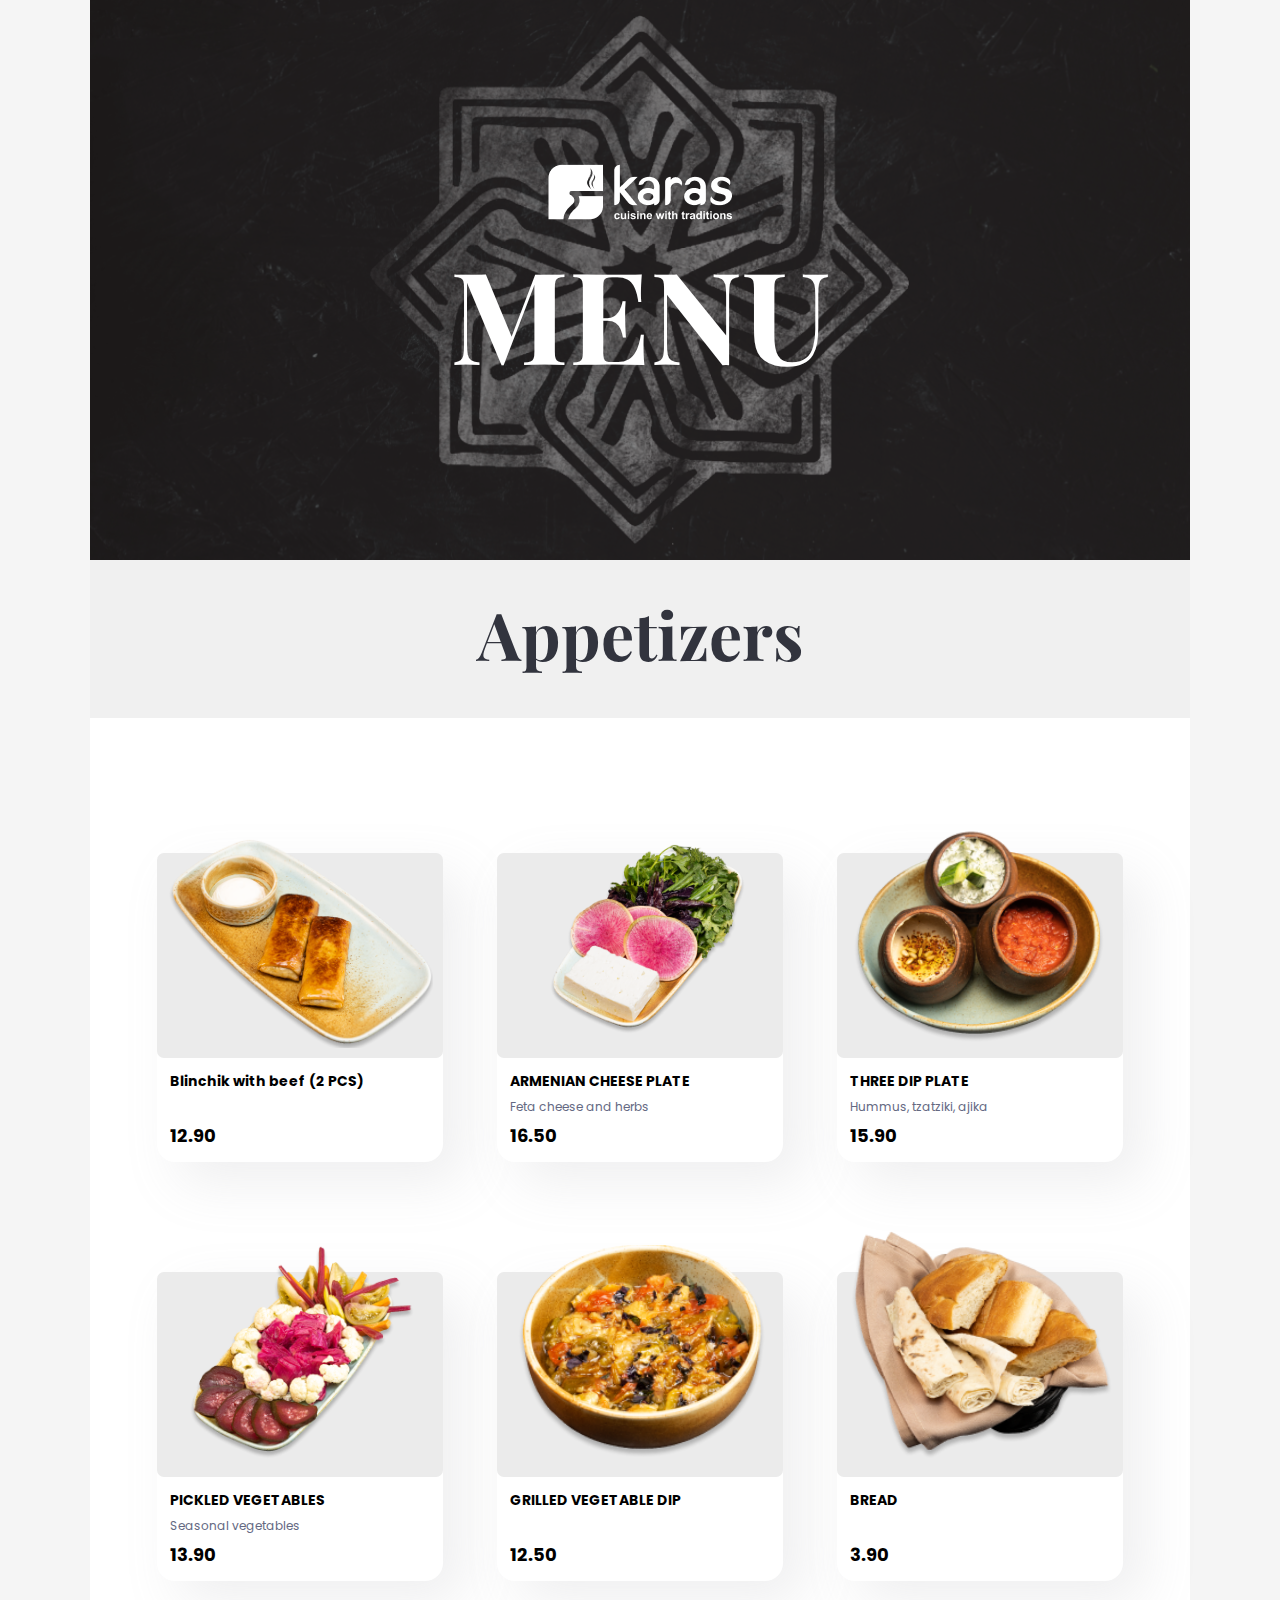
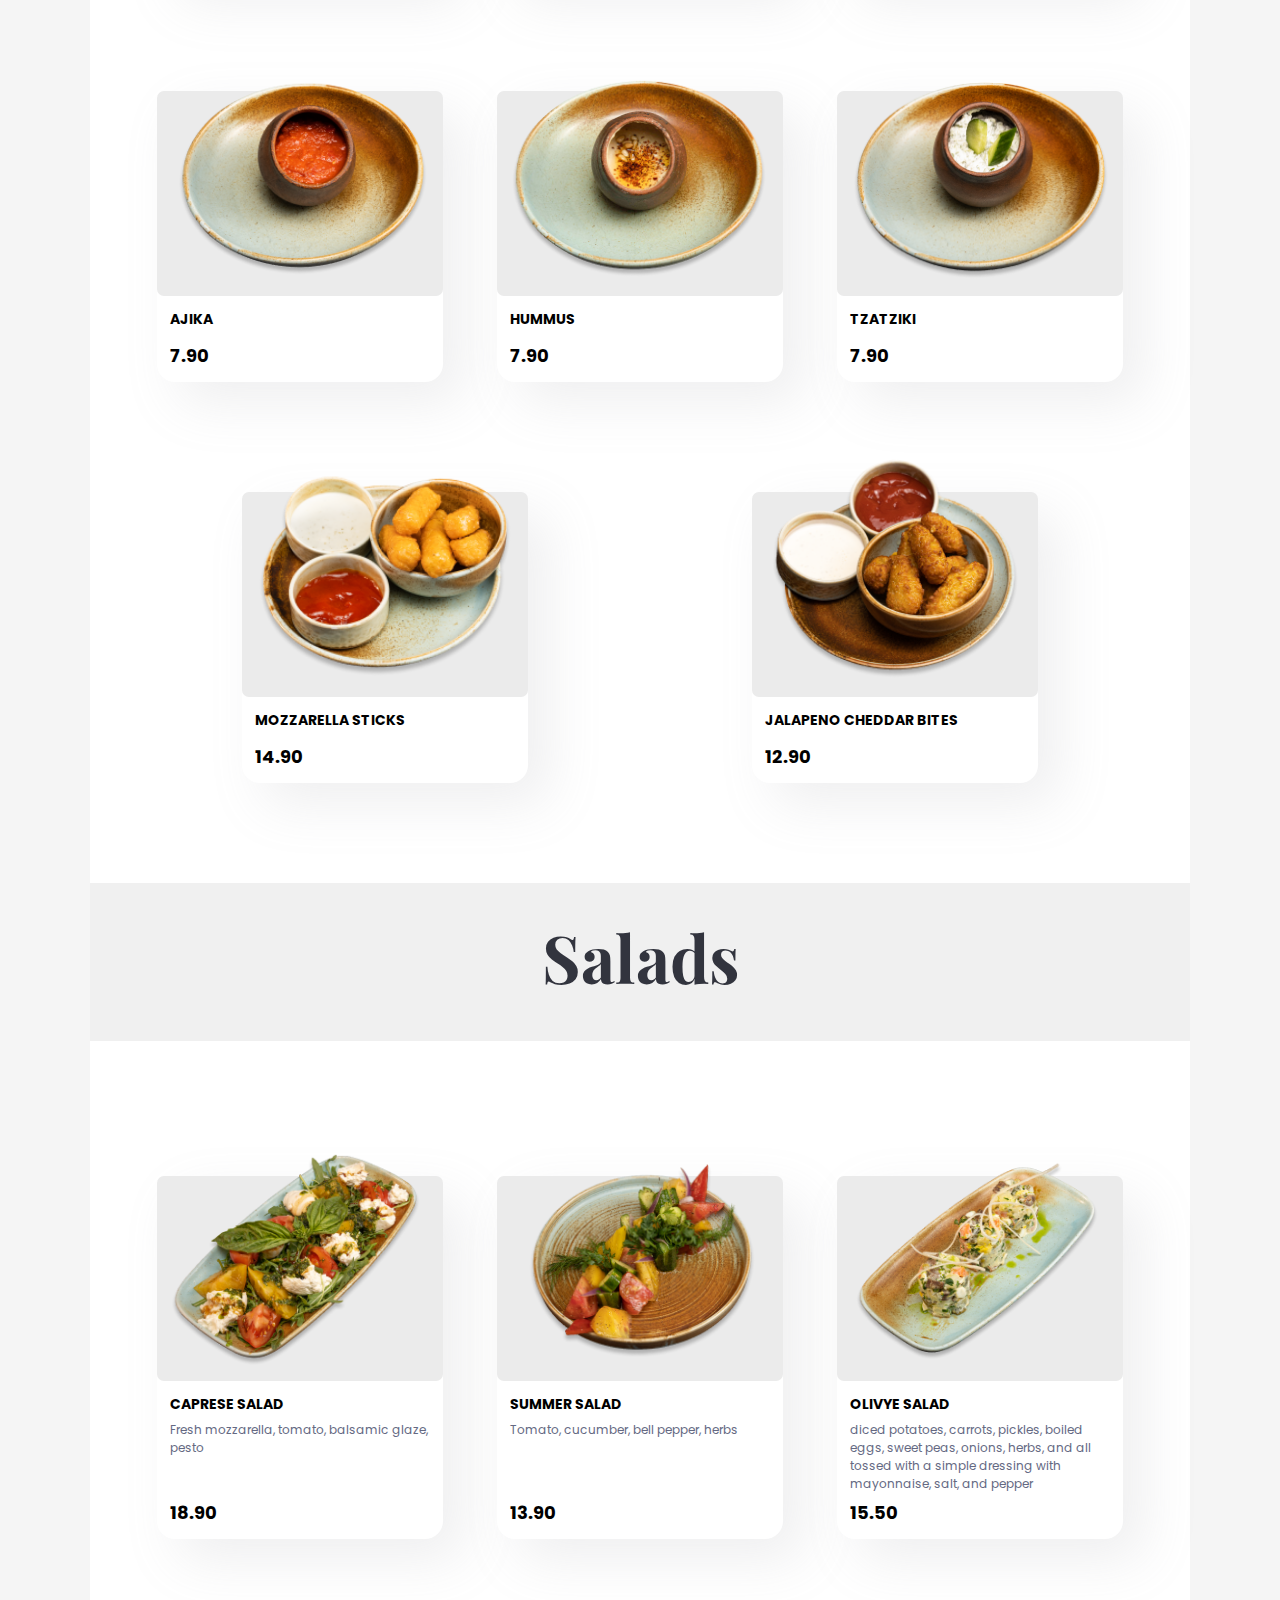
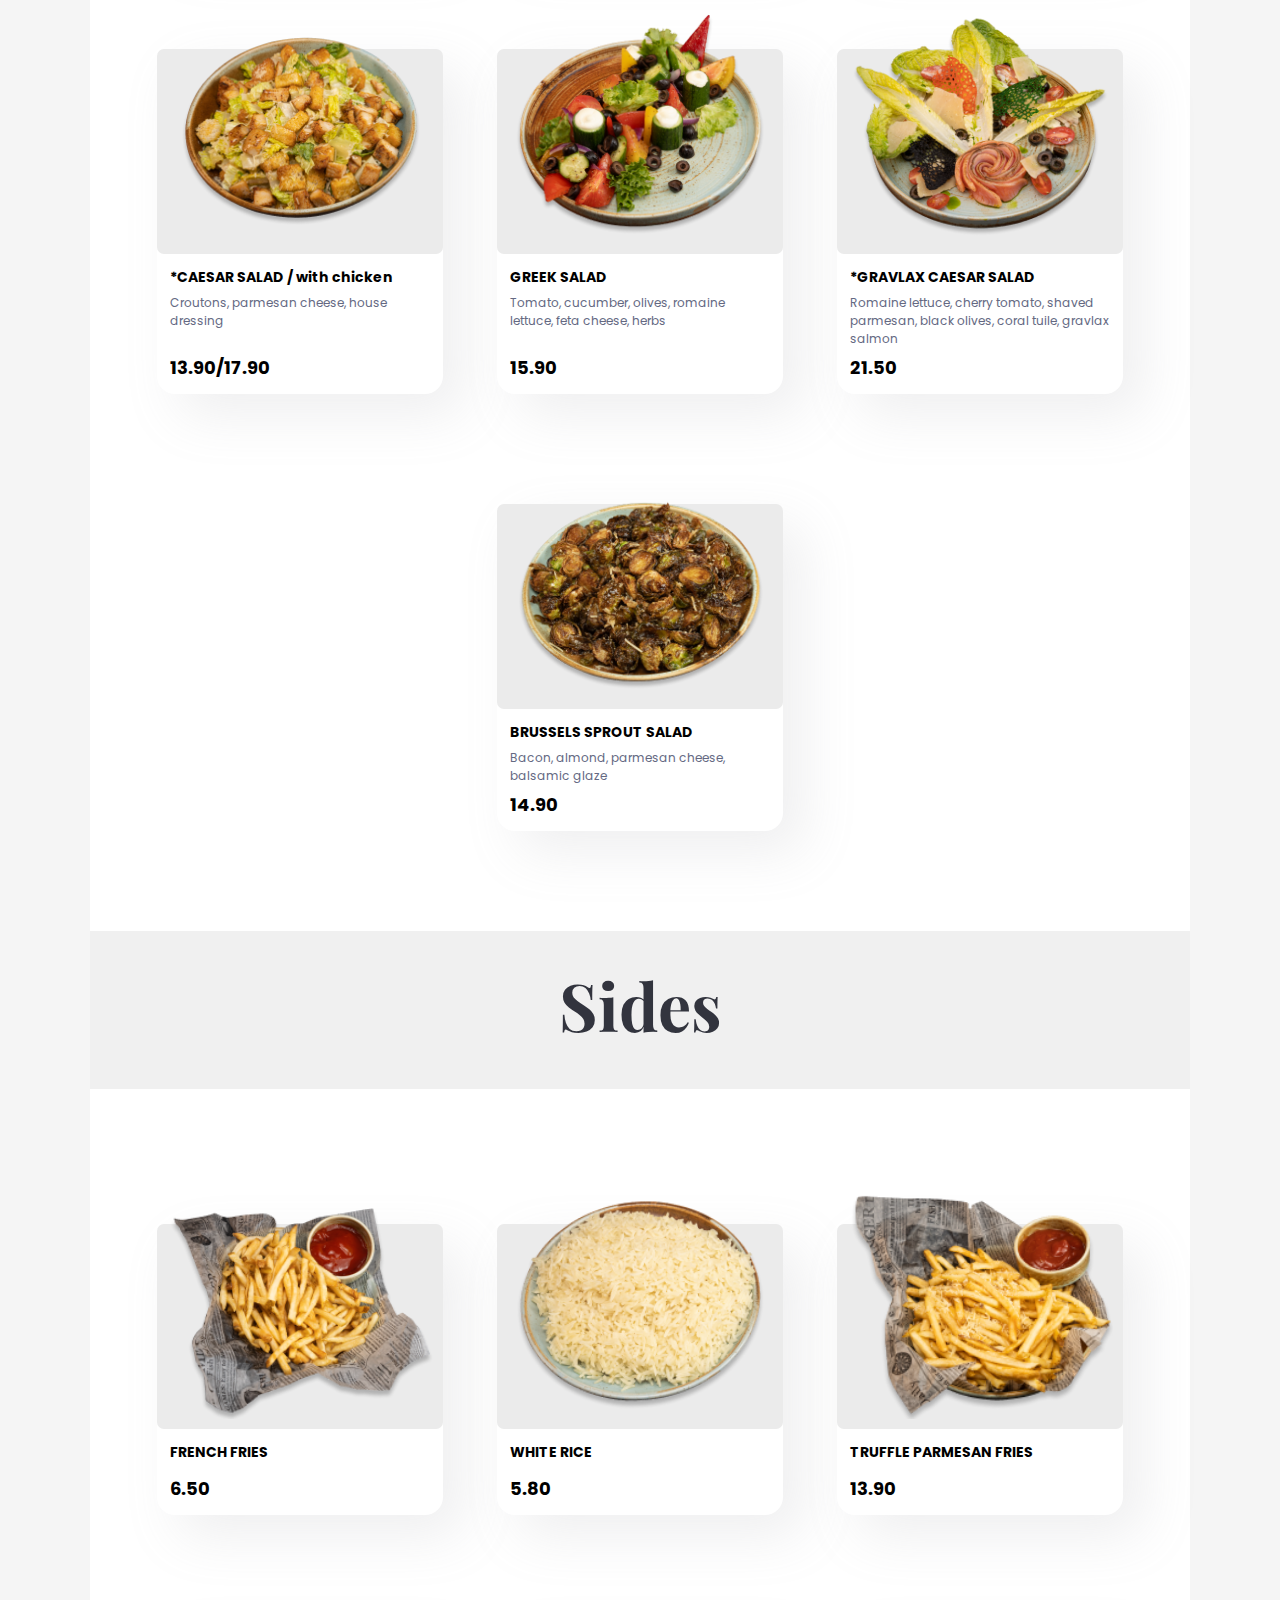
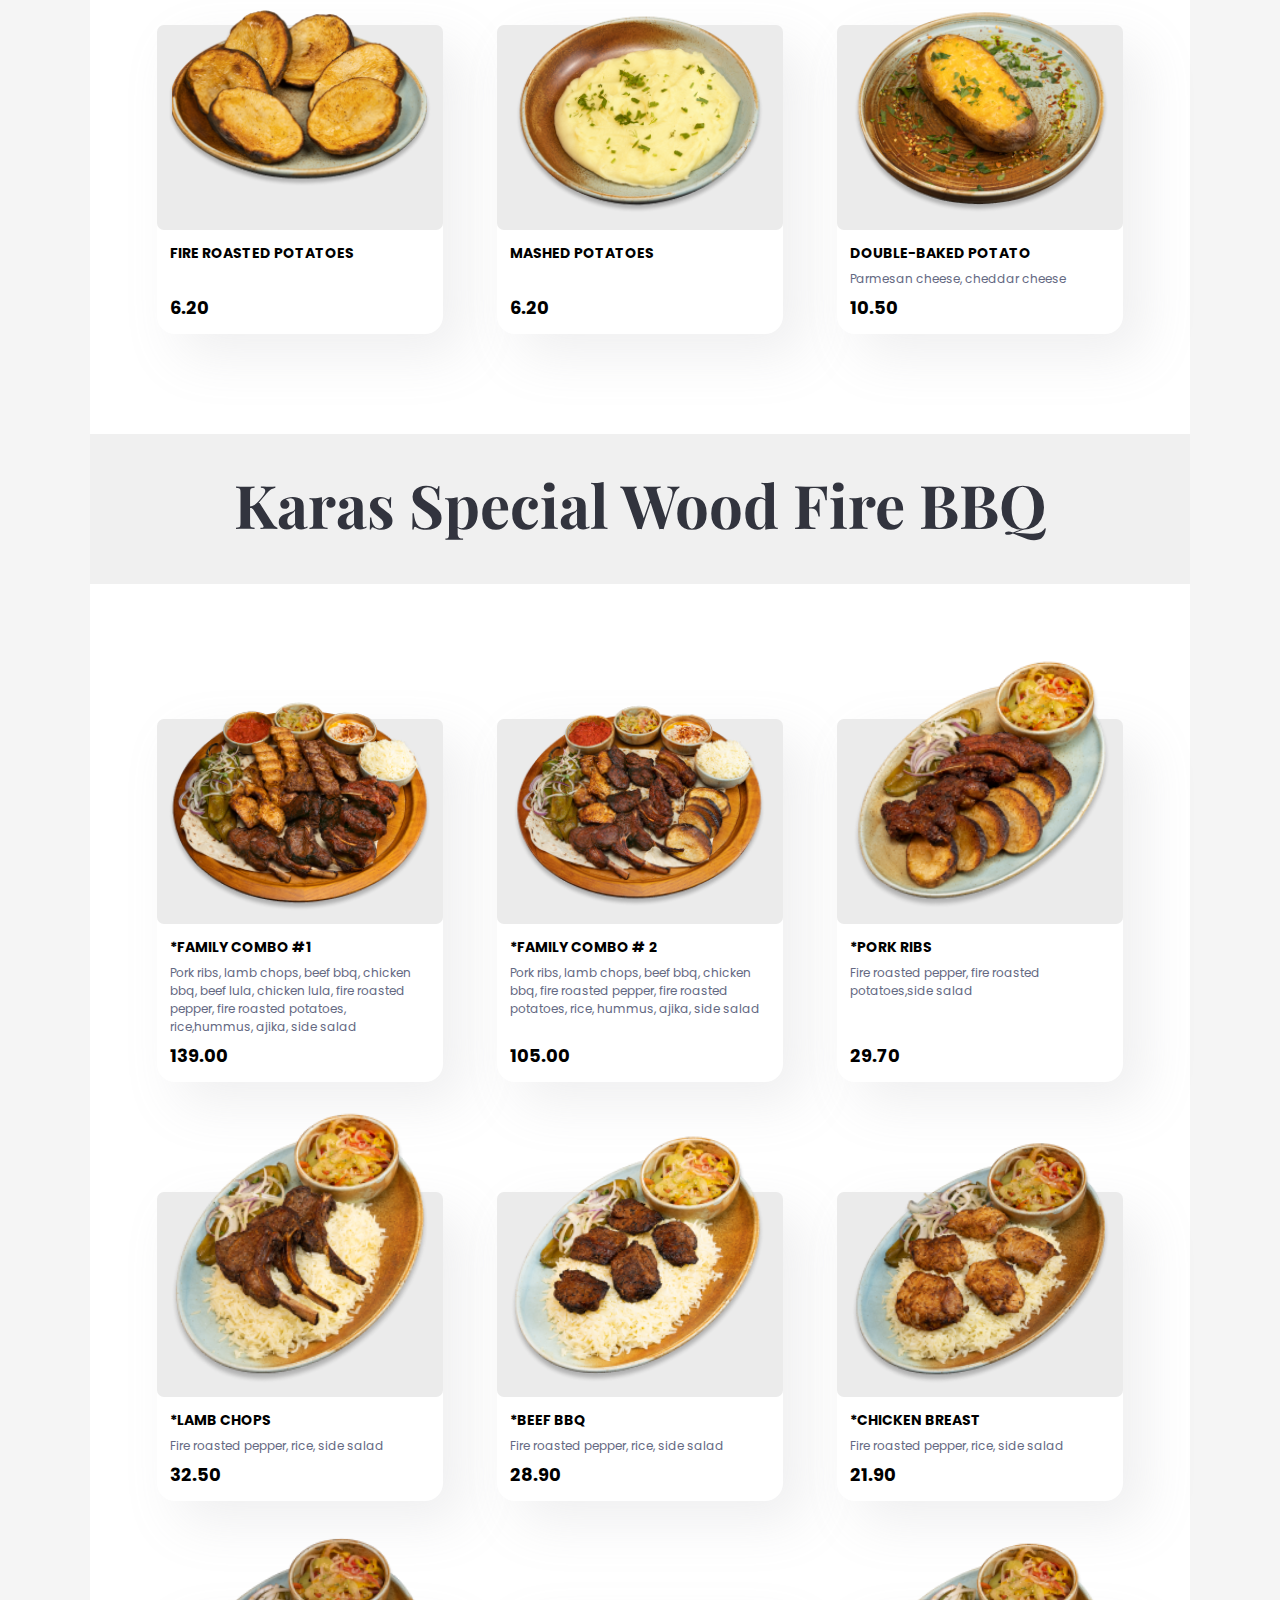
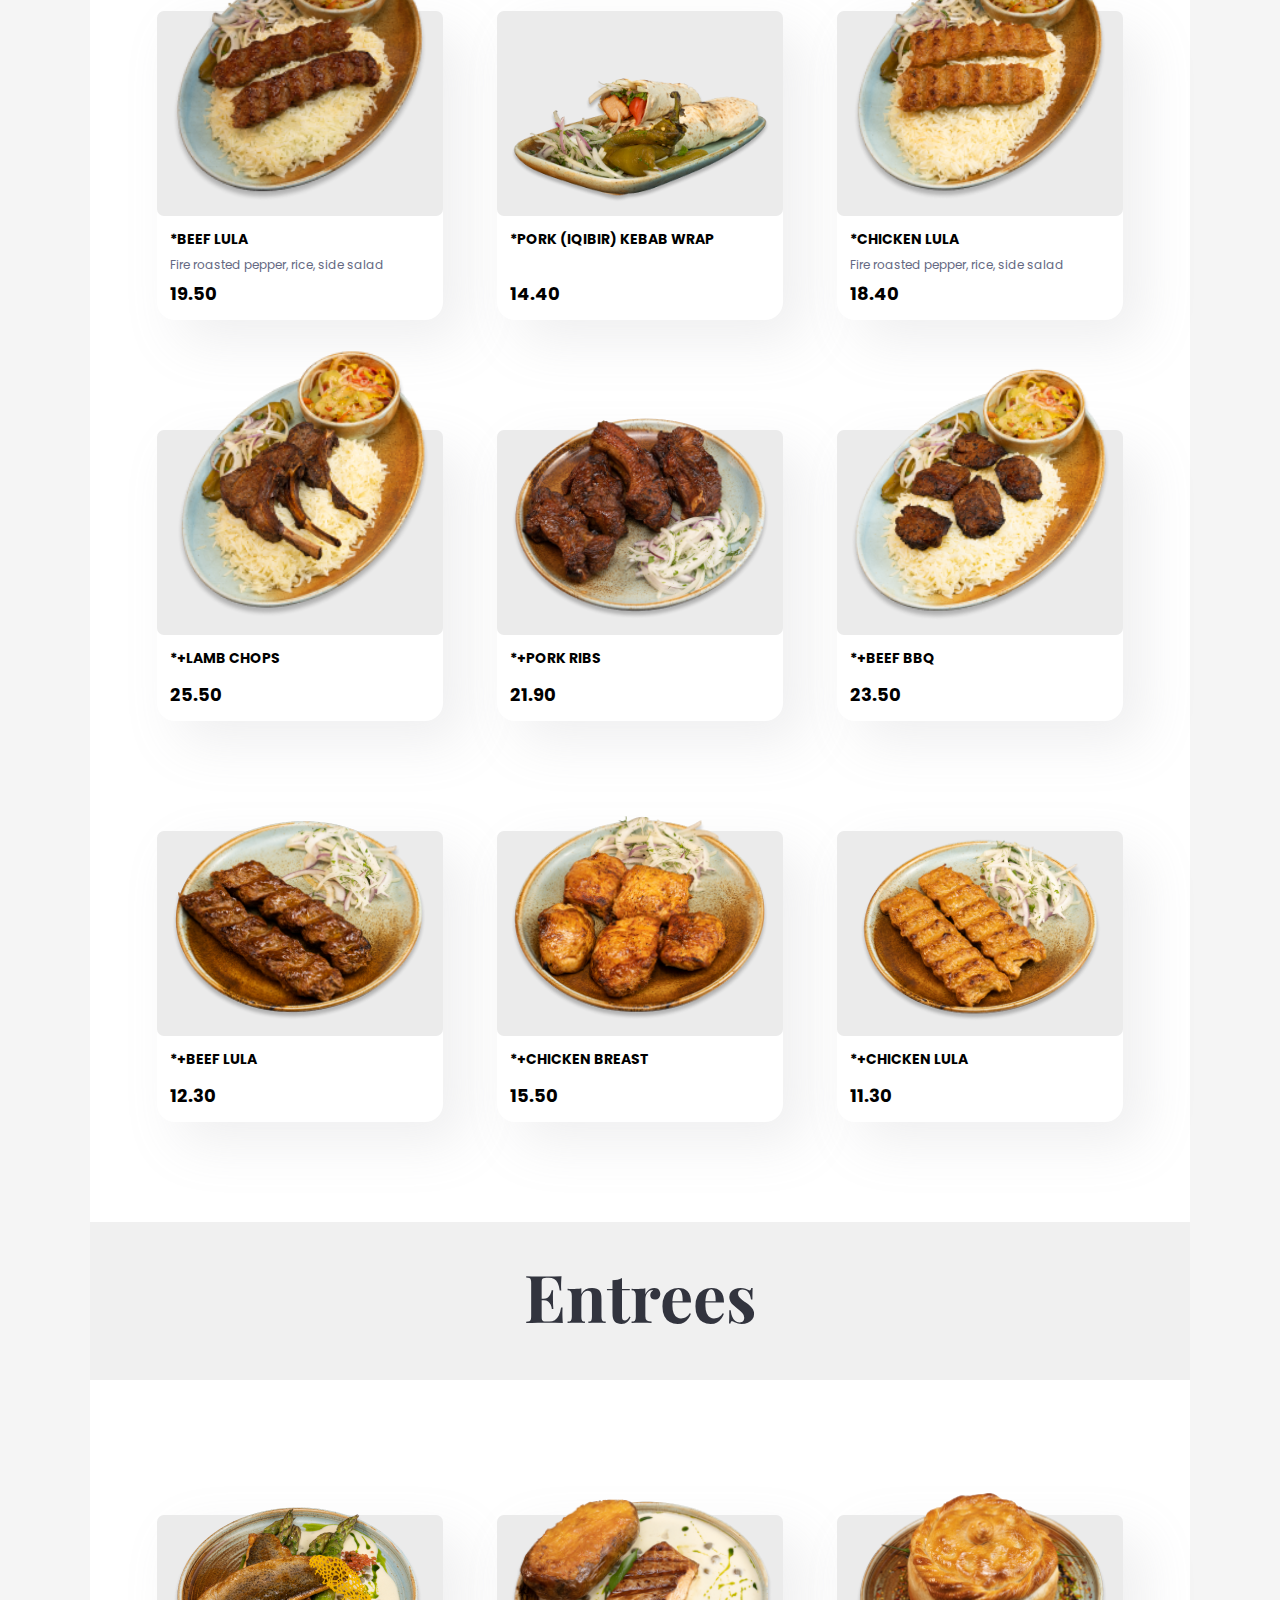
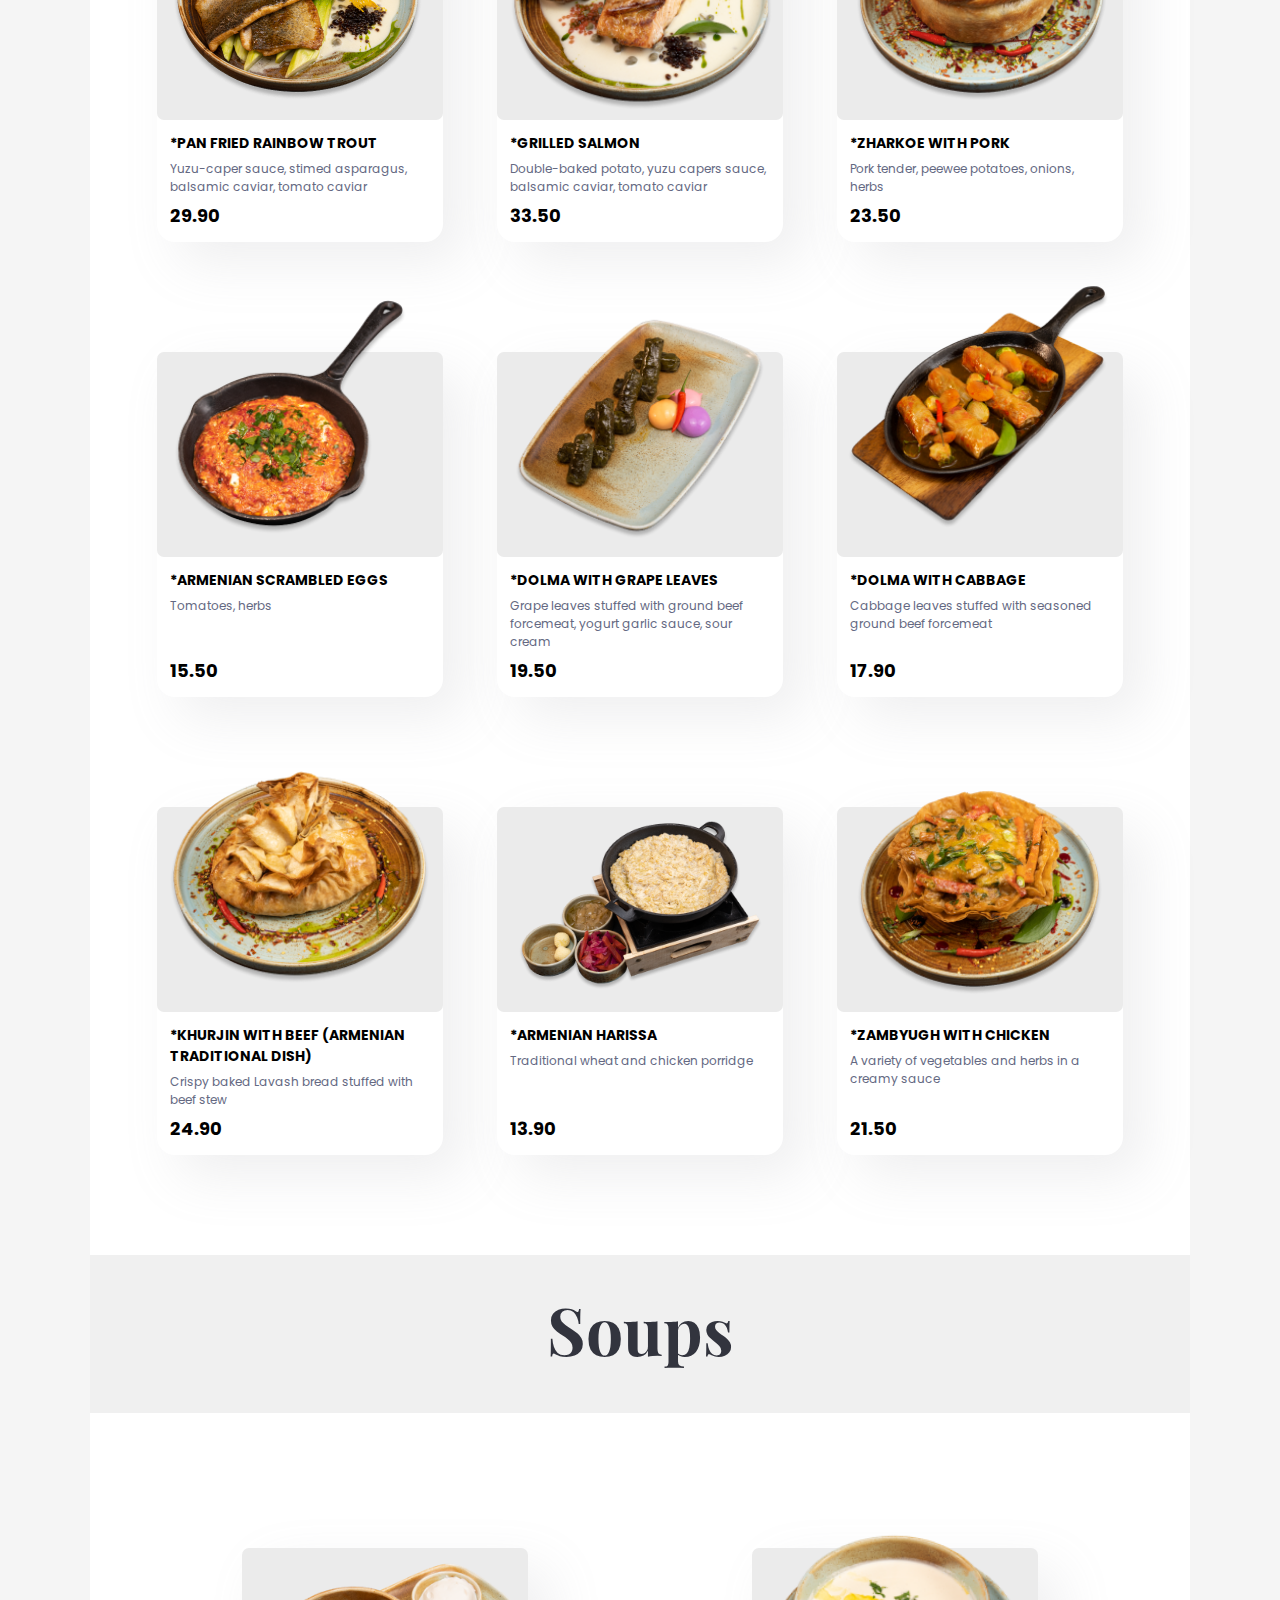
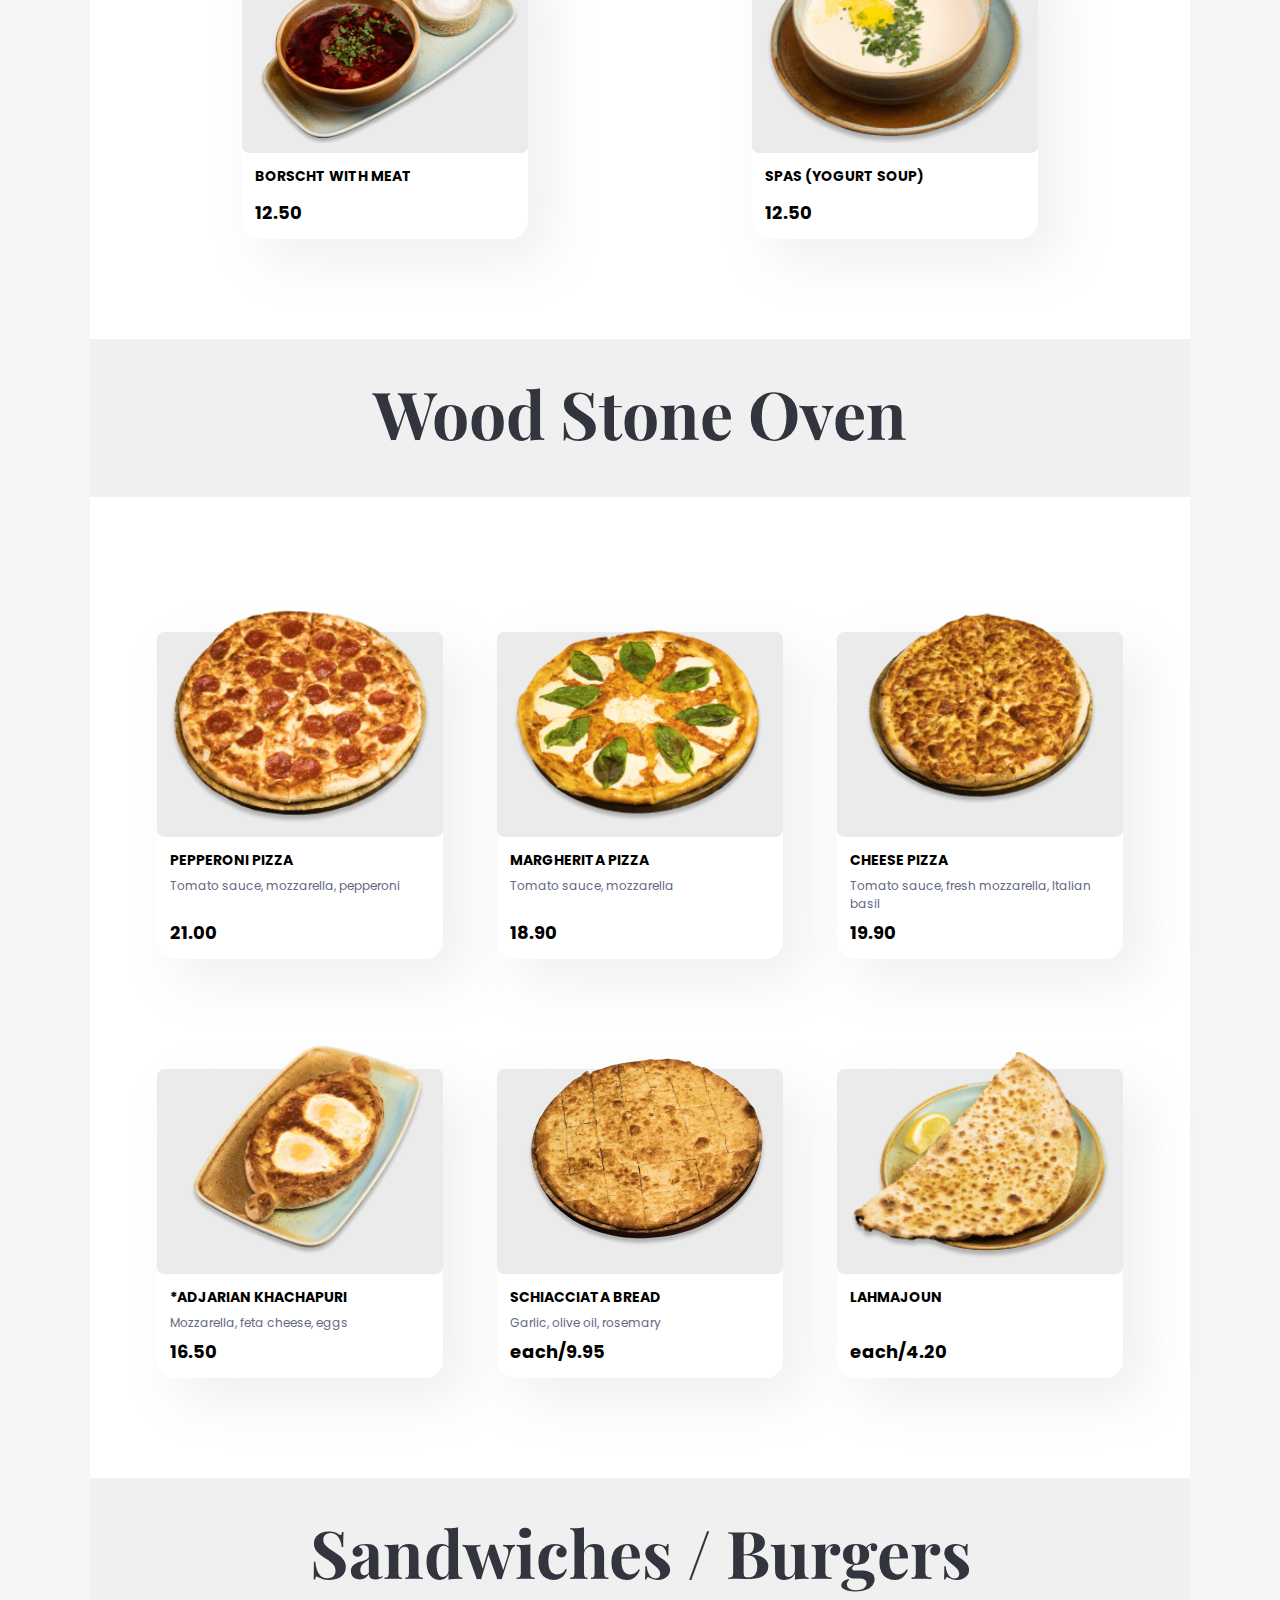
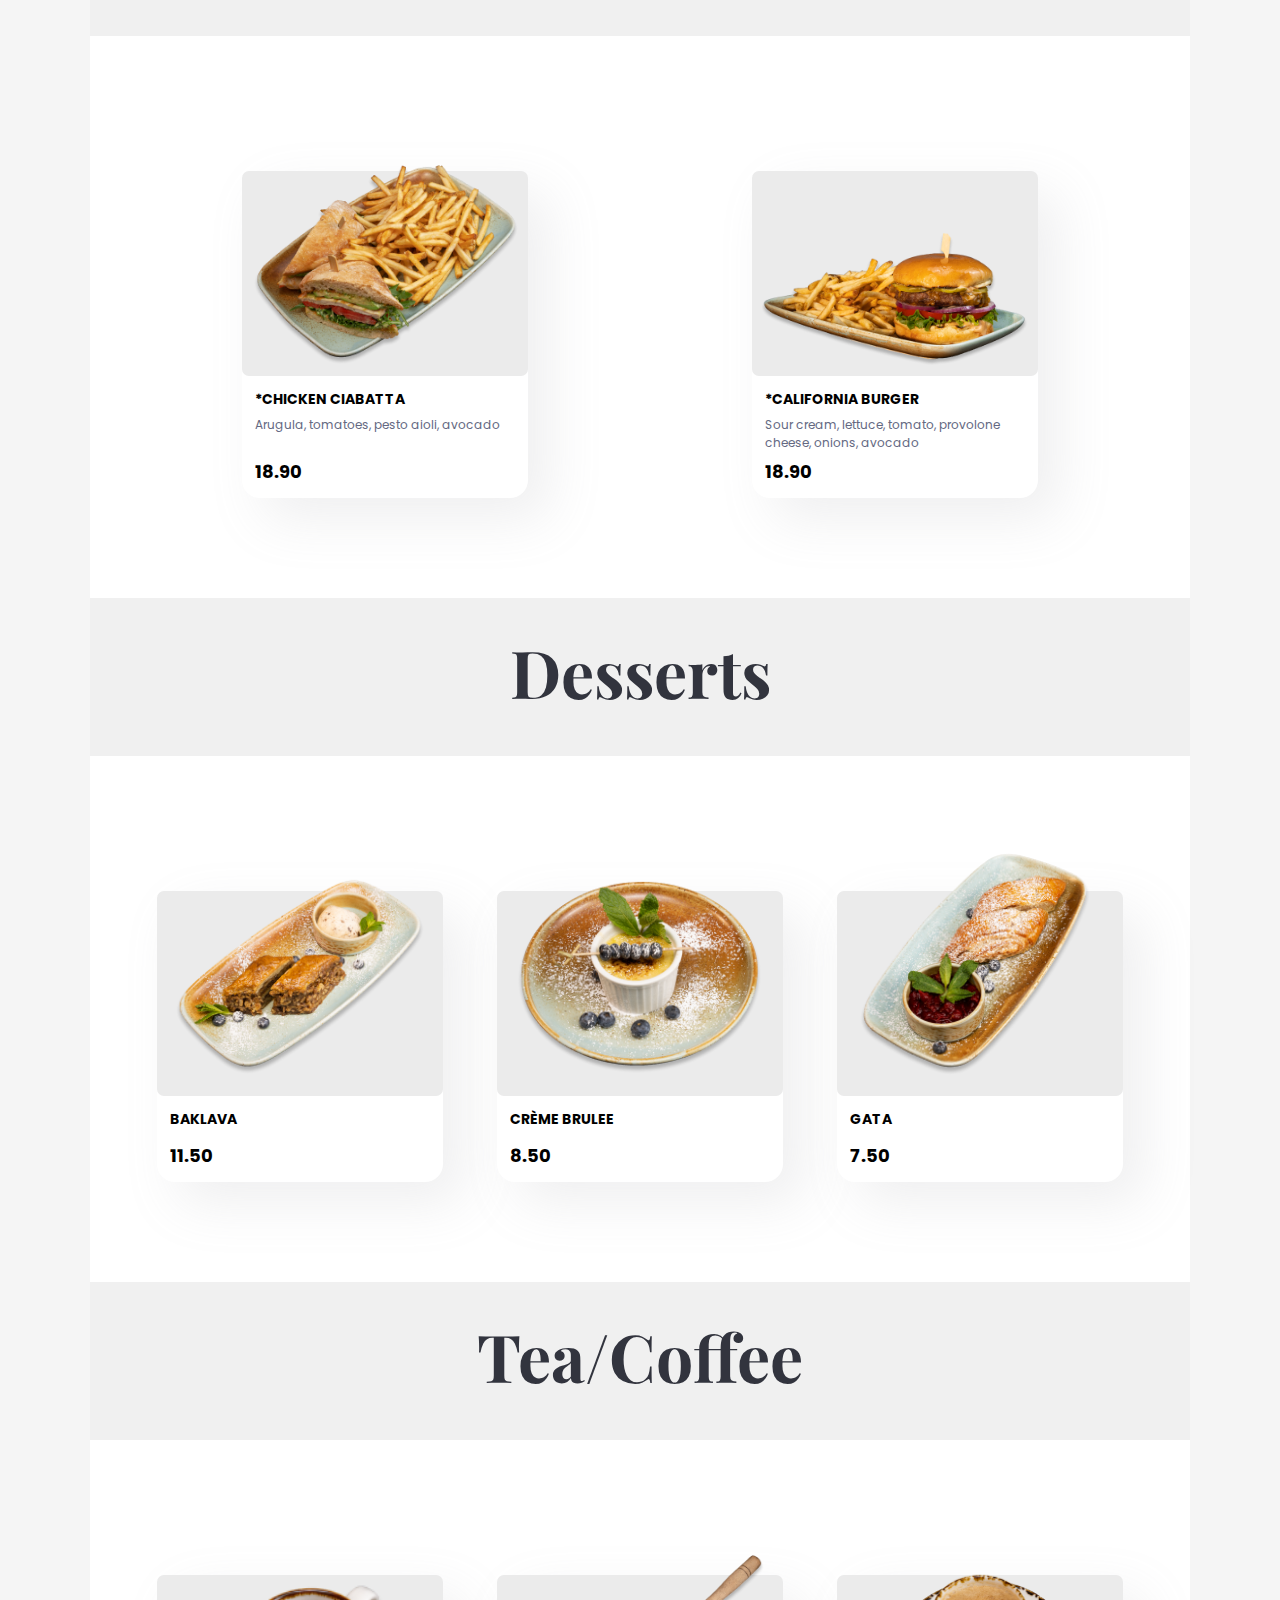
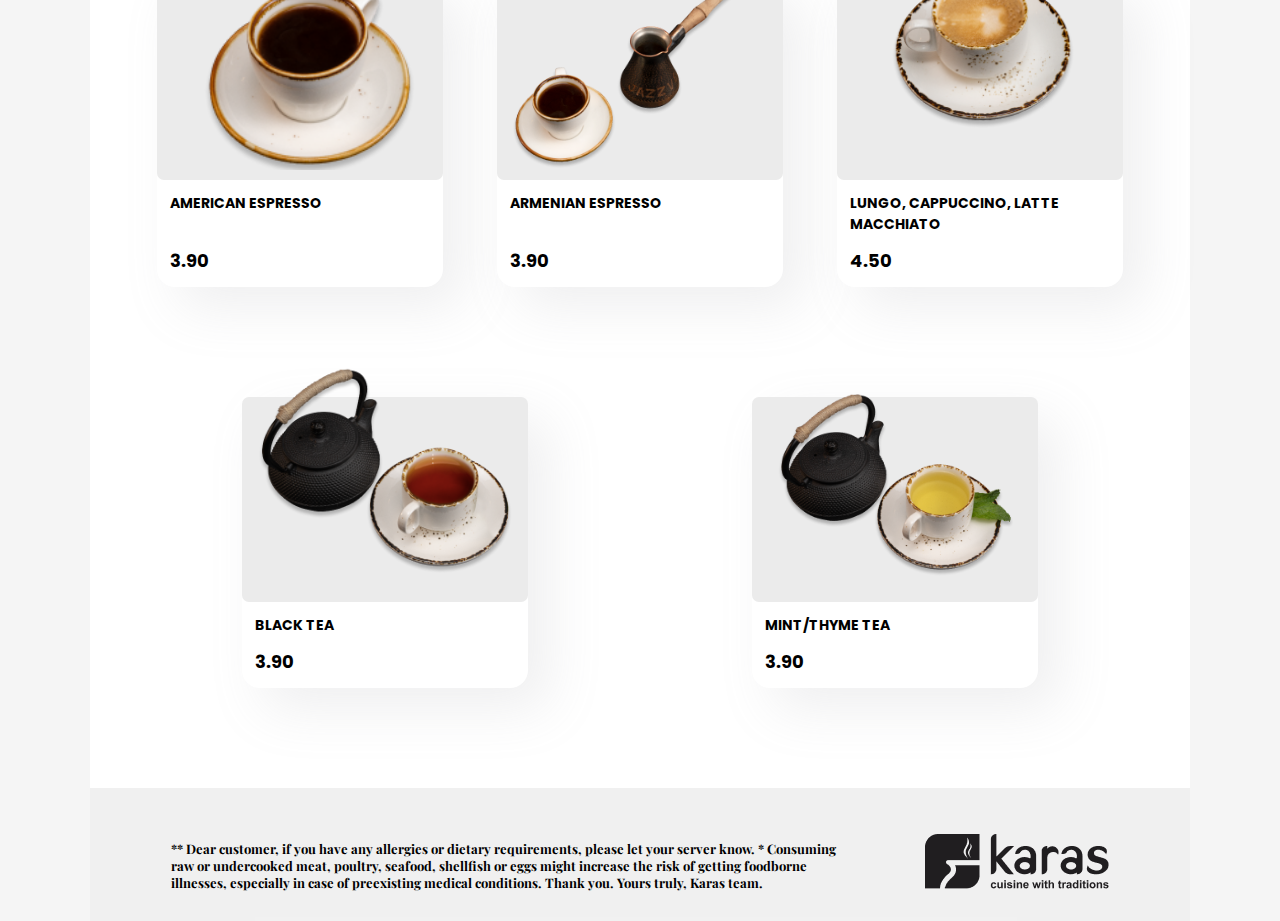
==== index.html @ 862955a5 "change index.html" ====
<!doctype html>
<html lang="en">
<head>
    <meta charset="UTF-8">
    <meta name="viewport"
          content="width=device-width, user-scalable=no, initial-scale=1.0, maximum-scale=1.0, minimum-scale=1.0">
    <meta http-equiv="X-UA-Compatible" content="ie=edge">
    <link rel="preconnect" href="https://fonts.googleapis.com">
    <link rel="preconnect" href="https://fonts.gstatic.com" crossorigin>
    <link href="https://fonts.googleapis.com/css2?family=Playfair+Display:wght@400;500;600;700;800;900&family=Poppins:wght@300;400;500;600;700;800;900&display=swap" rel="stylesheet">
    <link rel="stylesheet" href="css/style.css">
    <title>Karas</title>
</head>
<body>
<div class="app-wrapper">
    <header>
        <div class="menu-block">
            <div class="menu-background-logo">
                <div class="header-logo">
                    <div class="logo">
                        <img src="assets/images/logo/karas-logo.png" alt="Logo">
                    </div>
                    <div class="header-title title-lang">
                        <h1></h1>
                    </div>
                </div>
            </div>
        </div>
    </header>
    <div class="section-title title-lang">
        <h2></h2>
    </div>
    <section class="appetizers">
        <div class="category-block">
            <div class="dish">
                <div class="dish-image-background">
                    <img class="" src="assets/images/appetizers/1.png" alt="Blinchik">
                </div>
                <div class="dish-info appetizers-lang">
                    <div>
                        <div class="dish-title"></div>
                        <div class="dish-description"></div>
                    </div>
                    <div class="dish-price"></div>
                </div>
            </div>
            <div class="dish">
                <div class="dish-image-background">
                    <img class="" src="assets/images/appetizers/2.png" alt="Blinchik">
                </div>
                <div class="dish-info appetizers-lang">
                    <div>
                        <div class="dish-title"></div>
                        <div class="dish-description"></div>
                    </div>
                    <div class="dish-price"></div>
                </div>
            </div>
            <div class="dish">
                <div class="dish-image-background">
                    <img class=" " src="assets/images/appetizers/3.png" alt="Blinchik">
                </div>
                <div class="dish-info appetizers-lang">
                    <div>
                        <div class="dish-title"></div>
                        <div class="dish-description"></div>
                    </div>
                    <div class="dish-price"></div>
                </div>
            </div>
            <div class="dish">
                <div class="dish-image-background">
                    <img class="" src="assets/images/appetizers/4.png" alt="Blinchik">
                </div>
                <div class="dish-info appetizers-lang">
                    <div>
                        <div class="dish-title"></div>
                        <div class="dish-description"></div>
                    </div>
                    <div class="dish-price"></div>
                </div>
            </div>
            <div class="dish">
                <div class="dish-image-background">
                    <img class=" " src="assets/images/appetizers/5.png" alt="Blinchik">
                </div>
                <div class="dish-info appetizers-lang">
                    <div>
                        <div class="dish-title"></div>
                        <div class="dish-description"></div>
                    </div>
                    <div class="dish-price"></div>
                </div>
            </div>
            <div class="dish">
                <div class="dish-image-background">
                    <img class=" " src="assets/images/appetizers/6.png" alt="Blinchik">
                </div>
                <div class="dish-info appetizers-lang">
                    <div>
                        <div class="dish-title"></div>
                        <div class="dish-description"></div>
                    </div>
                    <div class="dish-price"></div>
                </div>
            </div>
            <div class="dish">
                <div class="dish-image-background">
                    <img class="" src="assets/images/appetizers/7.png" alt="Blinchik">
                </div>
                <div class="dish-info appetizers-lang">
                    <div>
                        <div class="dish-title"></div>
                        <div class="dish-description"></div>
                    </div>
                    <div class="dish-price"></div>
                </div>
            </div>
            <div class="dish">
                <div class="dish-image-background">
                    <img class="" src="assets/images/appetizers/8.png" alt="Blinchik">
                </div>
                <div class="dish-info appetizers-lang">
                    <div>
                        <div class="dish-title"></div>
                        <div class="dish-description"></div>
                    </div>
                    <div class="dish-price"></div>
                </div>
            </div>
            <div class="dish">
                <div class="dish-image-background">
                    <img class="" src="assets/images/appetizers/9.png" alt="Blinchik">
                </div>
                <div class="dish-info appetizers-lang">
                    <div>
                        <div class="dish-title"></div>
                        <div class="dish-description"></div>
                    </div>
                    <div class="dish-price"></div>
                </div>
            </div>
            <div class="dish">
                <div class="dish-image-background">
                    <img class=" " src="assets/images/appetizers/10.png" alt="Blinchik">
                </div>
                <div class="dish-info appetizers-lang">
                    <div>
                        <div class="dish-title"></div>
                        <div class="dish-description"></div>
                    </div>
                    <div class="dish-price"></div>
                </div>
            </div>
            <div class="dish">
                <div class="dish-image-background">
                    <img class="" src="assets/images/appetizers/11.png" alt="Blinchik">
                </div>
                <div class="dish-info appetizers-lang">
                    <div>
                        <div class="dish-title"></div>
                        <div class="dish-description"></div>
                    </div>
                    <div class="dish-price"></div>
                </div>
            </div>
        </div>
    </section>
    <div class="section-title title-lang">
        <h2></h2>
    </div>
    <section class="salads">
        <div class="category-block">
            <div class="dish">
                <div class="dish-image-background">
                    <img class="" src="assets/images/salads/1.png" alt="Blinchik">
                </div>
                <div class="dish-info salads-lang">
                    <div>
                        <div class="dish-title"></div>
                        <div class="dish-description"></div>
                    </div>
                    <div class="dish-price"></div>
                </div>
            </div>
            <div class="dish">
                <div class="dish-image-background">
                    <img class="" src="assets/images/salads/2.png" alt="Blinchik">
                </div>
                <div class="dish-info salads-lang">
                    <div>
                        <div class="dish-title"></div>
                        <div class="dish-description"></div>
                    </div>
                    <div class="dish-price"></div>
                </div>
            </div>
            <div class="dish">
                <div class="dish-image-background">
                    <img class="" src="assets/images/salads/3.png" alt="Blinchik">
                </div>
                <div class="dish-info salads-lang">
                    <div>
                        <div class="dish-title"></div>
                        <div class="dish-description"></div>
                    </div>
                    <div class="dish-price"></div>
                </div>
            </div>
            <div class="dish">
                <div class="dish-image-background">
                    <img class="" src="assets/images/salads/4.png" alt="Blinchik">
                </div>
                <div class="dish-info salads-lang">
                    <div>
                        <div class="dish-title"></div>
                        <div class="dish-description"></div>
                    </div>
                    <div class="dish-price"></div>
                </div>
            </div>
            <div class="dish">
                <div class="dish-image-background">
                    <img class="" src="assets/images/salads/5.png" alt="Blinchik">
                </div>
                <div class="dish-info salads-lang">
                    <div>
                        <div class="dish-title"></div>
                        <div class="dish-description"></div>
                    </div>
                    <div class="dish-price"></div>
                </div>
            </div>
            <div class="dish">
                <div class="dish-image-background">
                    <img class="" src="assets/images/salads/6.png" alt="Blinchik">
                </div>
                <div class="dish-info salads-lang">
                    <div>
                        <div class="dish-title"></div>
                        <div class="dish-description"></div>
                    </div>
                    <div class="dish-price"></div>
                </div>
            </div>
            <div class="dish">
                <div class="dish-image-background">
                    <img class="" src="assets/images/salads/7.png" alt="Blinchik">
                </div>
                <div class="dish-info salads-lang">
                    <div>
                        <div class="dish-title"></div>
                        <div class="dish-description"></div>
                    </div>
                    <div class="dish-price"></div>
                </div>
            </div>
        </div>
    </section>
    <div class="section-title title-lang">
        <h2></h2>
    </div>
    <section class="sides">
        <div class="category-block">
            <div class="dish">
                <div class="dish-image-background">
                    <img class=" " src="assets/images/sides/1.png" alt="Blinchik">
                </div>
                <div class="dish-info sides-lang">
                    <div>
                        <div class="dish-title"></div>
                        <div class="dish-description"></div>
                    </div>
                    <div class="dish-price"></div>
                </div>
            </div>
            <div class="dish">
                <div class="dish-image-background">
                    <img class=" " src="assets/images/sides/2.png" alt="Blinchik">
                </div>
                <div class="dish-info sides-lang">
                    <div>
                        <div class="dish-title"></div>
                        <div class="dish-description"></div>
                    </div>
                    <div class="dish-price"></div>
                </div>
            </div>
            <div class="dish">
                <div class="dish-image-background">
                    <img class=" " src="assets/images/sides/3.png" alt="Blinchik">
                </div>
                <div class="dish-info sides-lang">
                    <div>
                        <div class="dish-title"></div>
                        <div class="dish-description"></div>
                    </div>
                    <div class="dish-price"></div>
                </div>
            </div>
            <div class="dish">
                <div class="dish-image-background">
                    <img class=" " src="assets/images/sides/4.png" alt="Blinchik">
                </div>
                <div class="dish-info sides-lang">
                    <div>
                        <div class="dish-title"></div>
                        <div class="dish-description"></div>
                    </div>
                    <div class="dish-price"></div>
                </div>
            </div>
            <div class="dish">
                <div class="dish-image-background">
                    <img class=" " src="assets/images/sides/5.png" alt="Blinchik">
                </div>
                <div class="dish-info sides-lang">
                    <div>
                        <div class="dish-title"></div>
                        <div class="dish-description"></div>
                    </div>
                    <div class="dish-price"></div>
                </div>
            </div>
            <div class="dish">
                <div class="dish-image-background">
                    <img class=" " src="assets/images/sides/6.png" alt="Blinchik">
                </div>
                <div class="dish-info sides-lang">
                    <div>
                        <div class="dish-title"></div>
                        <div class="dish-description"></div>
                    </div>
                    <div class="dish-price"></div>
                </div>
            </div>
        </div>
    </section>
    <div class="section-title title-lang small-title">
        <h2></h2>
    </div>
    <section class="bbq">
        <div class="category-block">
            <div class="dish">
                <div class="dish-image-background">
                    <img class=" " src="assets/images/bbq/1.png" alt="Blinchik">
                </div>
                <div class="dish-info bbq-lang">
                    <div>
                        <div class="dish-title"></div>
                        <div class="dish-description"></div>
                    </div>
                    <div class="dish-price"></div>
                </div>
            </div>
            <div class="dish">
                <div class="dish-image-background">
                    <img class=" " src="assets/images/bbq/2.png" alt="Blinchik">
                </div>
                <div class="dish-info bbq-lang">
                    <div>
                        <div class="dish-title"></div>
                        <div class="dish-description"></div>
                    </div>
                    <div class="dish-price"></div>
                </div>
            </div>
            <div class="dish">
                <div class="dish-image-background">
                    <img class=" " src="assets/images/bbq/3.png" alt="Blinchik">
                </div>
                <div class="dish-info bbq-lang">
                    <div>
                        <div class="dish-title"></div>
                        <div class="dish-description"></div>
                    </div>
                    <div class="dish-price"></div>
                </div>
            </div>
            <div class="dish">
                <div class="dish-image-background">
                    <img class=" " src="assets/images/bbq/4.png" alt="Blinchik">
                </div>
                <div class="dish-info bbq-lang">
                    <div>
                        <div class="dish-title"></div>
                        <div class="dish-description"></div>
                    </div>
                    <div class="dish-price"></div>
                </div>
            </div>
            <div class="dish">
                <div class="dish-image-background">
                    <img class=" " src="assets/images/bbq/5.png" alt="Blinchik">
                </div>
                <div class="dish-info bbq-lang">
                    <div>
                        <div class="dish-title"></div>
                        <div class="dish-description"></div>
                    </div>
                    <div class="dish-price"></div>
                </div>
            </div>
            <div class="dish">
                <div class="dish-image-background">
                    <img class=" " src="assets/images/bbq/6.png" alt="Blinchik">
                </div>
                <div class="dish-info bbq-lang">
                    <div>
                        <div class="dish-title"></div>
                        <div class="dish-description"></div>
                    </div>
                    <div class="dish-price"></div>
                </div>
            </div>
            <div class="dish">
                <div class="dish-image-background">
                    <img class=" " src="assets/images/bbq/7.png" alt="Blinchik">
                </div>
                <div class="dish-info bbq-lang">
                    <div>
                        <div class="dish-title"></div>
                        <div class="dish-description"></div>
                    </div>
                    <div class="dish-price"></div>
                </div>
            </div>
            <div class="dish">
                <div class="dish-image-background">
                    <img class="" src="assets/images/bbq/8.png" alt="Blinchik">
                </div>
                <div class="dish-info bbq-lang">
                    <div>
                        <div class="dish-title"></div>
                        <div class="dish-description"></div>
                    </div>
                    <div class="dish-price"></div>
                </div>
            </div>
            <div class="dish">
                <div class="dish-image-background">
                    <img class=" " src="assets/images/bbq/9.png" alt="Blinchik">
                </div>
                <div class="dish-info bbq-lang">
                    <div>
                        <div class="dish-title"></div>
                        <div class="dish-description"></div>
                    </div>
                    <div class="dish-price"></div>
                </div>
            </div>
            <div class="dish">
                <div class="dish-image-background">
                    <img class=" " src="assets/images/bbq/10.png" alt="Blinchik">
                </div>
            <div class="dish-info bbq-lang">
                <div>
                    <div class="dish-title"></div>
                    <div class="dish-description"></div>
                </div>
                <div class="dish-price"></div>
            </div>
            </div>
            <div class="dish">
                <div class="dish-image-background">
                    <img class=" " src="assets/images/bbq/11.png" alt="Blinchik">
                </div>
                <div class="dish-info bbq-lang">
                    <div>
                        <div class="dish-title"></div>
                        <div class="dish-description"></div>
                    </div>
                    <div class="dish-price"></div>
                </div>
            </div>
            <div class="dish">
                <div class="dish-image-background">
                    <img class=" " src="assets/images/bbq/12.png" alt="Blinchik">
                </div>
                <div class="dish-info bbq-lang">
                    <div>
                        <div class="dish-title"></div>
                        <div class="dish-description"></div>
                    </div>
                    <div class="dish-price"></div>
                </div>
            </div>
            <div class="dish">
                <div class="dish-image-background">
                    <img class=" " src="assets/images/bbq/13.png" alt="Blinchik">
                </div>
                <div class="dish-info bbq-lang">
                    <div>
                        <div class="dish-title"></div>
                        <div class="dish-description"></div>
                    </div>
                    <div class="dish-price"></div>
                </div>
            </div>
            <div class="dish">
                <div class="dish-image-background">
                    <img class=" " src="assets/images/bbq/14.png" alt="Blinchik">
                </div>
                <div class="dish-info bbq-lang">
                    <div>
                        <div class="dish-title"></div>
                        <div class="dish-description"></div>
                    </div>
                    <div class="dish-price"></div>
                </div>
            </div>
            <div class="dish">
                <div class="dish-image-background">
                    <img class=" " src="assets/images/bbq/15.png" alt="Blinchik">
                </div>
                <div class="dish-info bbq-lang">
                    <div>
                        <div class="dish-title"></div>
                        <div class="dish-description"></div>
                    </div>
                    <div class="dish-price"></div>
                </div>
            </div>
        </div>
    </section>
    <div class="section-title title-lang">
        <h2></h2>
    </div>
    <section class="entrees">
        <div class="category-block">
            <div class="dish">
                <div class="dish-image-background">
                    <img class=" " src="assets/images/entrees/1.png" alt="Blinchik">
                </div>
                <div class="dish-info entrees-lang">
                    <div>
                        <div class="dish-title"></div>
                        <div class="dish-description"></div>
                    </div>
                    <div class="dish-price"></div>
                </div>
            </div>
            <div class="dish">
                <div class="dish-image-background">
                    <img class=" " src="assets/images/entrees/2.png" alt="Blinchik">
                </div>
                <div class="dish-info entrees-lang">
                    <div>
                        <div class="dish-title"></div>
                        <div class="dish-description"></div>
                    </div>
                    <div class="dish-price"></div>
                </div>
            </div>
            <div class="dish">
                <div class="dish-image-background">
                    <img class=" " src="assets/images/entrees/3.png" alt="Blinchik">
                </div>
                <div class="dish-info entrees-lang">
                    <div>
                        <div class="dish-title"></div>
                        <div class="dish-description"></div>
                    </div>
                    <div class="dish-price"></div>
                </div>
            </div>
            <div class="dish">
                <div class="dish-image-background">
                    <img class=" " src="assets/images/entrees/4.png" alt="Blinchik">
                </div>
                <div class="dish-info entrees-lang">
                    <div>
                        <div class="dish-title"></div>
                        <div class="dish-description"></div>
                    </div>
                    <div class="dish-price"></div>
                </div>
            </div>
            <div class="dish">
                <div class="dish-image-background">
                    <img class="" src="assets/images/entrees/5.png" alt="Blinchik">
                </div>
                <div class="dish-info entrees-lang">
                    <div>
                        <div class="dish-title"></div>
                        <div class="dish-description"></div>
                    </div>
                    <div class="dish-price"></div>
                </div>
            </div>
            <div class="dish">
                <div class="dish-image-background">
                    <img class=" " src="assets/images/entrees/6.png" alt="Blinchik">
                </div>
                <div class="dish-info entrees-lang">
                    <div>
                        <div class="dish-title"></div>
                        <div class="dish-description"></div>
                    </div>
                    <div class="dish-price"></div>
                </div>
            </div>
            <div class="dish">
                <div class="dish-image-background">
                    <img class=" " src="assets/images/entrees/7.png" alt="Blinchik">
                </div>
                <div class="dish-info entrees-lang">
                    <div>
                        <div class="dish-title"></div>
                        <div class="dish-description"></div>
                    </div>
                    <div class="dish-price"></div>
                </div>
            </div>
            <div class="dish">
                <div class="dish-image-background">
                    <img class=" " src="assets/images/entrees/8.png" alt="Blinchik">
                </div>
                <div class="dish-info entrees-lang">
                    <div>
                        <div class="dish-title"></div>
                        <div class="dish-description"></div>
                    </div>
                    <div class="dish-price"></div>
                </div>
            </div>
            <div class="dish">
                <div class="dish-image-background">
                    <img class=" " src="assets/images/entrees/9.png" alt="Blinchik">
                </div>
                <div class="dish-info entrees-lang">
                    <div>
                        <div class="dish-title"></div>
                        <div class="dish-description"></div>
                    </div>
                    <div class="dish-price"></div>
                </div>
            </div>
        </div>
    </section>
    <div class="section-title title-lang">
        <h2></h2>
    </div>
    <section class="soups">
        <div class="category-block">
            <div class="dish">
                <div class="dish-image-background">
                    <img class="" src="assets/images/soups/1.png" alt="Blinchik">
                </div>
                <div class="dish-info soups-lang">
                    <div>
                        <div class="dish-title"></div>
                        <div class="dish-description"></div>
                    </div>
                    <div class="dish-price"></div>
                </div>
            </div>
            <div class="dish">
                <div class="dish-image-background">
                    <img class=" " src="assets/images/soups/2.png" alt="Blinchik">
                </div>
                <div class="dish-info soups-lang">
                    <div>
                        <div class="dish-title"></div>
                        <div class="dish-description"></div>
                    </div>
                    <div class="dish-price"></div>
                </div>
            </div>
        </div>
    </section>
    <div class="section-title title-lang">
        <h2></h2>
    </div>
    <section class="oven">
        <div class="category-block">
            <div class="dish">
                <div class="dish-image-background">
                    <img class=" " src="assets/images/oven/1.png" alt="Blinchik">
                </div>
                <div class="dish-info oven-lang">
                    <div>
                        <div class="dish-title"></div>
                        <div class="dish-description"></div>
                    </div>
                    <div class="dish-price"></div>
                </div>
            </div>
            <div class="dish">
                <div class="dish-image-background">
                    <img class=" " src="assets/images/oven/2.png" alt="Blinchik">
                </div>
                <div class="dish-info oven-lang">
                    <div>
                        <div class="dish-title"></div>
                        <div class="dish-description"></div>
                    </div>
                    <div class="dish-price"></div>
                </div>
            </div>
            <div class="dish">
                <div class="dish-image-background">
                    <img class="" src="assets/images/oven/3.png" alt="Blinchik">
                </div>
                <div class="dish-info oven-lang">
                    <div>
                        <div class="dish-title"></div>
                        <div class="dish-description"></div>
                    </div>
                    <div class="dish-price"></div>
                </div>
            </div>
            <div class="dish">
                <div class="dish-image-background">
                    <img class="" src="assets/images/oven/4.png" alt="Blinchik">
                </div>
                <div class="dish-info oven-lang">
                    <div>
                        <div class="dish-title"></div>
                        <div class="dish-description"></div>
                    </div>
                    <div class="dish-price"></div>
                </div>
            </div>
            <div class="dish">
                <div class="dish-image-background">
                    <img class="" src="assets/images/oven/5.png" alt="Blinchik">
                </div>
                <div class="dish-info oven-lang">
                    <div>
                        <div class="dish-title"></div>
                        <div class="dish-description"></div>
                    </div>
                    <div class="dish-price"></div>
                </div>
            </div>
            <div class="dish">
                <div class="dish-image-background">
                    <img class=" " src="assets/images/oven/6.png" alt="Blinchik">
                </div>
                <div class="dish-info oven-lang">
                    <div>
                        <div class="dish-title"></div>
                        <div class="dish-description"></div>
                    </div>
                    <div class="dish-price"></div>
                </div>
            </div>
        </div>
    </section>
    <div class="section-title title-lang">
        <h2></h2>
    </div>
    <section class="sandwiches">
        <div class="category-block">
            <div class="dish">
                <div class="dish-image-background">
                    <img class="" src="assets/images/sandwiches/1.png" alt="Blinchik">
                </div>
                <div class="dish-info sandwiches-lang">
                    <div>
                        <div class="dish-title"></div>
                        <div class="dish-description"></div>
                    </div>
                    <div class="dish-price"></div>
                </div>
            </div>
            <div class="dish">
                <div class="dish-image-background">
                    <img class="" src="assets/images/sandwiches/2.png" alt="Blinchik">
                </div>
                <div class="dish-info sandwiches-lang">
                    <div>
                        <div class="dish-title"></div>
                        <div class="dish-description"></div>
                    </div>
                    <div class="dish-price"></div>
                </div>
            </div>
        </div>
    </section>
    <div class="section-title title-lang">
        <h2></h2>
    </div>
    <section class="desserts">
        <div class="category-block">
            <div class="dish">
                <div class="dish-image-background">
                    <img class="" src="assets/images/desserts/1.png" alt="Blinchik">
                </div>
                <div class="dish-info deserts-lang">
                    <div>
                        <div class="dish-title"></div>
                        <div class="dish-description"></div>
                    </div>
                    <div class="dish-price"></div>
                </div>
            </div>
            <div class="dish">
                <div class="dish-image-background">
                    <img class="" src="assets/images/desserts/2.png" alt="Blinchik">
                </div>
                <div class="dish-info deserts-lang">
                    <div>
                        <div class="dish-title"></div>
                        <div class="dish-description"></div>
                    </div>
                    <div class="dish-price"></div>
                </div>
            </div>
            <div class="dish">
                <div class="dish-image-background">
                    <img class="" src="assets/images/desserts/3.png" alt="Blinchik">
                </div>
                <div class="dish-info deserts-lang">
                    <div>
                        <div class="dish-title"></div>
                        <div class="dish-description"></div>
                    </div>
                    <div class="dish-price"></div>
                </div>
            </div>
        </div>
    </section>
    <div class="section-title title-lang">
        <h2></h2>
    </div>
    <section class="coffee">
        <div class="category-block">
            <div class="dish">
                <div class="dish-image-background image-center">
                    <img  src="assets/images/coffee/1.png" alt="Blinchik">
                </div>
                <div class="dish-info tea-lang">
                    <div>
                        <div class="dish-title"></div>
                        <div class="dish-description"></div>
                    </div>
                    <div class="dish-price"></div>
                </div>
            </div>
            <div class="dish">
                <div class="dish-image-background">
                    <img class=" " src="assets/images/coffee/2.png" alt="Blinchik">
                </div>
                <div class="dish-info tea-lang">
                    <div>
                        <div class="dish-title"></div>
                        <div class="dish-description"></div>
                    </div>
                    <div class="dish-price"></div>
                </div>
            </div>
            <div class="dish">
                <div class="dish-image-background">
                    <img class="" src="assets/images/coffee/3.png" alt="Blinchik">
                </div>
                <div class="dish-info tea-lang">
                    <div>
                        <div class="dish-title"></div>
                        <div class="dish-description"></div>
                    </div>
                    <div class="dish-price"></div>
                </div>
            </div>
            <div class="dish">
                <div class="dish-image-background">
                    <img class="" src="assets/images/coffee/4.png" alt="Blinchik">
                </div>
                <div class="dish-info tea-lang">
                    <div>
                        <div class="dish-title"></div>
                        <div class="dish-description"></div>
                    </div>
                    <div class="dish-price"></div>
                </div>
            </div>
            <div class="dish">
                <div class="dish-image-background">
                    <img class=" " src="assets/images/coffee/5.png" alt="Blinchik">
                </div>
                <div class="dish-info tea-lang">
                    <div>
                        <div class="dish-title"></div>
                        <div class="dish-description"></div>
                    </div>
                    <div class="dish-price"></div>
                </div>
            </div>
        </div>
    </section>
    <footer>
        <div>
            <p></p>
        </div>
        <div>
            <img src="assets/images/logo/footer-logo.png" alt="Karas">
        </div>
    </footer>
</div>


<script type="module" src="js/script.js"></script>
</body>
</html>
---- css/style.css ----
*{
    margin: 0;
    padding: 0;
    box-sizing: border-box;
}

body{
    background-color: #f5f5f5;
    font-family: 'Poppins', sans-serif;
 }

.image-center{
    display: flex;
    justify-content: center;
    align-items: center;
}

.app-wrapper{
    max-width: 1100px;
    margin: 0 auto;
    background-color:rgba(217,217,217,0.15);
}

/* Header*/

.menu-block{
    width: 100%;
    height: 260px;
    background-image: url("../assets/images/logoBackground/background.png");
    background-repeat: no-repeat;
    background-size: cover;
}

.menu-background-logo {
    width: 100%;
    height: 100%;
    background-size: 240px;
    background-image: url("../assets/images/logo/logo.png");
    background-repeat: no-repeat;
    background-position: center center;
    background-color: rgba(35,31,32,0.7);
    display: flex;
    justify-content: center;
    align-items: center;
}

.logo{
    text-align: center;
}

.header-title h1 {
    font-size: 56px;
    color:#fff;
    font-family: 'Playfair Display', serif;
}

.section-title {
    padding: 8px 0 12px 0;
    text-align: center;
    font-size: 16px;
    font-weight: 700;
    color: #32343E;
    font-family: 'Playfair Display', serif;
}

.small-title {
    font-size: 14px;
}

section{
    background-color: #fff;
    padding: 2px 10px 25px 10px;
}

.category-block{
    display: flex;
    justify-content: space-around;
    flex-wrap: wrap;
}

.dish{
    margin: 25px 5px 0 5px;
    background: #fff;
    box-shadow: 21px 21px 53px rgba(150, 150, 154, 0.15);
    border-radius: 7px;
    width: calc(33.33% - 12px);
}

.dish-image-background {
    position: relative;
    text-align: center;
    width: 100%;
    height: 20vw;
    background-color:#EBEBEB ;
    border-radius: 7px;
}

.dish-image-background img {
    position: absolute;
    left: 3px;
    bottom: 3px;
    width: calc(100% - 6px);
}

.dish-info {
    height: calc(100% - 20vw);
    padding: 10px;
    display: flex;
    flex-direction: column;
    justify-content: space-between;
}

.dish-title{
    font-weight: 700;
    font-size: 6px;
    padding-top: 1px;
}

.dish-description{
    color: rgba(100, 105, 130, 1);
    font-weight: 400;
    font-size: 5px;
    padding-top: 1px;
}

.dish-price{
    font-size: 6px;
    font-weight: 700;
    padding-top: 1px;
}

footer{
    padding: 25px 40px 25px 40px;
    display: flex;
    flex-direction: column;
    gap: 20px;
    justify-content: space-between;
    align-items: center;
}
footer p{
    margin: 0 auto;
    font-weight: 700;
    font-size: 10px;
    color:#000;
    font-family: 'Playfair Display', serif;
}

.logo img{
    width: 100px;
}

footer div img{
    width: 140px;
    height: 35px;
}

@media screen and (min-width: 360px){
    .section-title{
        font-size: 18px;
    }
    .small-title{
        font-size: 16px;
    }
    .dish-title{
        font-size: 10px;
    }
    .dish-description{
        font-size: 8px;
    }
    .dish-price{
        font-size: 12px;
    }

    .dish-image-background img {
        left: 8px;
        width: calc(100% - 16px);
    }

    .dish{
        margin-top: 40px;
    }
}
@media screen and (min-width: 475px){
    .section-title{
        font-size: 24px;
    }
    .small-title{
        font-size: 20px;
    }
    .dish-title{
        font-size: 12px;
    }
    .dish-description{
        font-size: 10px;
    }
    .dish-price{
        font-size: 16px;
    }
    .dish{
        margin-top: 45px;
    }
}
@media screen and (min-width: 575px){
    .section-title{
        padding: 12px 0 14px 0;
        font-size: 28px;
    }
    .small-title{
        font-size: 24px;
    }
    .dish{
        margin-top: 75px;
    }
}
@media screen and (min-width: 768px) {
    .dish{
        margin-top: 100px;
    }
}
@media screen and (min-width: 1024px ){
    section{
        padding: 25px 40px 100px 40px;
    }
    footer{
        padding: 46px 81px 25px 81px;
        flex-direction: row;
        gap: 80px;
    }
    footer p{
        font-size: 13px;
    }
    footer div img{
        width: unset;
        height: unset;
    }

    .menu-block {
        height: 560px;
    }
    .menu-background-logo {
        background-size: 540px;
    }
    .header-title h1 {
        font-size: 128px;
    }
    .logo img {
        width: unset;
        height: unset;
    }

    .dish{
        margin: 110px 10px 0 10px;
        width: calc(30% - 20px);
        border-radius: 18px;
    }
    .section-title{
        padding: 30px 0 40px 0;
        font-size: 44px;
    }
    .small-title{
        font-size: 40px;
    }
    .dish-title{
        font-size: 14px;
        padding: 3px;
    }
    .dish-description{
        font-size: 12px;
        padding: 3px;
    }
    .dish-price{
        font-size: 18px;
        padding: 3px;
    }
    .dish-image-background {
        height: 205px;
        border-radius: 7px;
    }

    .dish-image-background img {
        left: 10px;
        bottom: 10px;
        width: calc(100% - 20px);
    }

    .dish-info {
        height: calc(100% - 205px);
        padding: 10px;
    }
}
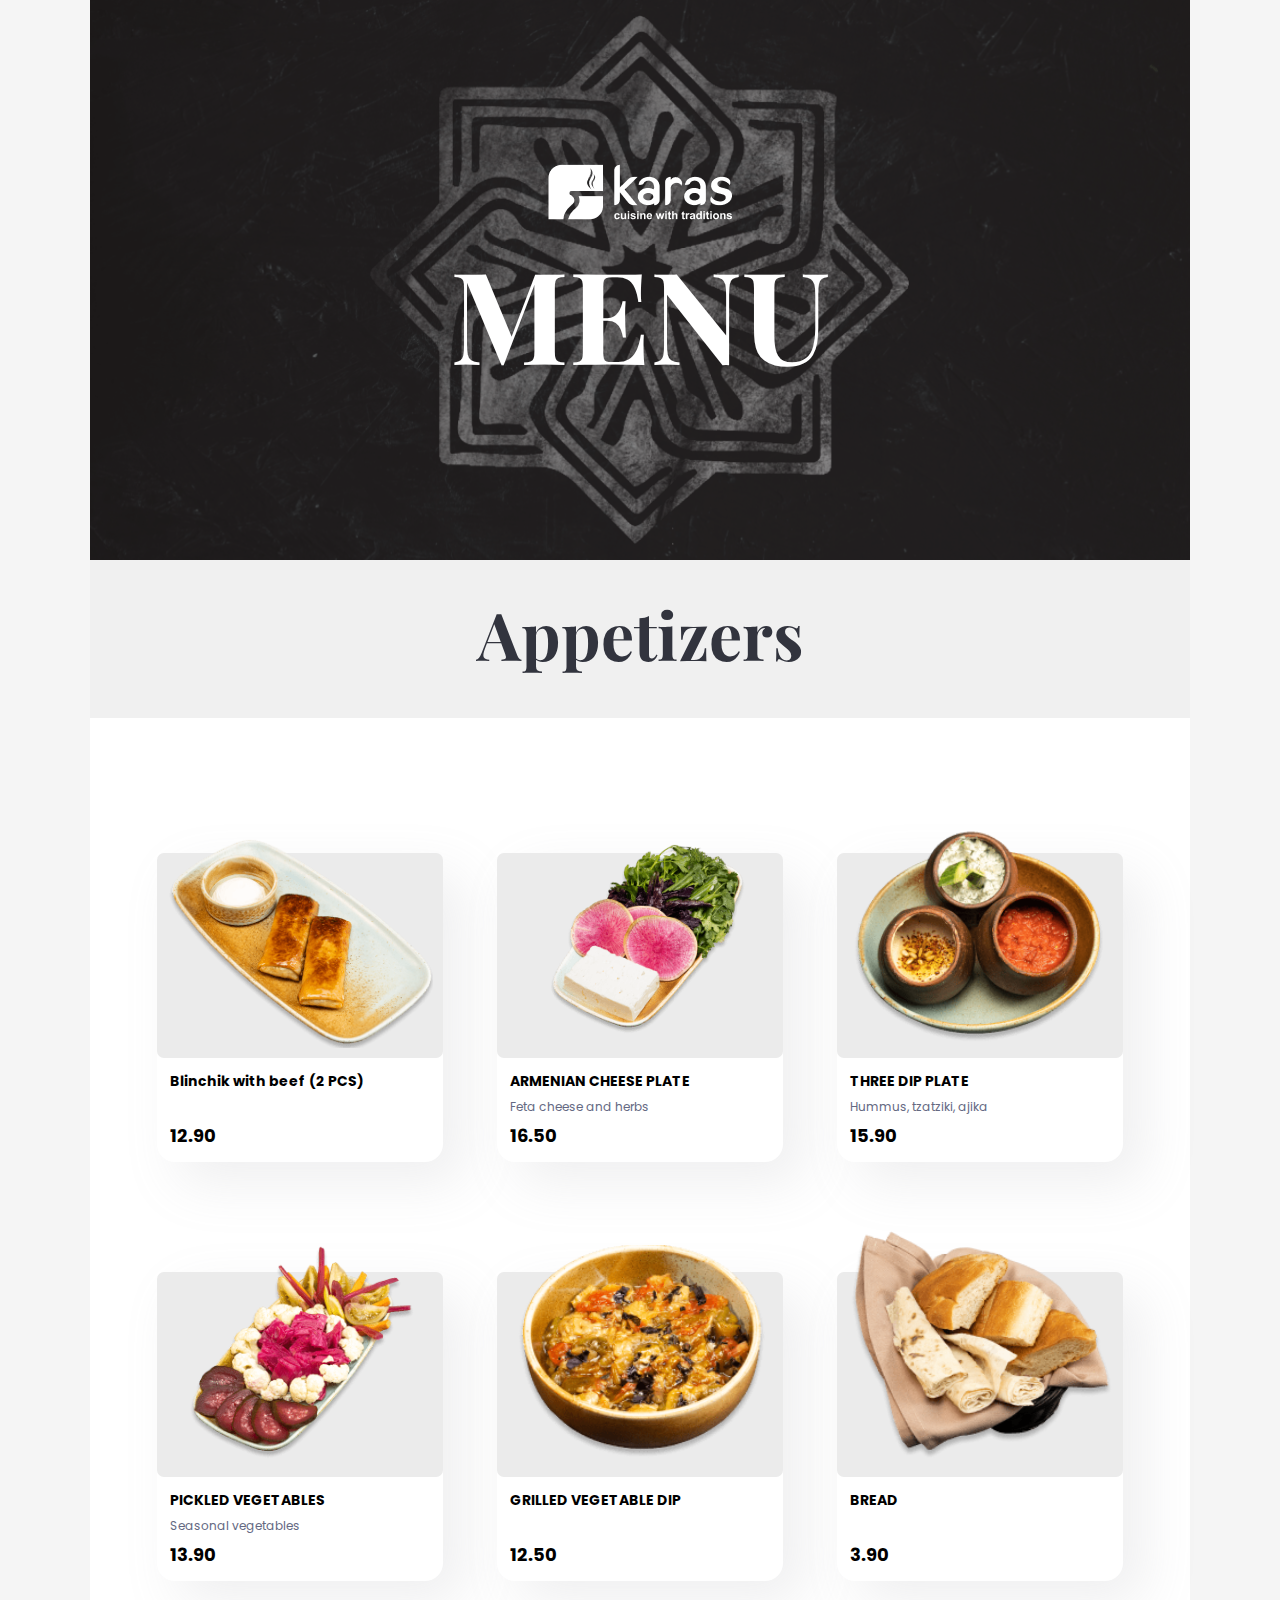
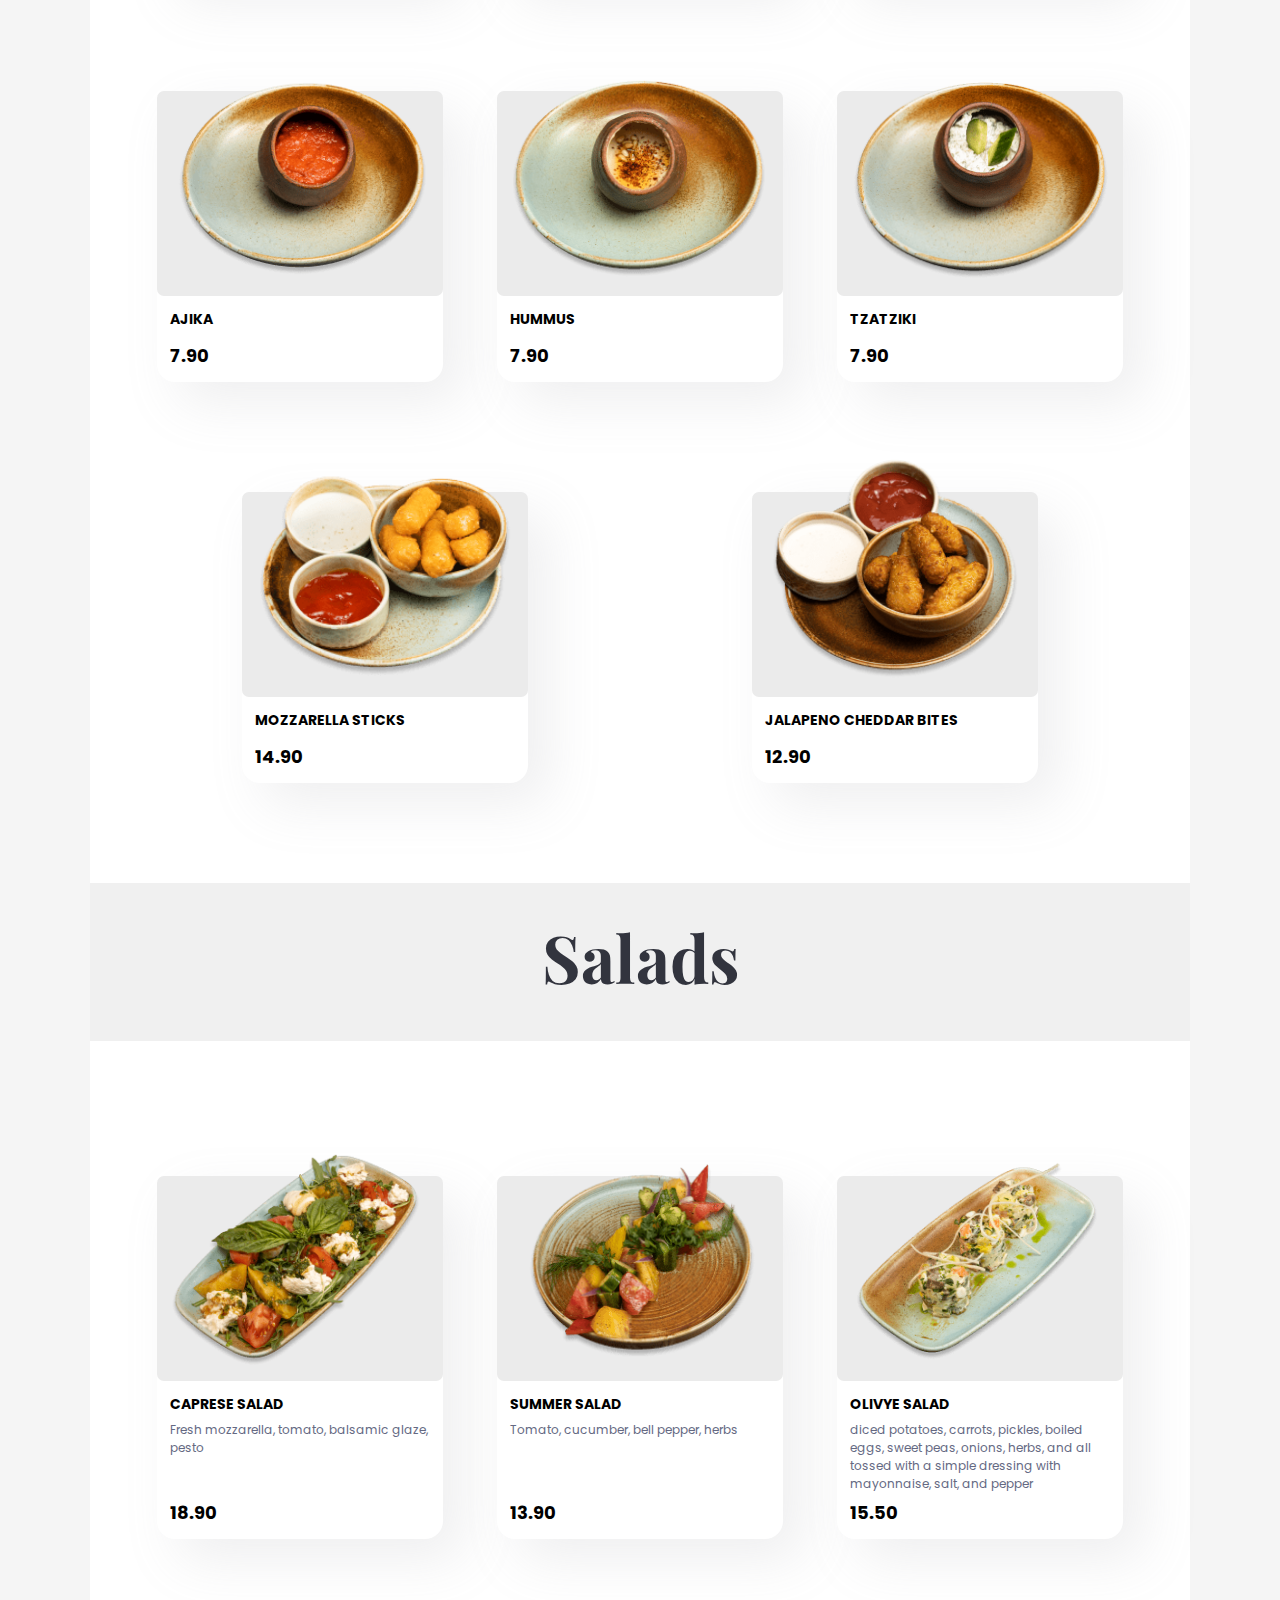
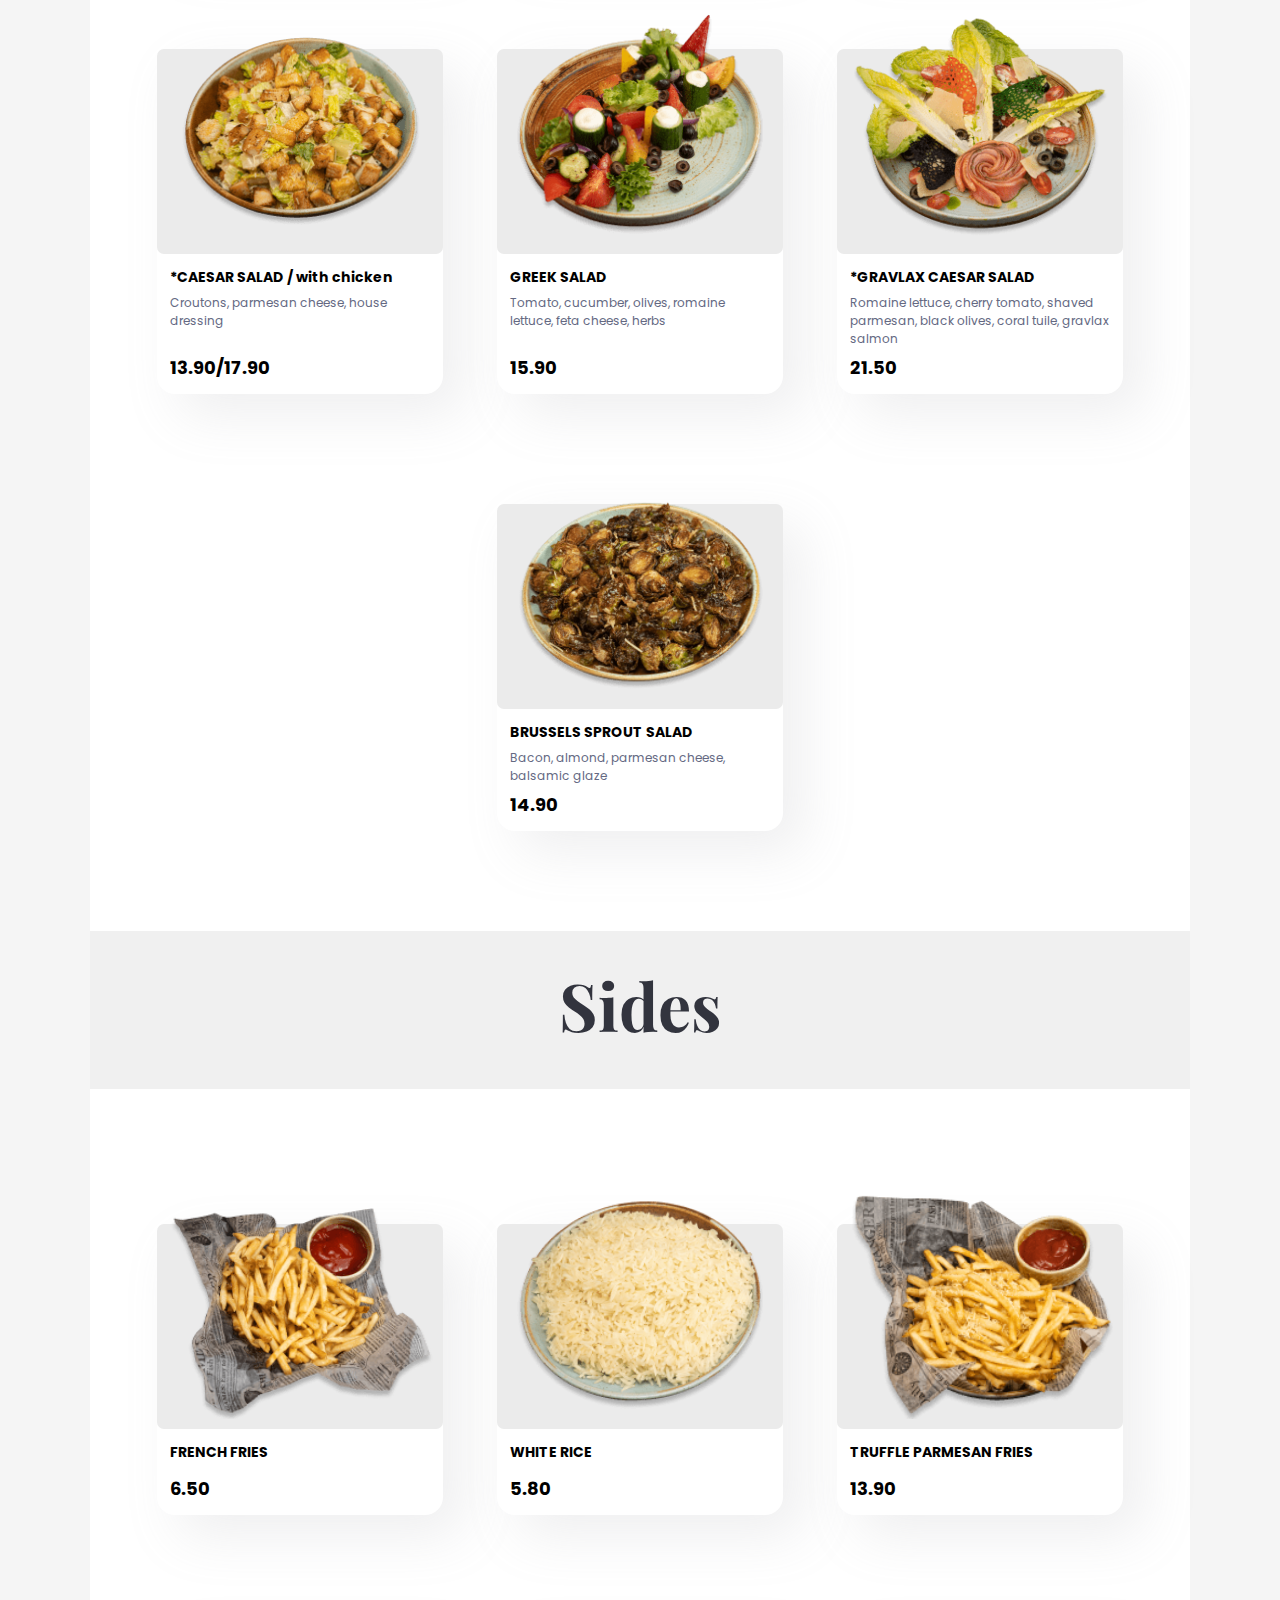
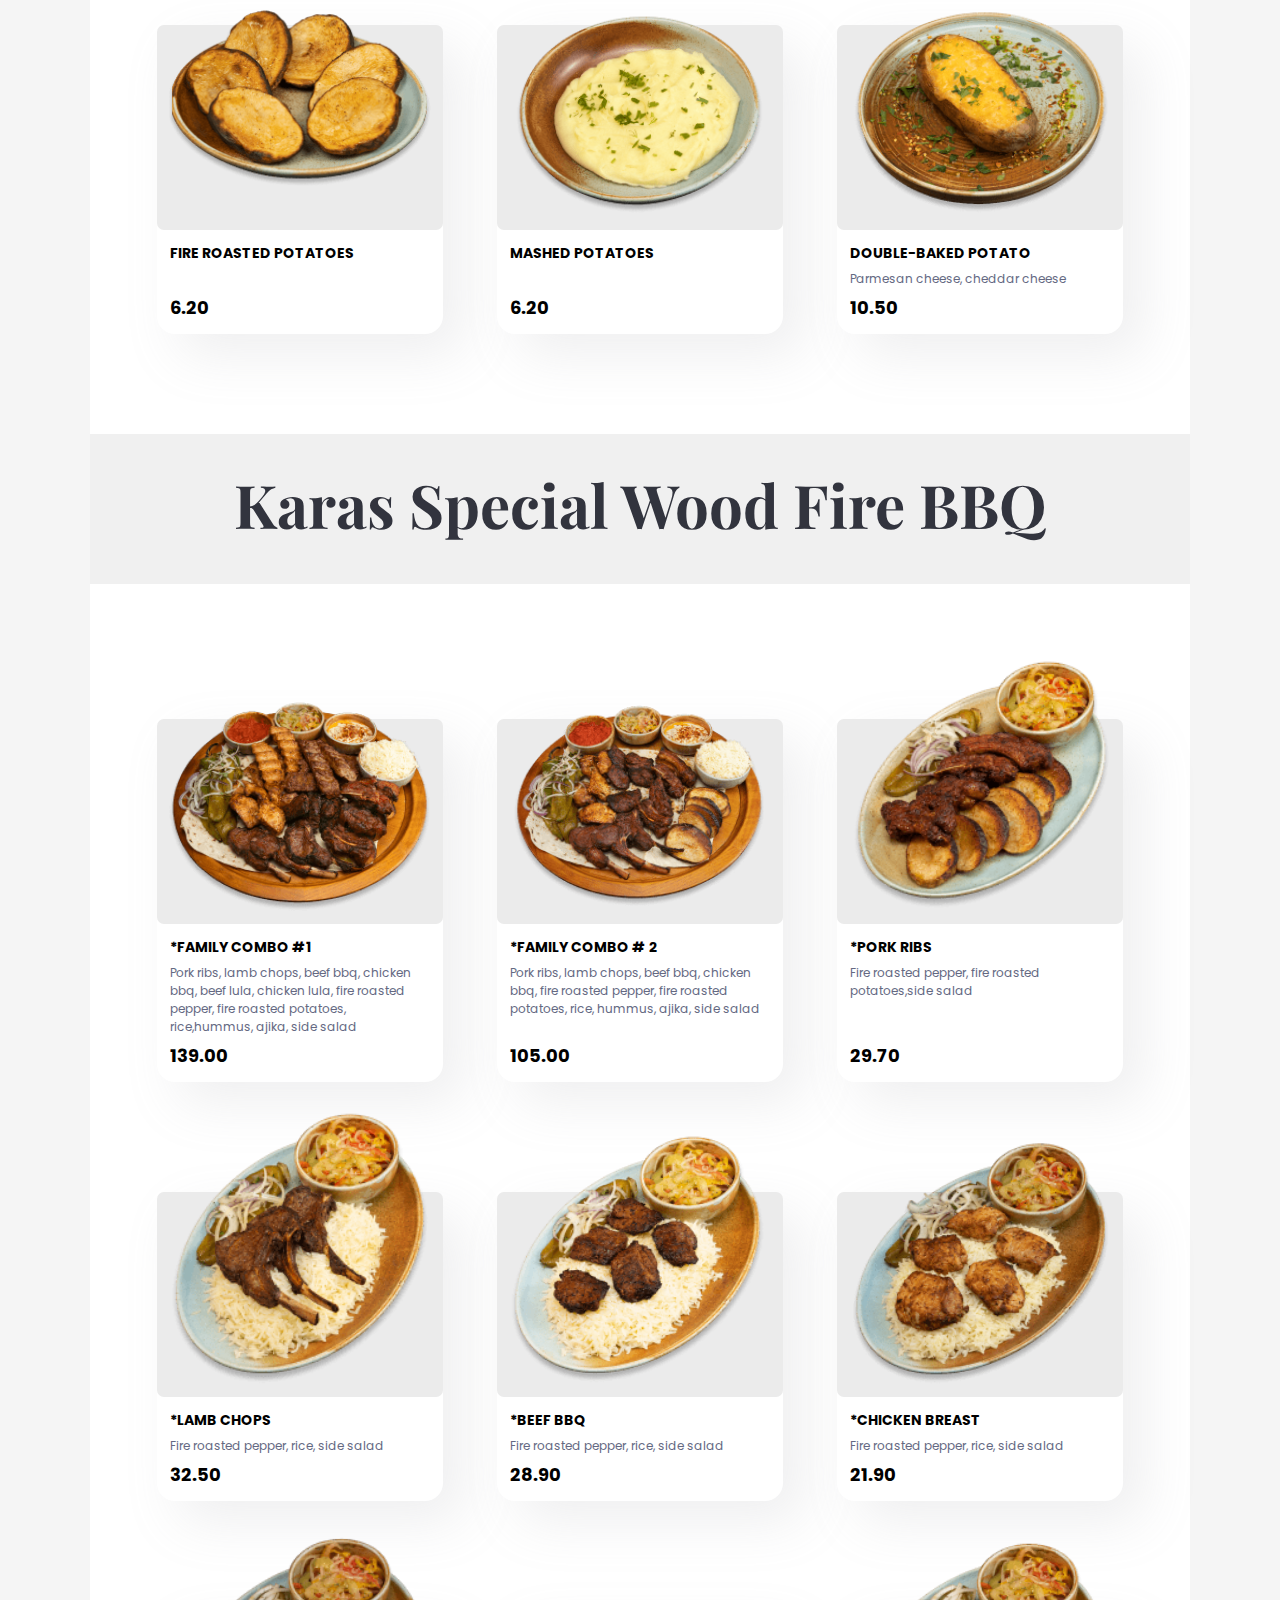
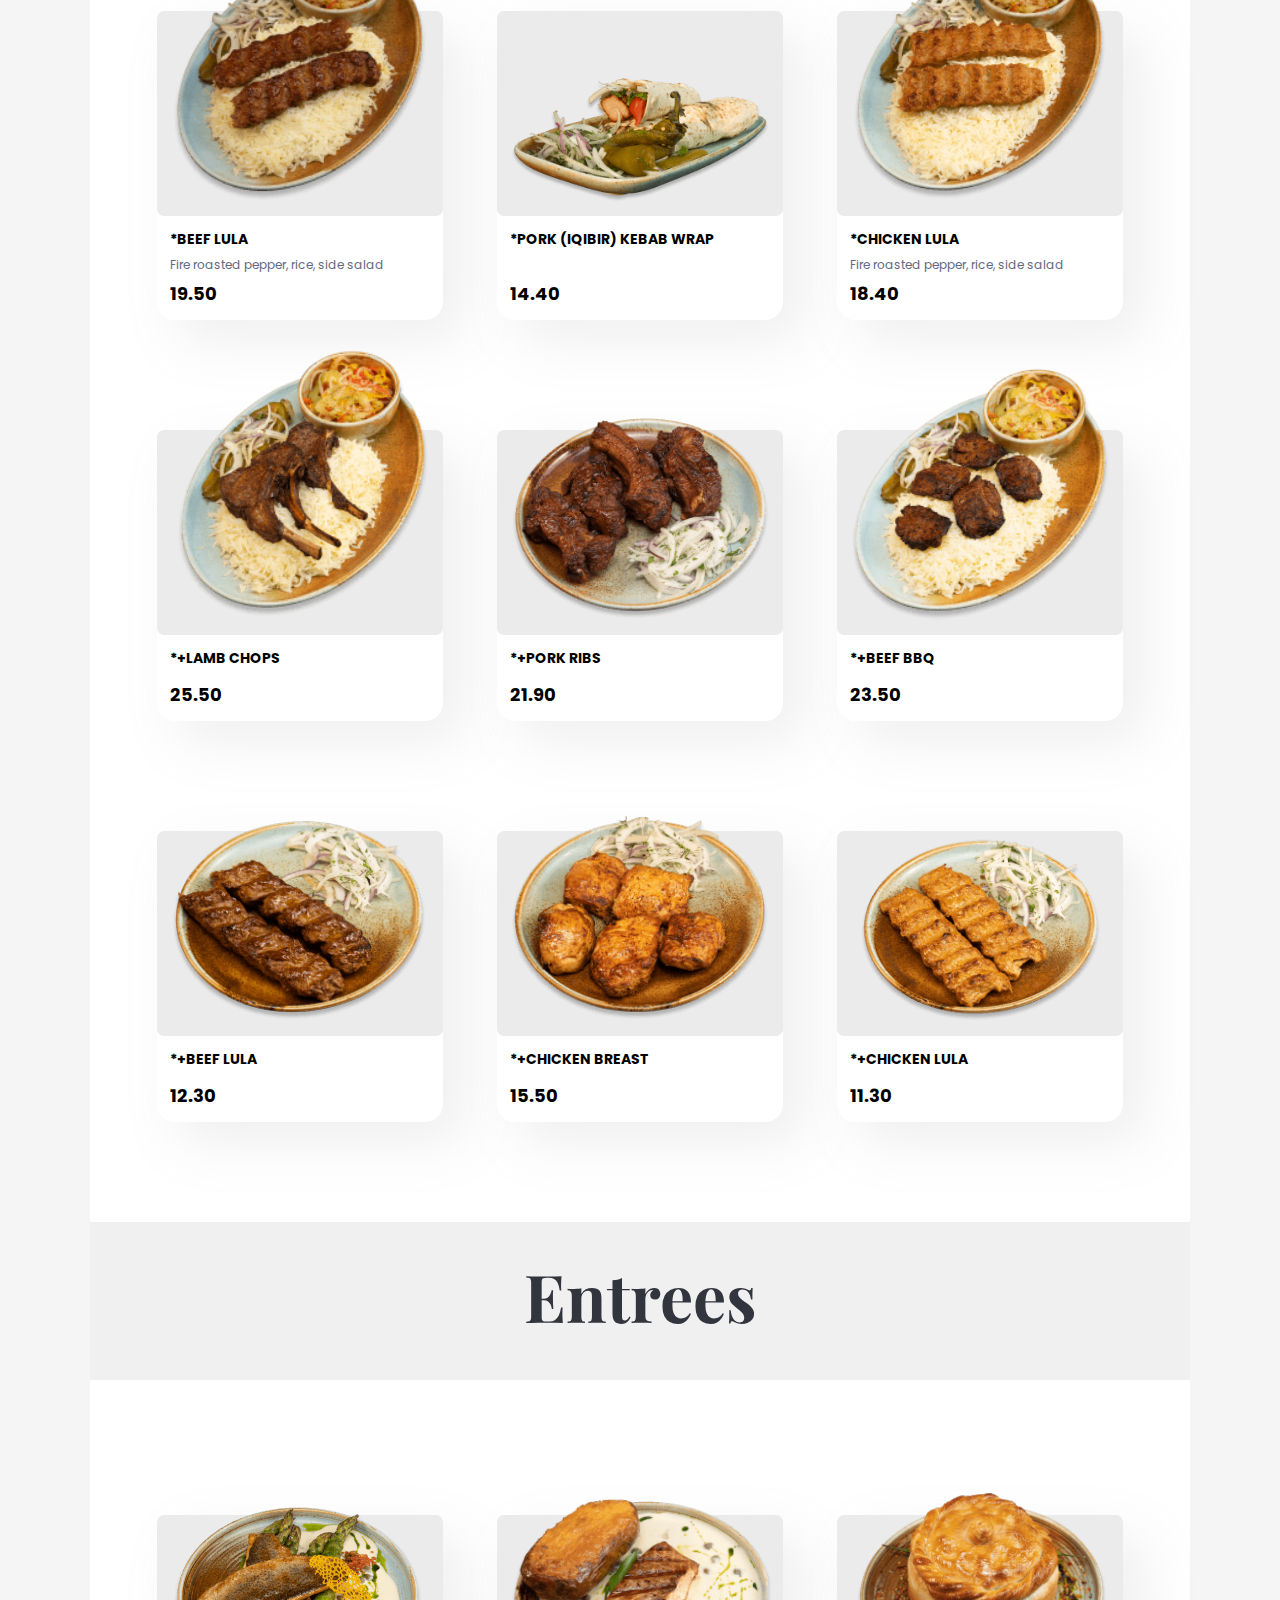
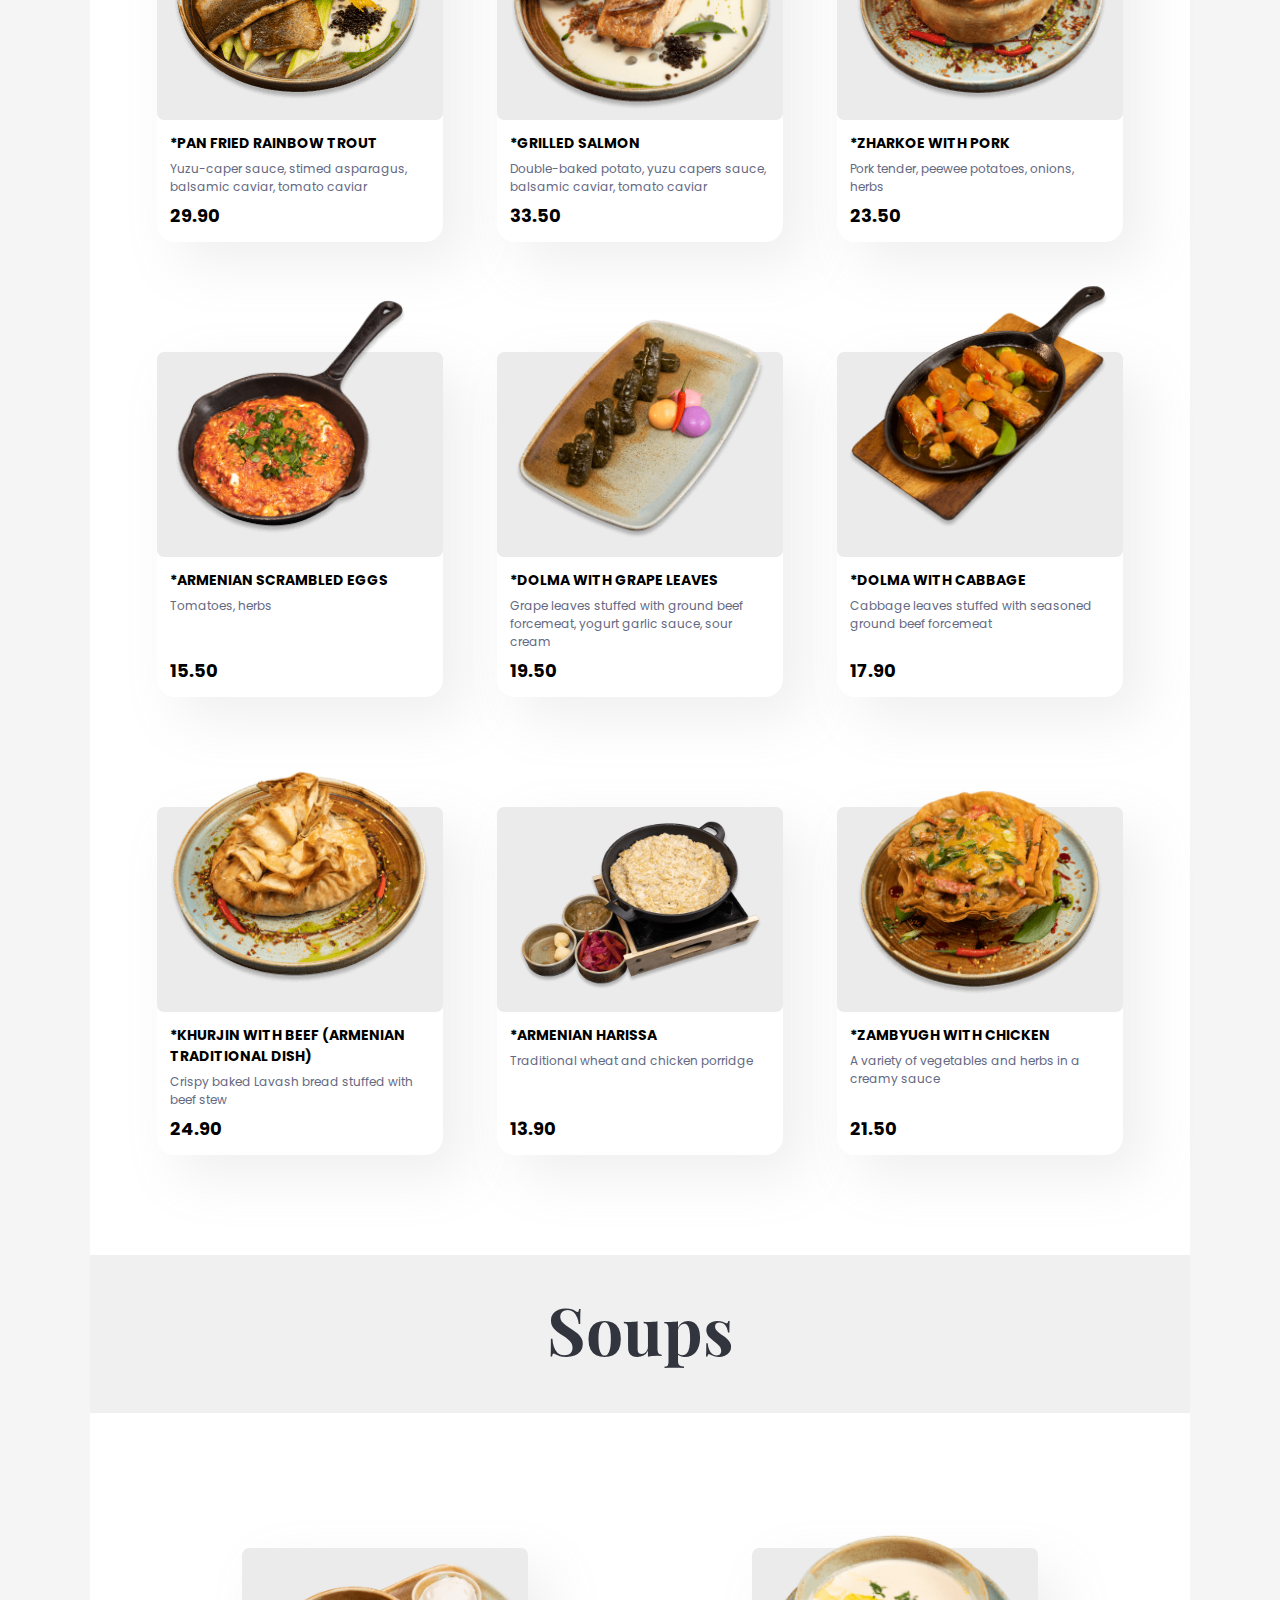
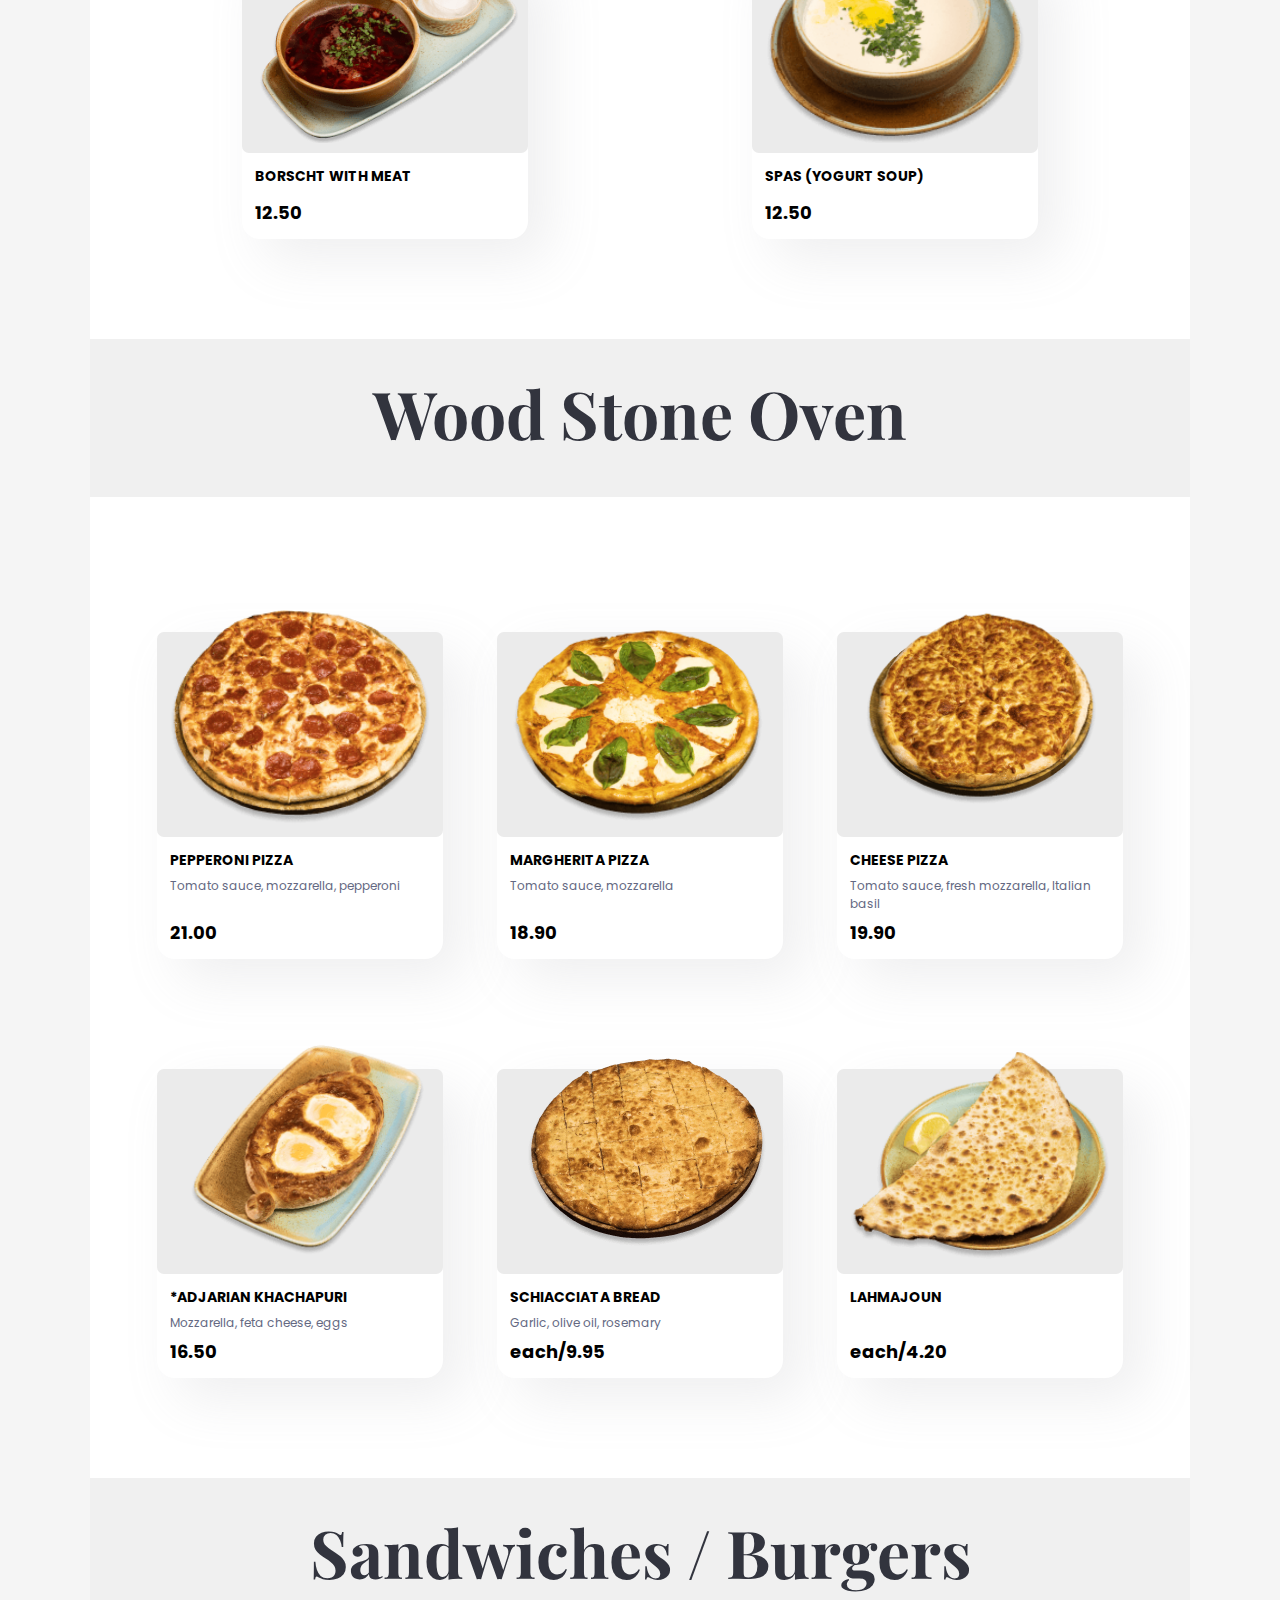
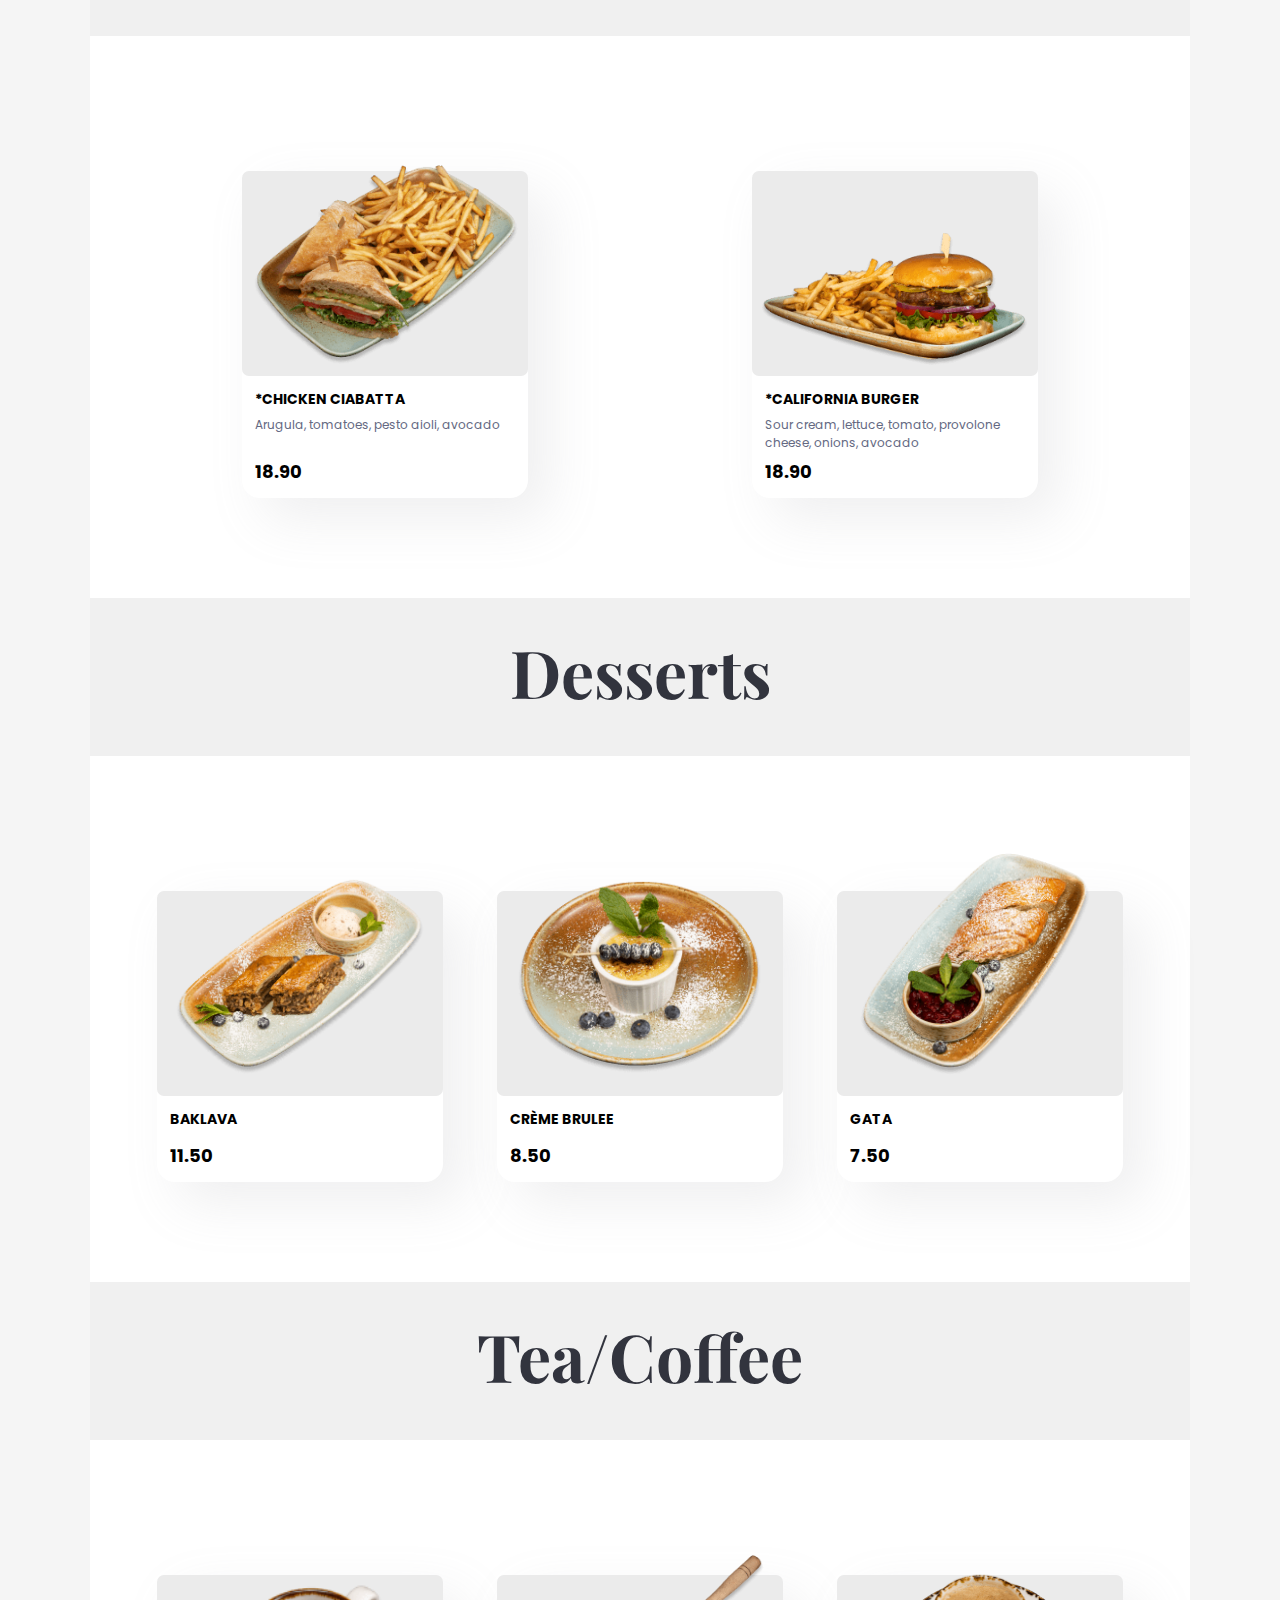
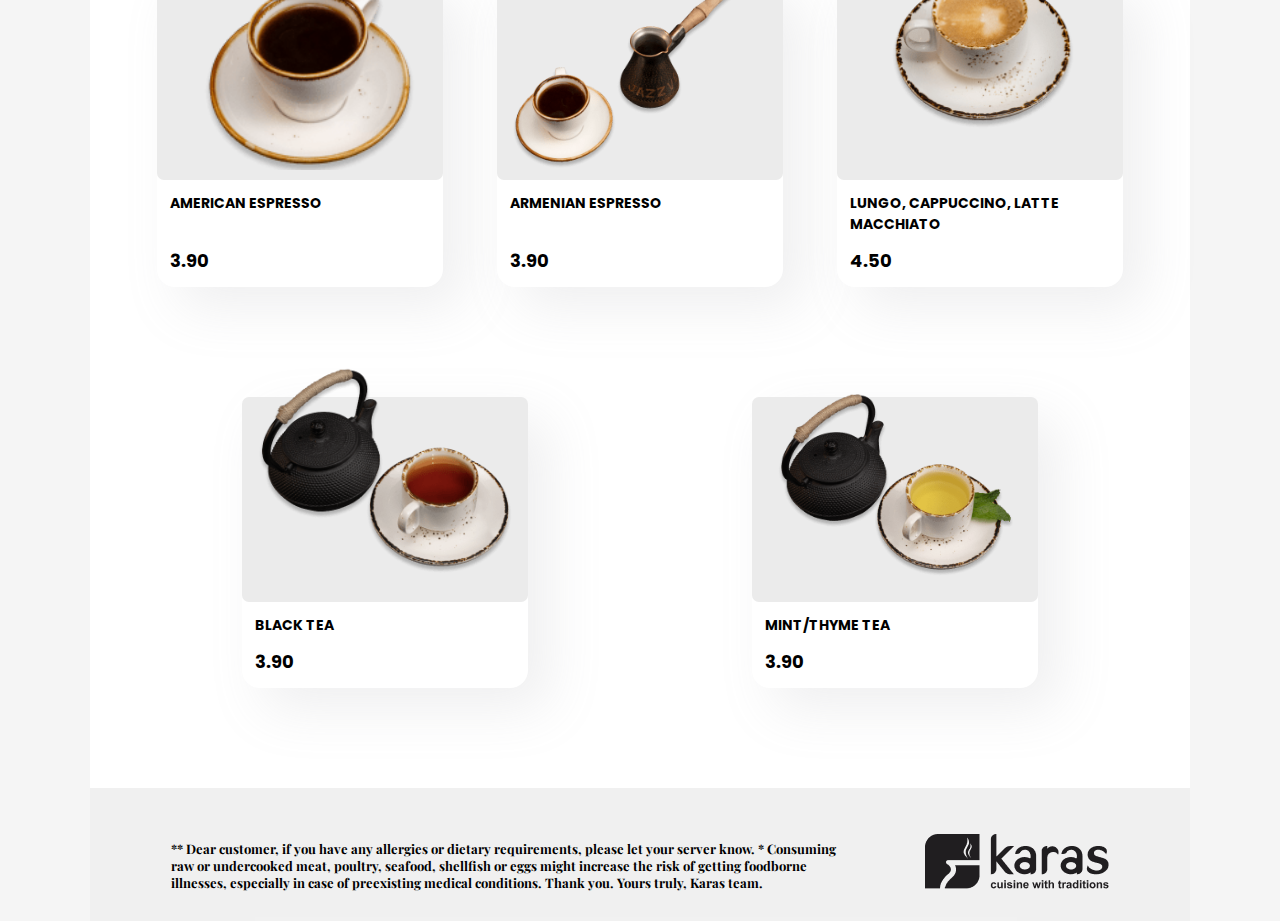
==== commit ef0a9d50: "delete min file compress" ====
--- a/index.html
+++ b/index.html
@@ -18,7 +18,7 @@
             <div class="menu-background-logo">
                 <div class="header-logo">
                     <div class="logo">
-                        <img src="assets/images/logo/karas-logo.png" alt="Logo">
+                        <img src="assets/images/logo/karas-logo-min.png" alt="Logo">
                     </div>
                     <div class="header-title title-lang">
                         <h1></h1>
@@ -34,127 +34,127 @@
         <div class="category-block">
             <div class="dish">
                 <div class="dish-image-background">
-                    <img class="" src="assets/images/appetizers/1.png" alt="Blinchik">
-                </div>
-                <div class="dish-info appetizers-lang">
-                    <div>
-                        <div class="dish-title"></div>
-                        <div class="dish-description"></div>
-                    </div>
-                    <div class="dish-price"></div>
-                </div>
-            </div>
-            <div class="dish">
-                <div class="dish-image-background">
-                    <img class="" src="assets/images/appetizers/2.png" alt="Blinchik">
-                </div>
-                <div class="dish-info appetizers-lang">
-                    <div>
-                        <div class="dish-title"></div>
-                        <div class="dish-description"></div>
-                    </div>
-                    <div class="dish-price"></div>
-                </div>
-            </div>
-            <div class="dish">
-                <div class="dish-image-background">
-                    <img class=" " src="assets/images/appetizers/3.png" alt="Blinchik">
-                </div>
-                <div class="dish-info appetizers-lang">
-                    <div>
-                        <div class="dish-title"></div>
-                        <div class="dish-description"></div>
-                    </div>
-                    <div class="dish-price"></div>
-                </div>
-            </div>
-            <div class="dish">
-                <div class="dish-image-background">
-                    <img class="" src="assets/images/appetizers/4.png" alt="Blinchik">
-                </div>
-                <div class="dish-info appetizers-lang">
-                    <div>
-                        <div class="dish-title"></div>
-                        <div class="dish-description"></div>
-                    </div>
-                    <div class="dish-price"></div>
-                </div>
-            </div>
-            <div class="dish">
-                <div class="dish-image-background">
-                    <img class=" " src="assets/images/appetizers/5.png" alt="Blinchik">
-                </div>
-                <div class="dish-info appetizers-lang">
-                    <div>
-                        <div class="dish-title"></div>
-                        <div class="dish-description"></div>
-                    </div>
-                    <div class="dish-price"></div>
-                </div>
-            </div>
-            <div class="dish">
-                <div class="dish-image-background">
-                    <img class=" " src="assets/images/appetizers/6.png" alt="Blinchik">
-                </div>
-                <div class="dish-info appetizers-lang">
-                    <div>
-                        <div class="dish-title"></div>
-                        <div class="dish-description"></div>
-                    </div>
-                    <div class="dish-price"></div>
-                </div>
-            </div>
-            <div class="dish">
-                <div class="dish-image-background">
-                    <img class="" src="assets/images/appetizers/7.png" alt="Blinchik">
-                </div>
-                <div class="dish-info appetizers-lang">
-                    <div>
-                        <div class="dish-title"></div>
-                        <div class="dish-description"></div>
-                    </div>
-                    <div class="dish-price"></div>
-                </div>
-            </div>
-            <div class="dish">
-                <div class="dish-image-background">
-                    <img class="" src="assets/images/appetizers/8.png" alt="Blinchik">
-                </div>
-                <div class="dish-info appetizers-lang">
-                    <div>
-                        <div class="dish-title"></div>
-                        <div class="dish-description"></div>
-                    </div>
-                    <div class="dish-price"></div>
-                </div>
-            </div>
-            <div class="dish">
-                <div class="dish-image-background">
-                    <img class="" src="assets/images/appetizers/9.png" alt="Blinchik">
-                </div>
-                <div class="dish-info appetizers-lang">
-                    <div>
-                        <div class="dish-title"></div>
-                        <div class="dish-description"></div>
-                    </div>
-                    <div class="dish-price"></div>
-                </div>
-            </div>
-            <div class="dish">
-                <div class="dish-image-background">
-                    <img class=" " src="assets/images/appetizers/10.png" alt="Blinchik">
-                </div>
-                <div class="dish-info appetizers-lang">
-                    <div>
-                        <div class="dish-title"></div>
-                        <div class="dish-description"></div>
-                    </div>
-                    <div class="dish-price"></div>
-                </div>
-            </div>
-            <div class="dish">
-                <div class="dish-image-background">
-                    <img class="" src="assets/images/appetizers/11.png" alt="Blinchik">
+                    <img class="" src="assets/images/appetizers/1-min.png" alt="Blinchik">
+                </div>
+                <div class="dish-info appetizers-lang">
+                    <div>
+                        <div class="dish-title"></div>
+                        <div class="dish-description"></div>
+                    </div>
+                    <div class="dish-price"></div>
+                </div>
+            </div>
+            <div class="dish">
+                <div class="dish-image-background">
+                    <img class="" src="assets/images/appetizers/2-min.png" alt="Blinchik">
+                </div>
+                <div class="dish-info appetizers-lang">
+                    <div>
+                        <div class="dish-title"></div>
+                        <div class="dish-description"></div>
+                    </div>
+                    <div class="dish-price"></div>
+                </div>
+            </div>
+            <div class="dish">
+                <div class="dish-image-background">
+                    <img class=" " src="assets/images/appetizers/3-min.png" alt="Blinchik">
+                </div>
+                <div class="dish-info appetizers-lang">
+                    <div>
+                        <div class="dish-title"></div>
+                        <div class="dish-description"></div>
+                    </div>
+                    <div class="dish-price"></div>
+                </div>
+            </div>
+            <div class="dish">
+                <div class="dish-image-background">
+                    <img class="" src="assets/images/appetizers/4-min.png" alt="Blinchik">
+                </div>
+                <div class="dish-info appetizers-lang">
+                    <div>
+                        <div class="dish-title"></div>
+                        <div class="dish-description"></div>
+                    </div>
+                    <div class="dish-price"></div>
+                </div>
+            </div>
+            <div class="dish">
+                <div class="dish-image-background">
+                    <img class=" " src="assets/images/appetizers/5-min.png" alt="Blinchik">
+                </div>
+                <div class="dish-info appetizers-lang">
+                    <div>
+                        <div class="dish-title"></div>
+                        <div class="dish-description"></div>
+                    </div>
+                    <div class="dish-price"></div>
+                </div>
+            </div>
+            <div class="dish">
+                <div class="dish-image-background">
+                    <img class=" " src="assets/images/appetizers/6-min.png" alt="Blinchik">
+                </div>
+                <div class="dish-info appetizers-lang">
+                    <div>
+                        <div class="dish-title"></div>
+                        <div class="dish-description"></div>
+                    </div>
+                    <div class="dish-price"></div>
+                </div>
+            </div>
+            <div class="dish">
+                <div class="dish-image-background">
+                    <img class="" src="assets/images/appetizers/7-min.png" alt="Blinchik">
+                </div>
+                <div class="dish-info appetizers-lang">
+                    <div>
+                        <div class="dish-title"></div>
+                        <div class="dish-description"></div>
+                    </div>
+                    <div class="dish-price"></div>
+                </div>
+            </div>
+            <div class="dish">
+                <div class="dish-image-background">
+                    <img class="" src="assets/images/appetizers/8-min.png" alt="Blinchik">
+                </div>
+                <div class="dish-info appetizers-lang">
+                    <div>
+                        <div class="dish-title"></div>
+                        <div class="dish-description"></div>
+                    </div>
+                    <div class="dish-price"></div>
+                </div>
+            </div>
+            <div class="dish">
+                <div class="dish-image-background">
+                    <img class="" src="assets/images/appetizers/9-min.png" alt="Blinchik">
+                </div>
+                <div class="dish-info appetizers-lang">
+                    <div>
+                        <div class="dish-title"></div>
+                        <div class="dish-description"></div>
+                    </div>
+                    <div class="dish-price"></div>
+                </div>
+            </div>
+            <div class="dish">
+                <div class="dish-image-background">
+                    <img class=" " src="assets/images/appetizers/10-min.png" alt="Blinchik">
+                </div>
+                <div class="dish-info appetizers-lang">
+                    <div>
+                        <div class="dish-title"></div>
+                        <div class="dish-description"></div>
+                    </div>
+                    <div class="dish-price"></div>
+                </div>
+            </div>
+            <div class="dish">
+                <div class="dish-image-background">
+                    <img class="" src="assets/images/appetizers/11-min.png" alt="Blinchik">
                 </div>
                 <div class="dish-info appetizers-lang">
                     <div>
@@ -173,7 +173,7 @@
         <div class="category-block">
             <div class="dish">
                 <div class="dish-image-background">
-                    <img class="" src="assets/images/salads/1.png" alt="Blinchik">
+                    <img class="" src="assets/images/salads/1-min.png" alt="Blinchik">
                 </div>
                 <div class="dish-info salads-lang">
                     <div>
@@ -185,7 +185,7 @@
             </div>
             <div class="dish">
                 <div class="dish-image-background">
-                    <img class="" src="assets/images/salads/2.png" alt="Blinchik">
+                    <img class="" src="assets/images/salads/2-min.png" alt="Blinchik">
                 </div>
                 <div class="dish-info salads-lang">
                     <div>
@@ -197,7 +197,7 @@
             </div>
             <div class="dish">
                 <div class="dish-image-background">
-                    <img class="" src="assets/images/salads/3.png" alt="Blinchik">
+                    <img class="" src="assets/images/salads/3-min.png" alt="Blinchik">
                 </div>
                 <div class="dish-info salads-lang">
                     <div>
@@ -209,7 +209,7 @@
             </div>
             <div class="dish">
                 <div class="dish-image-background">
-                    <img class="" src="assets/images/salads/4.png" alt="Blinchik">
+                    <img class="" src="assets/images/salads/4-min.png" alt="Blinchik">
                 </div>
                 <div class="dish-info salads-lang">
                     <div>
@@ -221,7 +221,7 @@
             </div>
             <div class="dish">
                 <div class="dish-image-background">
-                    <img class="" src="assets/images/salads/5.png" alt="Blinchik">
+                    <img class="" src="assets/images/salads/5-min.png" alt="Blinchik">
                 </div>
                 <div class="dish-info salads-lang">
                     <div>
@@ -233,7 +233,7 @@
             </div>
             <div class="dish">
                 <div class="dish-image-background">
-                    <img class="" src="assets/images/salads/6.png" alt="Blinchik">
+                    <img class="" src="assets/images/salads/6-min.png" alt="Blinchik">
                 </div>
                 <div class="dish-info salads-lang">
                     <div>
@@ -245,7 +245,7 @@
             </div>
             <div class="dish">
                 <div class="dish-image-background">
-                    <img class="" src="assets/images/salads/7.png" alt="Blinchik">
+                    <img class="" src="assets/images/salads/7-min.png" alt="Blinchik">
                 </div>
                 <div class="dish-info salads-lang">
                     <div>
@@ -264,7 +264,7 @@
         <div class="category-block">
             <div class="dish">
                 <div class="dish-image-background">
-                    <img class=" " src="assets/images/sides/1.png" alt="Blinchik">
+                    <img class=" " src="assets/images/sides/1-min.png" alt="Blinchik">
                 </div>
                 <div class="dish-info sides-lang">
                     <div>
@@ -276,7 +276,7 @@
             </div>
             <div class="dish">
                 <div class="dish-image-background">
-                    <img class=" " src="assets/images/sides/2.png" alt="Blinchik">
+                    <img class=" " src="assets/images/sides/2-min.png" alt="Blinchik">
                 </div>
                 <div class="dish-info sides-lang">
                     <div>
@@ -288,7 +288,7 @@
             </div>
             <div class="dish">
                 <div class="dish-image-background">
-                    <img class=" " src="assets/images/sides/3.png" alt="Blinchik">
+                    <img class=" " src="assets/images/sides/3-min.png" alt="Blinchik">
                 </div>
                 <div class="dish-info sides-lang">
                     <div>
@@ -300,7 +300,7 @@
             </div>
             <div class="dish">
                 <div class="dish-image-background">
-                    <img class=" " src="assets/images/sides/4.png" alt="Blinchik">
+                    <img class=" " src="assets/images/sides/4-min.png" alt="Blinchik">
                 </div>
                 <div class="dish-info sides-lang">
                     <div>
@@ -312,7 +312,7 @@
             </div>
             <div class="dish">
                 <div class="dish-image-background">
-                    <img class=" " src="assets/images/sides/5.png" alt="Blinchik">
+                    <img class=" " src="assets/images/sides/5-min.png" alt="Blinchik">
                 </div>
                 <div class="dish-info sides-lang">
                     <div>
@@ -324,7 +324,7 @@
             </div>
             <div class="dish">
                 <div class="dish-image-background">
-                    <img class=" " src="assets/images/sides/6.png" alt="Blinchik">
+                    <img class=" " src="assets/images/sides/6-min.png" alt="Blinchik">
                 </div>
                 <div class="dish-info sides-lang">
                     <div>
@@ -343,115 +343,115 @@
         <div class="category-block">
             <div class="dish">
                 <div class="dish-image-background">
-                    <img class=" " src="assets/images/bbq/1.png" alt="Blinchik">
-                </div>
-                <div class="dish-info bbq-lang">
-                    <div>
-                        <div class="dish-title"></div>
-                        <div class="dish-description"></div>
-                    </div>
-                    <div class="dish-price"></div>
-                </div>
-            </div>
-            <div class="dish">
-                <div class="dish-image-background">
-                    <img class=" " src="assets/images/bbq/2.png" alt="Blinchik">
-                </div>
-                <div class="dish-info bbq-lang">
-                    <div>
-                        <div class="dish-title"></div>
-                        <div class="dish-description"></div>
-                    </div>
-                    <div class="dish-price"></div>
-                </div>
-            </div>
-            <div class="dish">
-                <div class="dish-image-background">
-                    <img class=" " src="assets/images/bbq/3.png" alt="Blinchik">
-                </div>
-                <div class="dish-info bbq-lang">
-                    <div>
-                        <div class="dish-title"></div>
-                        <div class="dish-description"></div>
-                    </div>
-                    <div class="dish-price"></div>
-                </div>
-            </div>
-            <div class="dish">
-                <div class="dish-image-background">
-                    <img class=" " src="assets/images/bbq/4.png" alt="Blinchik">
-                </div>
-                <div class="dish-info bbq-lang">
-                    <div>
-                        <div class="dish-title"></div>
-                        <div class="dish-description"></div>
-                    </div>
-                    <div class="dish-price"></div>
-                </div>
-            </div>
-            <div class="dish">
-                <div class="dish-image-background">
-                    <img class=" " src="assets/images/bbq/5.png" alt="Blinchik">
-                </div>
-                <div class="dish-info bbq-lang">
-                    <div>
-                        <div class="dish-title"></div>
-                        <div class="dish-description"></div>
-                    </div>
-                    <div class="dish-price"></div>
-                </div>
-            </div>
-            <div class="dish">
-                <div class="dish-image-background">
-                    <img class=" " src="assets/images/bbq/6.png" alt="Blinchik">
-                </div>
-                <div class="dish-info bbq-lang">
-                    <div>
-                        <div class="dish-title"></div>
-                        <div class="dish-description"></div>
-                    </div>
-                    <div class="dish-price"></div>
-                </div>
-            </div>
-            <div class="dish">
-                <div class="dish-image-background">
-                    <img class=" " src="assets/images/bbq/7.png" alt="Blinchik">
-                </div>
-                <div class="dish-info bbq-lang">
-                    <div>
-                        <div class="dish-title"></div>
-                        <div class="dish-description"></div>
-                    </div>
-                    <div class="dish-price"></div>
-                </div>
-            </div>
-            <div class="dish">
-                <div class="dish-image-background">
-                    <img class="" src="assets/images/bbq/8.png" alt="Blinchik">
-                </div>
-                <div class="dish-info bbq-lang">
-                    <div>
-                        <div class="dish-title"></div>
-                        <div class="dish-description"></div>
-                    </div>
-                    <div class="dish-price"></div>
-                </div>
-            </div>
-            <div class="dish">
-                <div class="dish-image-background">
-                    <img class=" " src="assets/images/bbq/9.png" alt="Blinchik">
-                </div>
-                <div class="dish-info bbq-lang">
-                    <div>
-                        <div class="dish-title"></div>
-                        <div class="dish-description"></div>
-                    </div>
-                    <div class="dish-price"></div>
-                </div>
-            </div>
-            <div class="dish">
-                <div class="dish-image-background">
-                    <img class=" " src="assets/images/bbq/10.png" alt="Blinchik">
+                    <img class=" " src="assets/images/bbq/1-min.png" alt="Blinchik">
+                </div>
+                <div class="dish-info bbq-lang">
+                    <div>
+                        <div class="dish-title"></div>
+                        <div class="dish-description"></div>
+                    </div>
+                    <div class="dish-price"></div>
+                </div>
+            </div>
+            <div class="dish">
+                <div class="dish-image-background">
+                    <img class=" " src="assets/images/bbq/2-min.png" alt="Blinchik">
+                </div>
+                <div class="dish-info bbq-lang">
+                    <div>
+                        <div class="dish-title"></div>
+                        <div class="dish-description"></div>
+                    </div>
+                    <div class="dish-price"></div>
+                </div>
+            </div>
+            <div class="dish">
+                <div class="dish-image-background">
+                    <img class=" " src="assets/images/bbq/3-min.png" alt="Blinchik">
+                </div>
+                <div class="dish-info bbq-lang">
+                    <div>
+                        <div class="dish-title"></div>
+                        <div class="dish-description"></div>
+                    </div>
+                    <div class="dish-price"></div>
+                </div>
+            </div>
+            <div class="dish">
+                <div class="dish-image-background">
+                    <img class=" " src="assets/images/bbq/4-min.png" alt="Blinchik">
+                </div>
+                <div class="dish-info bbq-lang">
+                    <div>
+                        <div class="dish-title"></div>
+                        <div class="dish-description"></div>
+                    </div>
+                    <div class="dish-price"></div>
+                </div>
+            </div>
+            <div class="dish">
+                <div class="dish-image-background">
+                    <img class=" " src="assets/images/bbq/5-min.png" alt="Blinchik">
+                </div>
+                <div class="dish-info bbq-lang">
+                    <div>
+                        <div class="dish-title"></div>
+                        <div class="dish-description"></div>
+                    </div>
+                    <div class="dish-price"></div>
+                </div>
+            </div>
+            <div class="dish">
+                <div class="dish-image-background">
+                    <img class=" " src="assets/images/bbq/6-min.png" alt="Blinchik">
+                </div>
+                <div class="dish-info bbq-lang">
+                    <div>
+                        <div class="dish-title"></div>
+                        <div class="dish-description"></div>
+                    </div>
+                    <div class="dish-price"></div>
+                </div>
+            </div>
+            <div class="dish">
+                <div class="dish-image-background">
+                    <img class=" " src="assets/images/bbq/7-min.png" alt="Blinchik">
+                </div>
+                <div class="dish-info bbq-lang">
+                    <div>
+                        <div class="dish-title"></div>
+                        <div class="dish-description"></div>
+                    </div>
+                    <div class="dish-price"></div>
+                </div>
+            </div>
+            <div class="dish">
+                <div class="dish-image-background">
+                    <img class="" src="assets/images/bbq/8-min.png" alt="Blinchik">
+                </div>
+                <div class="dish-info bbq-lang">
+                    <div>
+                        <div class="dish-title"></div>
+                        <div class="dish-description"></div>
+                    </div>
+                    <div class="dish-price"></div>
+                </div>
+            </div>
+            <div class="dish">
+                <div class="dish-image-background">
+                    <img class=" " src="assets/images/bbq/9-min.png" alt="Blinchik">
+                </div>
+                <div class="dish-info bbq-lang">
+                    <div>
+                        <div class="dish-title"></div>
+                        <div class="dish-description"></div>
+                    </div>
+                    <div class="dish-price"></div>
+                </div>
+            </div>
+            <div class="dish">
+                <div class="dish-image-background">
+                    <img class=" " src="assets/images/bbq/10-min.png" alt="Blinchik">
                 </div>
             <div class="dish-info bbq-lang">
                 <div>
@@ -463,55 +463,55 @@
             </div>
             <div class="dish">
                 <div class="dish-image-background">
-                    <img class=" " src="assets/images/bbq/11.png" alt="Blinchik">
-                </div>
-                <div class="dish-info bbq-lang">
-                    <div>
-                        <div class="dish-title"></div>
-                        <div class="dish-description"></div>
-                    </div>
-                    <div class="dish-price"></div>
-                </div>
-            </div>
-            <div class="dish">
-                <div class="dish-image-background">
-                    <img class=" " src="assets/images/bbq/12.png" alt="Blinchik">
-                </div>
-                <div class="dish-info bbq-lang">
-                    <div>
-                        <div class="dish-title"></div>
-                        <div class="dish-description"></div>
-                    </div>
-                    <div class="dish-price"></div>
-                </div>
-            </div>
-            <div class="dish">
-                <div class="dish-image-background">
-                    <img class=" " src="assets/images/bbq/13.png" alt="Blinchik">
-                </div>
-                <div class="dish-info bbq-lang">
-                    <div>
-                        <div class="dish-title"></div>
-                        <div class="dish-description"></div>
-                    </div>
-                    <div class="dish-price"></div>
-                </div>
-            </div>
-            <div class="dish">
-                <div class="dish-image-background">
-                    <img class=" " src="assets/images/bbq/14.png" alt="Blinchik">
-                </div>
-                <div class="dish-info bbq-lang">
-                    <div>
-                        <div class="dish-title"></div>
-                        <div class="dish-description"></div>
-                    </div>
-                    <div class="dish-price"></div>
-                </div>
-            </div>
-            <div class="dish">
-                <div class="dish-image-background">
-                    <img class=" " src="assets/images/bbq/15.png" alt="Blinchik">
+                    <img class=" " src="assets/images/bbq/11-min.png" alt="Blinchik">
+                </div>
+                <div class="dish-info bbq-lang">
+                    <div>
+                        <div class="dish-title"></div>
+                        <div class="dish-description"></div>
+                    </div>
+                    <div class="dish-price"></div>
+                </div>
+            </div>
+            <div class="dish">
+                <div class="dish-image-background">
+                    <img class=" " src="assets/images/bbq/12-min.png" alt="Blinchik">
+                </div>
+                <div class="dish-info bbq-lang">
+                    <div>
+                        <div class="dish-title"></div>
+                        <div class="dish-description"></div>
+                    </div>
+                    <div class="dish-price"></div>
+                </div>
+            </div>
+            <div class="dish">
+                <div class="dish-image-background">
+                    <img class=" " src="assets/images/bbq/13-min.png" alt="Blinchik">
+                </div>
+                <div class="dish-info bbq-lang">
+                    <div>
+                        <div class="dish-title"></div>
+                        <div class="dish-description"></div>
+                    </div>
+                    <div class="dish-price"></div>
+                </div>
+            </div>
+            <div class="dish">
+                <div class="dish-image-background">
+                    <img class=" " src="assets/images/bbq/14-min.png" alt="Blinchik">
+                </div>
+                <div class="dish-info bbq-lang">
+                    <div>
+                        <div class="dish-title"></div>
+                        <div class="dish-description"></div>
+                    </div>
+                    <div class="dish-price"></div>
+                </div>
+            </div>
+            <div class="dish">
+                <div class="dish-image-background">
+                    <img class=" " src="assets/images/bbq/15-min.png" alt="Blinchik">
                 </div>
                 <div class="dish-info bbq-lang">
                     <div>
@@ -530,7 +530,7 @@
         <div class="category-block">
             <div class="dish">
                 <div class="dish-image-background">
-                    <img class=" " src="assets/images/entrees/1.png" alt="Blinchik">
+                    <img class=" " src="assets/images/entrees/1-min.png" alt="Blinchik">
                 </div>
                 <div class="dish-info entrees-lang">
                     <div>
@@ -542,7 +542,7 @@
             </div>
             <div class="dish">
                 <div class="dish-image-background">
-                    <img class=" " src="assets/images/entrees/2.png" alt="Blinchik">
+                    <img class=" " src="assets/images/entrees/2-min.png" alt="Blinchik">
                 </div>
                 <div class="dish-info entrees-lang">
                     <div>
@@ -554,7 +554,7 @@
             </div>
             <div class="dish">
                 <div class="dish-image-background">
-                    <img class=" " src="assets/images/entrees/3.png" alt="Blinchik">
+                    <img class=" " src="assets/images/entrees/3-min.png" alt="Blinchik">
                 </div>
                 <div class="dish-info entrees-lang">
                     <div>
@@ -566,7 +566,7 @@
             </div>
             <div class="dish">
                 <div class="dish-image-background">
-                    <img class=" " src="assets/images/entrees/4.png" alt="Blinchik">
+                    <img class=" " src="assets/images/entrees/4-min.png" alt="Blinchik">
                 </div>
                 <div class="dish-info entrees-lang">
                     <div>
@@ -578,7 +578,7 @@
             </div>
             <div class="dish">
                 <div class="dish-image-background">
-                    <img class="" src="assets/images/entrees/5.png" alt="Blinchik">
+                    <img class="" src="assets/images/entrees/5-min.png" alt="Blinchik">
                 </div>
                 <div class="dish-info entrees-lang">
                     <div>
@@ -590,7 +590,7 @@
             </div>
             <div class="dish">
                 <div class="dish-image-background">
-                    <img class=" " src="assets/images/entrees/6.png" alt="Blinchik">
+                    <img class=" " src="assets/images/entrees/6-min.png" alt="Blinchik">
                 </div>
                 <div class="dish-info entrees-lang">
                     <div>
@@ -602,7 +602,7 @@
             </div>
             <div class="dish">
                 <div class="dish-image-background">
-                    <img class=" " src="assets/images/entrees/7.png" alt="Blinchik">
+                    <img class=" " src="assets/images/entrees/7-min.png" alt="Blinchik">
                 </div>
                 <div class="dish-info entrees-lang">
                     <div>
@@ -614,7 +614,7 @@
             </div>
             <div class="dish">
                 <div class="dish-image-background">
-                    <img class=" " src="assets/images/entrees/8.png" alt="Blinchik">
+                    <img class=" " src="assets/images/entrees/8-min.png" alt="Blinchik">
                 </div>
                 <div class="dish-info entrees-lang">
                     <div>
@@ -626,7 +626,7 @@
             </div>
             <div class="dish">
                 <div class="dish-image-background">
-                    <img class=" " src="assets/images/entrees/9.png" alt="Blinchik">
+                    <img class=" " src="assets/images/entrees/9-min.png" alt="Blinchik">
                 </div>
                 <div class="dish-info entrees-lang">
                     <div>
@@ -645,7 +645,7 @@
         <div class="category-block">
             <div class="dish">
                 <div class="dish-image-background">
-                    <img class="" src="assets/images/soups/1.png" alt="Blinchik">
+                    <img class="" src="assets/images/soups/1-min.png" alt="Blinchik">
                 </div>
                 <div class="dish-info soups-lang">
                     <div>
@@ -657,7 +657,7 @@
             </div>
             <div class="dish">
                 <div class="dish-image-background">
-                    <img class=" " src="assets/images/soups/2.png" alt="Blinchik">
+                    <img class=" " src="assets/images/soups/2-min.png" alt="Blinchik">
                 </div>
                 <div class="dish-info soups-lang">
                     <div>
@@ -676,7 +676,7 @@
         <div class="category-block">
             <div class="dish">
                 <div class="dish-image-background">
-                    <img class=" " src="assets/images/oven/1.png" alt="Blinchik">
+                    <img class=" " src="assets/images/oven/1-min.png" alt="Blinchik">
                 </div>
                 <div class="dish-info oven-lang">
                     <div>
@@ -688,7 +688,7 @@
             </div>
             <div class="dish">
                 <div class="dish-image-background">
-                    <img class=" " src="assets/images/oven/2.png" alt="Blinchik">
+                    <img class=" " src="assets/images/oven/2-min.png" alt="Blinchik">
                 </div>
                 <div class="dish-info oven-lang">
                     <div>
@@ -700,7 +700,7 @@
             </div>
             <div class="dish">
                 <div class="dish-image-background">
-                    <img class="" src="assets/images/oven/3.png" alt="Blinchik">
+                    <img class="" src="assets/images/oven/3-min.png" alt="Blinchik">
                 </div>
                 <div class="dish-info oven-lang">
                     <div>
@@ -712,7 +712,7 @@
             </div>
             <div class="dish">
                 <div class="dish-image-background">
-                    <img class="" src="assets/images/oven/4.png" alt="Blinchik">
+                    <img class="" src="assets/images/oven/4-min.png" alt="Blinchik">
                 </div>
                 <div class="dish-info oven-lang">
                     <div>
@@ -724,7 +724,7 @@
             </div>
             <div class="dish">
                 <div class="dish-image-background">
-                    <img class="" src="assets/images/oven/5.png" alt="Blinchik">
+                    <img class="" src="assets/images/oven/5-min.png" alt="Blinchik">
                 </div>
                 <div class="dish-info oven-lang">
                     <div>
@@ -736,7 +736,7 @@
             </div>
             <div class="dish">
                 <div class="dish-image-background">
-                    <img class=" " src="assets/images/oven/6.png" alt="Blinchik">
+                    <img class=" " src="assets/images/oven/6-min.png" alt="Blinchik">
                 </div>
                 <div class="dish-info oven-lang">
                     <div>
@@ -755,7 +755,7 @@
         <div class="category-block">
             <div class="dish">
                 <div class="dish-image-background">
-                    <img class="" src="assets/images/sandwiches/1.png" alt="Blinchik">
+                    <img class="" src="assets/images/sandwiches/1-min.png" alt="Blinchik">
                 </div>
                 <div class="dish-info sandwiches-lang">
                     <div>
@@ -767,7 +767,7 @@
             </div>
             <div class="dish">
                 <div class="dish-image-background">
-                    <img class="" src="assets/images/sandwiches/2.png" alt="Blinchik">
+                    <img class="" src="assets/images/sandwiches/2-min.png" alt="Blinchik">
                 </div>
                 <div class="dish-info sandwiches-lang">
                     <div>
@@ -786,7 +786,7 @@
         <div class="category-block">
             <div class="dish">
                 <div class="dish-image-background">
-                    <img class="" src="assets/images/desserts/1.png" alt="Blinchik">
+                    <img class="" src="assets/images/desserts/1-min.png" alt="Blinchik">
                 </div>
                 <div class="dish-info deserts-lang">
                     <div>
@@ -798,7 +798,7 @@
             </div>
             <div class="dish">
                 <div class="dish-image-background">
-                    <img class="" src="assets/images/desserts/2.png" alt="Blinchik">
+                    <img class="" src="assets/images/desserts/2-min.png" alt="Blinchik">
                 </div>
                 <div class="dish-info deserts-lang">
                     <div>
@@ -810,7 +810,7 @@
             </div>
             <div class="dish">
                 <div class="dish-image-background">
-                    <img class="" src="assets/images/desserts/3.png" alt="Blinchik">
+                    <img class="" src="assets/images/desserts/3-min.png" alt="Blinchik">
                 </div>
                 <div class="dish-info deserts-lang">
                     <div>
@@ -829,7 +829,7 @@
         <div class="category-block">
             <div class="dish">
                 <div class="dish-image-background image-center">
-                    <img  src="assets/images/coffee/1.png" alt="Blinchik">
+                    <img  src="assets/images/coffee/1-min.png" alt="Blinchik">
                 </div>
                 <div class="dish-info tea-lang">
                     <div>
@@ -841,7 +841,7 @@
             </div>
             <div class="dish">
                 <div class="dish-image-background">
-                    <img class=" " src="assets/images/coffee/2.png" alt="Blinchik">
+                    <img class=" " src="assets/images/coffee/2-min.png" alt="Blinchik">
                 </div>
                 <div class="dish-info tea-lang">
                     <div>
@@ -853,7 +853,7 @@
             </div>
             <div class="dish">
                 <div class="dish-image-background">
-                    <img class="" src="assets/images/coffee/3.png" alt="Blinchik">
+                    <img class="" src="assets/images/coffee/3-min.png" alt="Blinchik">
                 </div>
                 <div class="dish-info tea-lang">
                     <div>
@@ -865,7 +865,7 @@
             </div>
             <div class="dish">
                 <div class="dish-image-background">
-                    <img class="" src="assets/images/coffee/4.png" alt="Blinchik">
+                    <img class="" src="assets/images/coffee/4-min.png" alt="Blinchik">
                 </div>
                 <div class="dish-info tea-lang">
                     <div>
@@ -877,7 +877,7 @@
             </div>
             <div class="dish">
                 <div class="dish-image-background">
-                    <img class=" " src="assets/images/coffee/5.png" alt="Blinchik">
+                    <img class=" " src="assets/images/coffee/5-min.png" alt="Blinchik">
                 </div>
                 <div class="dish-info tea-lang">
                     <div>
@@ -894,7 +894,7 @@
             <p></p>
         </div>
         <div>
-            <img src="assets/images/logo/footer-logo.png" alt="Karas">
+            <img src="assets/images/logo/footer-logo-min.png" alt="Karas">
         </div>
     </footer>
 </div>
--- a/css/style.css
+++ b/css/style.css
@@ -26,7 +26,7 @@
 .menu-block{
     width: 100%;
     height: 260px;
-    background-image: url("../assets/images/logoBackground/background.png");
+    background-image: url("../assets/images/logoBackground/background-min.png");
     background-repeat: no-repeat;
     background-size: cover;
 }
@@ -35,7 +35,7 @@
     width: 100%;
     height: 100%;
     background-size: 240px;
-    background-image: url("../assets/images/logo/logo.png");
+    background-image: url("../assets/images/logo/logo-min.png");
     background-repeat: no-repeat;
     background-position: center center;
     background-color: rgba(35,31,32,0.7);
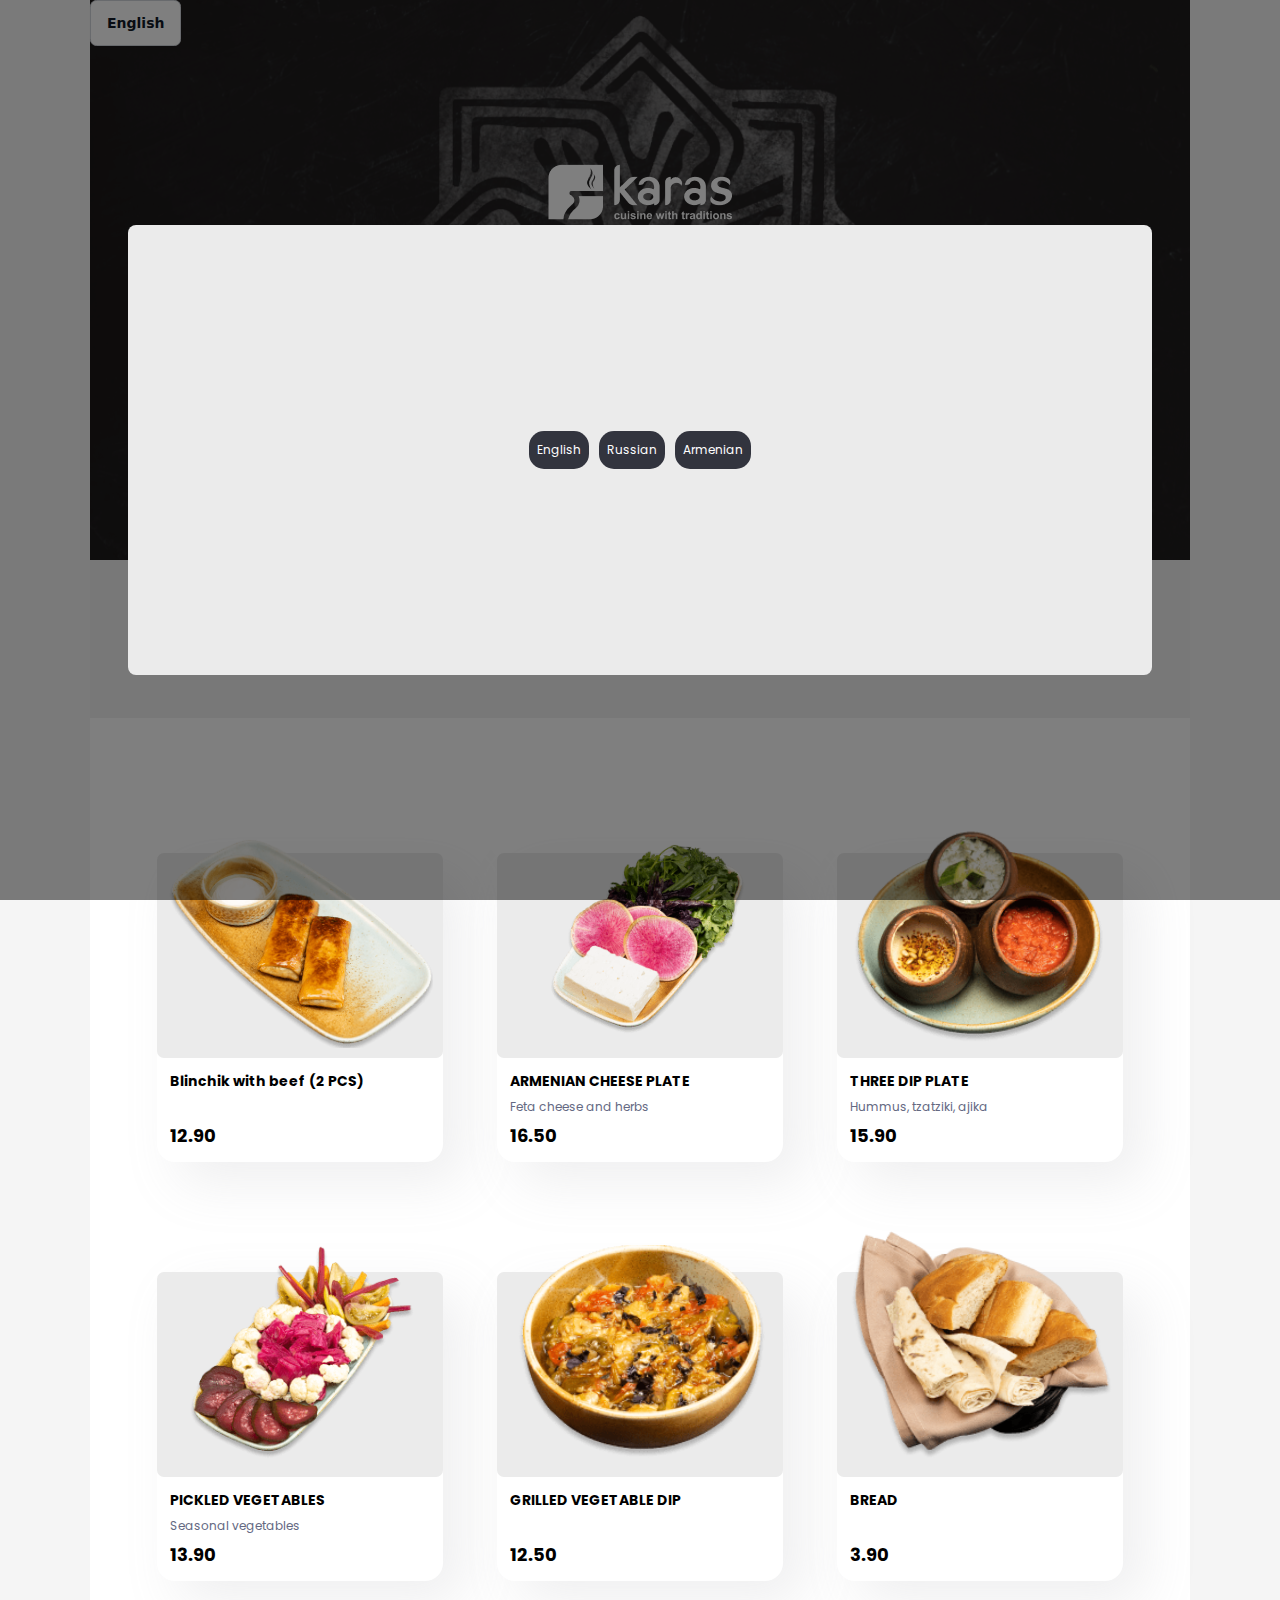
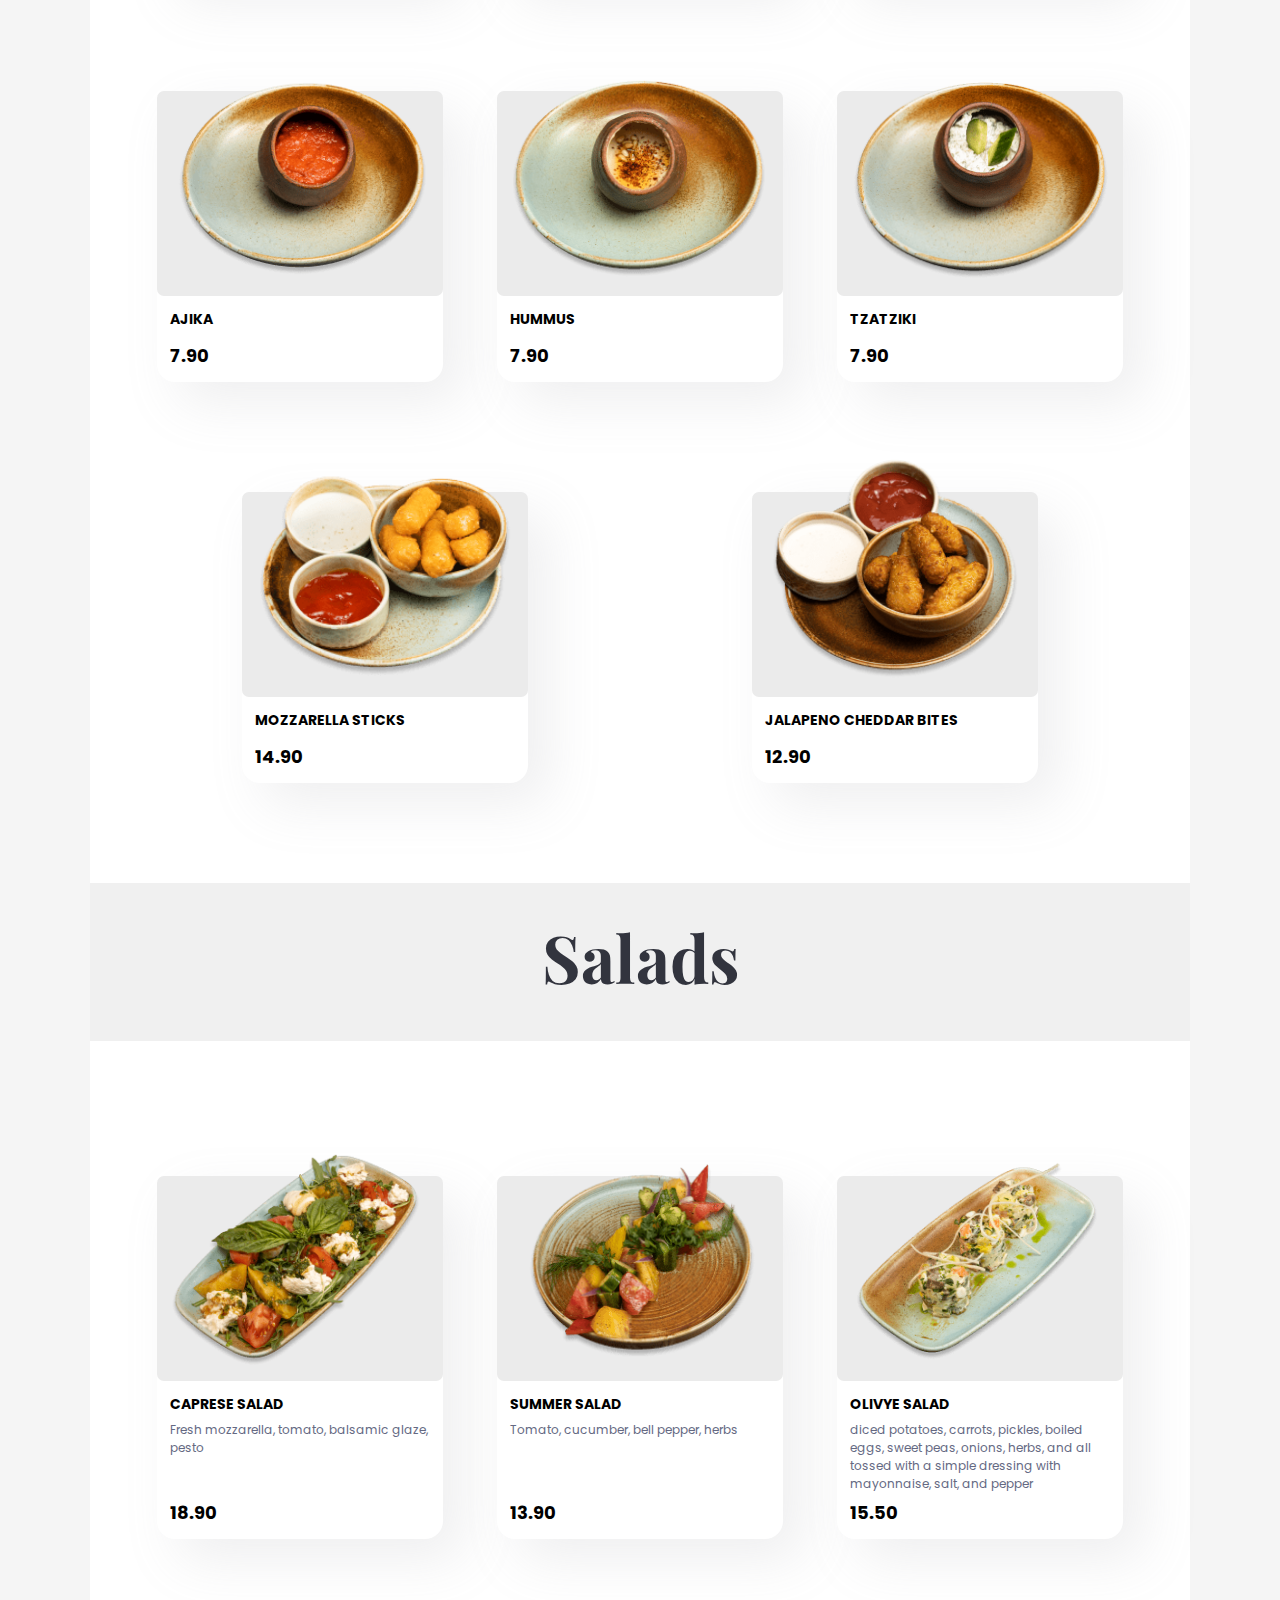
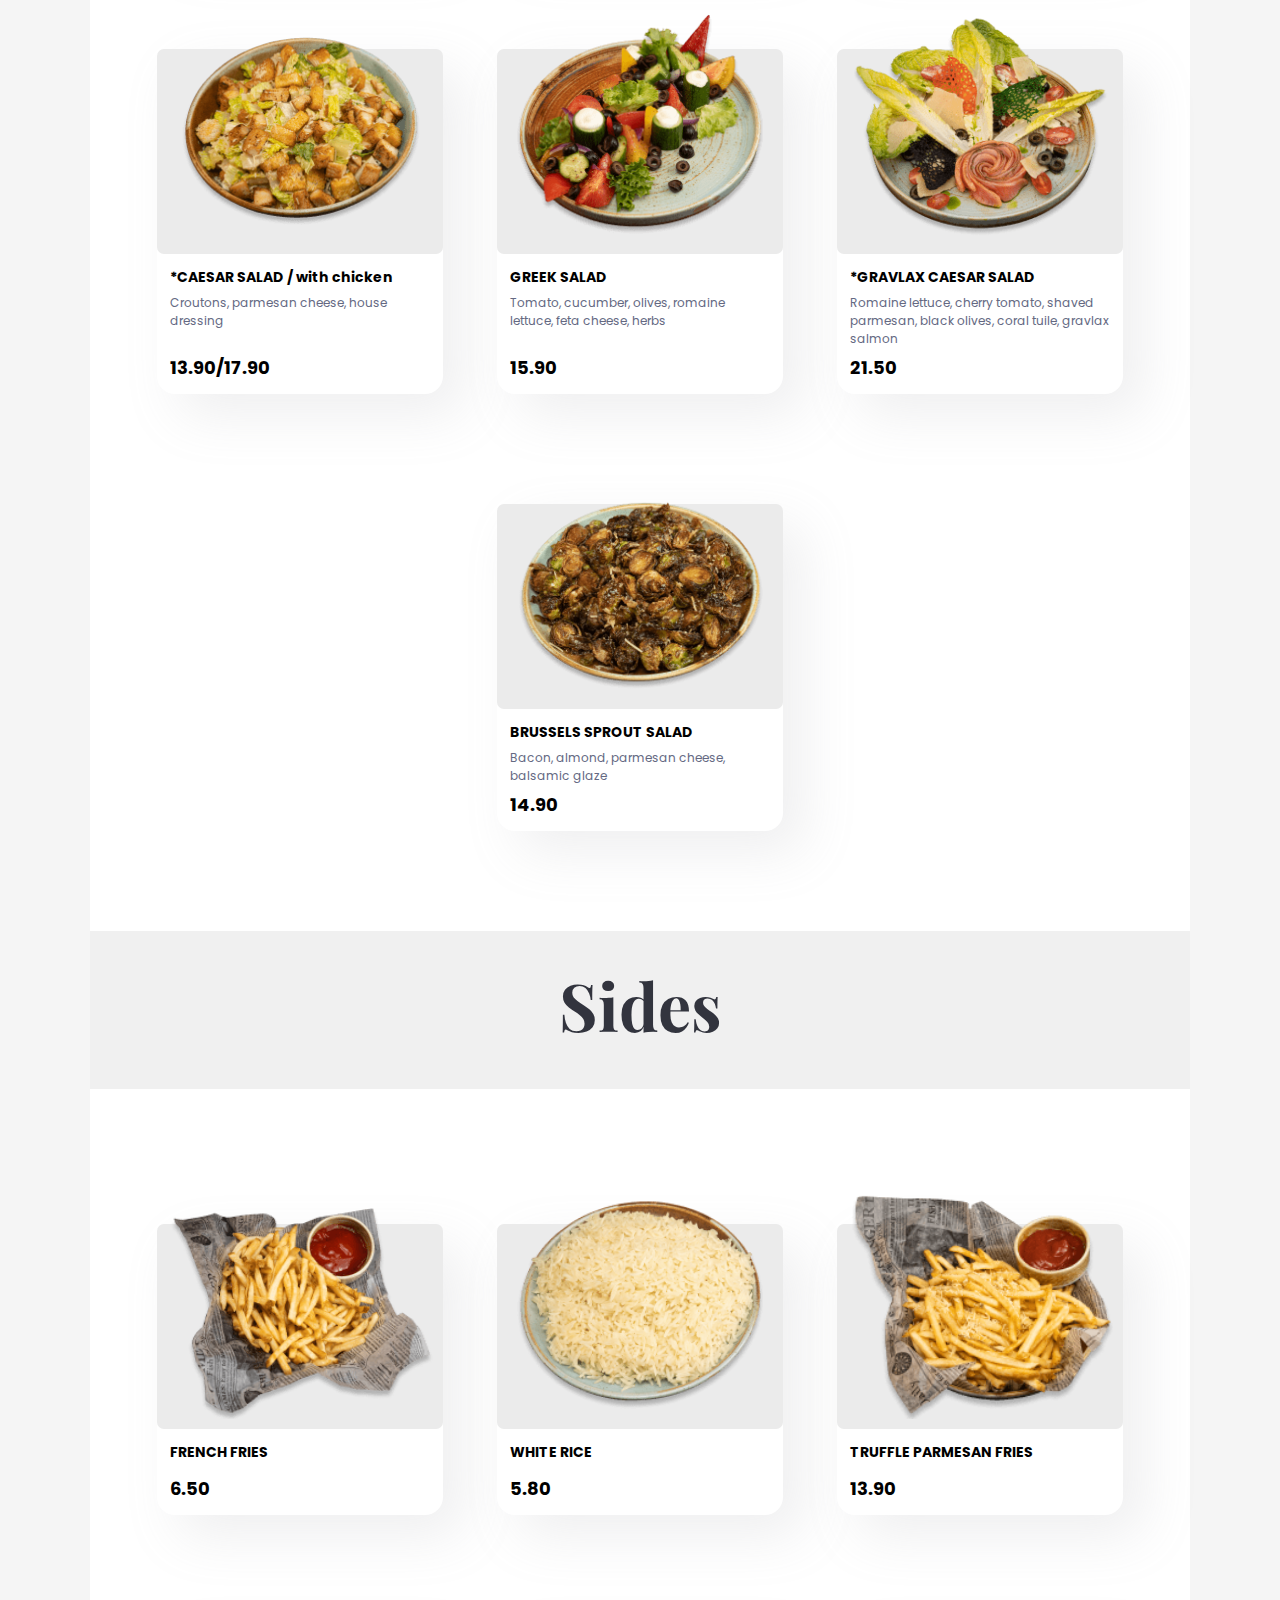
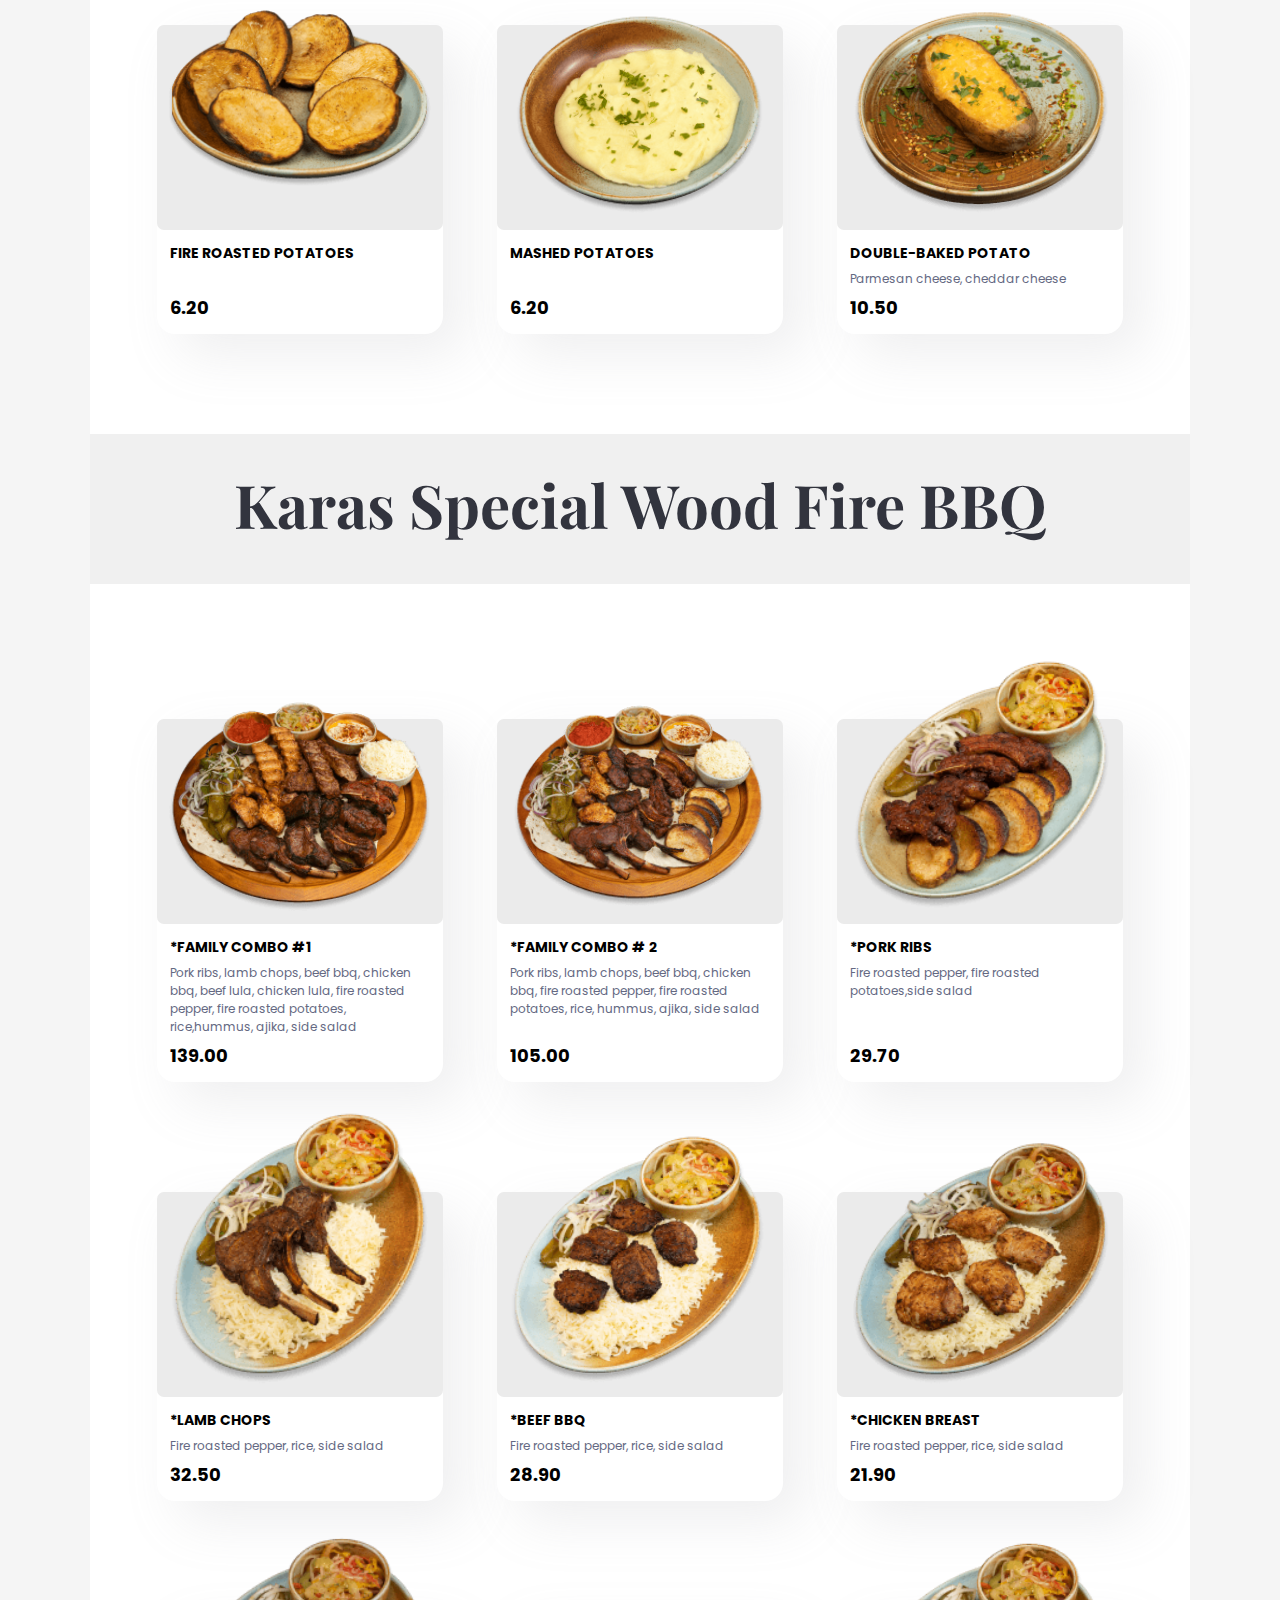
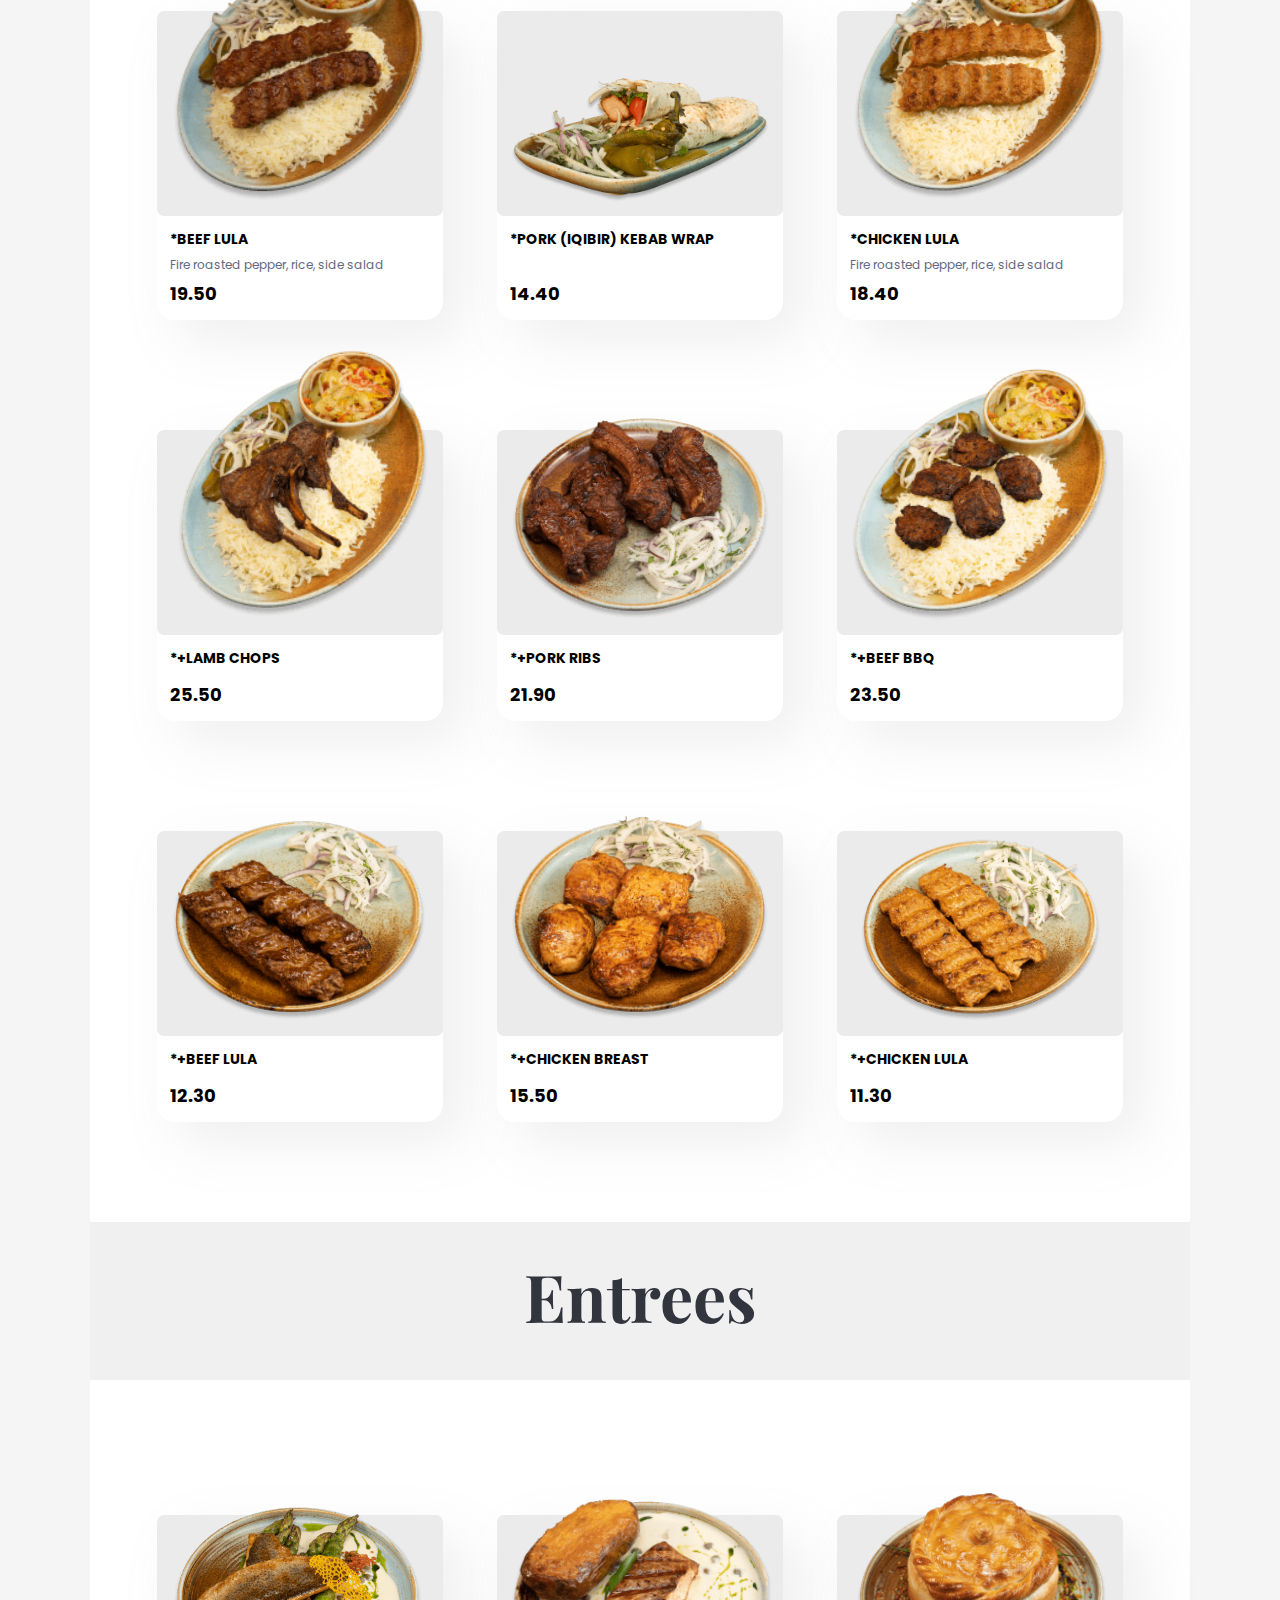
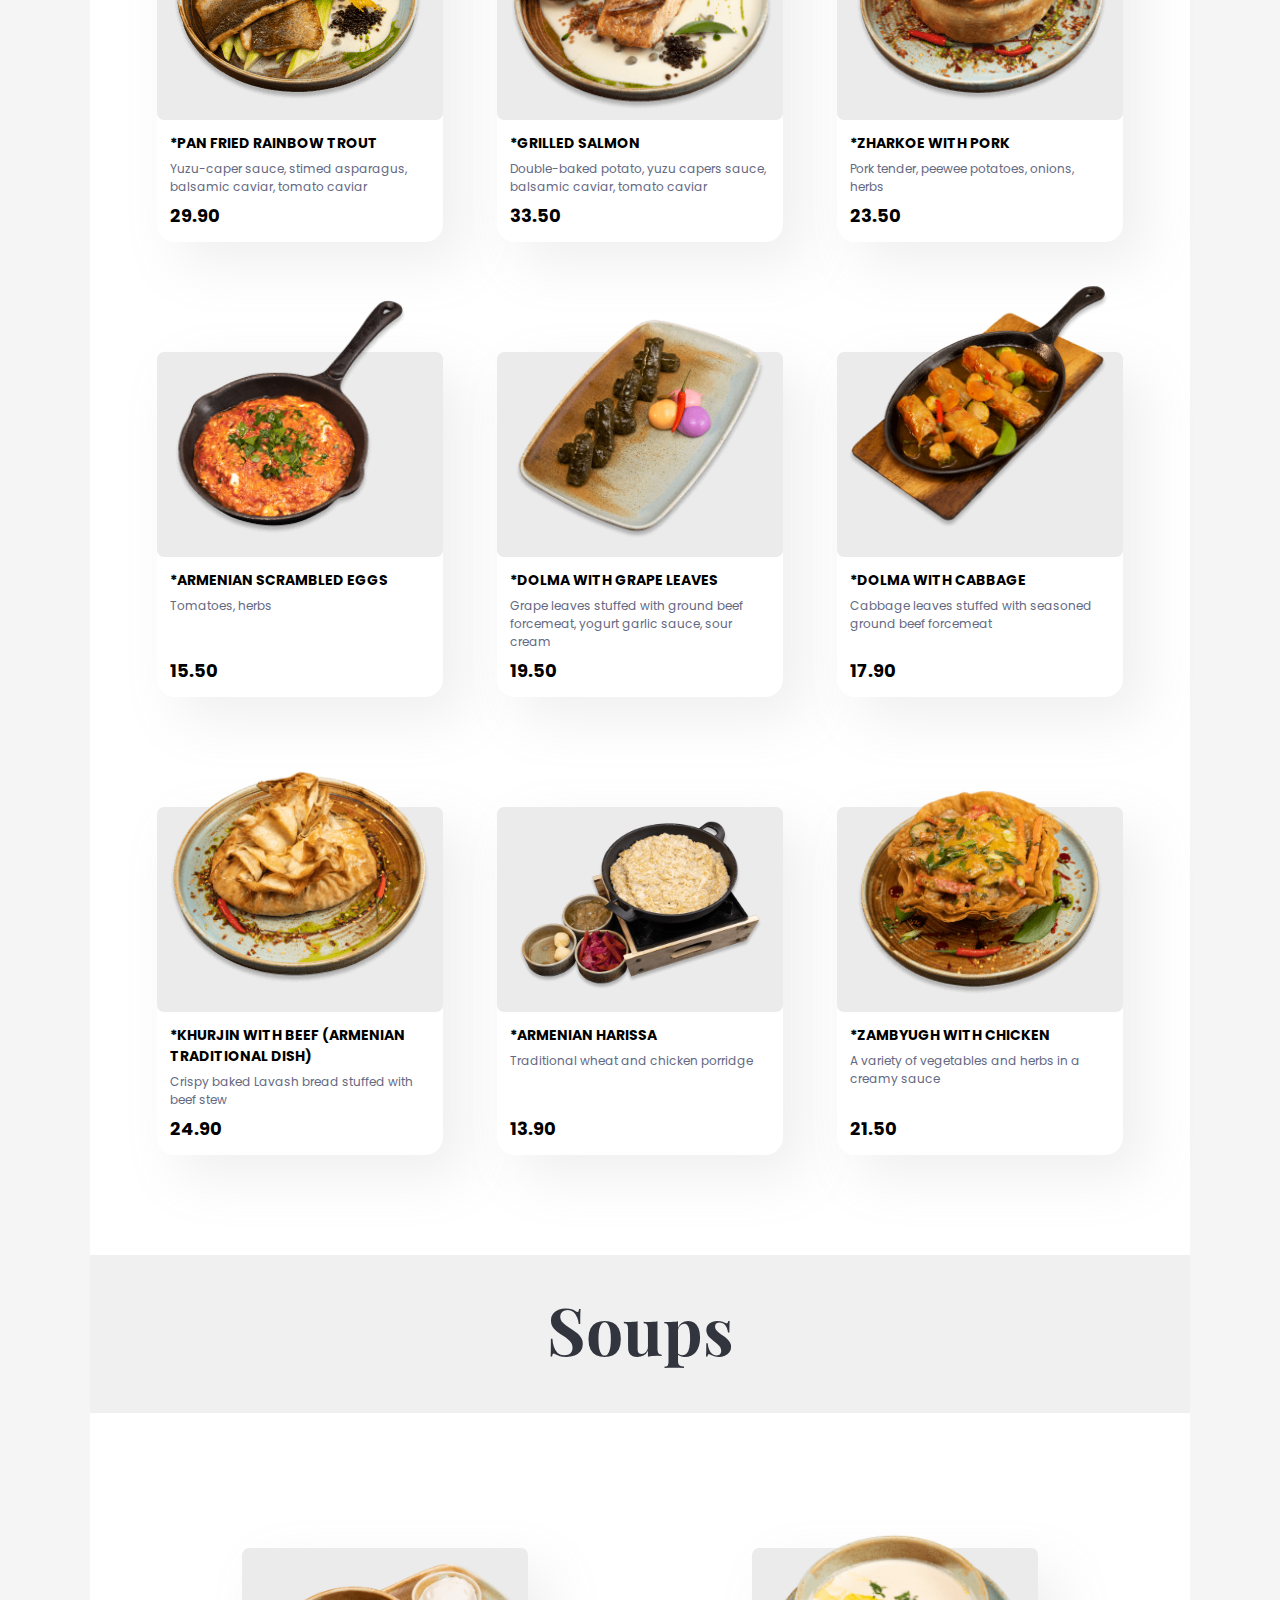
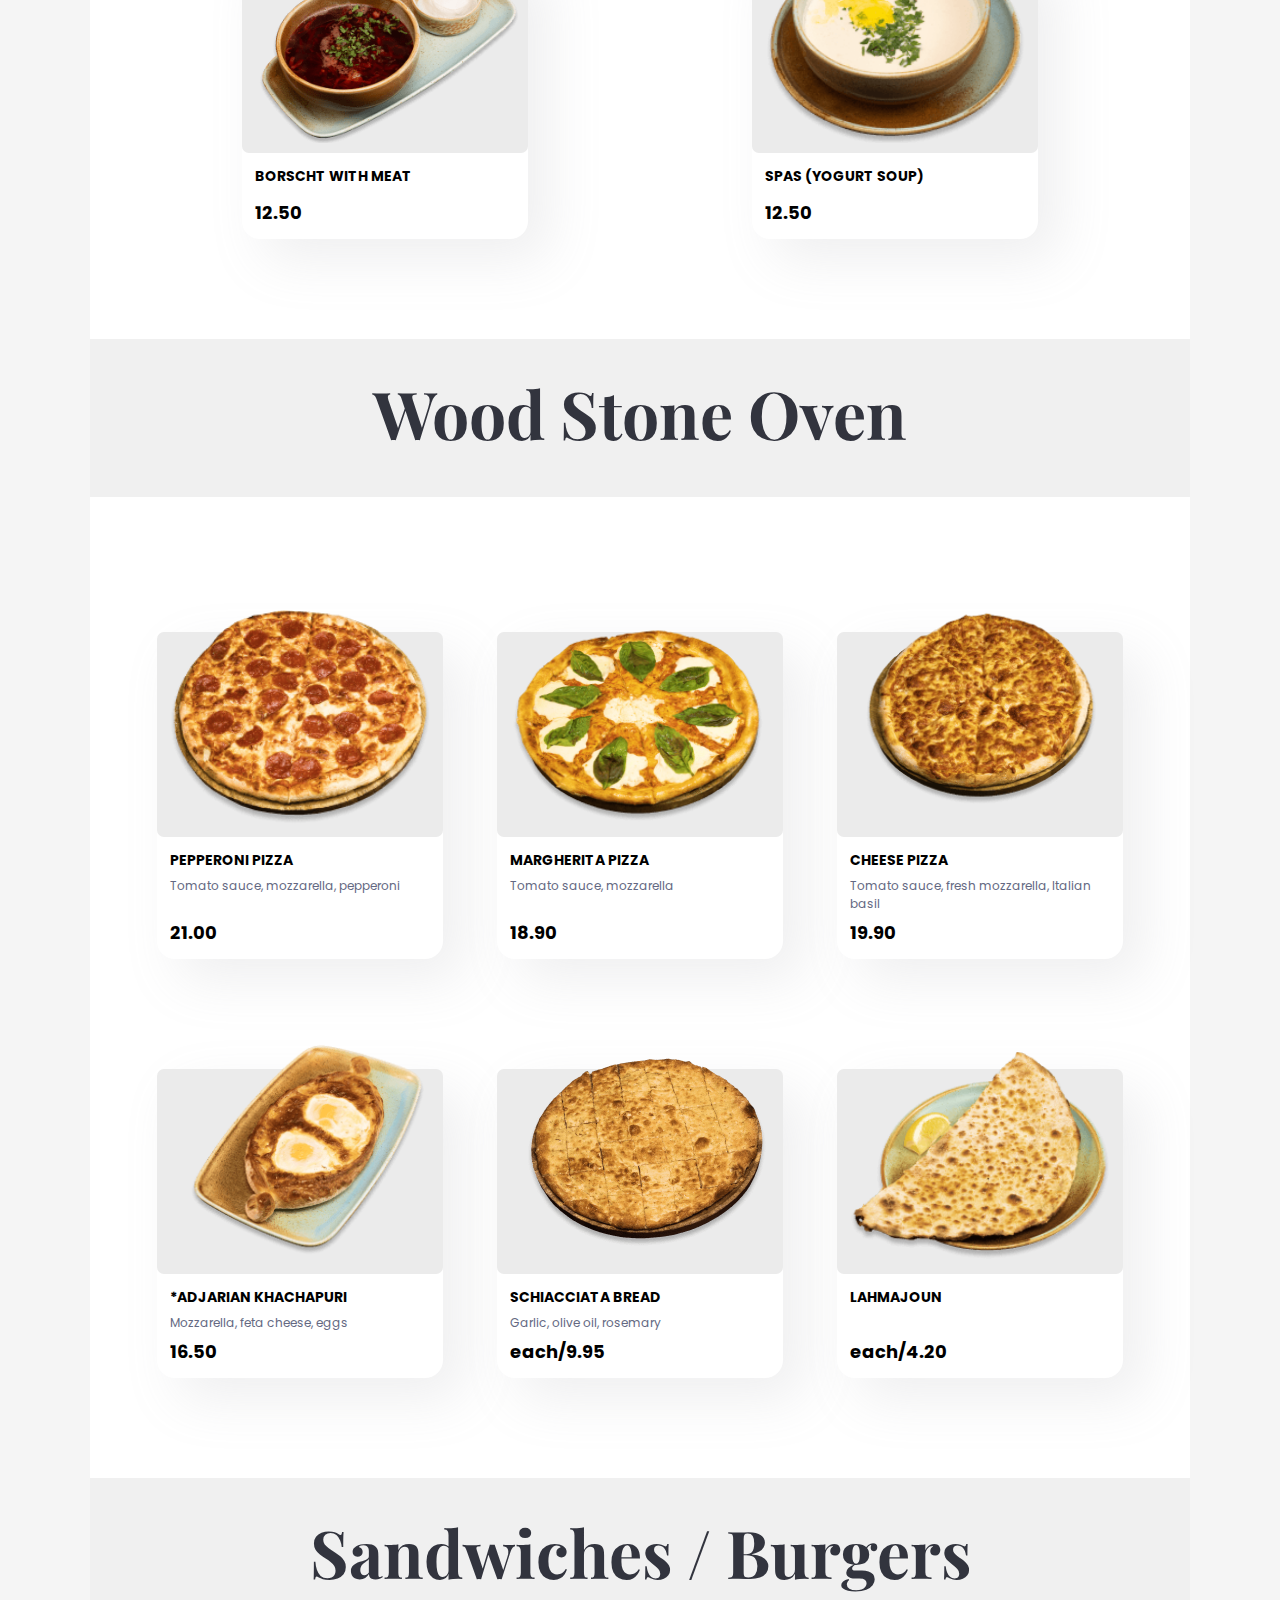
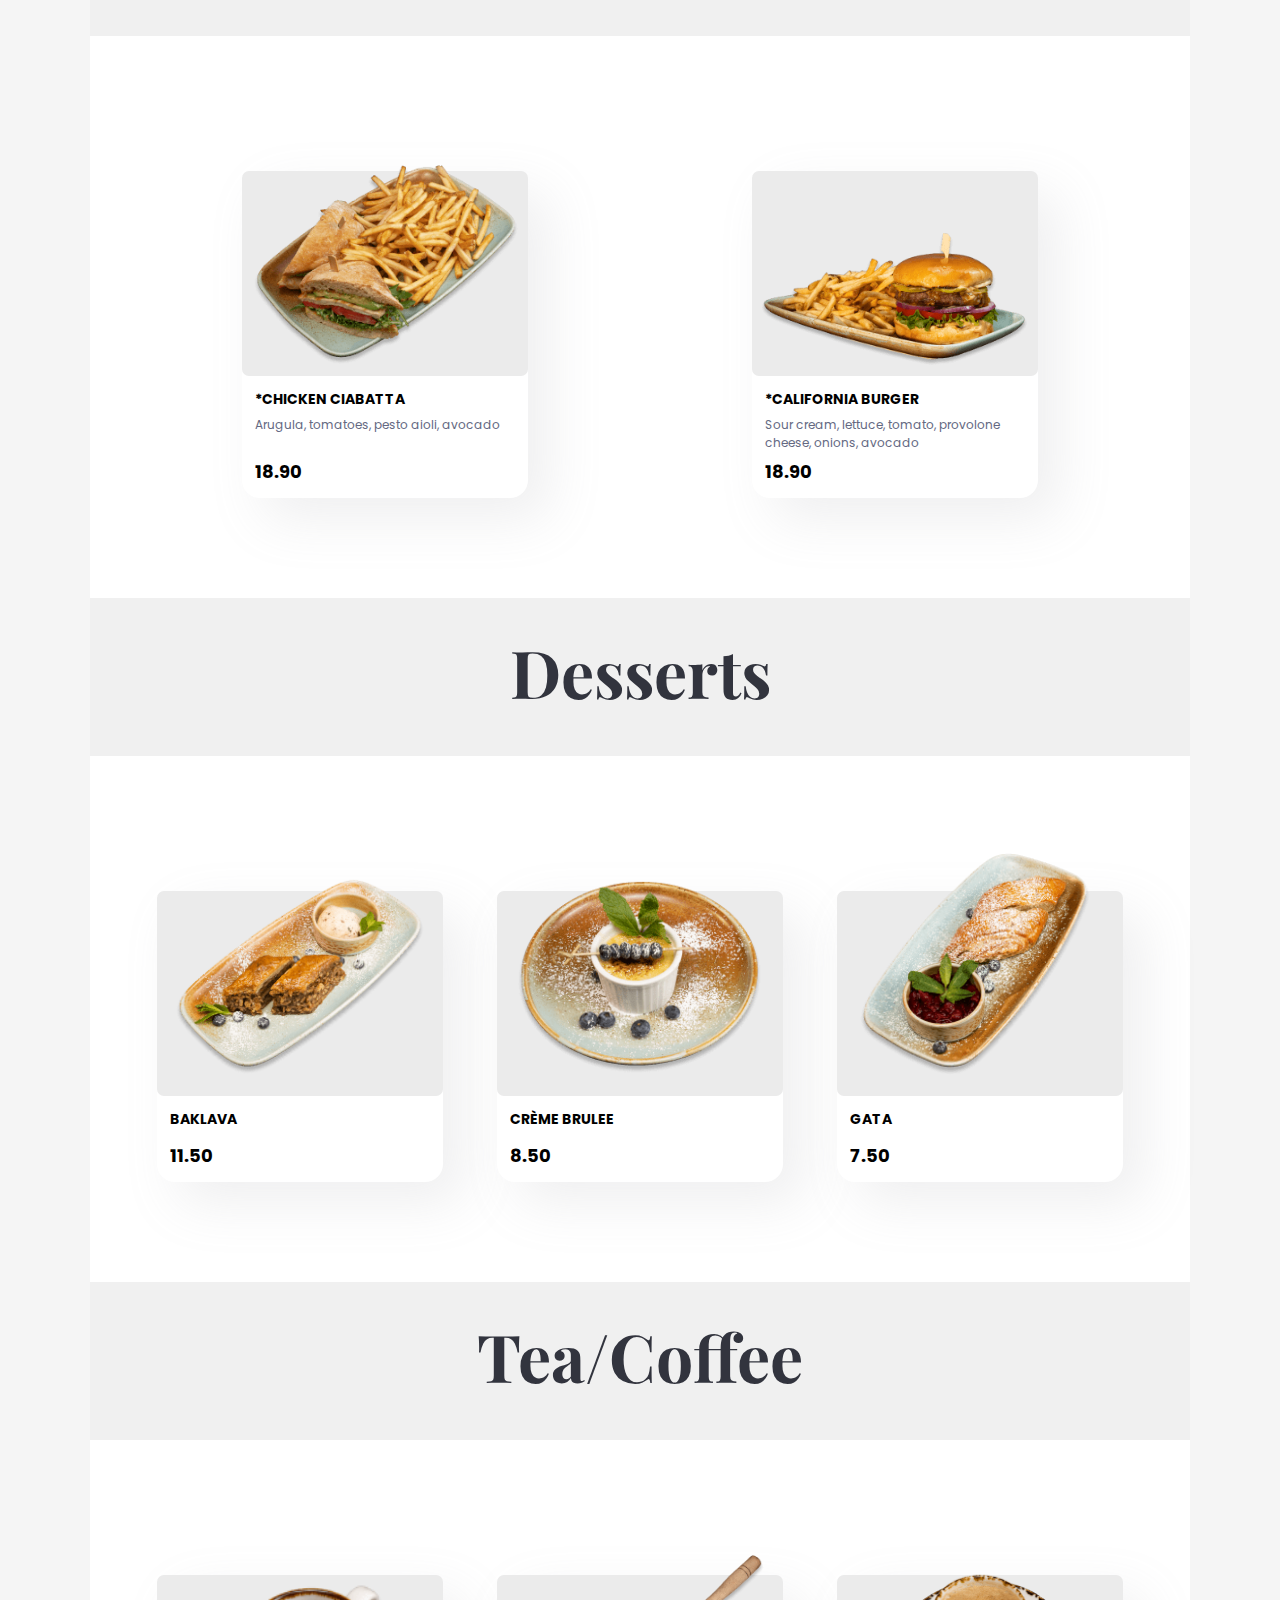
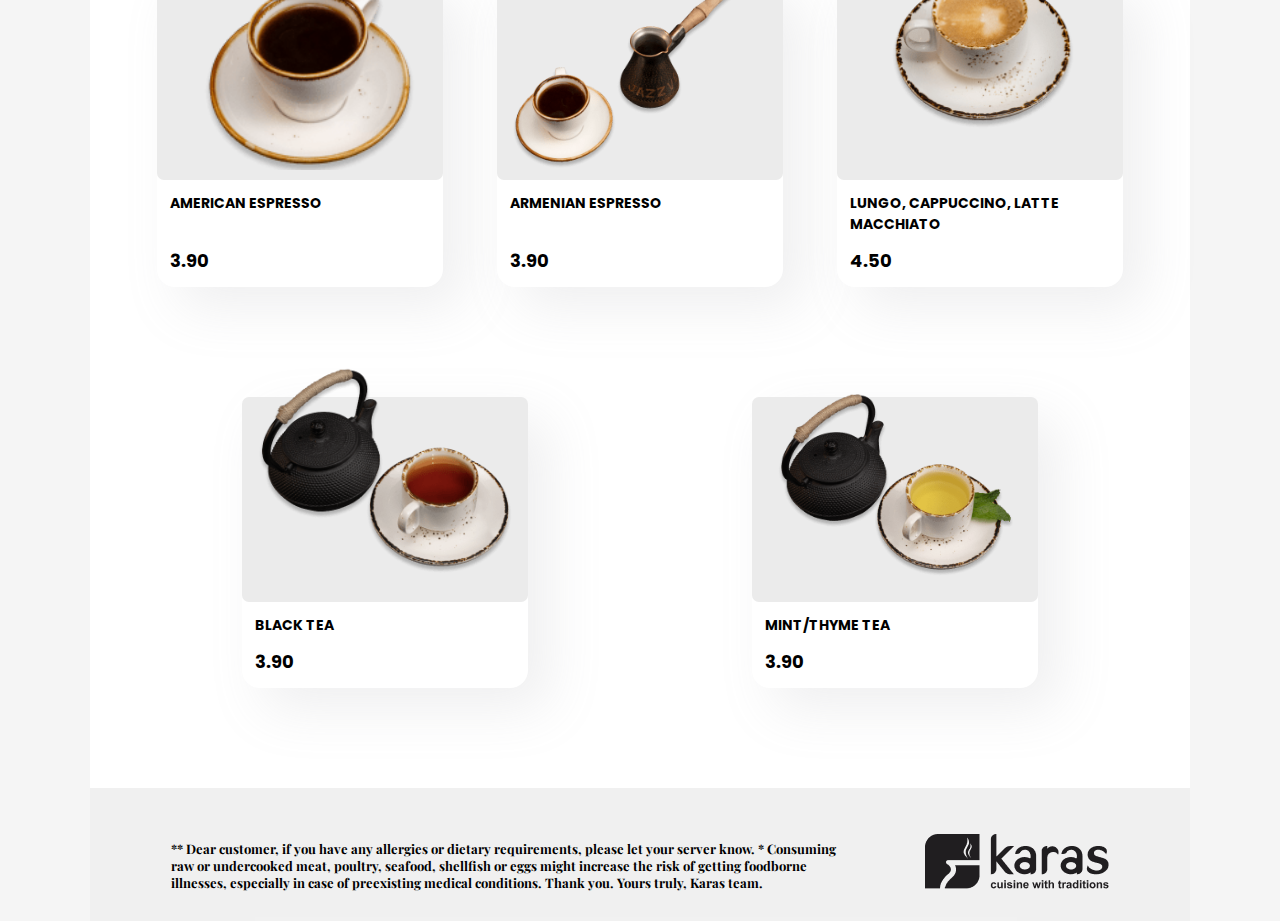
==== commit 2f928748: "add language change" ====
--- a/index.html
+++ b/index.html
@@ -8,13 +8,25 @@
     <link rel="preconnect" href="https://fonts.googleapis.com">
     <link rel="preconnect" href="https://fonts.gstatic.com" crossorigin>
     <link href="https://fonts.googleapis.com/css2?family=Playfair+Display:wght@400;500;600;700;800;900&family=Poppins:wght@300;400;500;600;700;800;900&display=swap" rel="stylesheet">
-    <link rel="stylesheet" href="css/style.css">
+    <link rel="stylesheet" type="text/css" href="css/style.css">
     <title>Karas</title>
 </head>
 <body>
+<div class="popup">
+    <div class="popup-background">
+        <div class="popup-block">
+            <div class="popup-lang" data-lang="en">English</div>
+            <div class="popup-lang" data-lang="ru">Russian</div>
+            <div class="popup-lang" data-lang="am">Armenian</div>
+        </div>
+    </div>
+</div>
 <div class="app-wrapper">
     <header>
         <div class="menu-block">
+            <div class="change-lang">
+                <button class="showPopupButton"></button>
+            </div>
             <div class="menu-background-logo">
                 <div class="header-logo">
                     <div class="logo">
--- a/css/style.css
+++ b/css/style.css
@@ -21,14 +21,96 @@
     background-color:rgba(217,217,217,0.15);
 }
 
-/* Header*/
+/*Popup Start*/
+.popup{
+    position: absolute;
+    width: 100%;
+    height: 100vh;
+    z-index: 9999;
+}
+
+.popup-background{
+    display: flex;
+    justify-content: center;
+    align-items: center;
+    width: 100%;
+    height: 100%;
+    background-color: rgba(0,0,0,0.5);
+}
+
+.popup-block{
+    display: flex;
+    justify-content: center;
+    align-items: center;
+    background-color: #EBEBEB;
+    width: 80%;
+    height: 50%;
+    border-radius: 8px;
+    gap:10px;
+}
+
+.popup-lang{
+    padding: 10px 8px;
+    font-size: 12px;
+    cursor: pointer;
+    border-radius: 15px;
+    background-color: #32343E;
+    text-align: center;
+    color:#fff;
+}
+
+.popup-lang img{
+    width: 35px;
+    height: 35px;
+}
+
+.disablePopup{
+    display: none;
+}
+.showPopupButton{
+    background-color: #FFFFFF;
+    border: 1px solid rgb(209,213,219);
+    border-radius: .4rem;
+    box-sizing: border-box;
+    color: #111827;
+    font-family: "Inter var",ui-sans-serif,system-ui,-apple-system,system-ui,"Segoe UI",Roboto,"Helvetica Neue",Arial,"Noto Sans",sans-serif,"Apple Color Emoji","Segoe UI Emoji","Segoe UI Symbol","Noto Color Emoji";
+    font-size: .875rem;
+    font-weight: 600;
+    line-height: 1.25rem;
+    padding: .75rem 1rem;
+    text-align: center;
+    text-decoration: none #D1D5DB solid;
+    text-decoration-thickness: auto;
+    box-shadow: 0 1px 2px 0 rgba(0, 0, 0, 0.05);
+    cursor: pointer;
+    user-select: none;
+    -webkit-user-select: none;
+    touch-action: manipulation;
+}
+.showPopupButton:hover {
+    background-color: rgb(249,250,251);
+}
+
+.showPopupButton:focus {
+    outline: 2px solid transparent;
+    outline-offset: 2px;
+}
+
+.showPopupButton:focus-visible {
+    box-shadow: none;
+}
+/*End Popup*/
 
 .menu-block{
+    position: relative;
     width: 100%;
     height: 260px;
     background-image: url("../assets/images/logoBackground/background-min.png");
     background-repeat: no-repeat;
     background-size: cover;
+}
+.change-lang{
+    position: absolute;
 }
 
 .menu-background-logo {
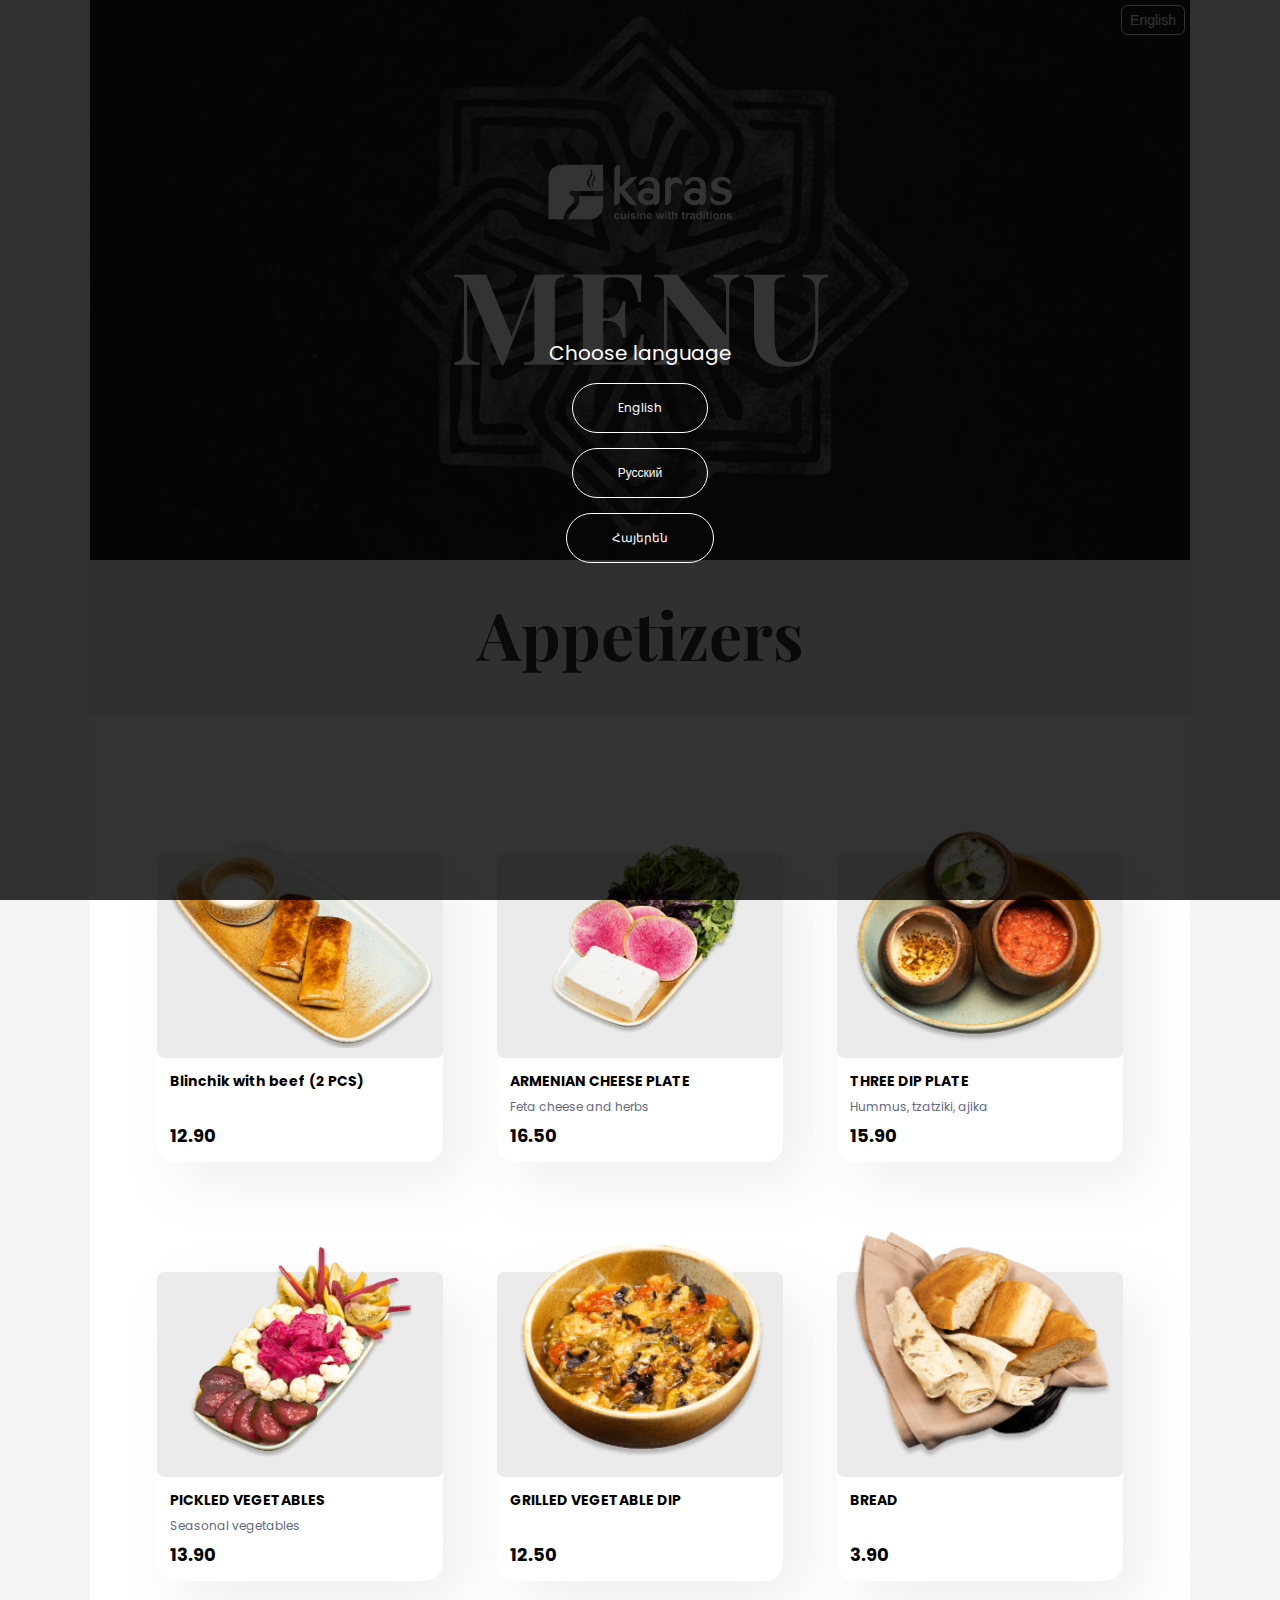
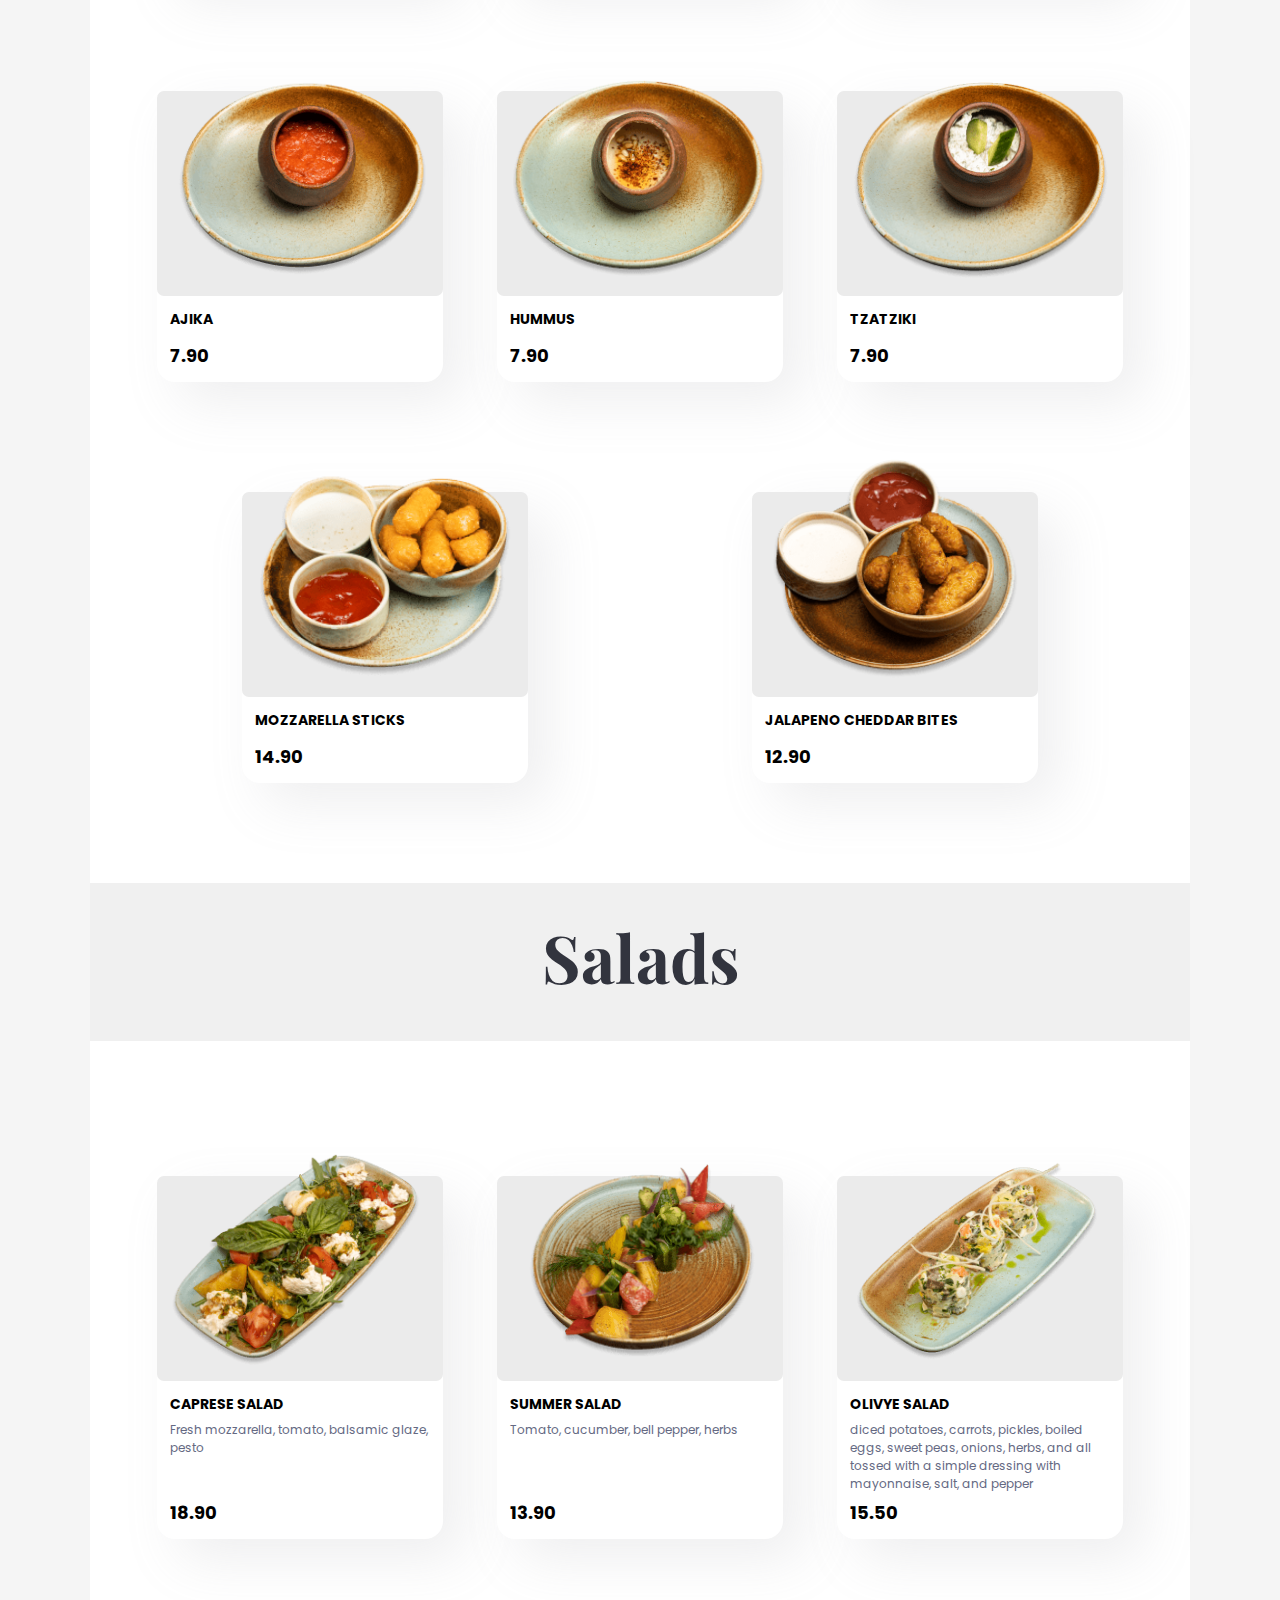
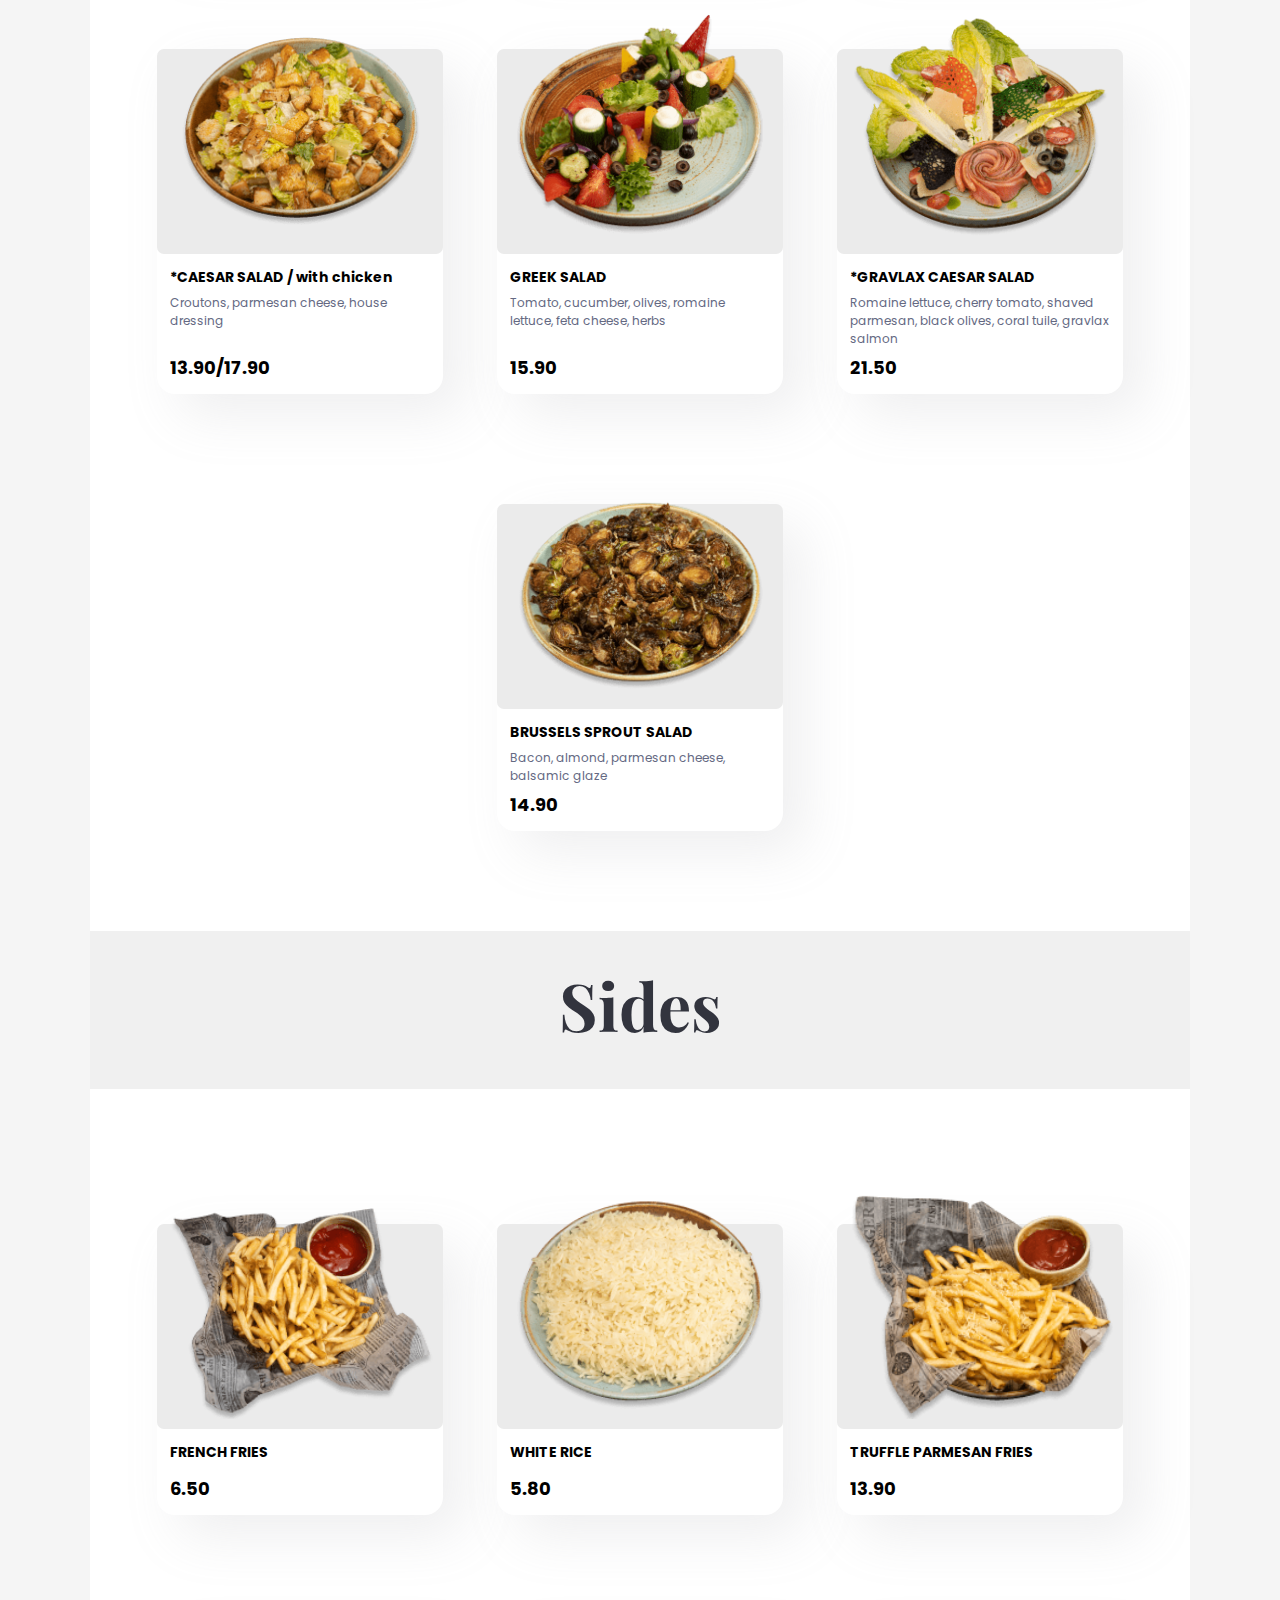
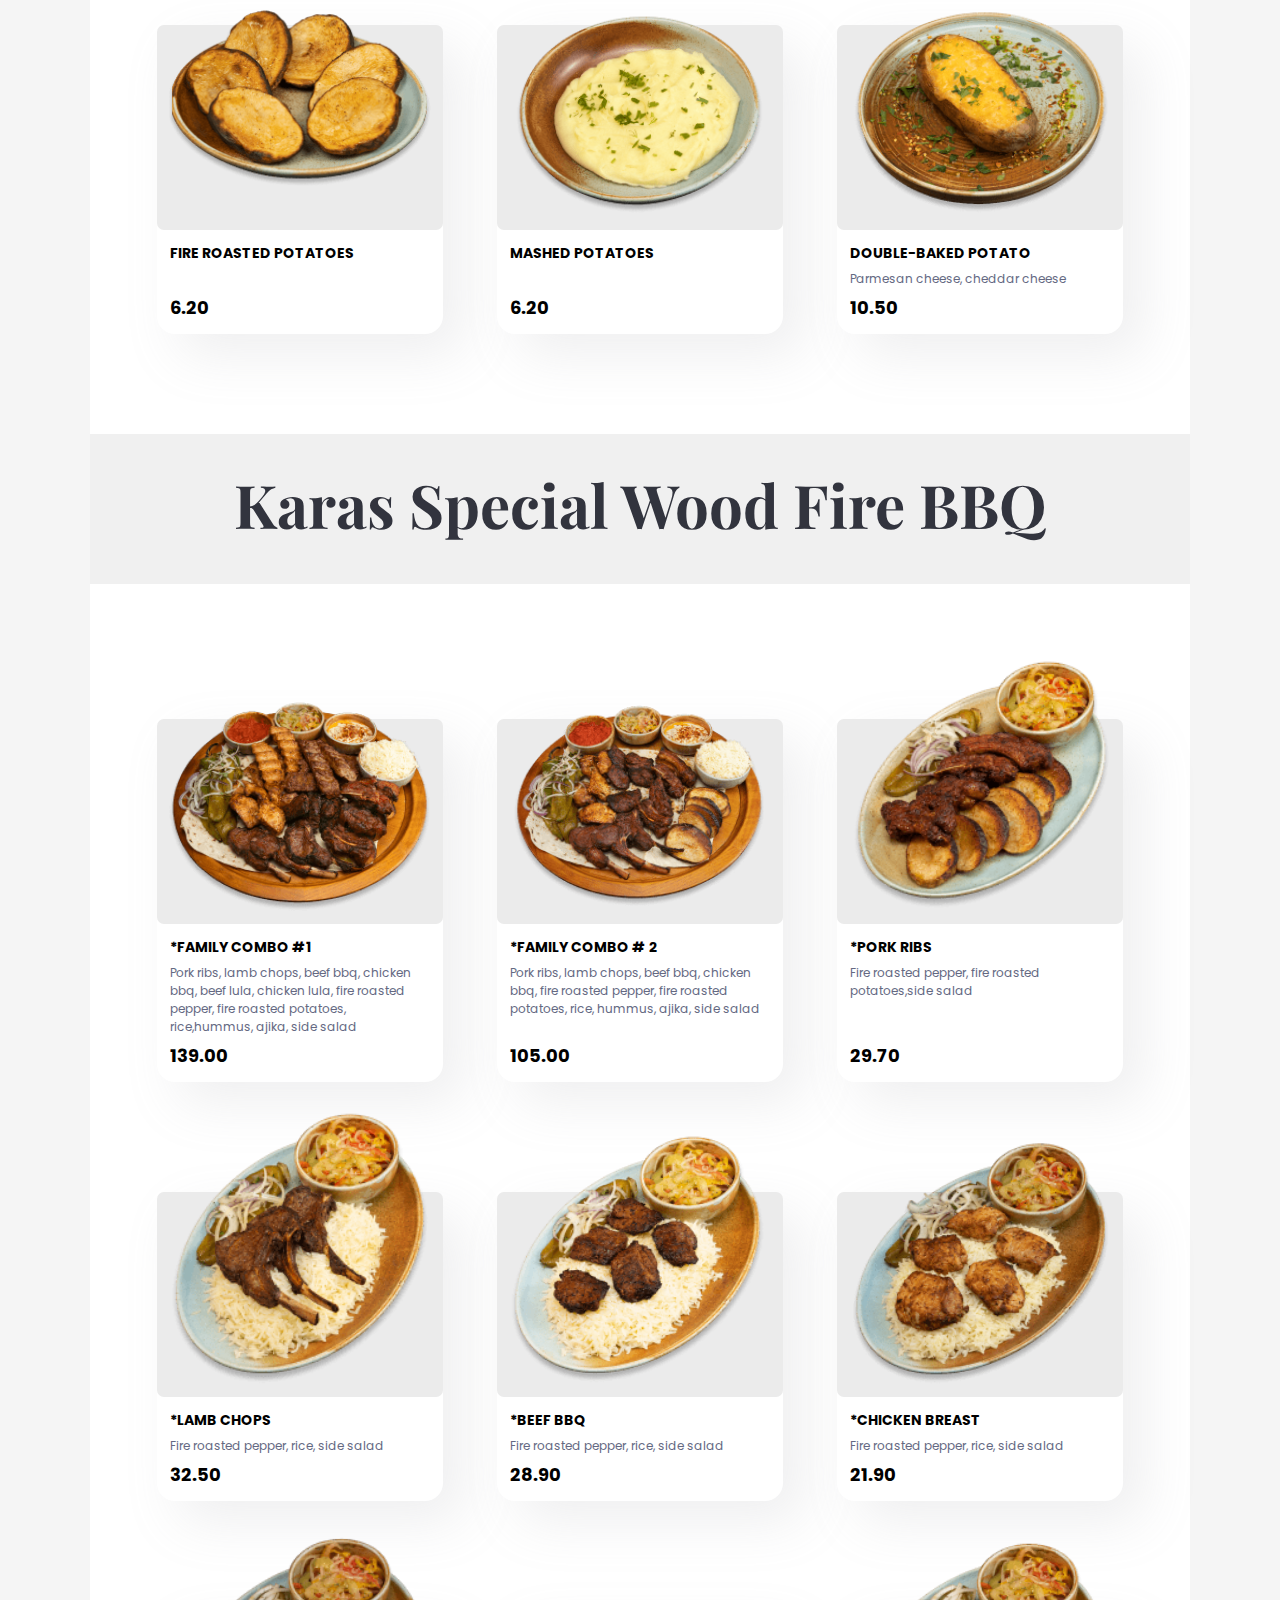
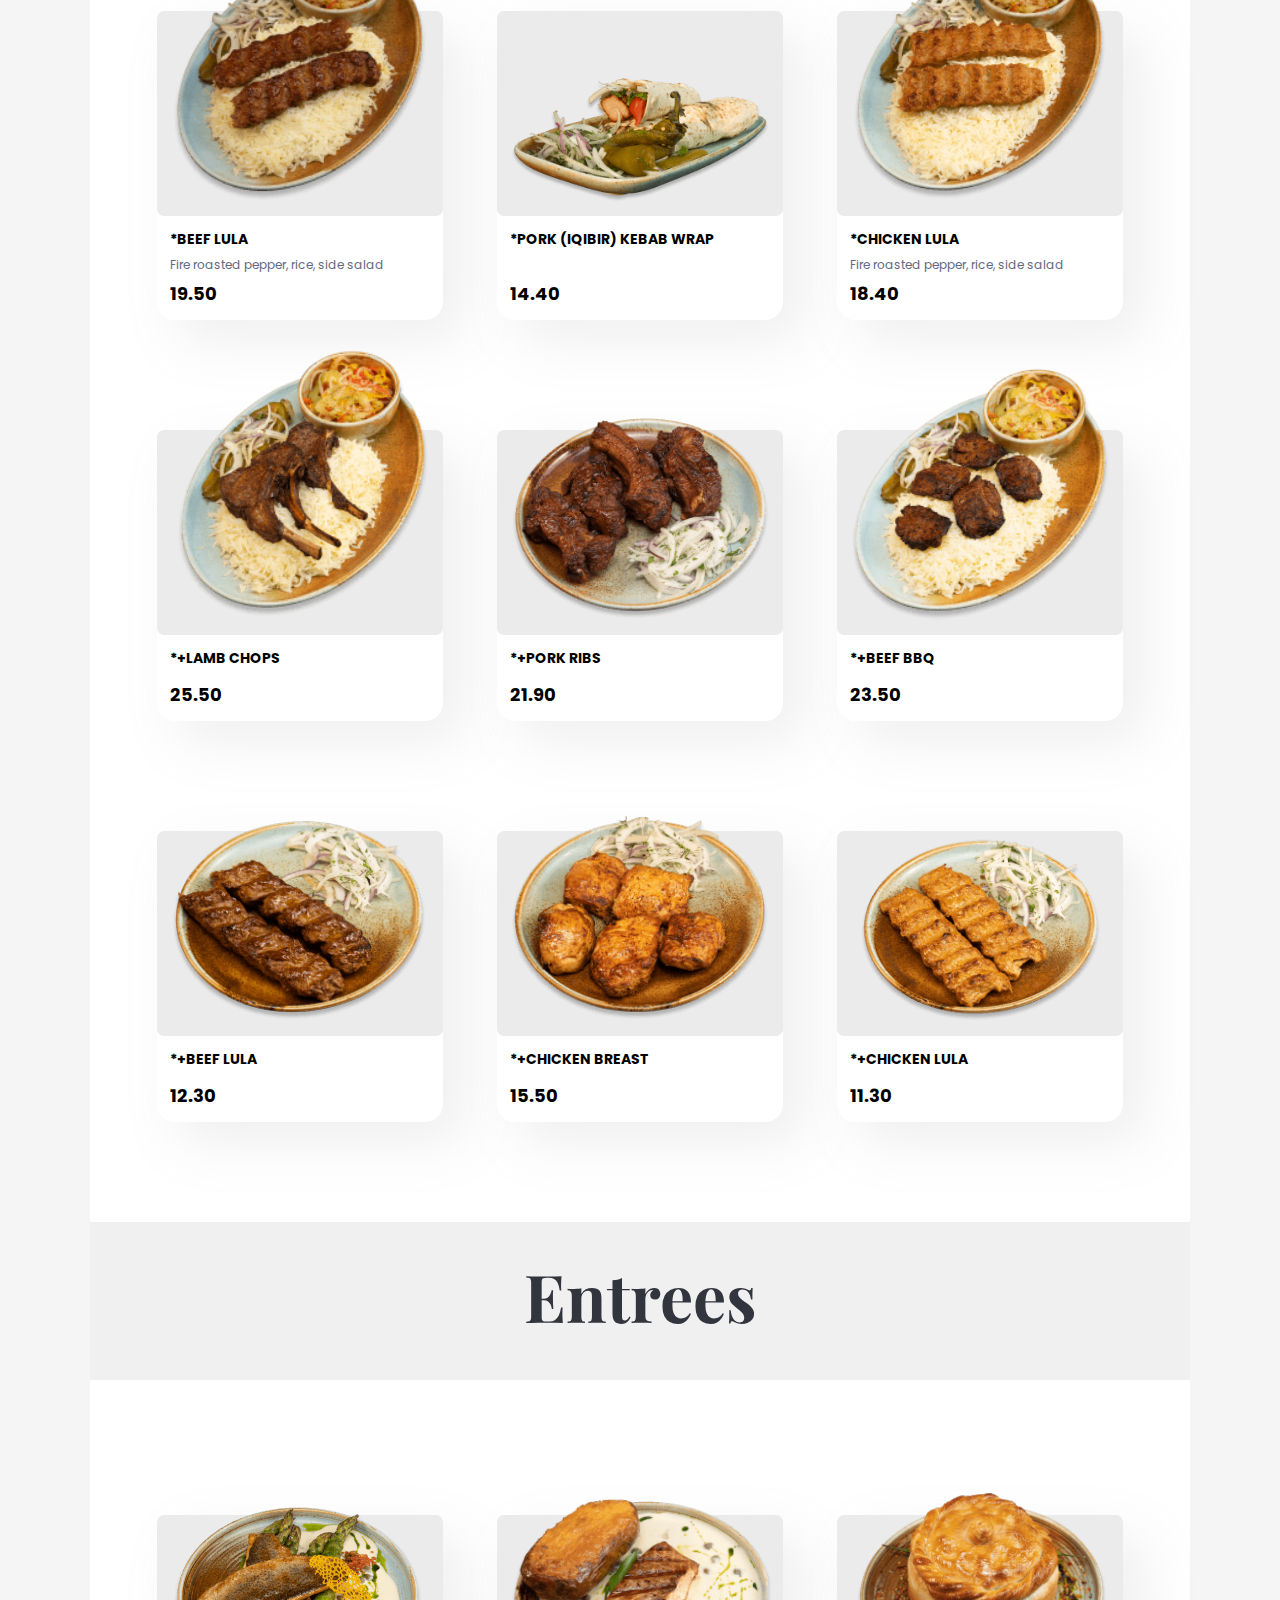
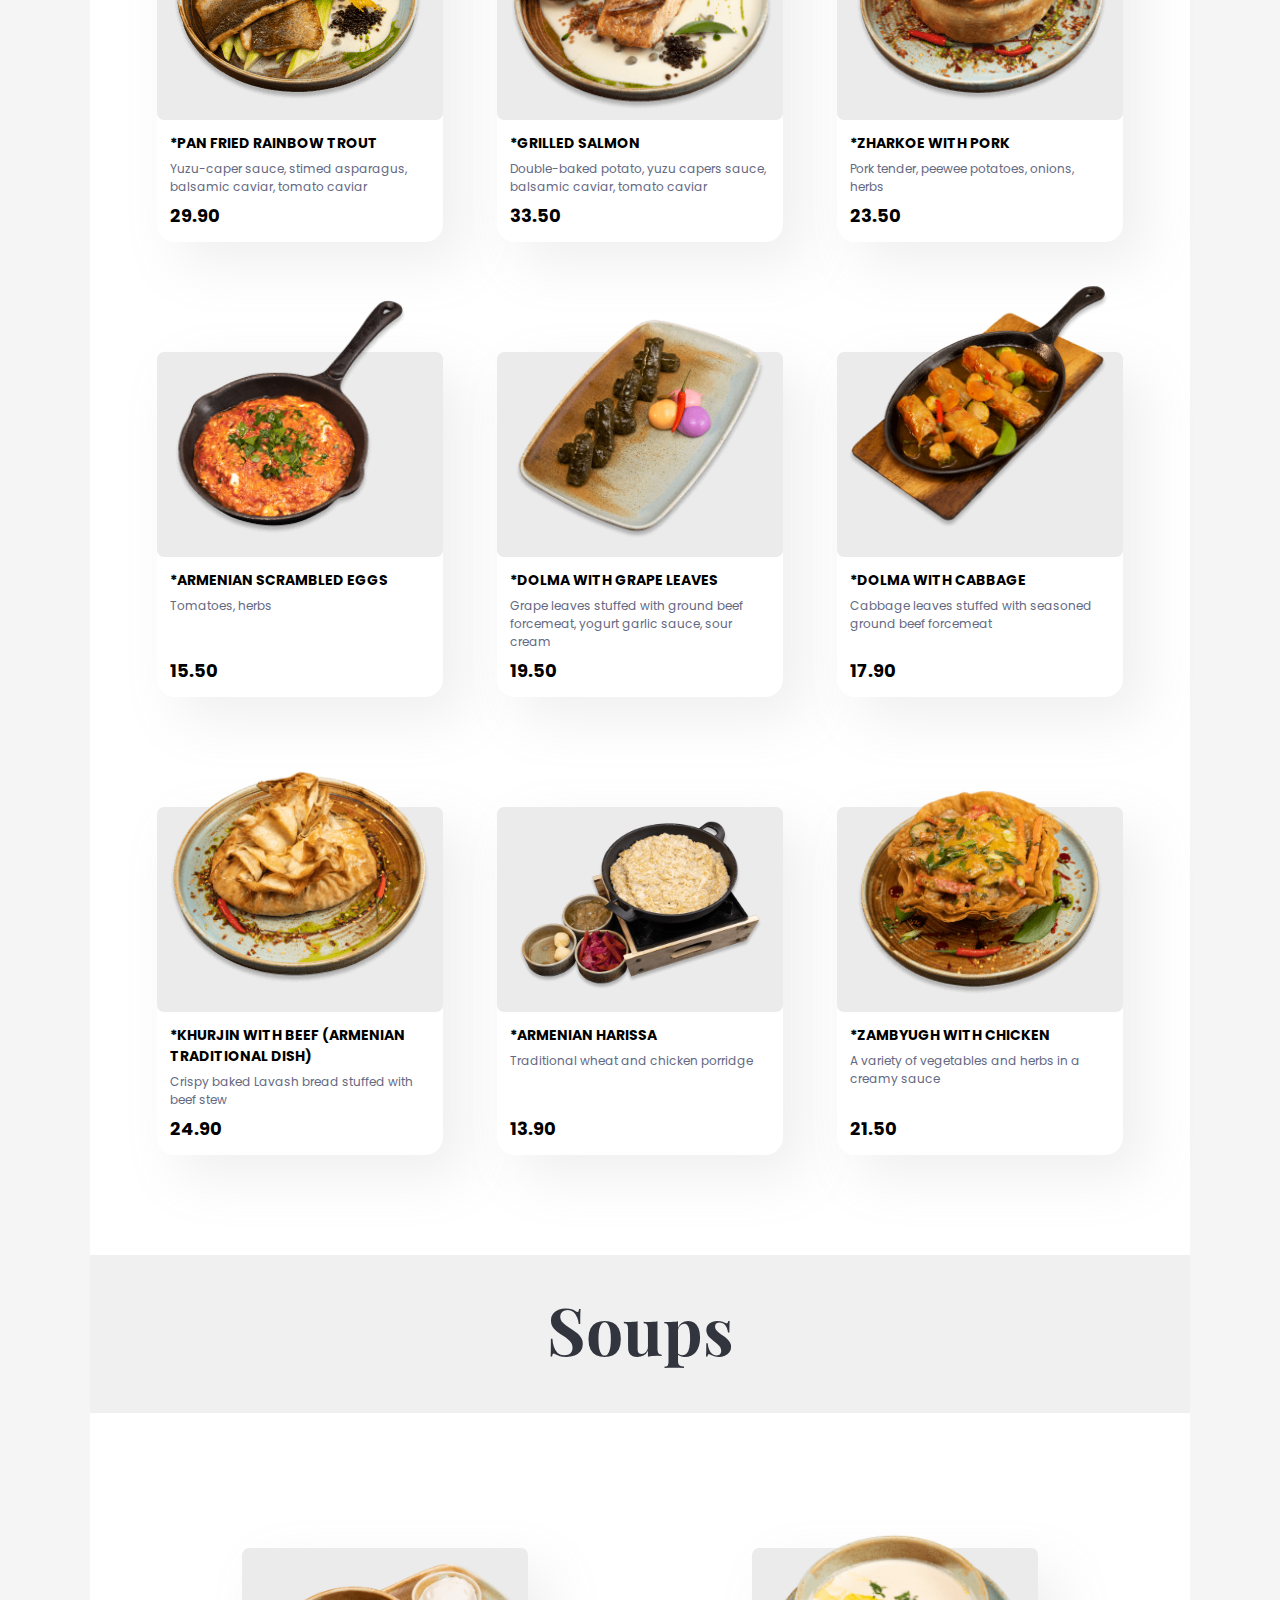
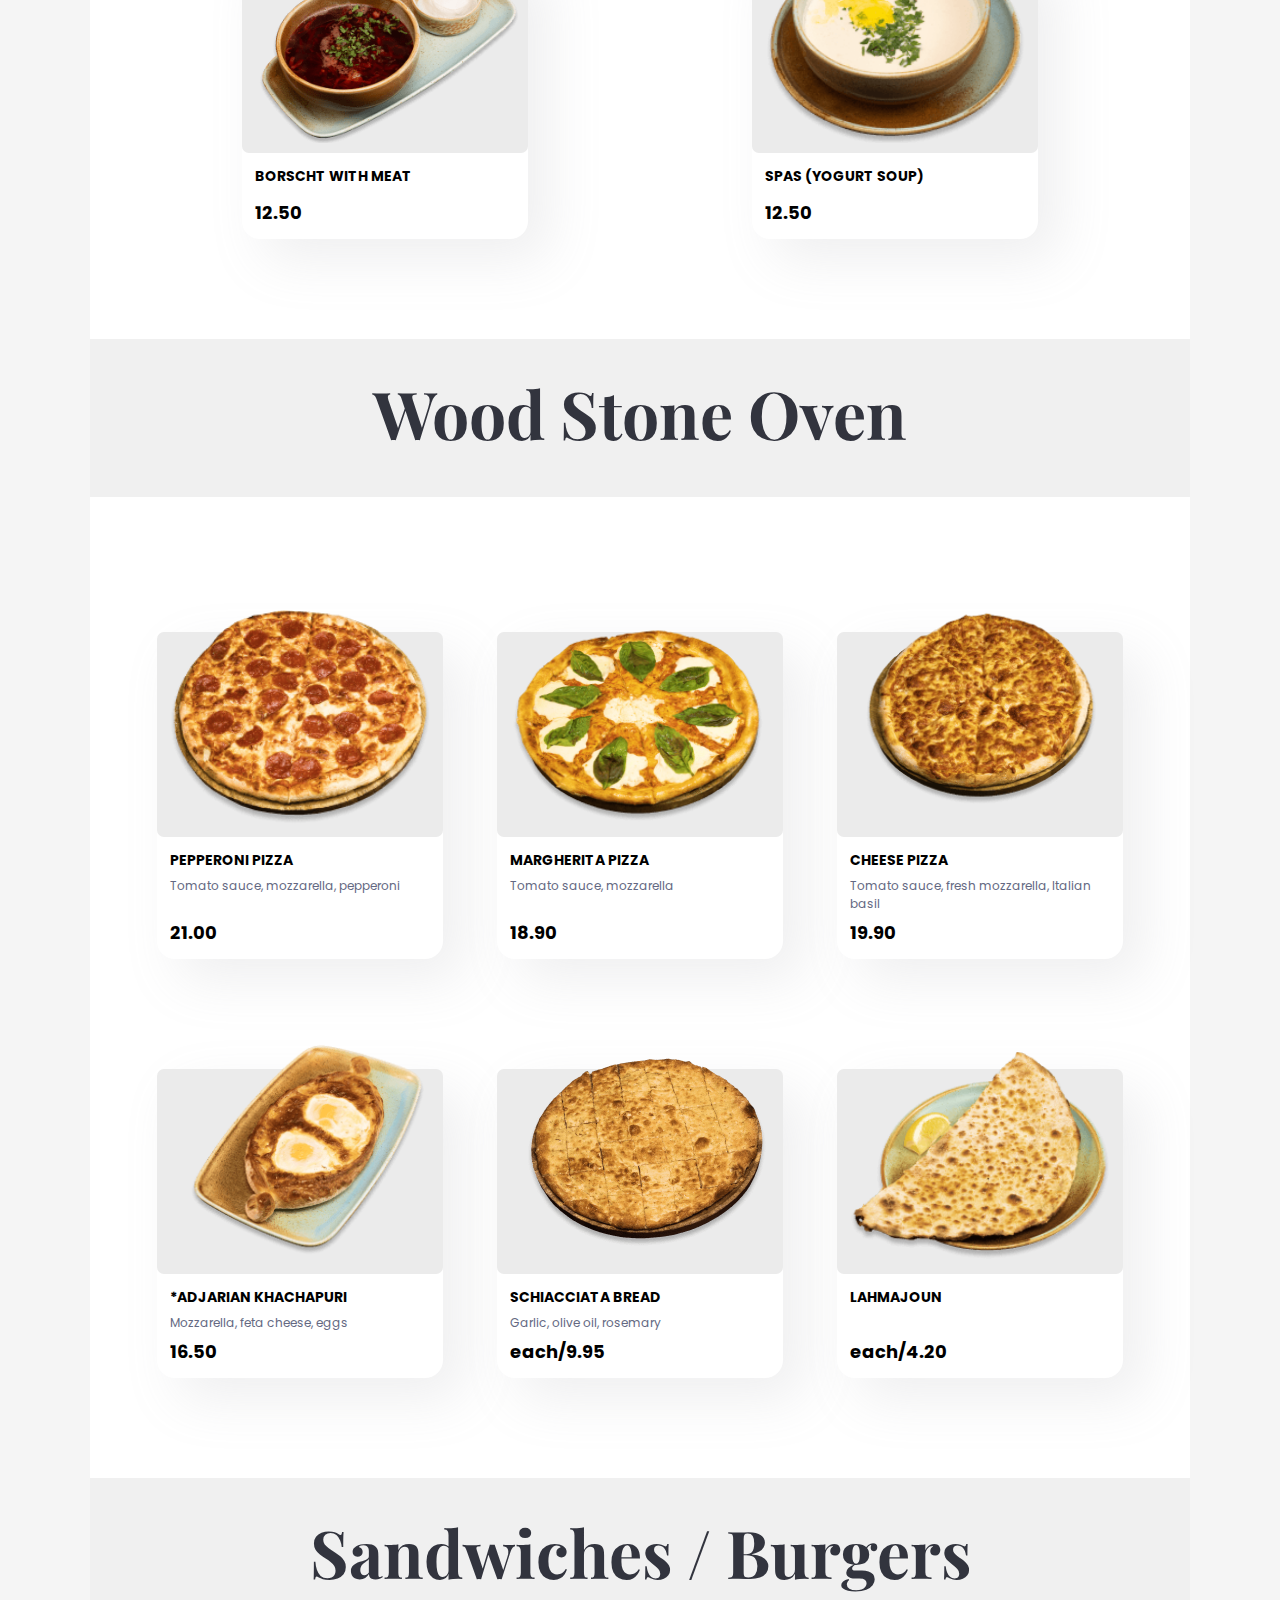
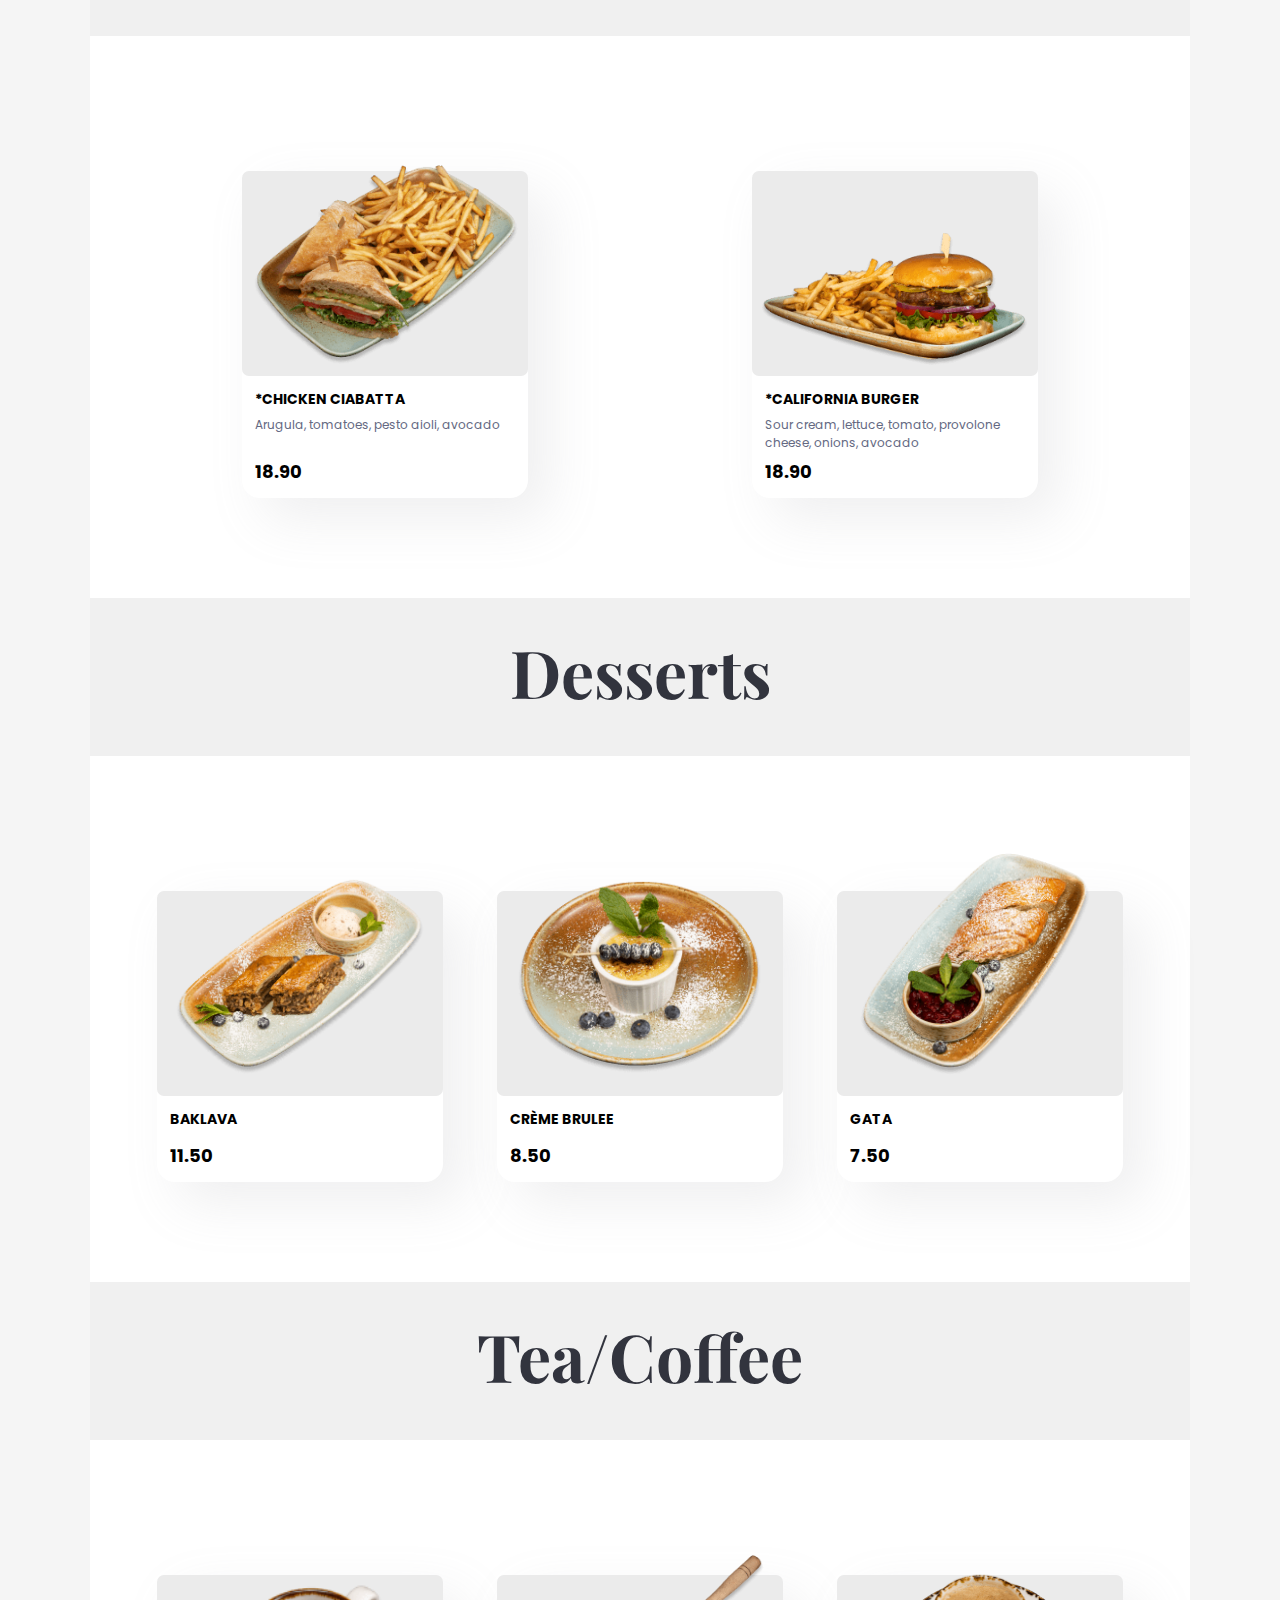
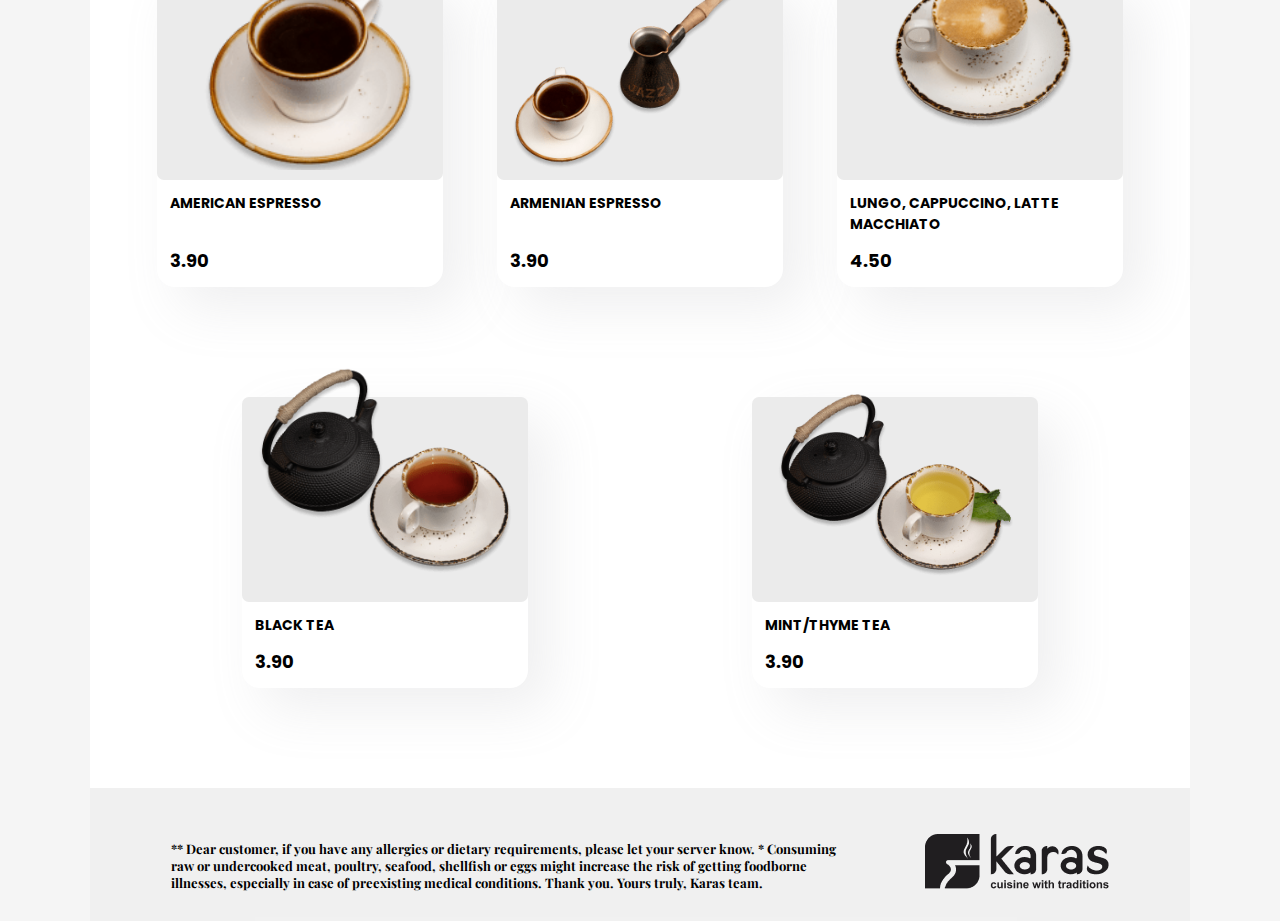
==== commit fc1c2480: "styleing popup and close popup by default lang is exist" ====
--- a/index.html
+++ b/index.html
@@ -15,9 +15,10 @@
 <div class="popup">
     <div class="popup-background">
         <div class="popup-block">
+            <div class="popup-text"></div>
             <div class="popup-lang" data-lang="en">English</div>
-            <div class="popup-lang" data-lang="ru">Russian</div>
-            <div class="popup-lang" data-lang="am">Armenian</div>
+            <div class="popup-lang" data-lang="ru">Русский</div>
+            <div class="popup-lang" data-lang="am">Հայերեն</div>
         </div>
     </div>
 </div>
@@ -25,7 +26,7 @@
     <header>
         <div class="menu-block">
             <div class="change-lang">
-                <button class="showPopupButton"></button>
+                <button class="showPopupButton"><span></span></button>
             </div>
             <div class="menu-background-logo">
                 <div class="header-logo">
--- a/css/style.css
+++ b/css/style.css
@@ -1,3 +1,7 @@
+.stop-scrolling{
+    overflow: hidden;
+    height: 100vh;
+}
 *{
     margin: 0;
     padding: 0;
@@ -35,27 +39,34 @@
     align-items: center;
     width: 100%;
     height: 100%;
-    background-color: rgba(0,0,0,0.5);
+    background-color: rgba(0,0,0,0.8);
 }
 
 .popup-block{
     display: flex;
+    flex-direction: column;
     justify-content: center;
     align-items: center;
-    background-color: #EBEBEB;
+    background-color: transparent;
     width: 80%;
     height: 50%;
     border-radius: 8px;
-    gap:10px;
+    gap:15px;
+}
+
+.popup-text{
+    color:#fff;
+    font-size: 20px;
 }
 
 .popup-lang{
-    padding: 10px 8px;
+    padding: 15px 45px;
     font-size: 12px;
     cursor: pointer;
-    border-radius: 15px;
-    background-color: #32343E;
-    text-align: center;
+    border-radius: 25px;
+    background-color: transparent;
+    text-align: center;
+    border: 1px solid #fff;
     color:#fff;
 }
 
@@ -68,19 +79,16 @@
     display: none;
 }
 .showPopupButton{
-    background-color: #FFFFFF;
-    border: 1px solid rgb(209,213,219);
+    background-color: transparent;
+    color: #fff;
+    border: 1px solid #fff;
     border-radius: .4rem;
     box-sizing: border-box;
-    color: #111827;
-    font-family: "Inter var",ui-sans-serif,system-ui,-apple-system,system-ui,"Segoe UI",Roboto,"Helvetica Neue",Arial,"Noto Sans",sans-serif,"Apple Color Emoji","Segoe UI Emoji","Segoe UI Symbol","Noto Color Emoji";
     font-size: .875rem;
-    font-weight: 600;
     line-height: 1.25rem;
-    padding: .75rem 1rem;
+    padding: .25rem .50rem;
     text-align: center;
     text-decoration: none #D1D5DB solid;
-    text-decoration-thickness: auto;
     box-shadow: 0 1px 2px 0 rgba(0, 0, 0, 0.05);
     cursor: pointer;
     user-select: none;
@@ -111,6 +119,8 @@
 }
 .change-lang{
     position: absolute;
+    top: 5px;
+    right: 5px;
 }
 
 .menu-background-logo {
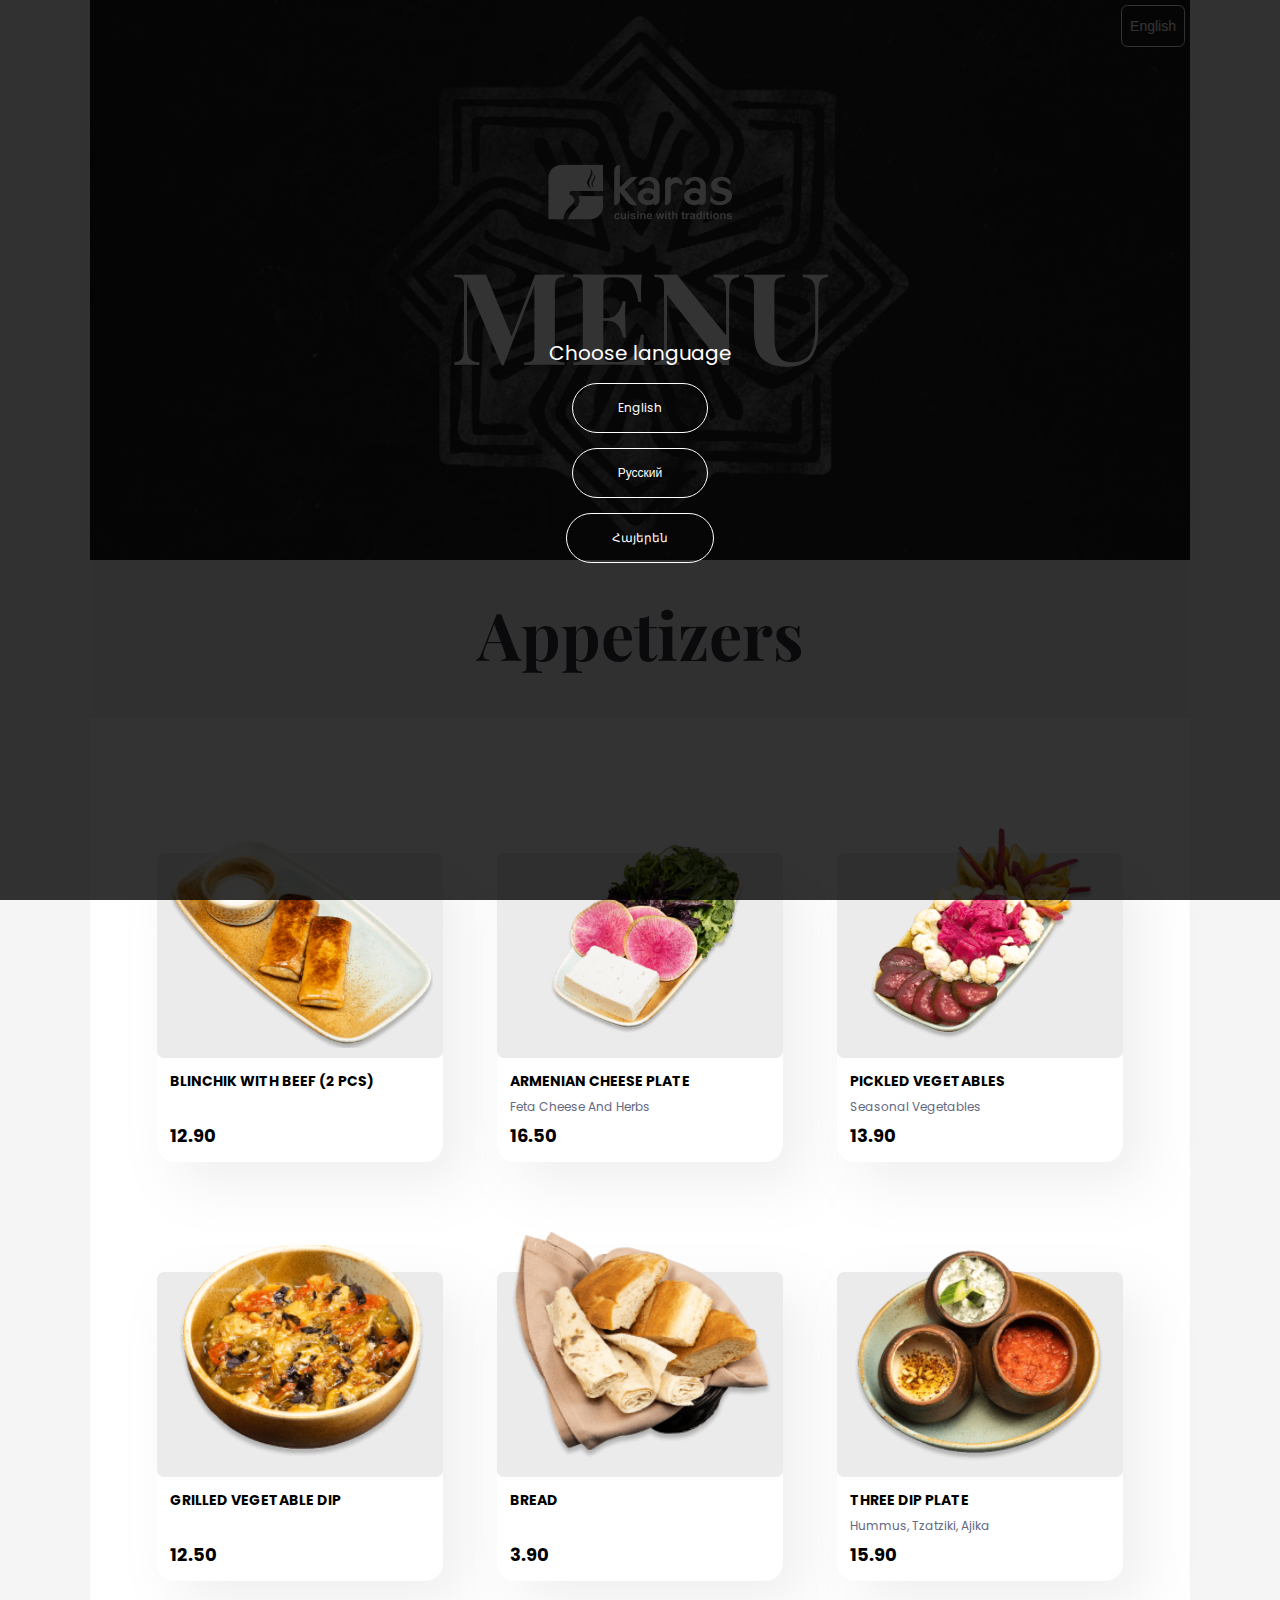
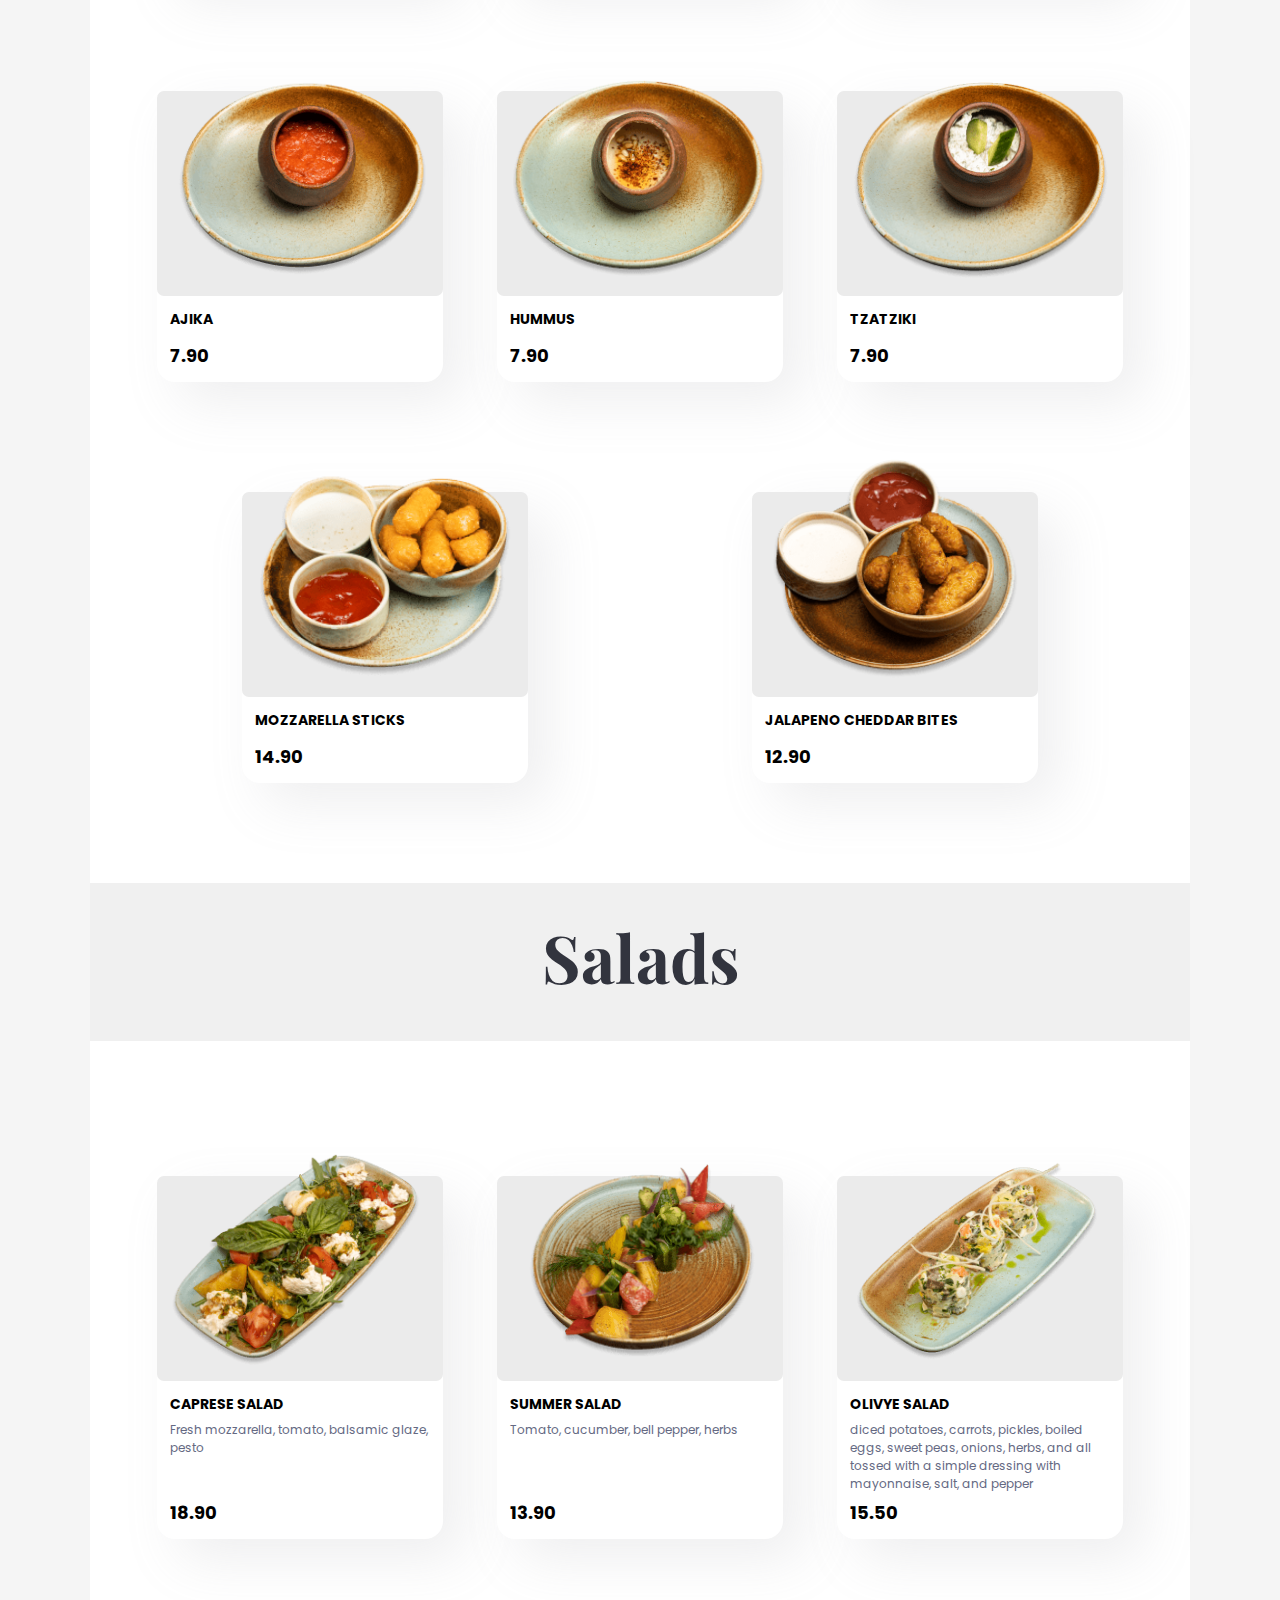
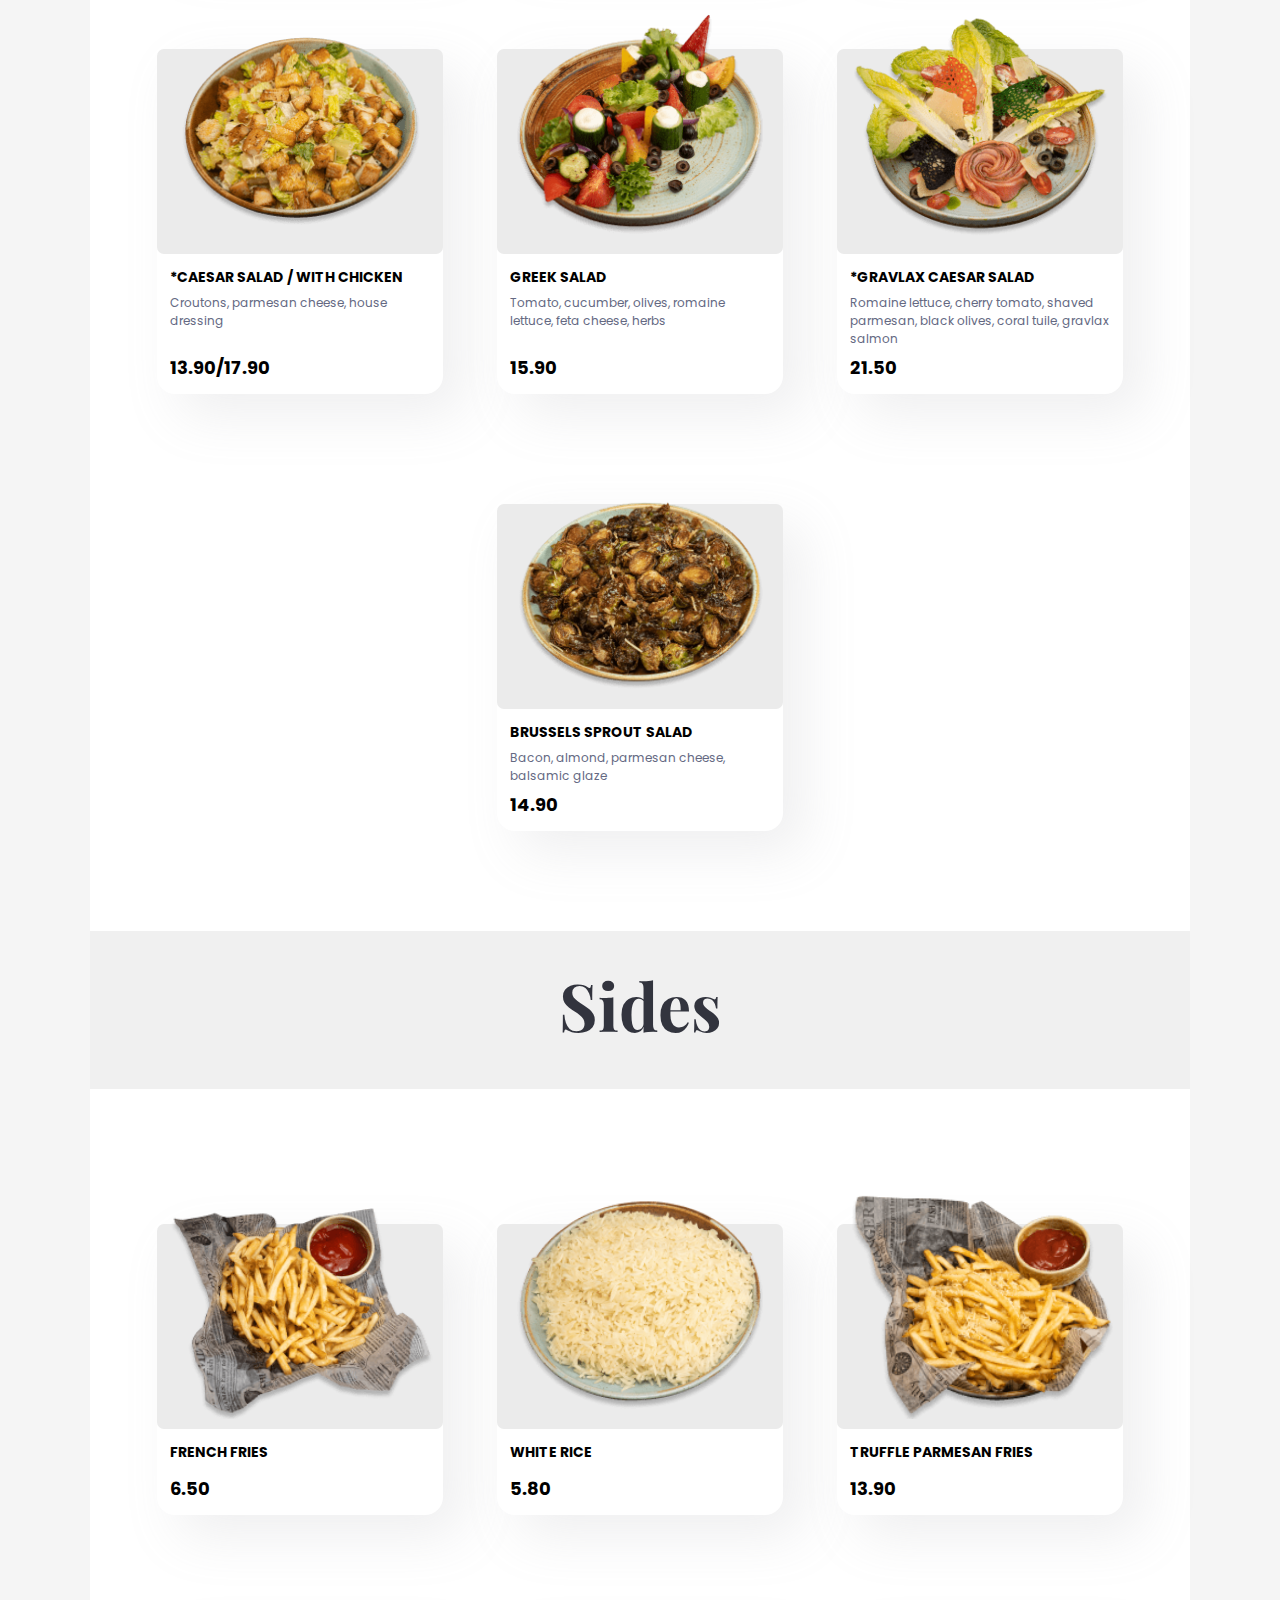
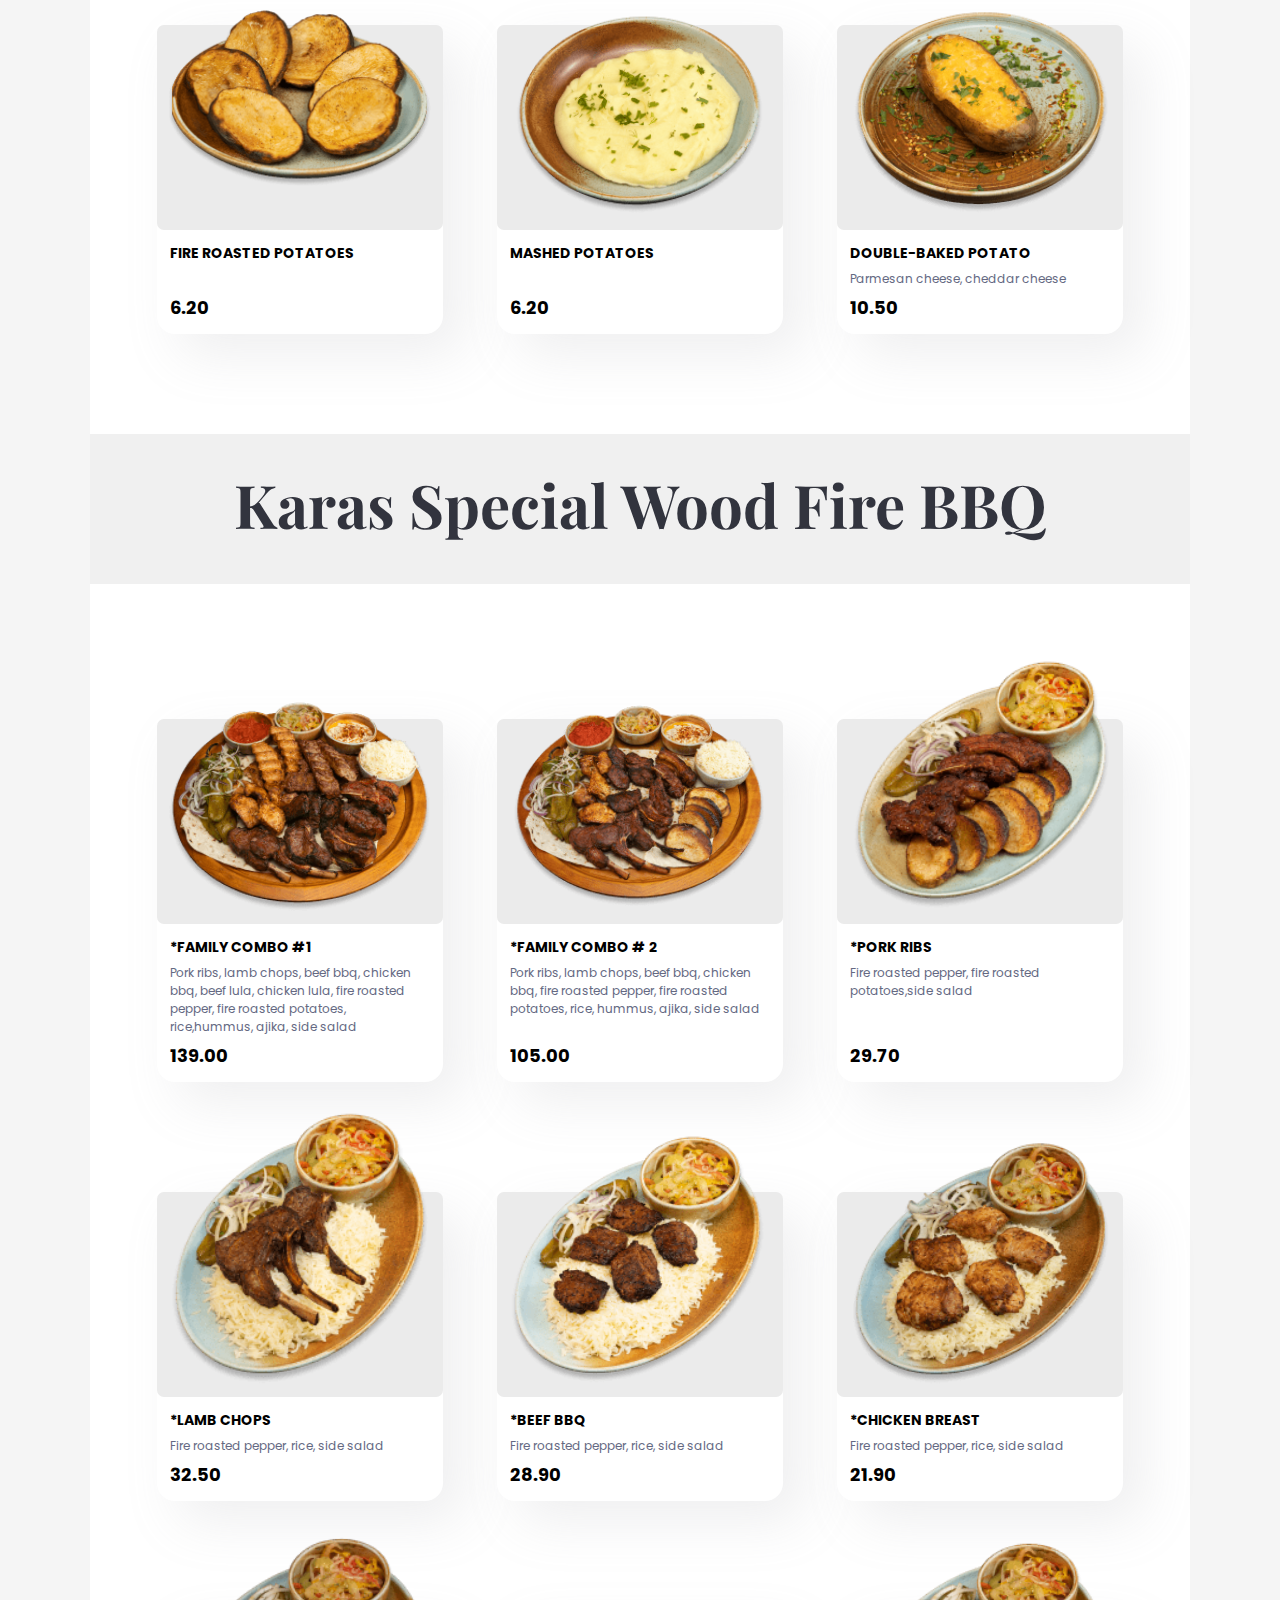
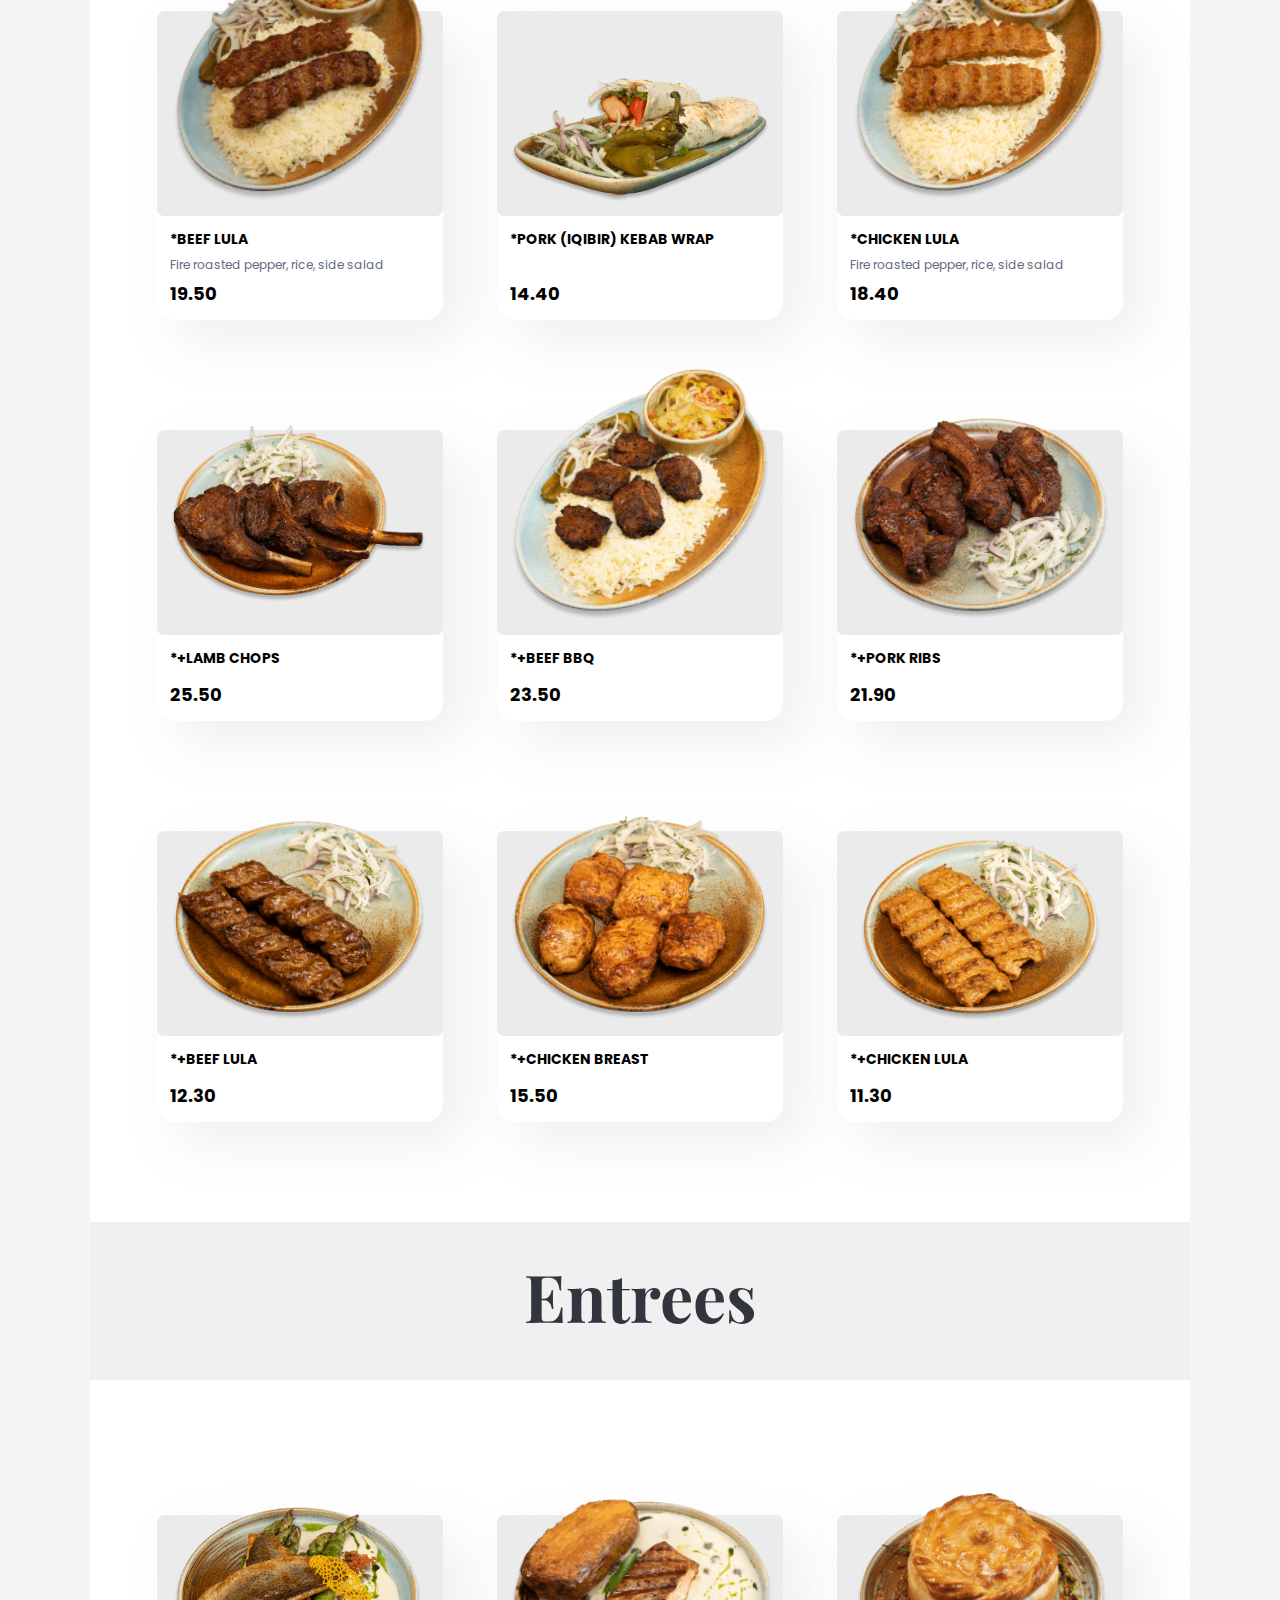
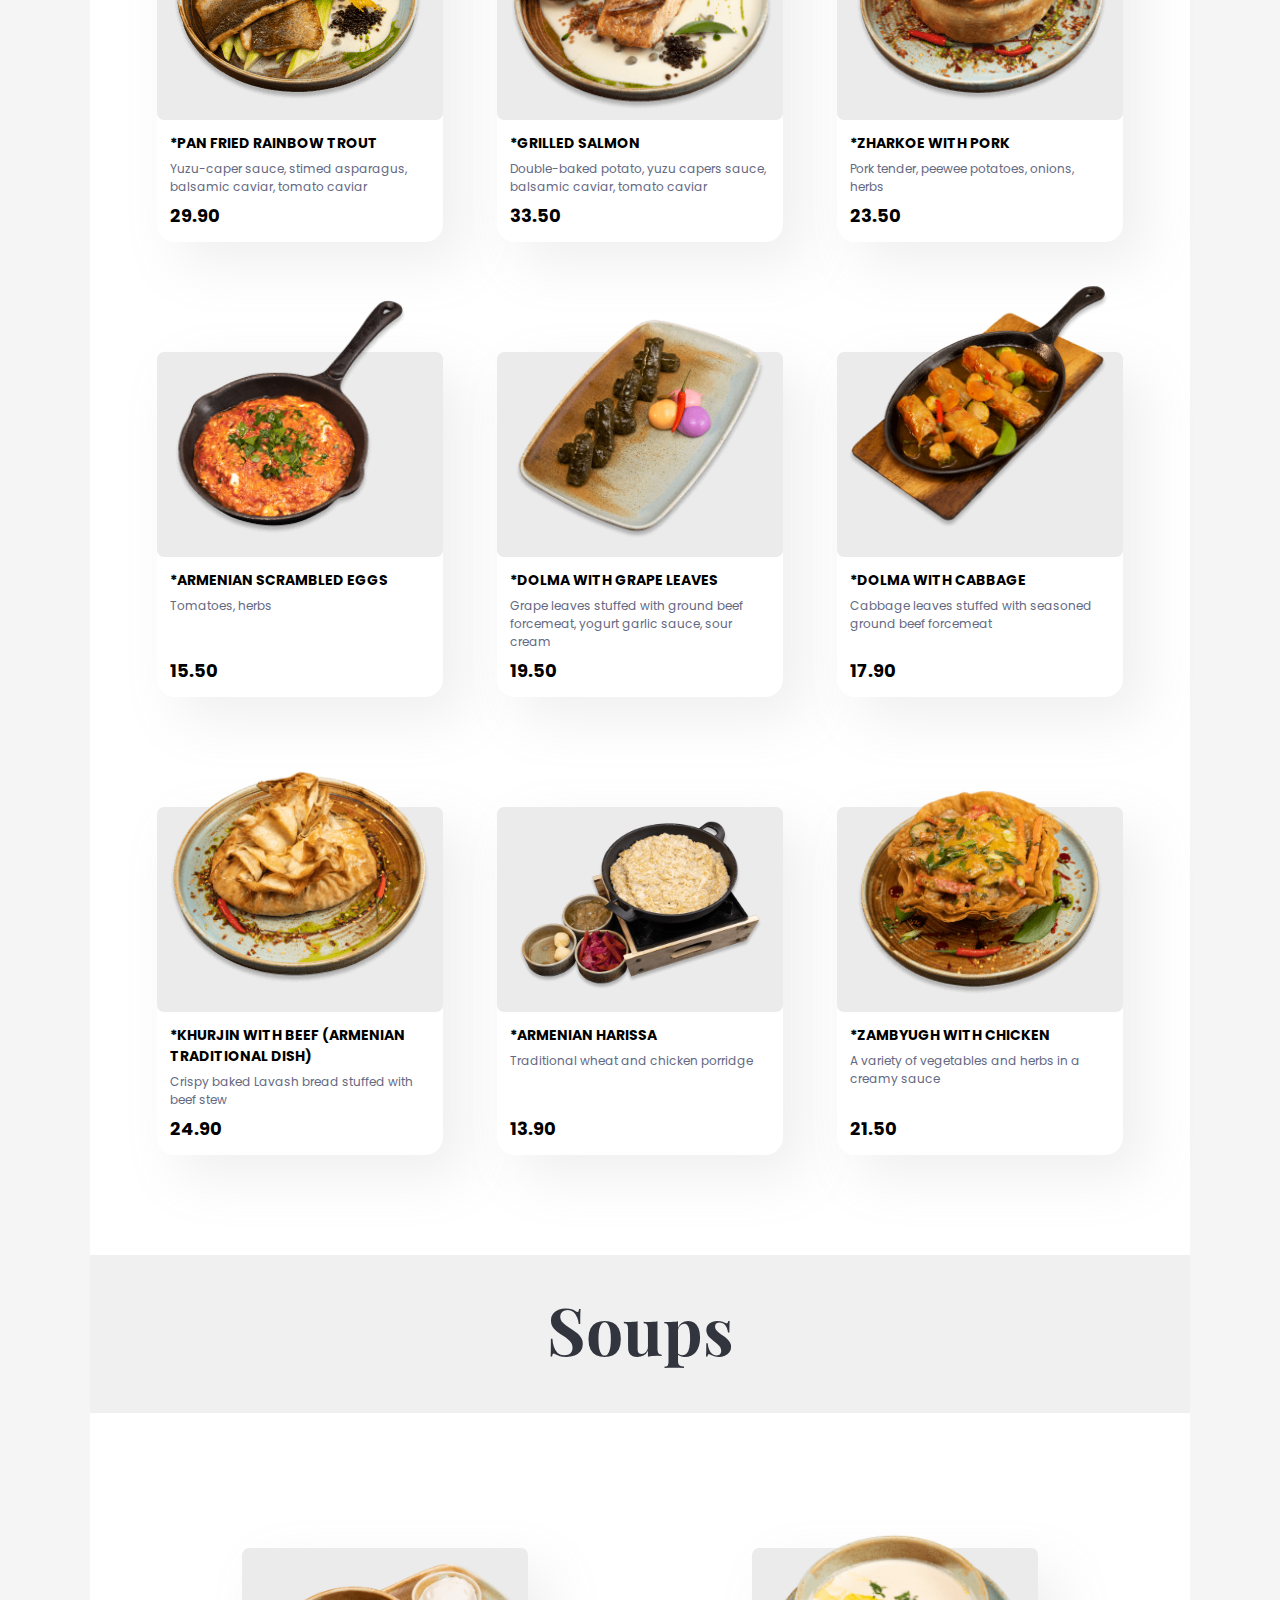
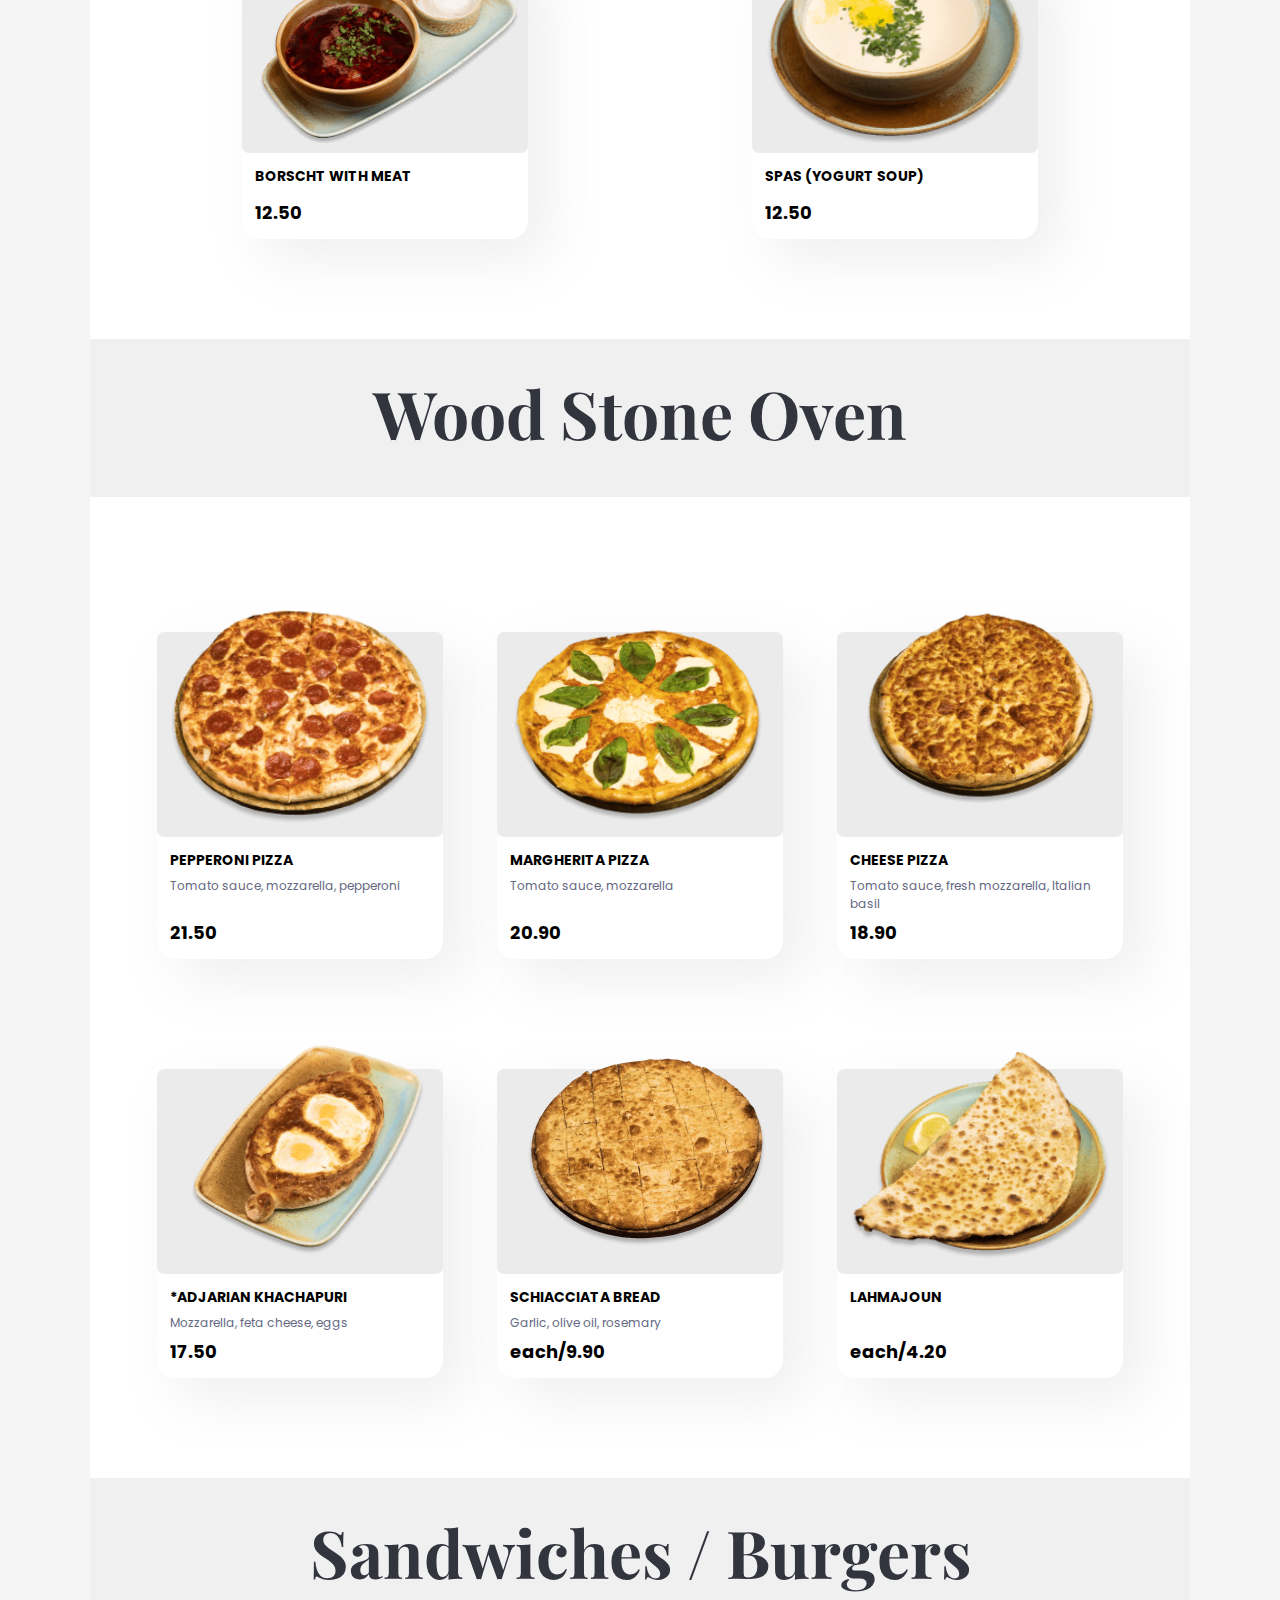
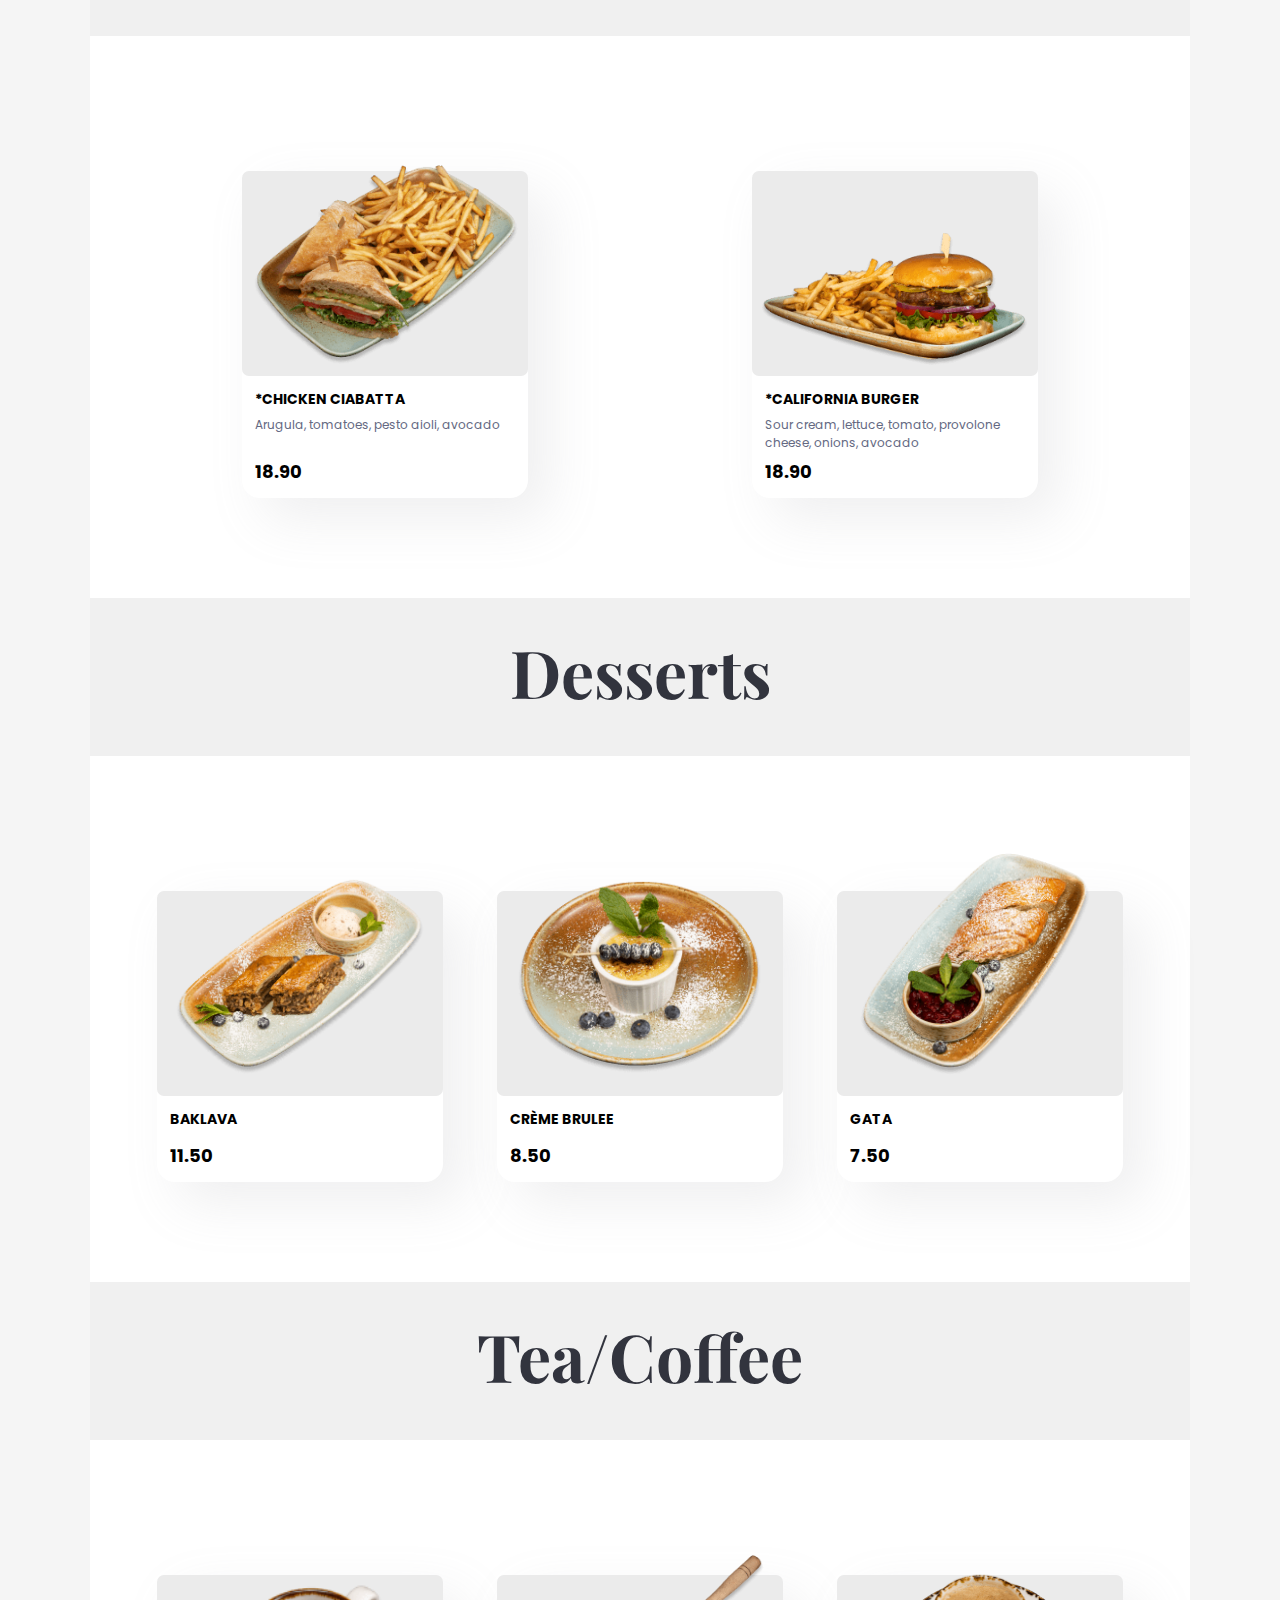
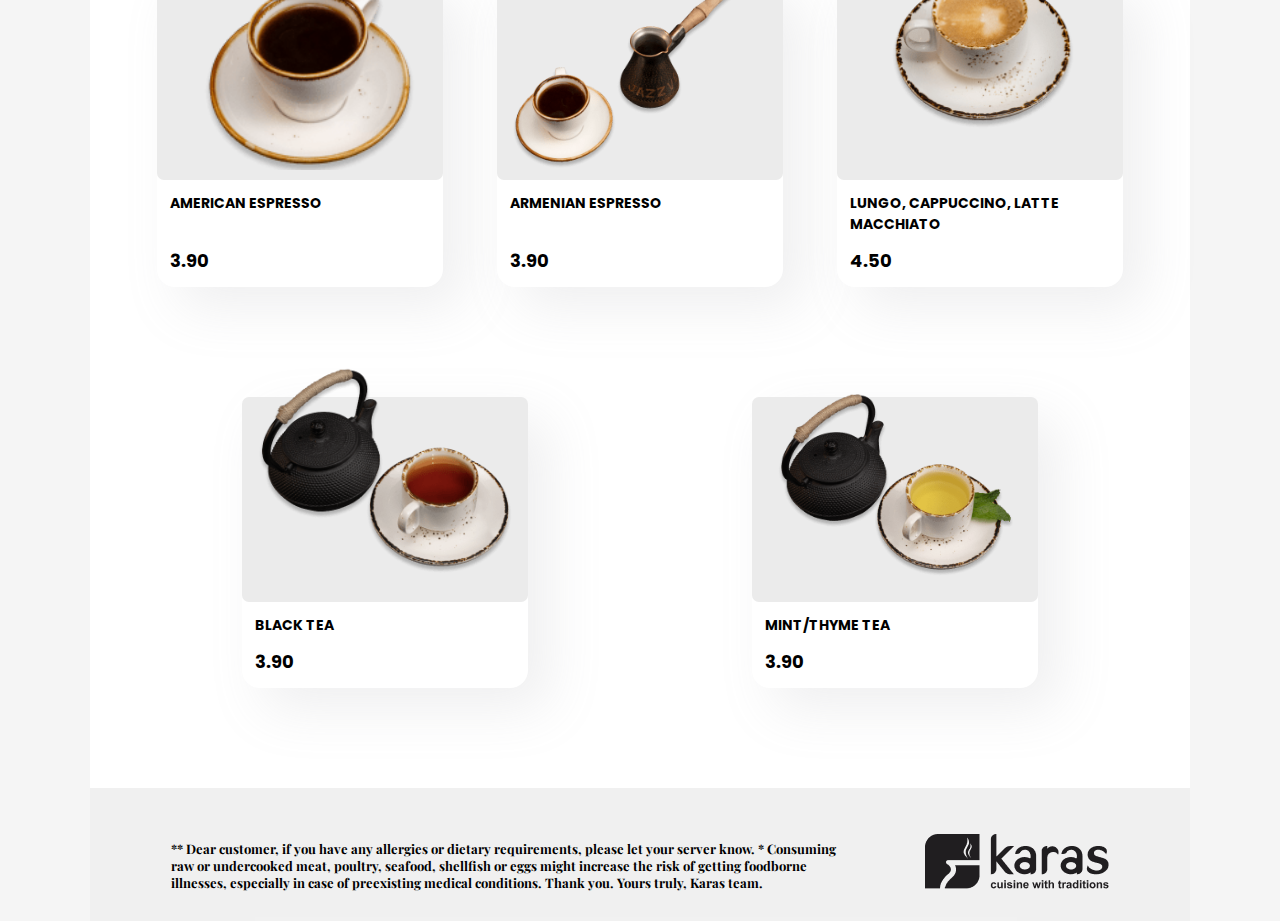
==== commit d1f9492f: "ready for testing" ====
--- a/index.html
+++ b/index.html
@@ -26,7 +26,7 @@
     <header>
         <div class="menu-block">
             <div class="change-lang">
-                <button class="showPopupButton"><span></span></button>
+                <button class="showPopupButton"><span></span><i class="fa-solid fa-earth-americas" style="color: #ffffff;"></i></button>
             </div>
             <div class="menu-background-logo">
                 <div class="header-logo">
--- a/css/style.css
+++ b/css/style.css
@@ -1,6 +1,8 @@
 .stop-scrolling{
     overflow: hidden;
     height: 100vh;
+    touch-action: none;
+    -ms-touch-action: none;
 }
 *{
     margin: 0;
@@ -68,24 +70,24 @@
     text-align: center;
     border: 1px solid #fff;
     color:#fff;
-}
-
-.popup-lang img{
-    width: 35px;
-    height: 35px;
+    transition: all 0.2s linear;
+}
+.popup-lang:hover{
+    background-color: whitesmoke;
+    color: #333;
 }
 
 .disablePopup{
     display: none;
 }
+
 .showPopupButton{
     background-color: transparent;
     color: #fff;
     border: 1px solid #fff;
     border-radius: .4rem;
-    box-sizing: border-box;
     font-size: .875rem;
-    line-height: 1.25rem;
+    line-height: 2rem;
     padding: .25rem .50rem;
     text-align: center;
     text-decoration: none #D1D5DB solid;
@@ -95,18 +97,6 @@
     -webkit-user-select: none;
     touch-action: manipulation;
 }
-.showPopupButton:hover {
-    background-color: rgb(249,250,251);
-}
-
-.showPopupButton:focus {
-    outline: 2px solid transparent;
-    outline-offset: 2px;
-}
-
-.showPopupButton:focus-visible {
-    box-shadow: none;
-}
 /*End Popup*/
 
 .menu-block{
@@ -206,6 +196,7 @@
     font-weight: 700;
     font-size: 6px;
     padding-top: 1px;
+    text-transform: uppercase;
 }
 
 .dish-description{
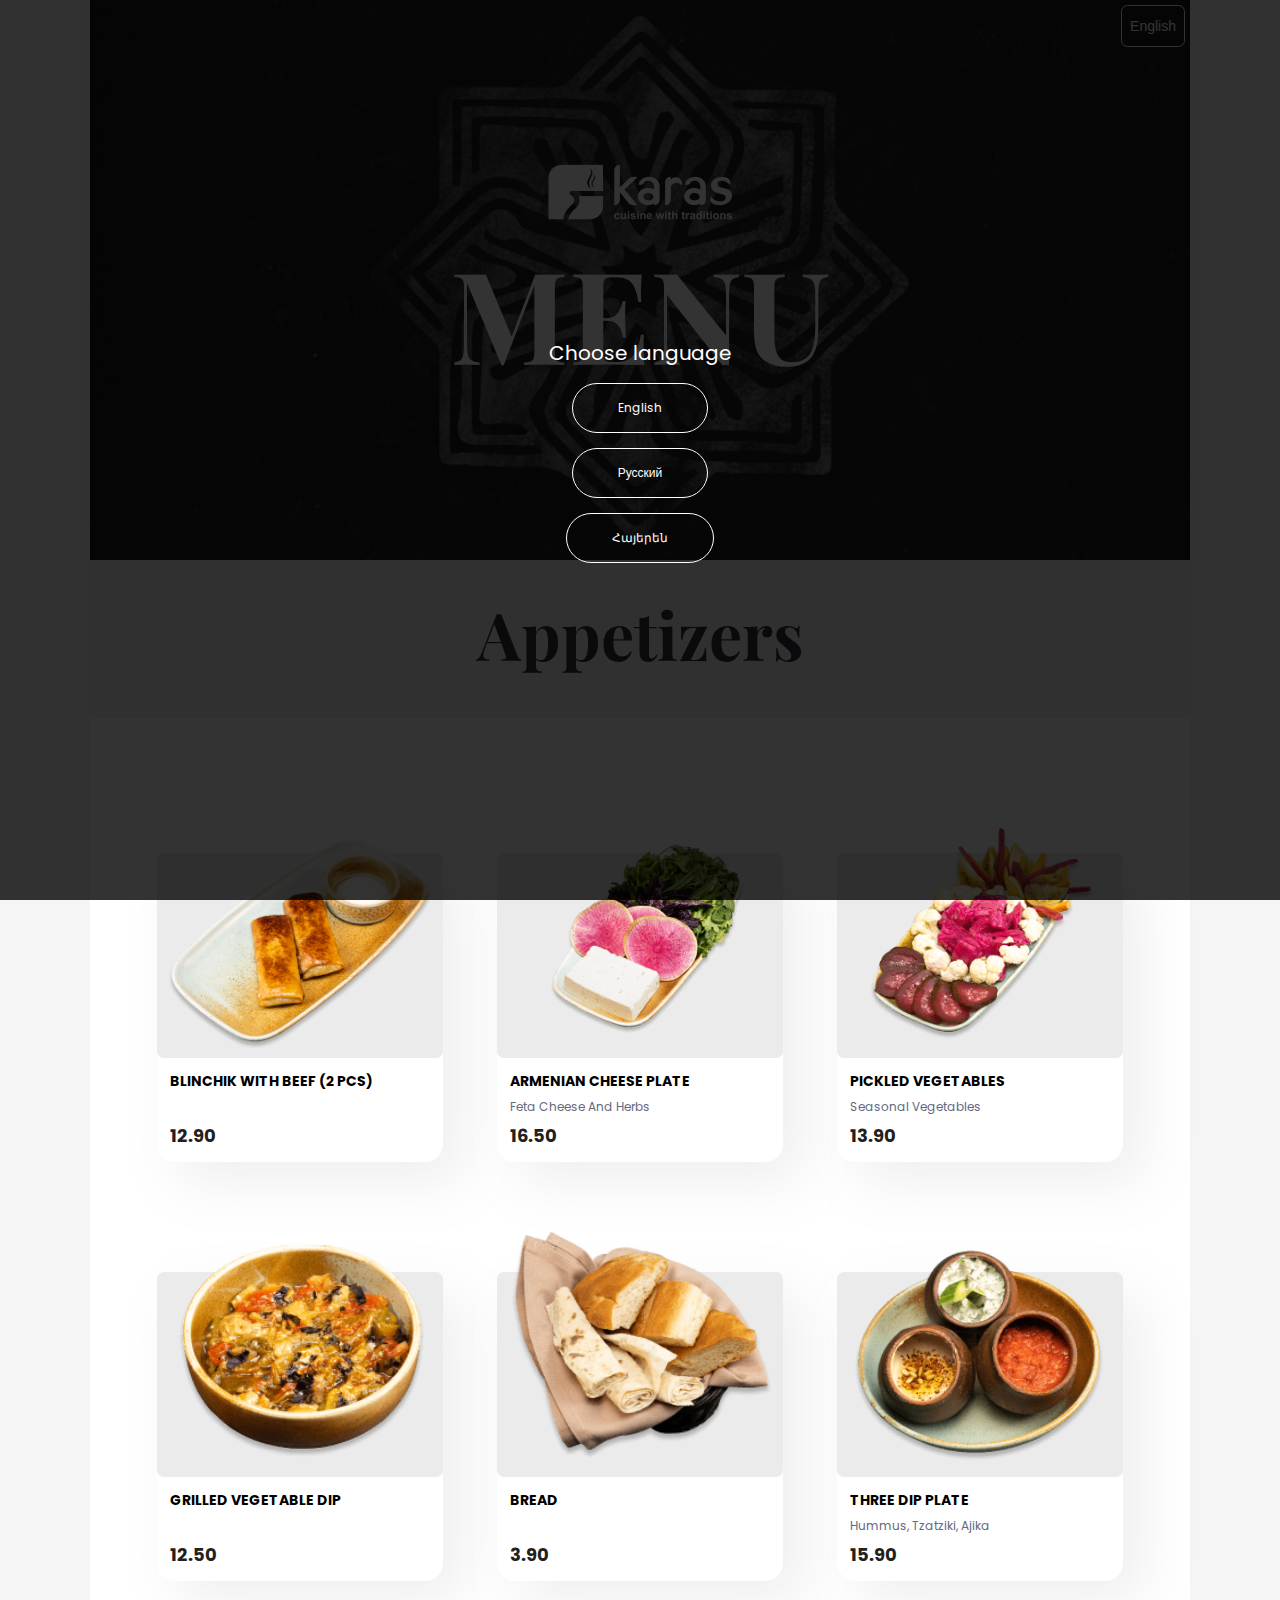
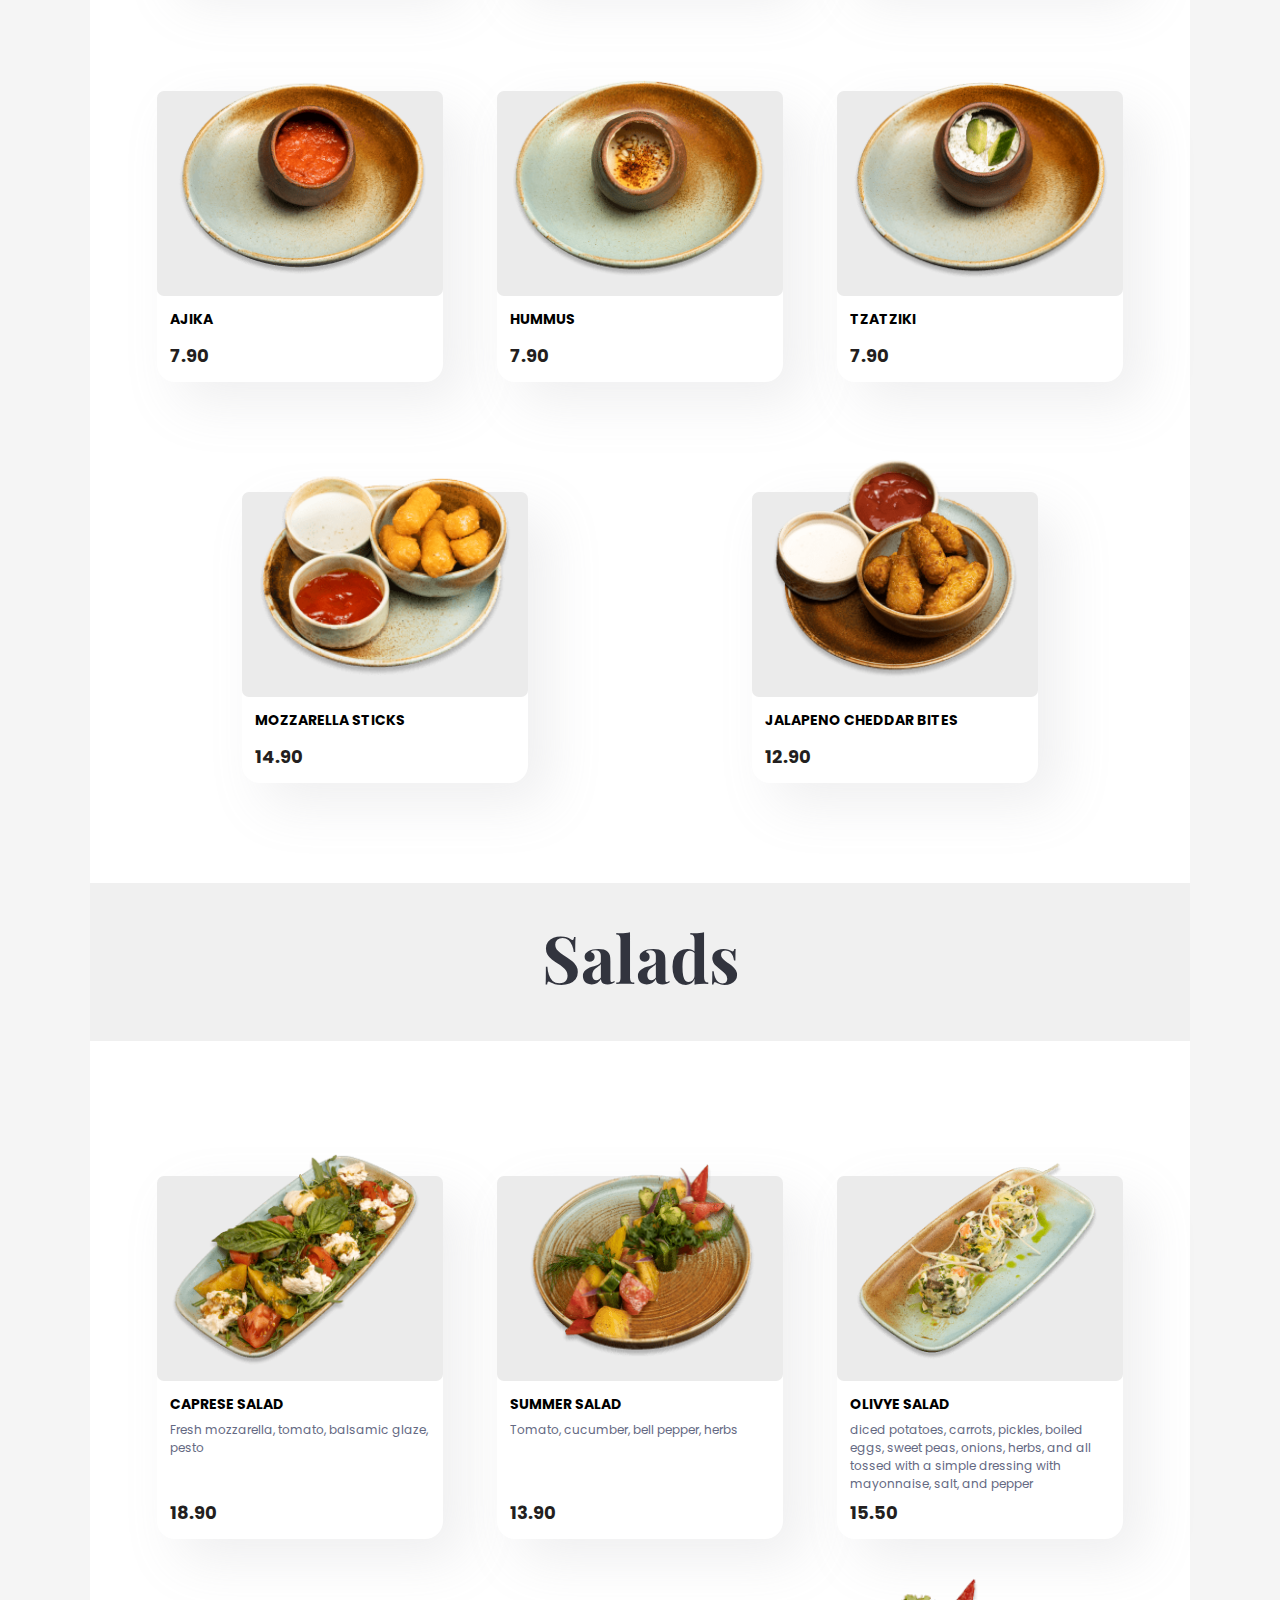
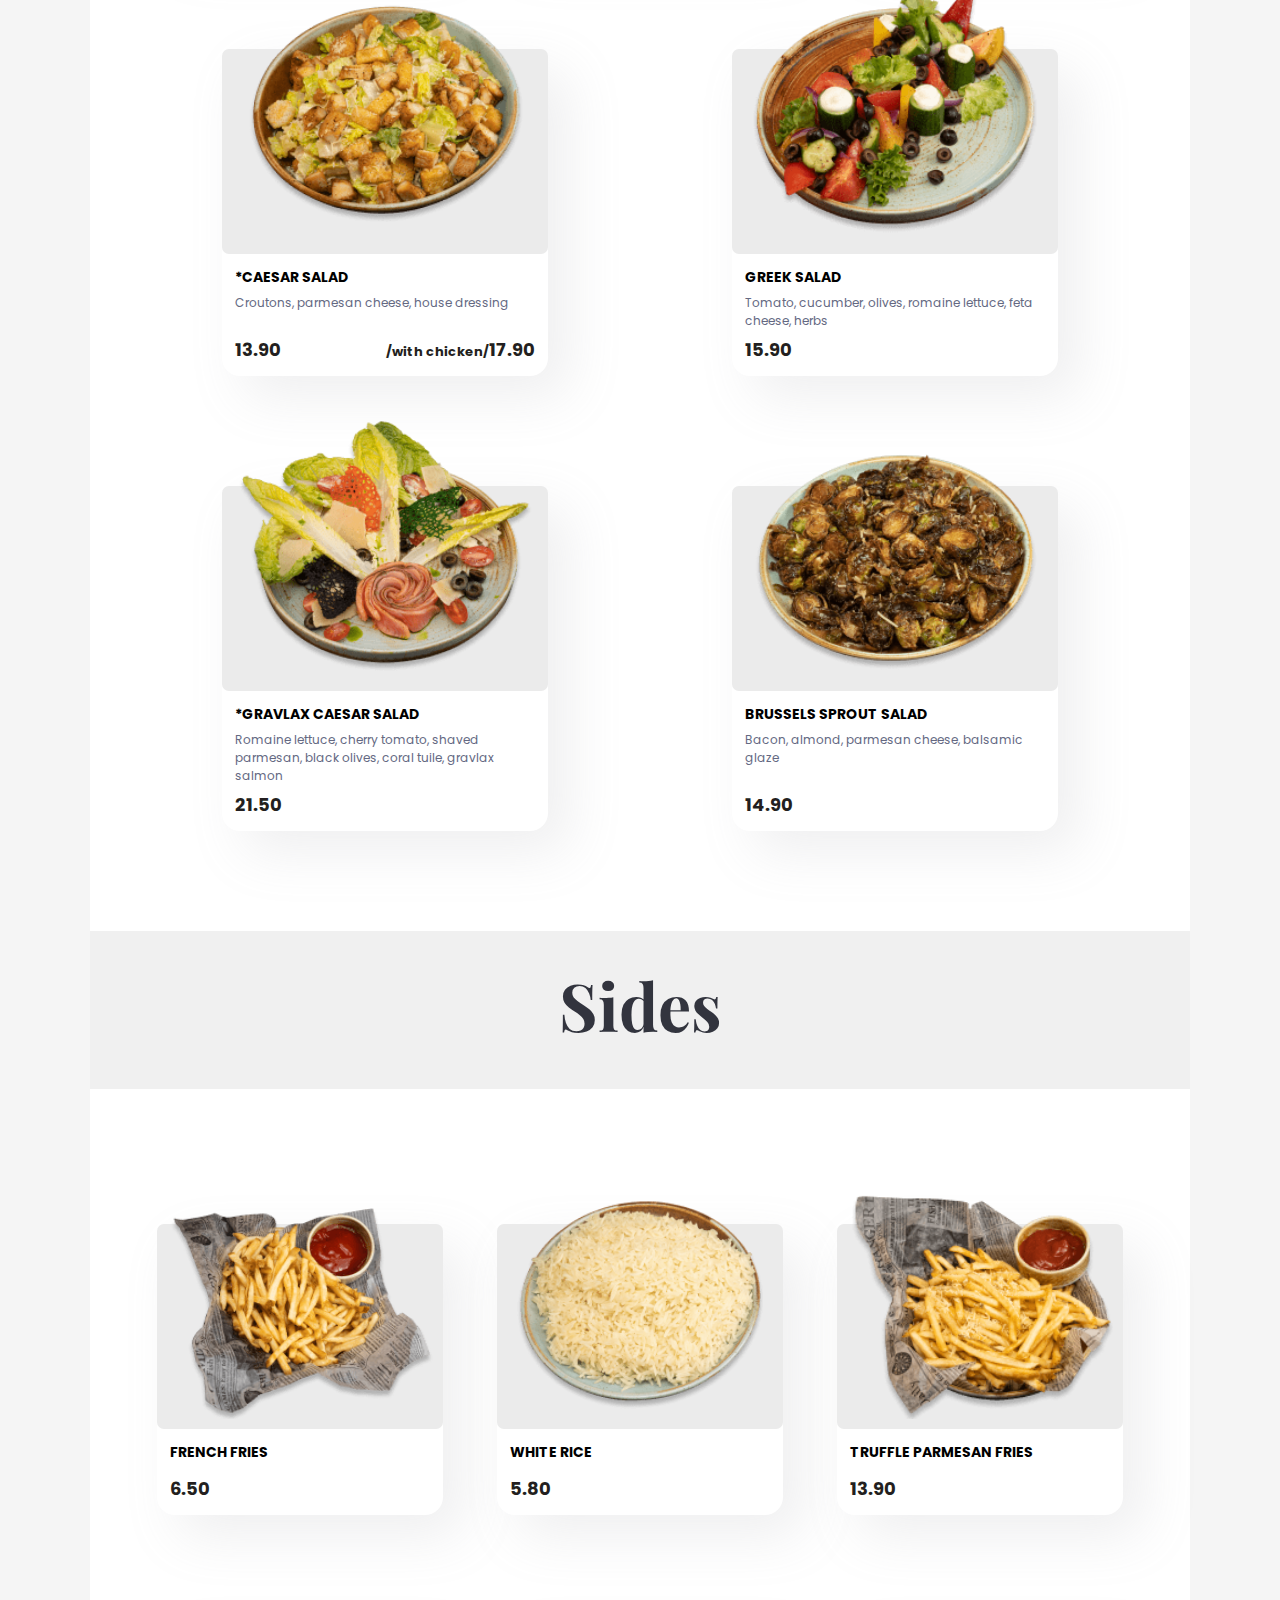
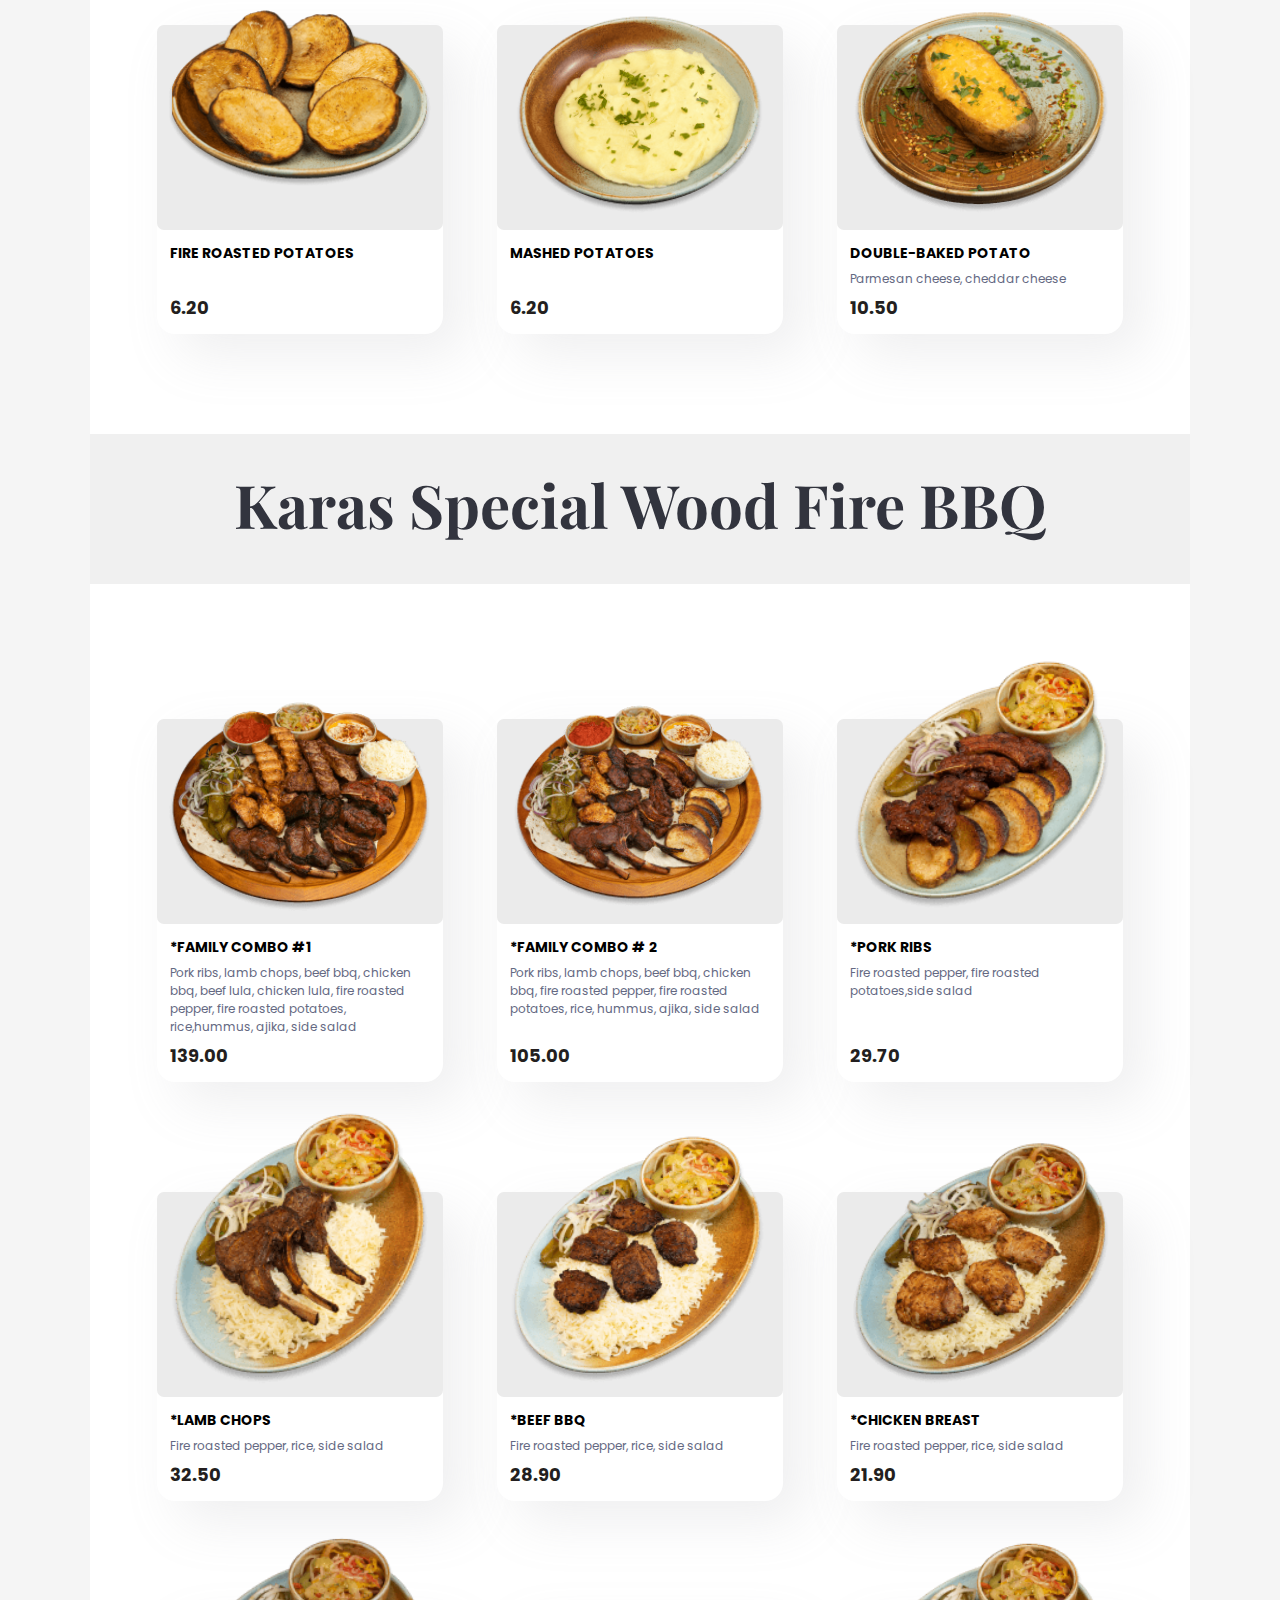
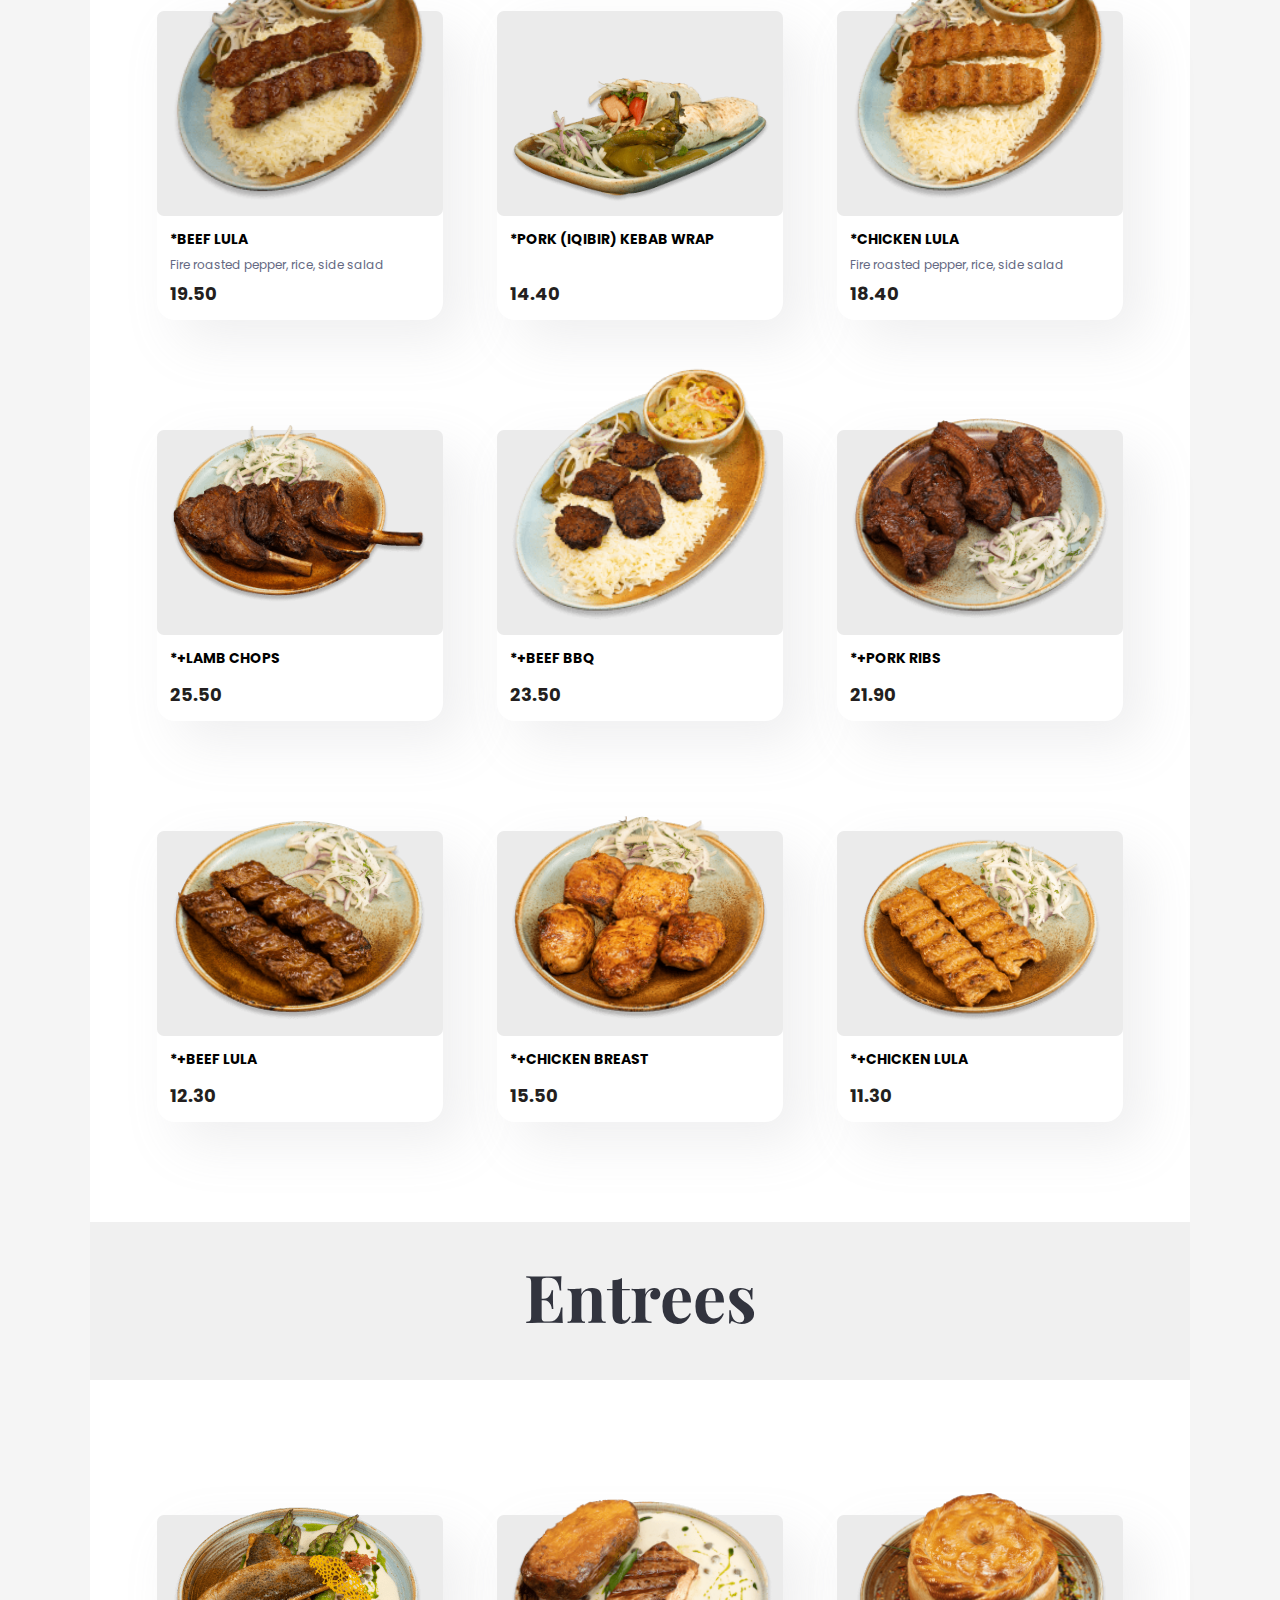
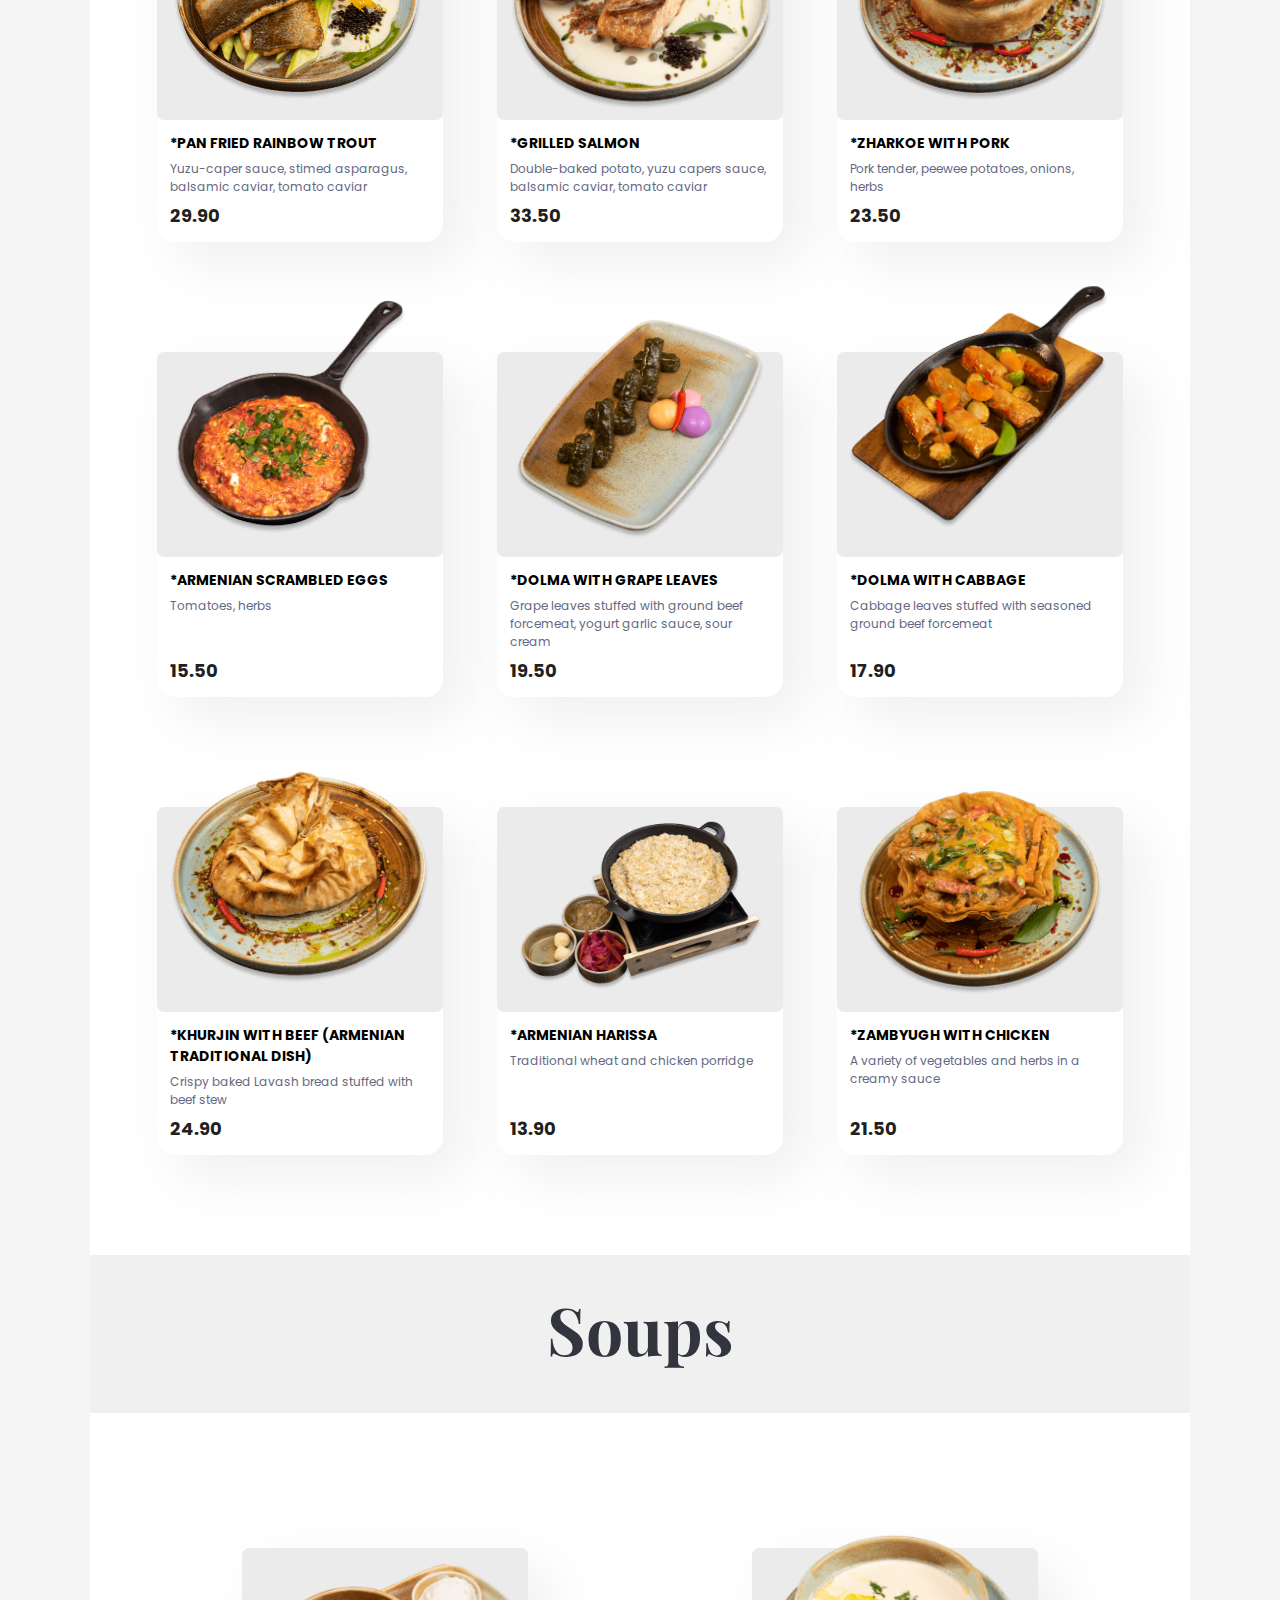
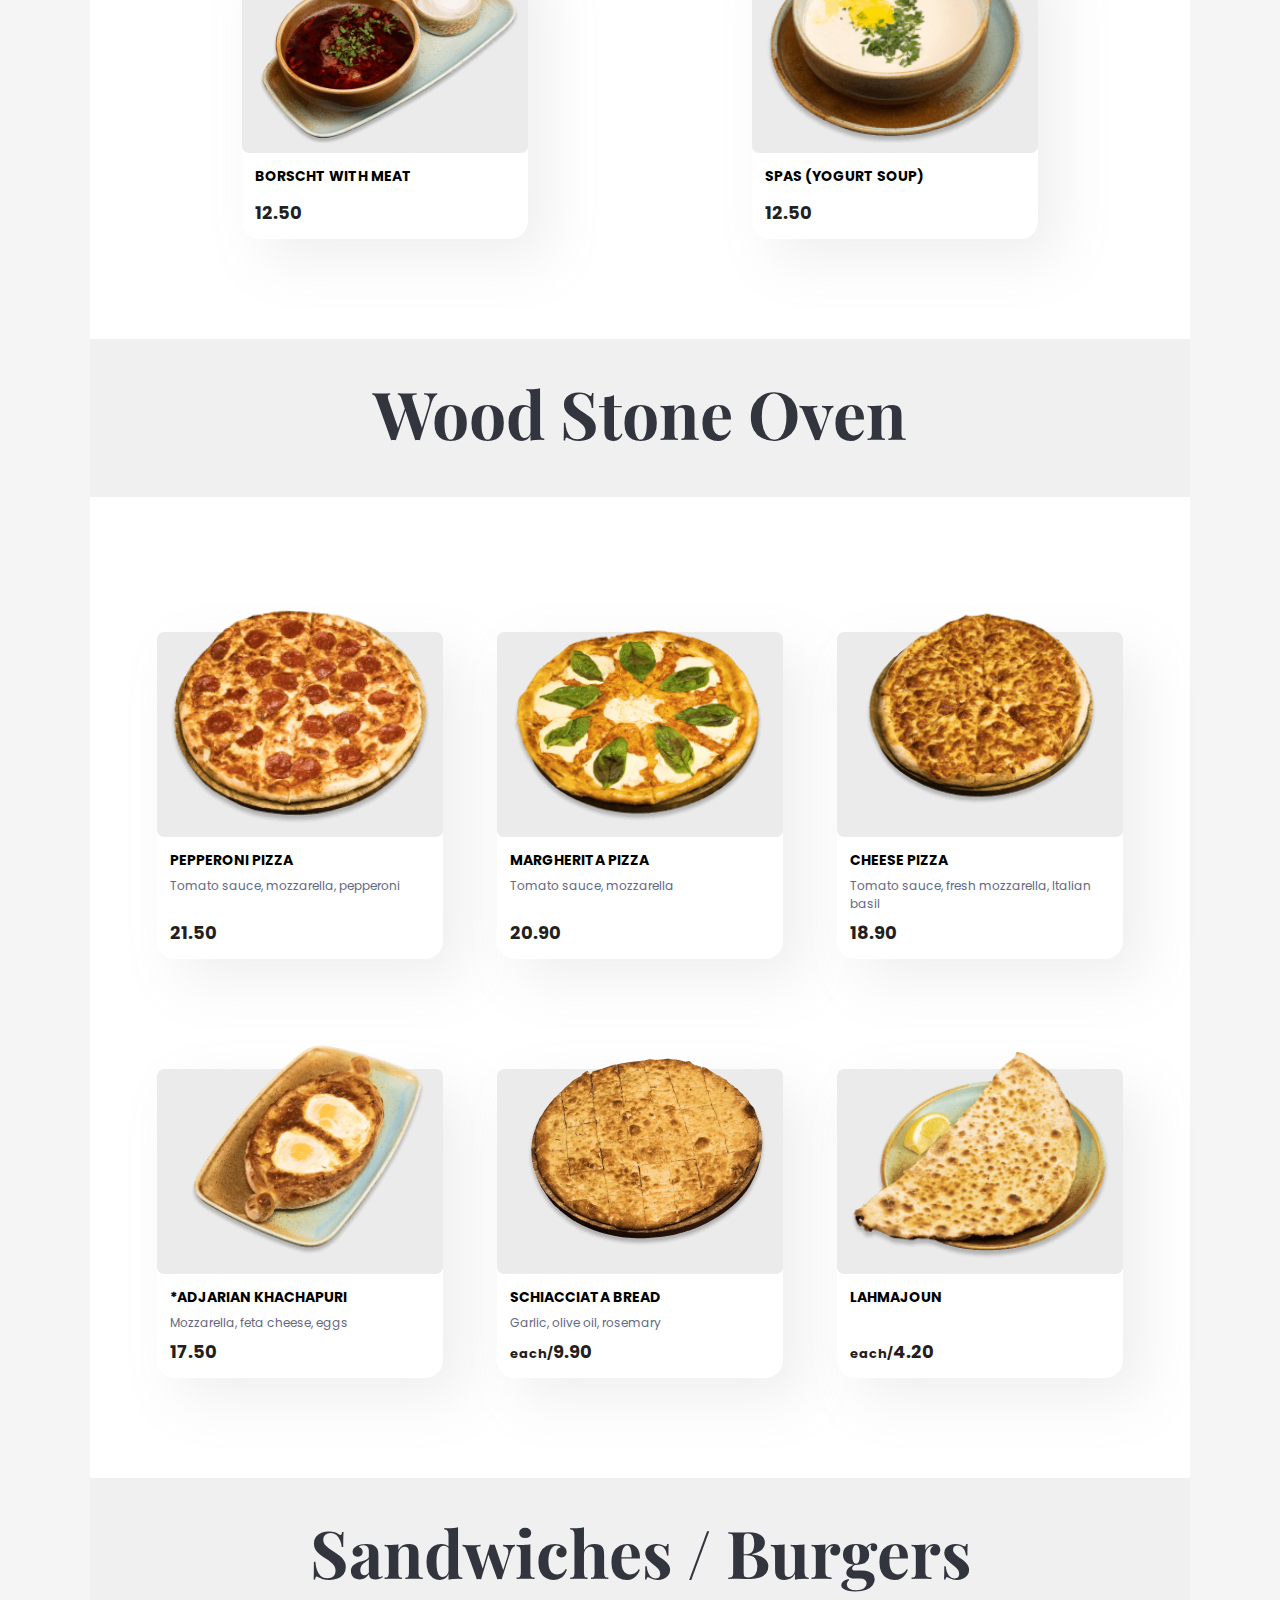
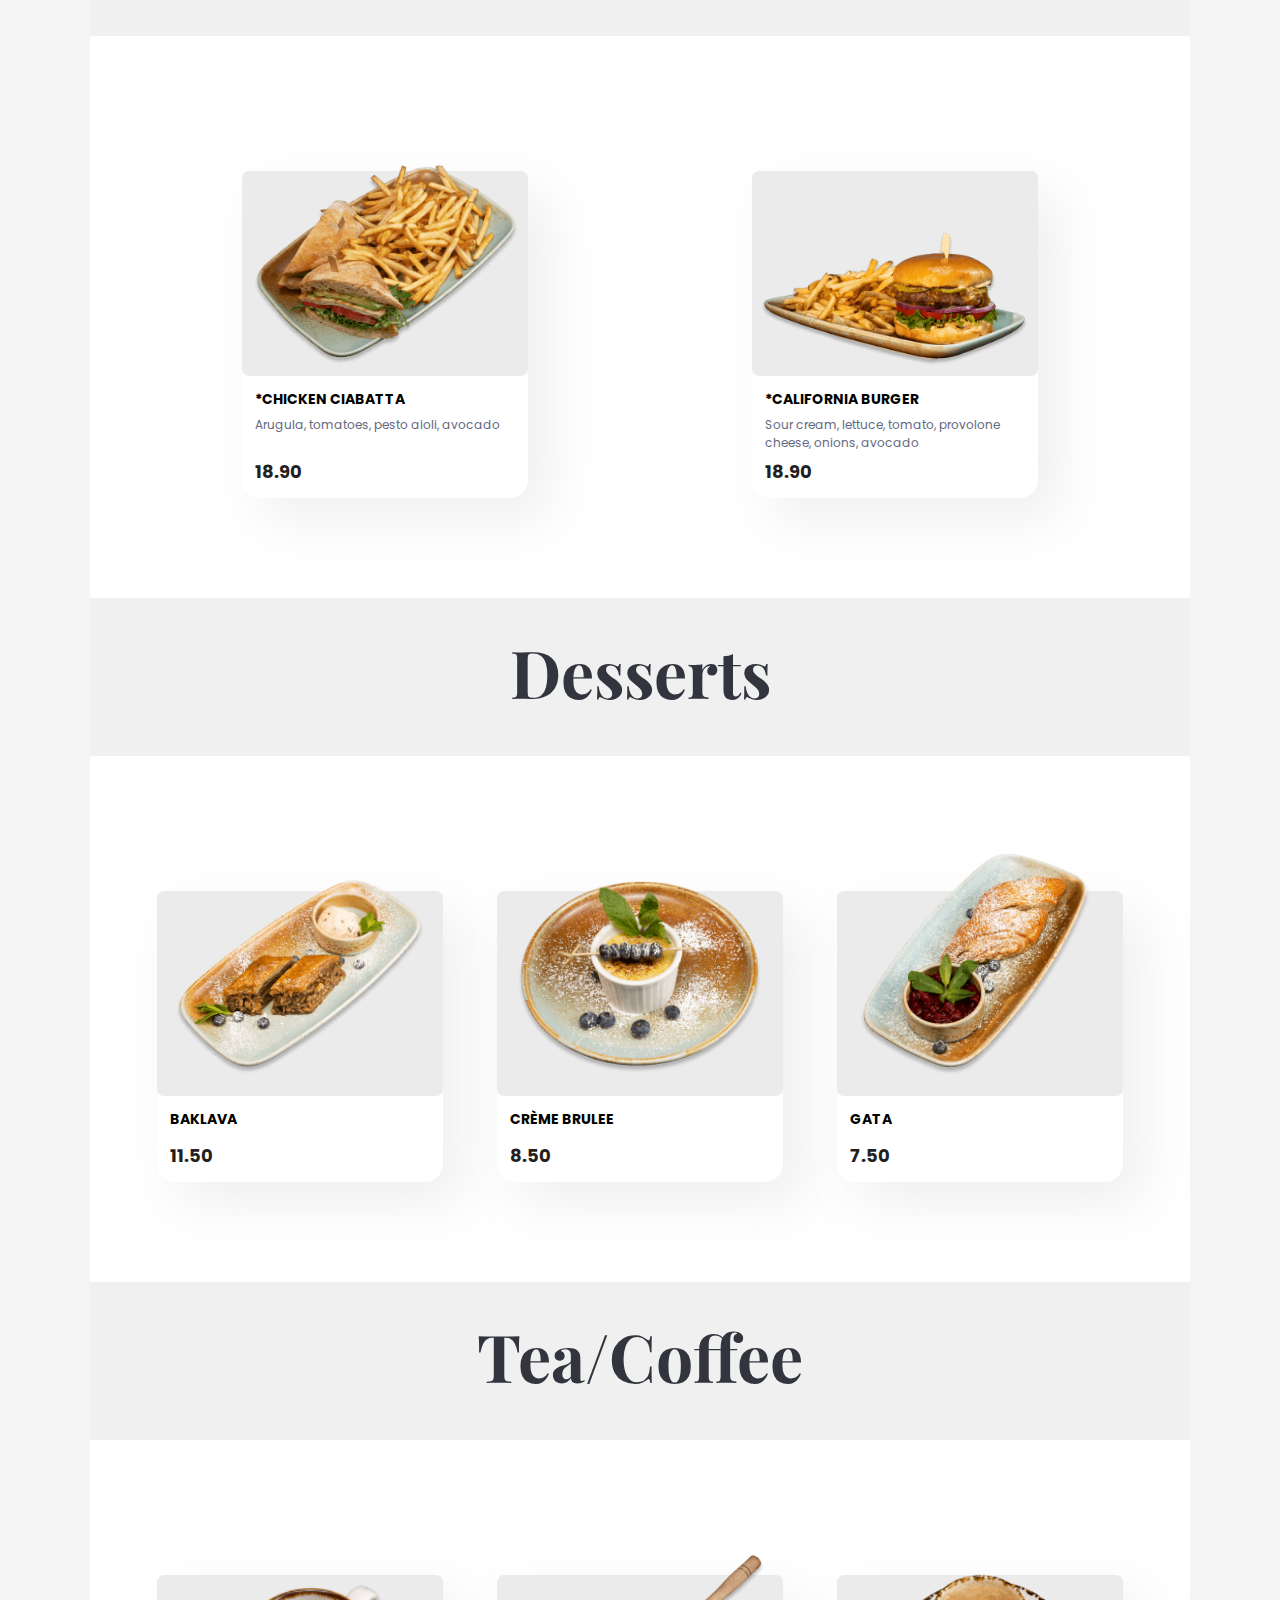
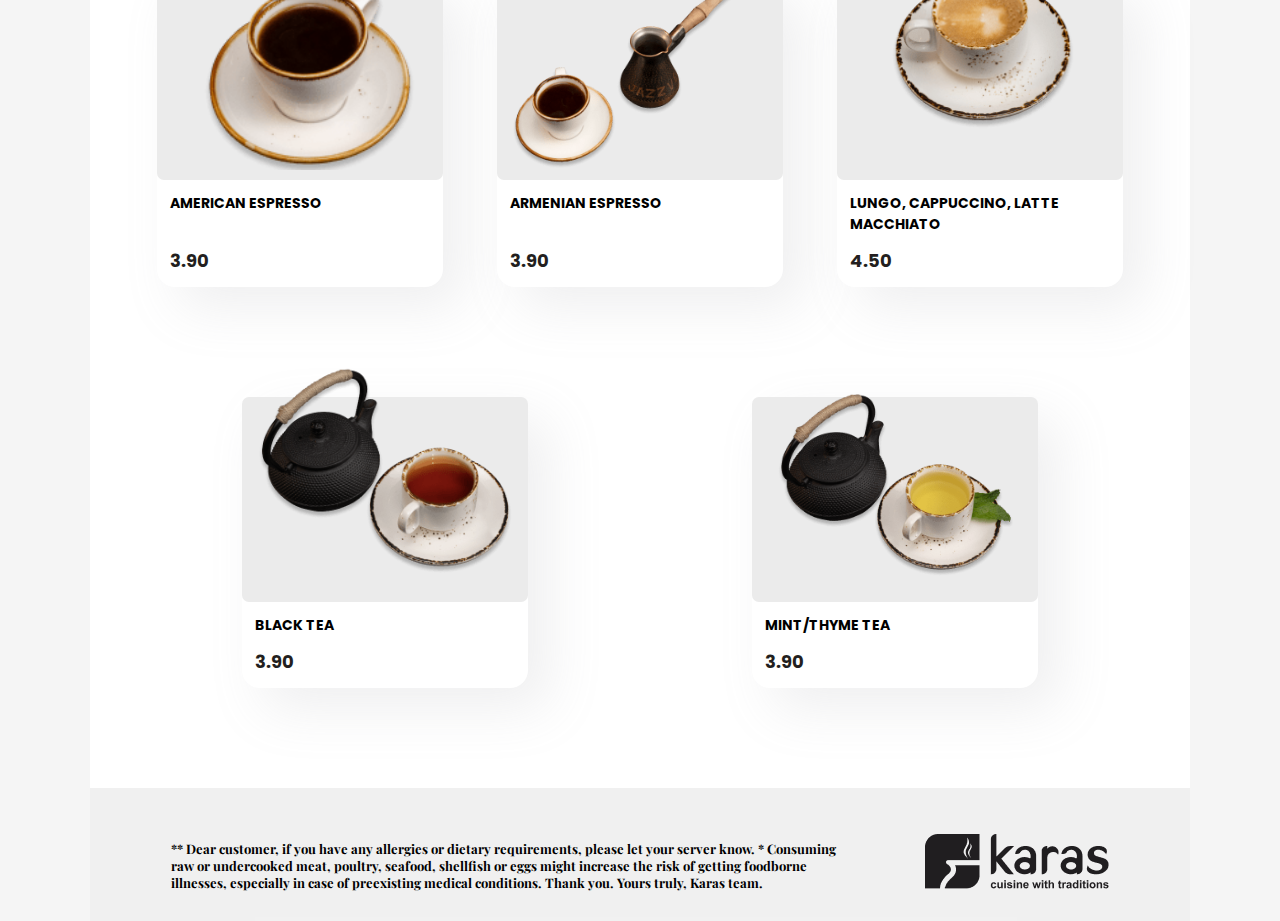
==== commit 52e8ceb4: "bugs fixed" ====
--- a/index.html
+++ b/index.html
@@ -182,7 +182,7 @@
     <div class="section-title title-lang">
         <h2></h2>
     </div>
-    <section class="salads">
+    <section class="salads other-salads">
         <div class="category-block">
             <div class="dish">
                 <div class="dish-image-background">
@@ -232,7 +232,7 @@
                     <div class="dish-price"></div>
                 </div>
             </div>
-            <div class="dish">
+            <div class="dish with-chicken">
                 <div class="dish-image-background">
                     <img class="" src="assets/images/salads/5-min.png" alt="Blinchik">
                 </div>
@@ -772,7 +772,7 @@
                 </div>
                 <div class="dish-info sandwiches-lang">
                     <div>
-                        <div class="dish-title"></div>
+                        <div class="dish-title small-dish-title"></div>
                         <div class="dish-description"></div>
                     </div>
                     <div class="dish-price"></div>
@@ -784,7 +784,7 @@
                 </div>
                 <div class="dish-info sandwiches-lang">
                     <div>
-                        <div class="dish-title"></div>
+                        <div class="dish-title small-dish-title"></div>
                         <div class="dish-description"></div>
                     </div>
                     <div class="dish-price"></div>
--- a/css/style.css
+++ b/css/style.css
@@ -4,6 +4,9 @@
     touch-action: none;
     -ms-touch-action: none;
 }
+.mr-2{
+    margin-right: 2px;
+}
 *{
     margin: 0;
     padding: 0;
@@ -29,6 +32,7 @@
 
 /*Popup Start*/
 .popup{
+    display: none;
     position: absolute;
     width: 100%;
     height: 100vh;
@@ -159,7 +163,12 @@
     justify-content: space-around;
     flex-wrap: wrap;
 }
-
+.other-salads .category-block .dish:nth-child(4),
+.other-salads .category-block .dish:nth-child(5),
+.other-salads .category-block .dish:nth-child(6),
+.other-salads .category-block .dish:nth-child(7){
+    flex-basis: 32%;
+}
 .dish{
     margin: 25px 5px 0 5px;
     background: #fff;
@@ -197,6 +206,10 @@
     font-size: 6px;
     padding-top: 1px;
     text-transform: uppercase;
+    white-space: break-spaces;
+}
+.small-dish-title{
+    font-size: 5px;
 }
 
 .dish-description{
@@ -207,9 +220,16 @@
 }
 
 .dish-price{
+    display: flex;
+    justify-content: space-between;
     font-size: 6px;
     font-weight: 700;
     padding-top: 1px;
+    color:#231F20;
+}
+.withTitle{
+    font-size: 4px;
+    color:#231F20;
 }
 
 footer{
@@ -247,11 +267,18 @@
     .dish-title{
         font-size: 10px;
     }
+    .small-dish-title{
+        font-size: 8px;
+    }
     .dish-description{
         font-size: 8px;
     }
     .dish-price{
-        font-size: 12px;
+        font-size: 8px;
+    }
+    .withTitle{
+        font-size: 6px;
+        color:#231F20;
     }
 
     .dish-image-background img {
@@ -277,7 +304,11 @@
         font-size: 10px;
     }
     .dish-price{
-        font-size: 16px;
+        font-size: 14px;
+    }
+    .withTitle{
+        font-size: 8px;
+        color:#231F20;
     }
     .dish{
         margin-top: 45px;
@@ -299,6 +330,12 @@
     .dish{
         margin-top: 100px;
     }
+    .other-salads .category-block .dish:nth-child(4),
+    .other-salads .category-block .dish:nth-child(5),
+    .other-salads .category-block .dish:nth-child(6),
+    .other-salads .category-block .dish:nth-child(7){
+        flex-basis: 33%;
+    }
 }
 @media screen and (min-width: 1024px ){
     section{
@@ -331,6 +368,13 @@
         height: unset;
     }
 
+    .other-salads .category-block .dish:nth-child(4),
+    .other-salads .category-block .dish:nth-child(5),
+    .other-salads .category-block .dish:nth-child(6),
+    .other-salads .category-block .dish:nth-child(7){
+        flex-basis: 32%;
+    }
+
     .dish{
         margin: 110px 10px 0 10px;
         width: calc(30% - 20px);
@@ -355,6 +399,10 @@
         font-size: 18px;
         padding: 3px;
     }
+    .withTitle{
+        font-size: 13px;
+        color:#231F20;
+    }
     .dish-image-background {
         height: 205px;
         border-radius: 7px;
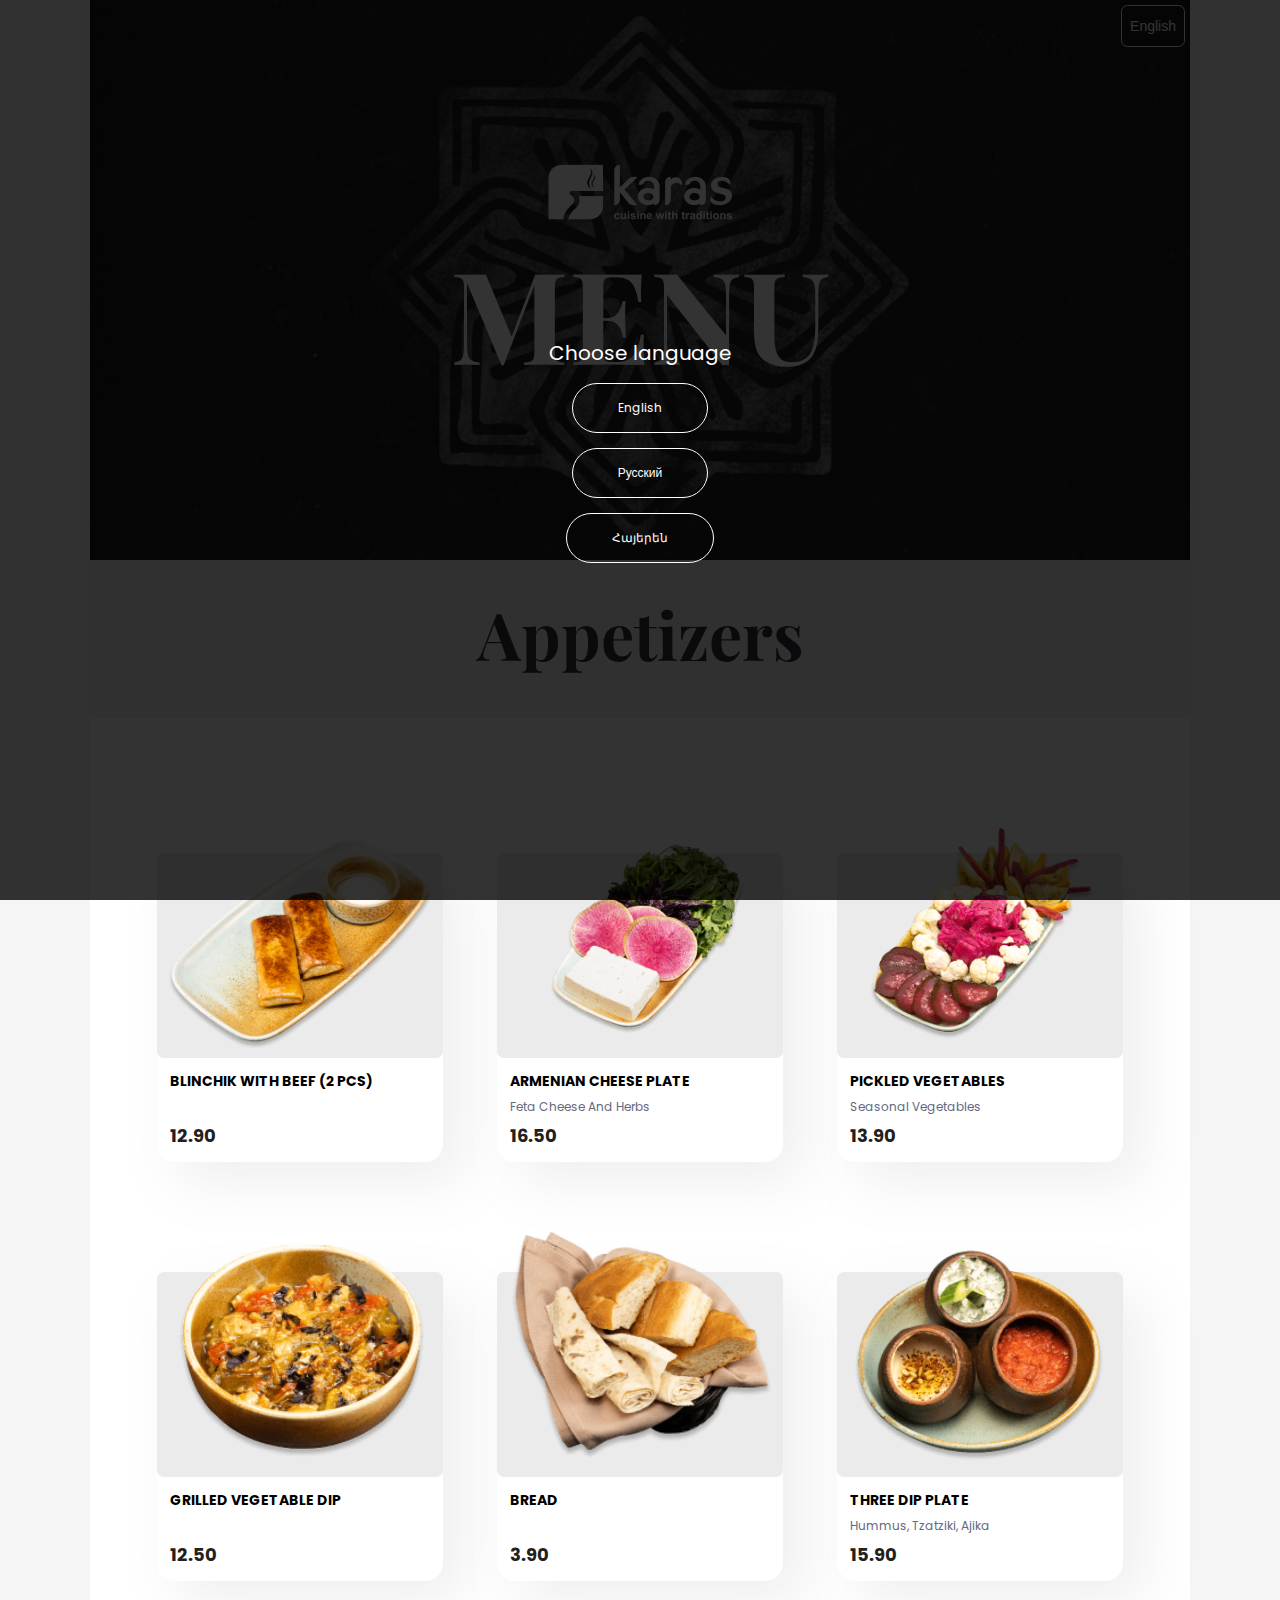
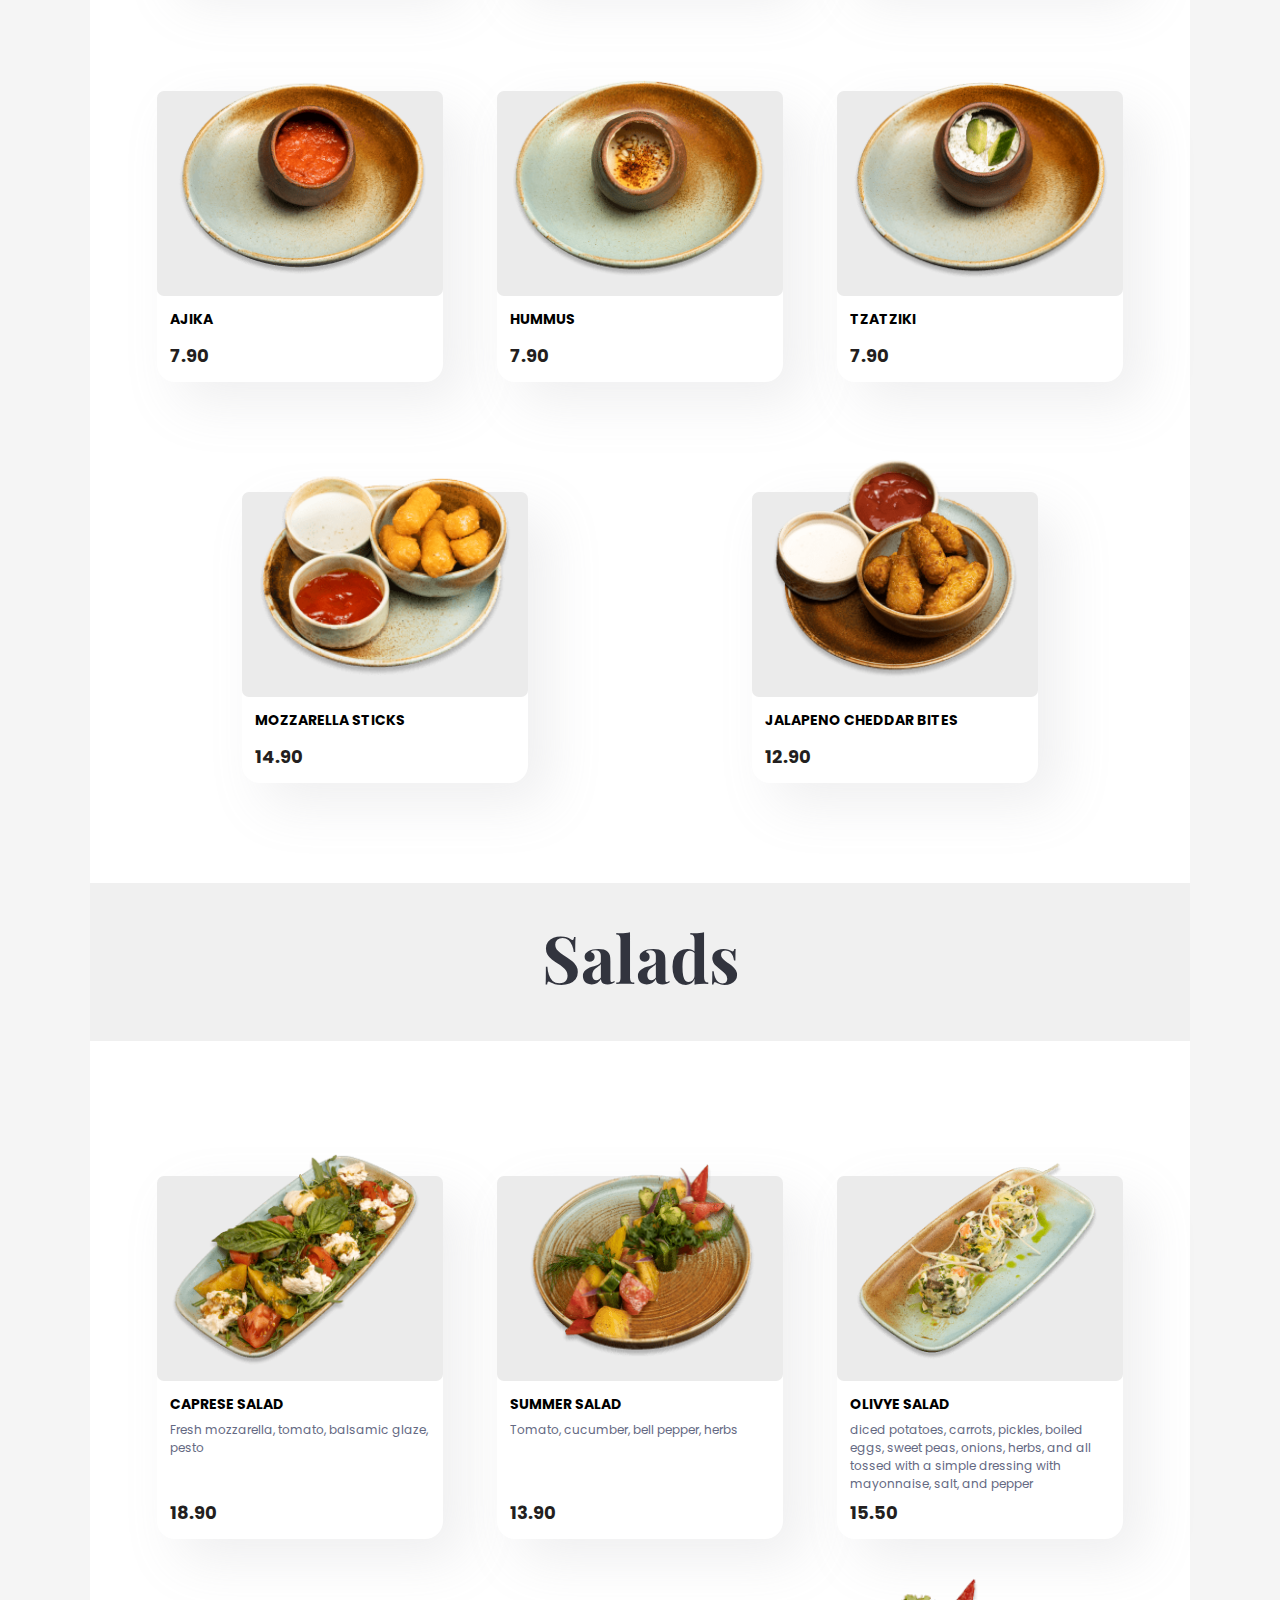
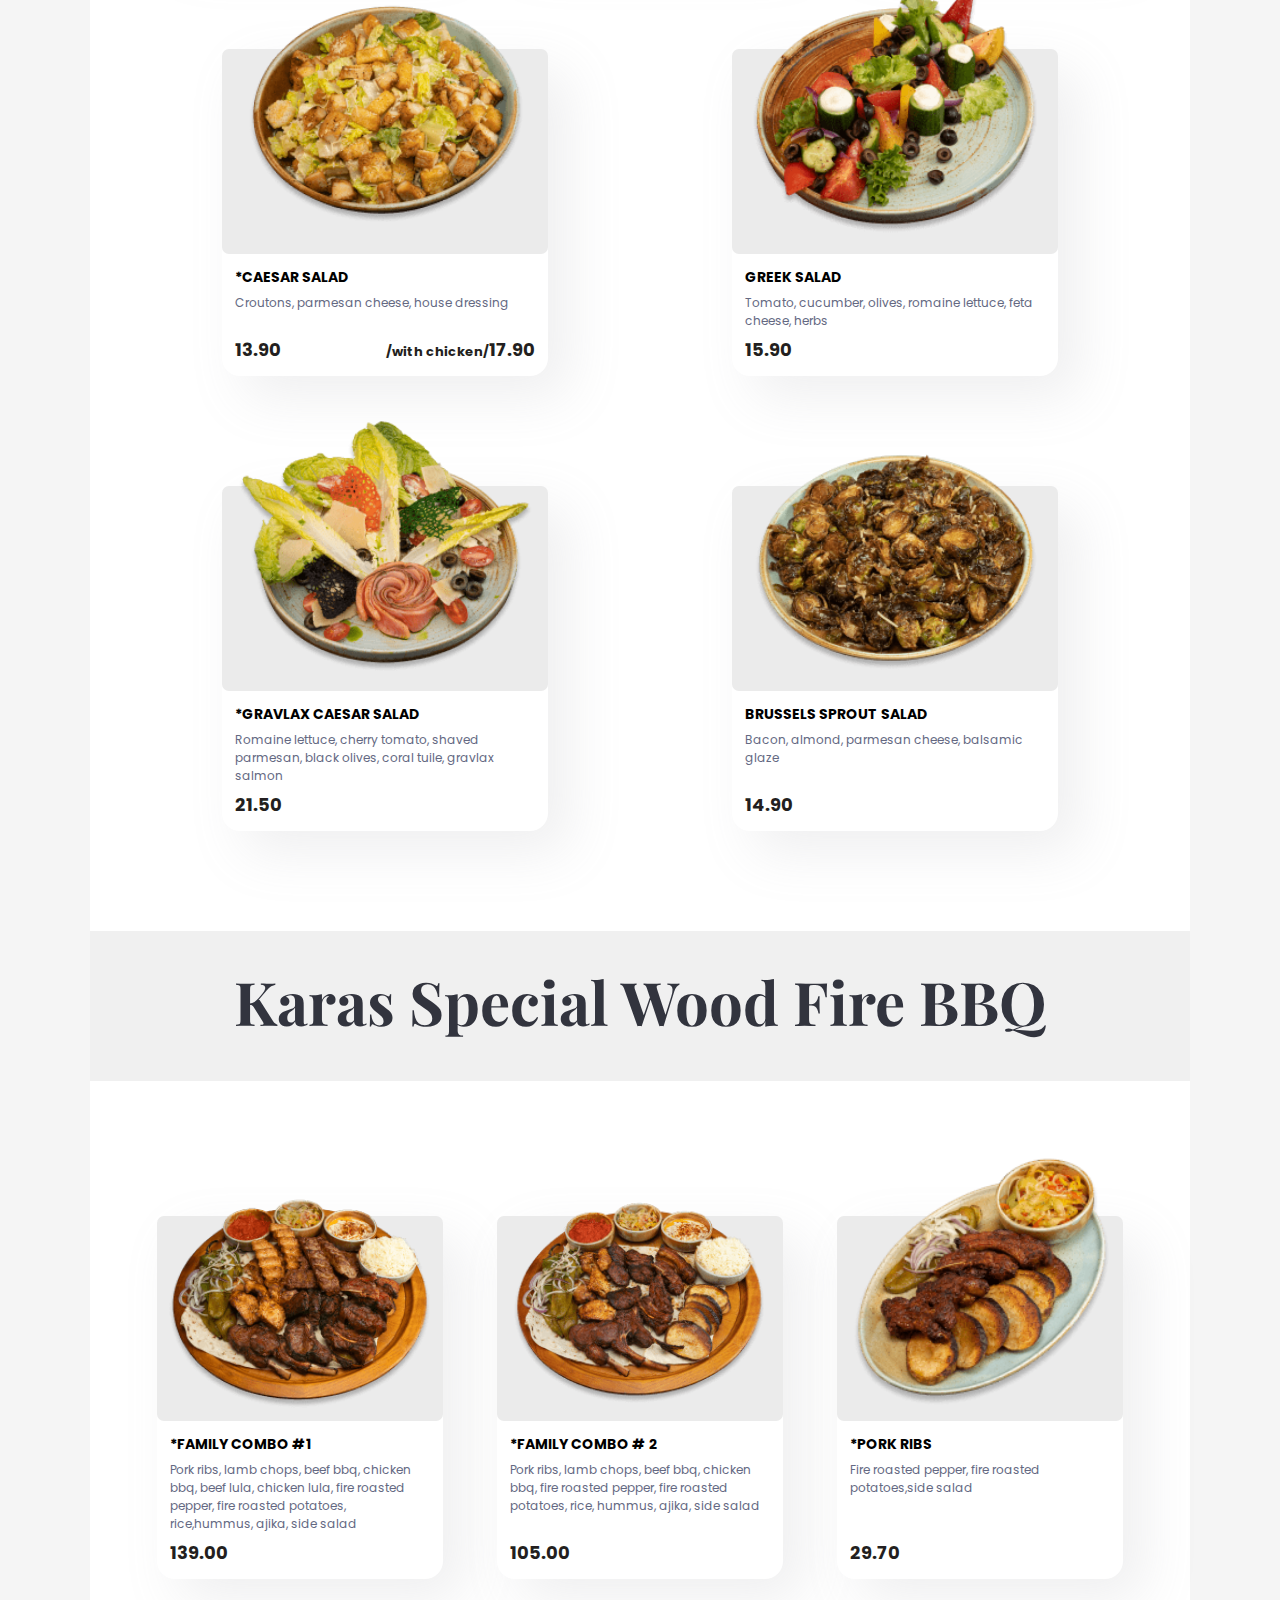
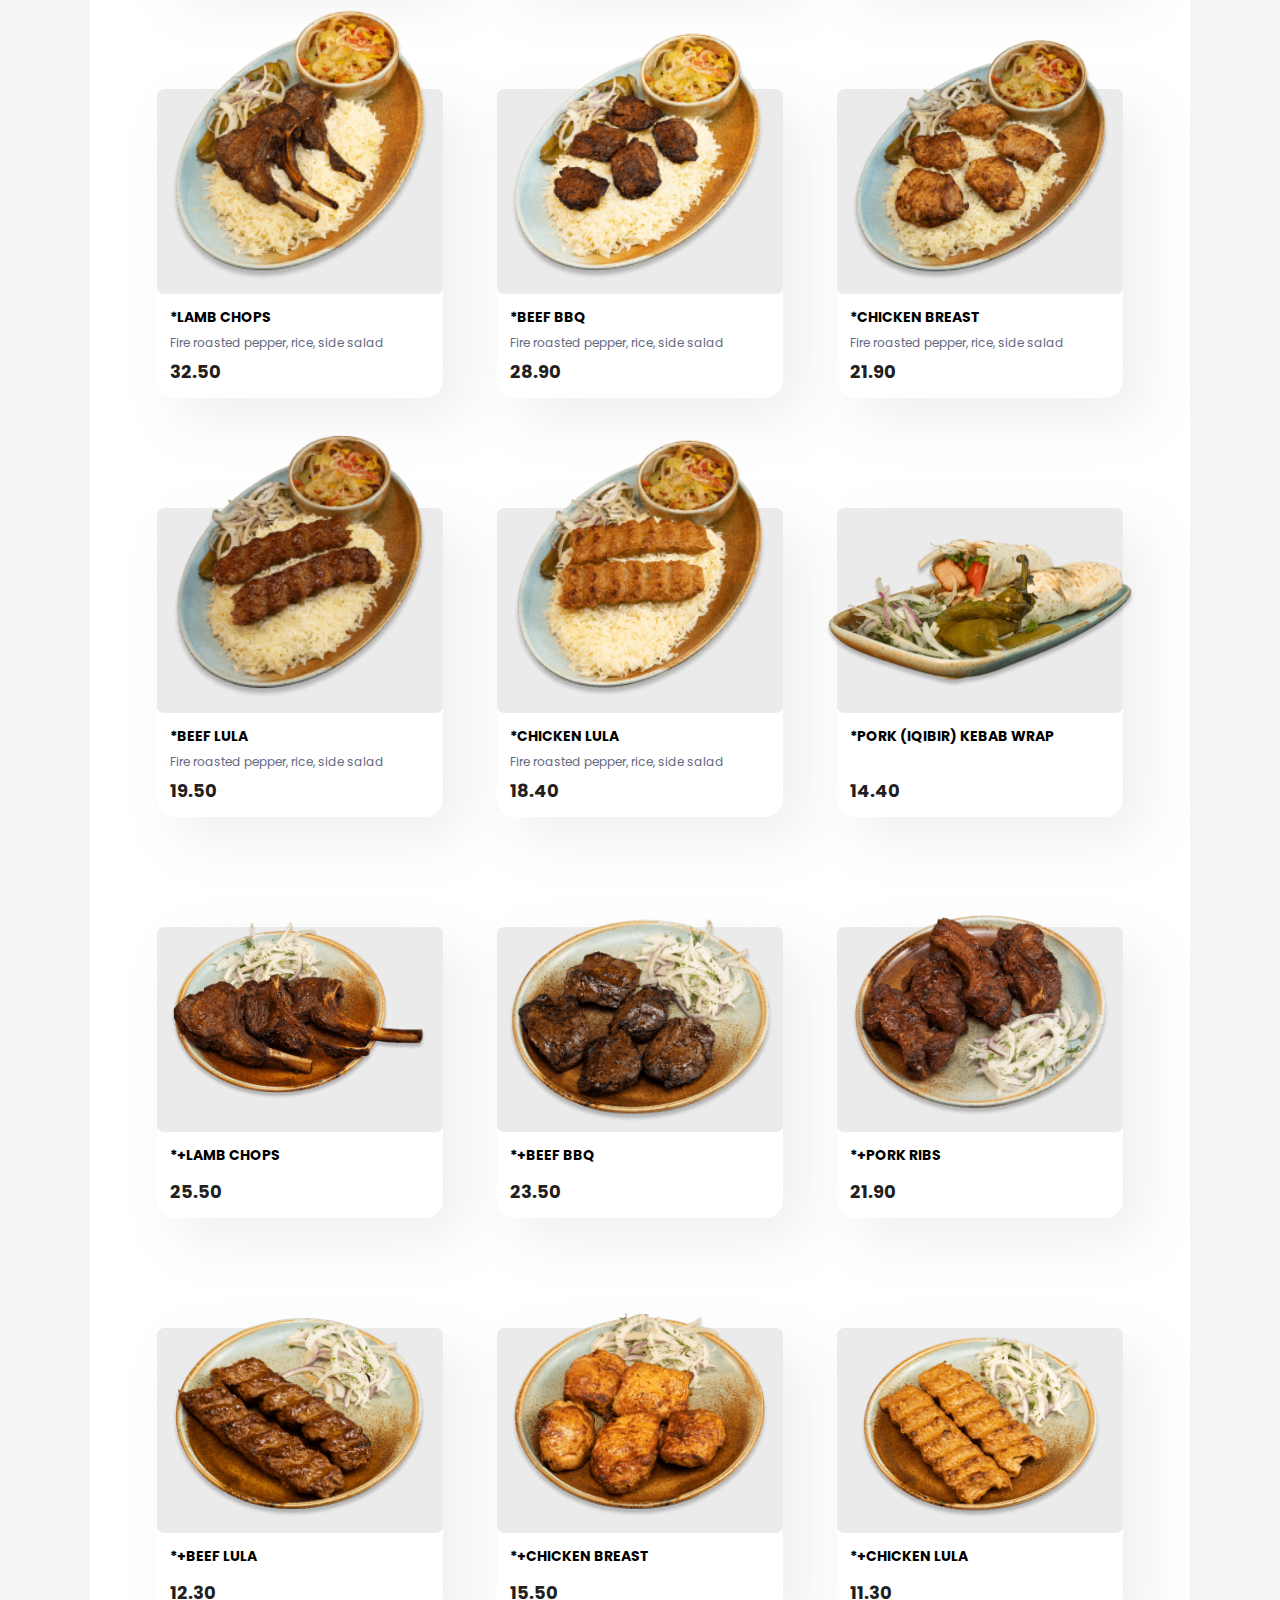
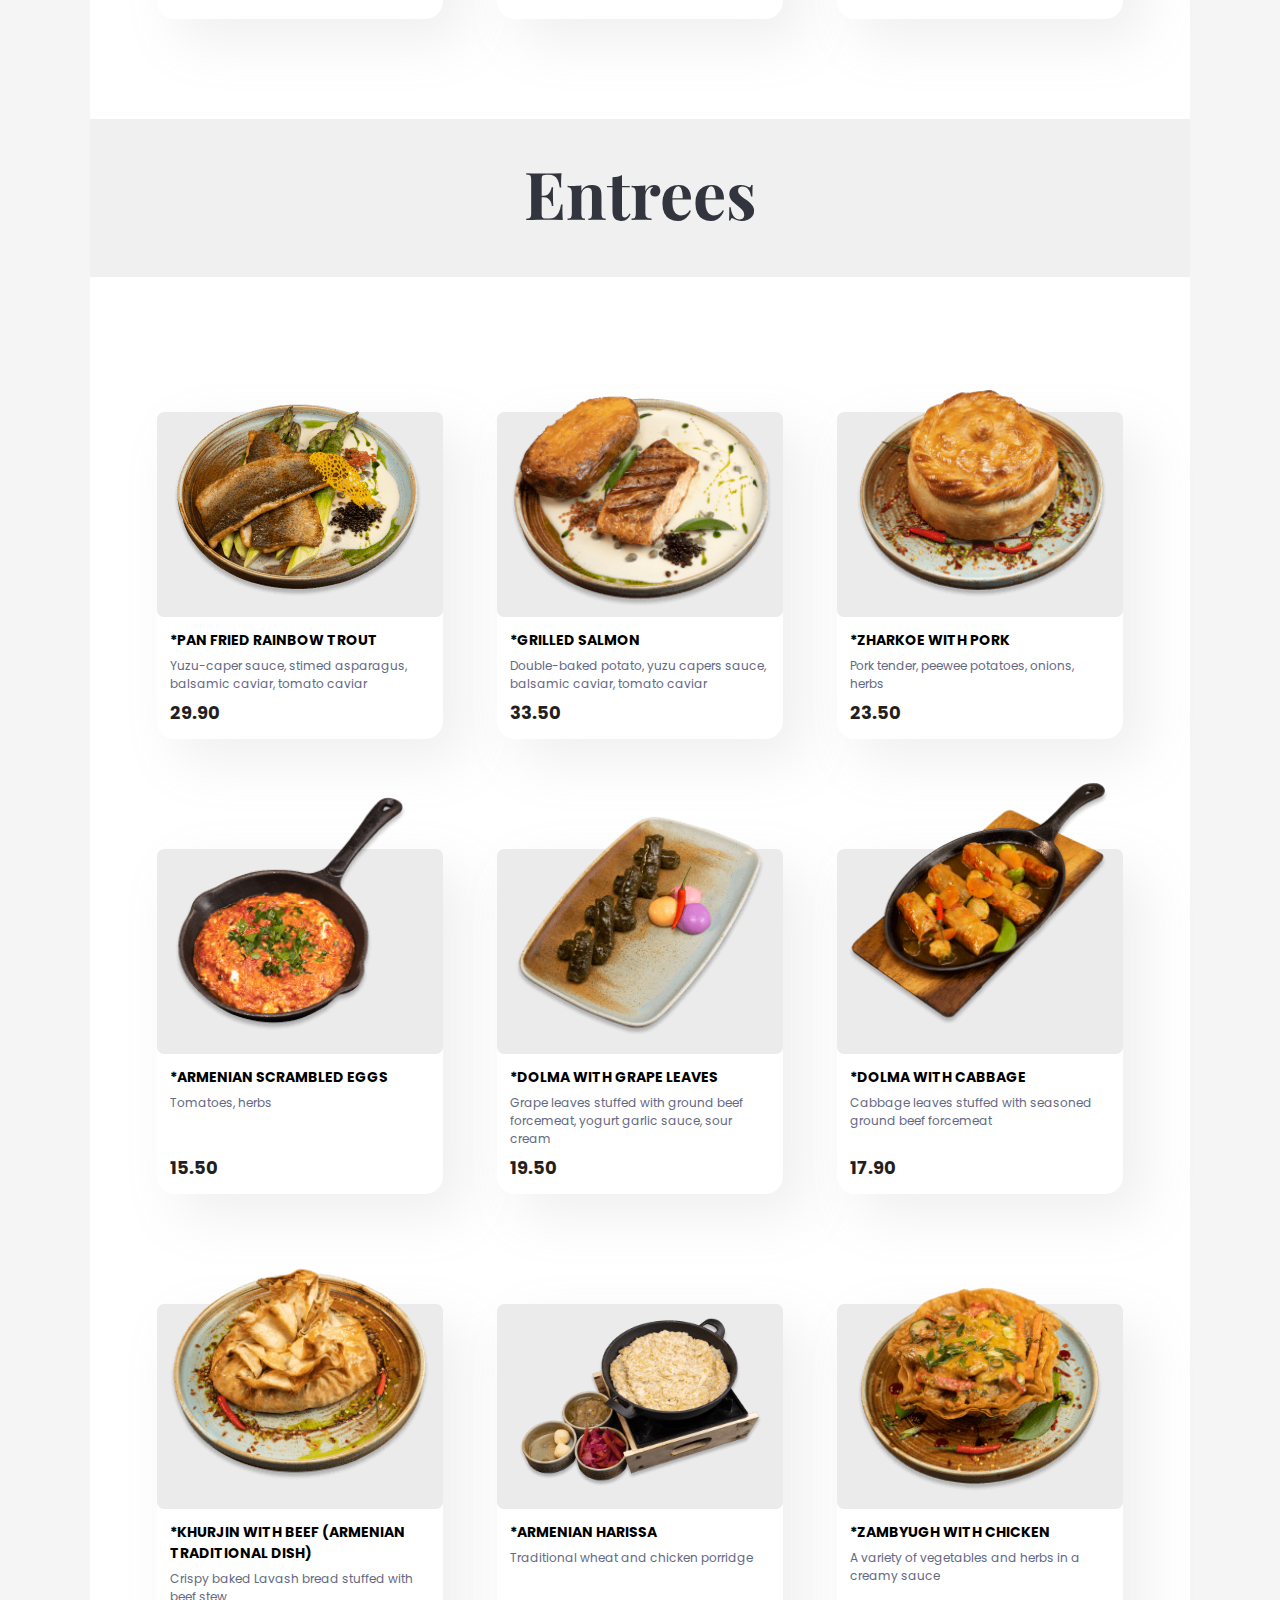
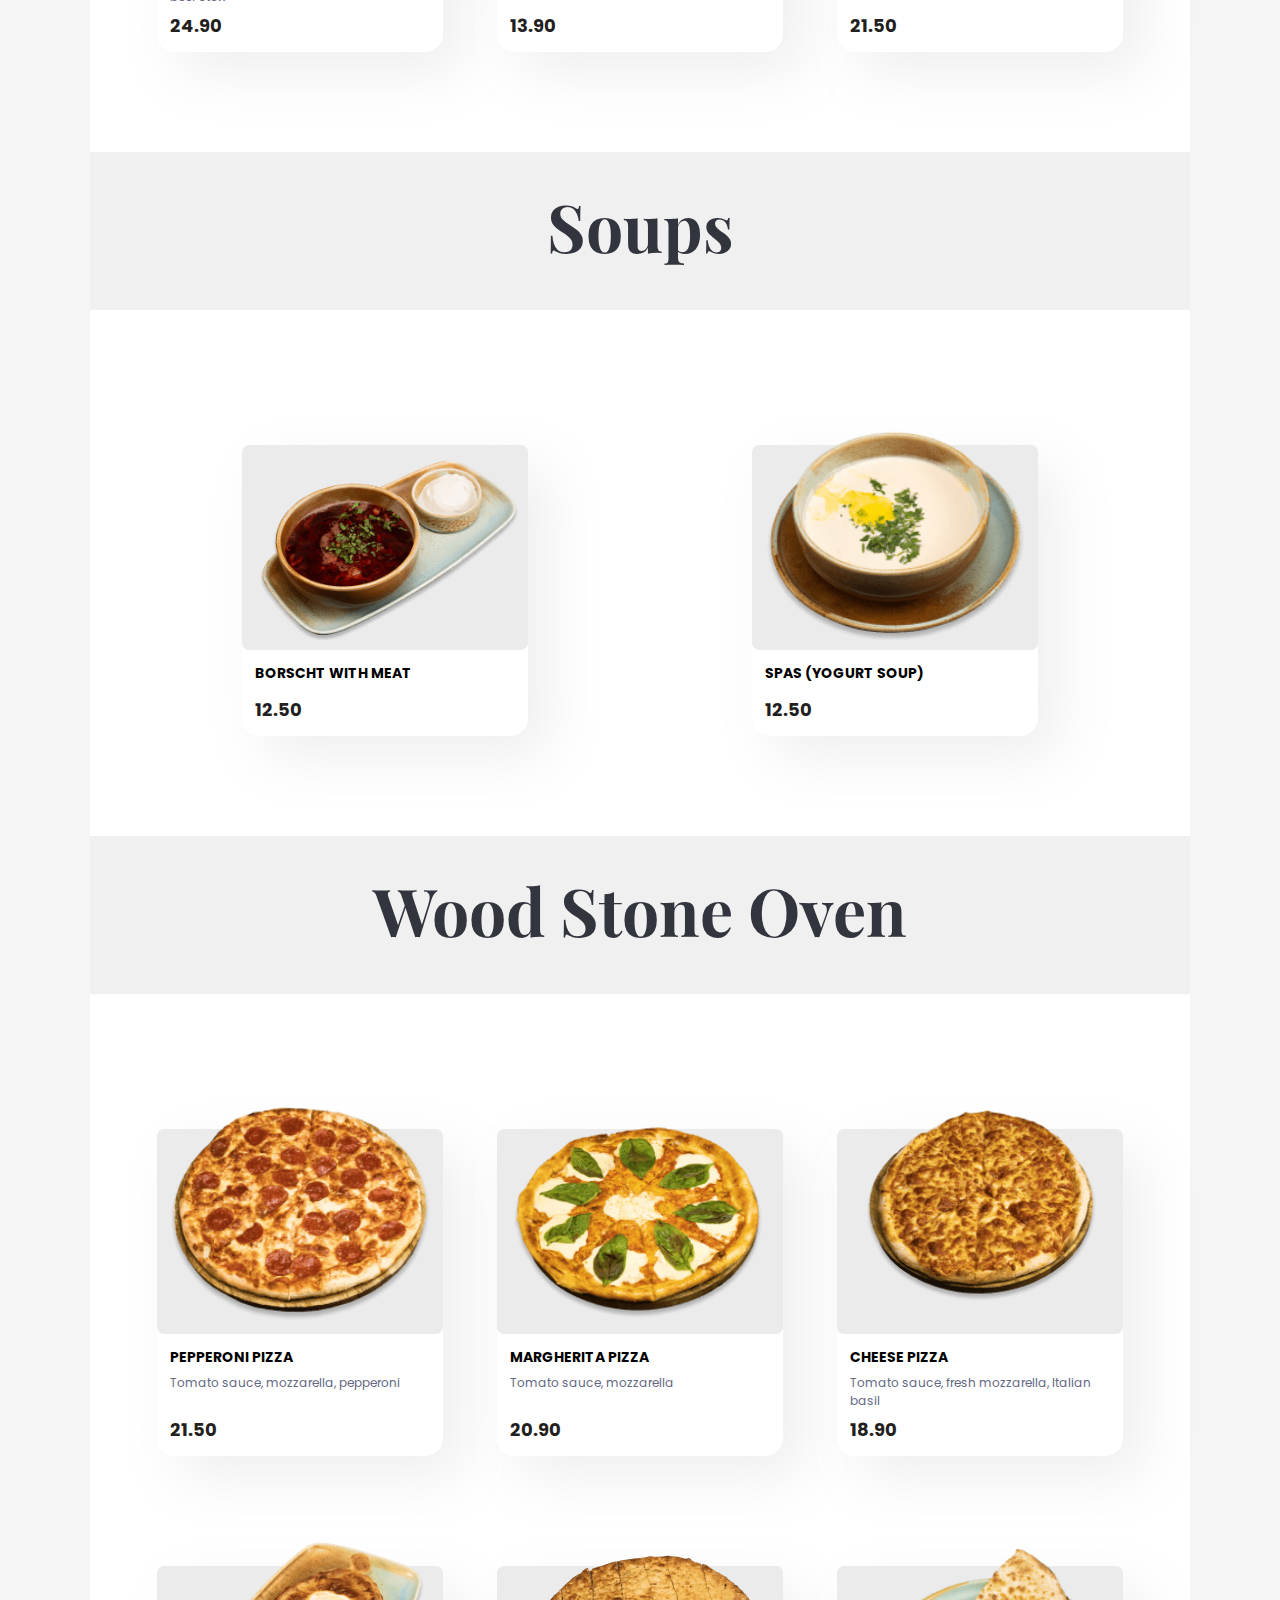
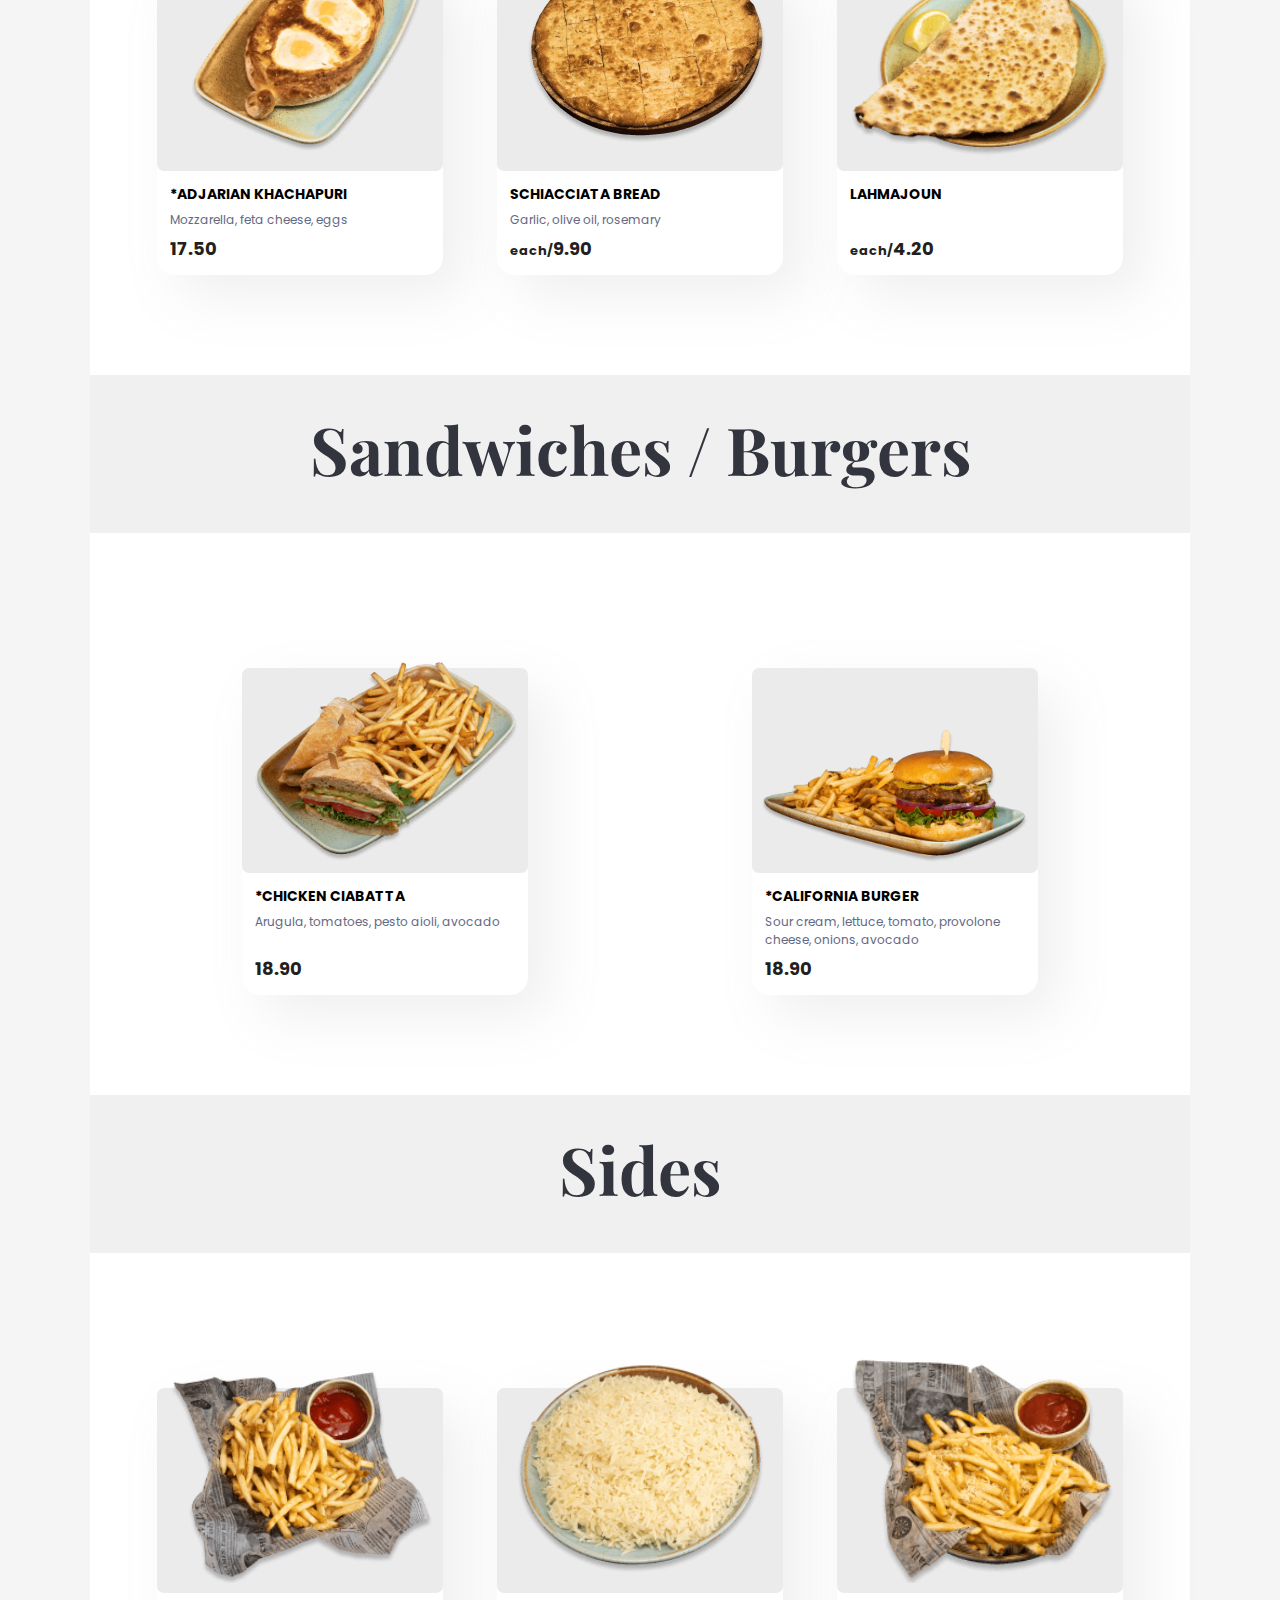
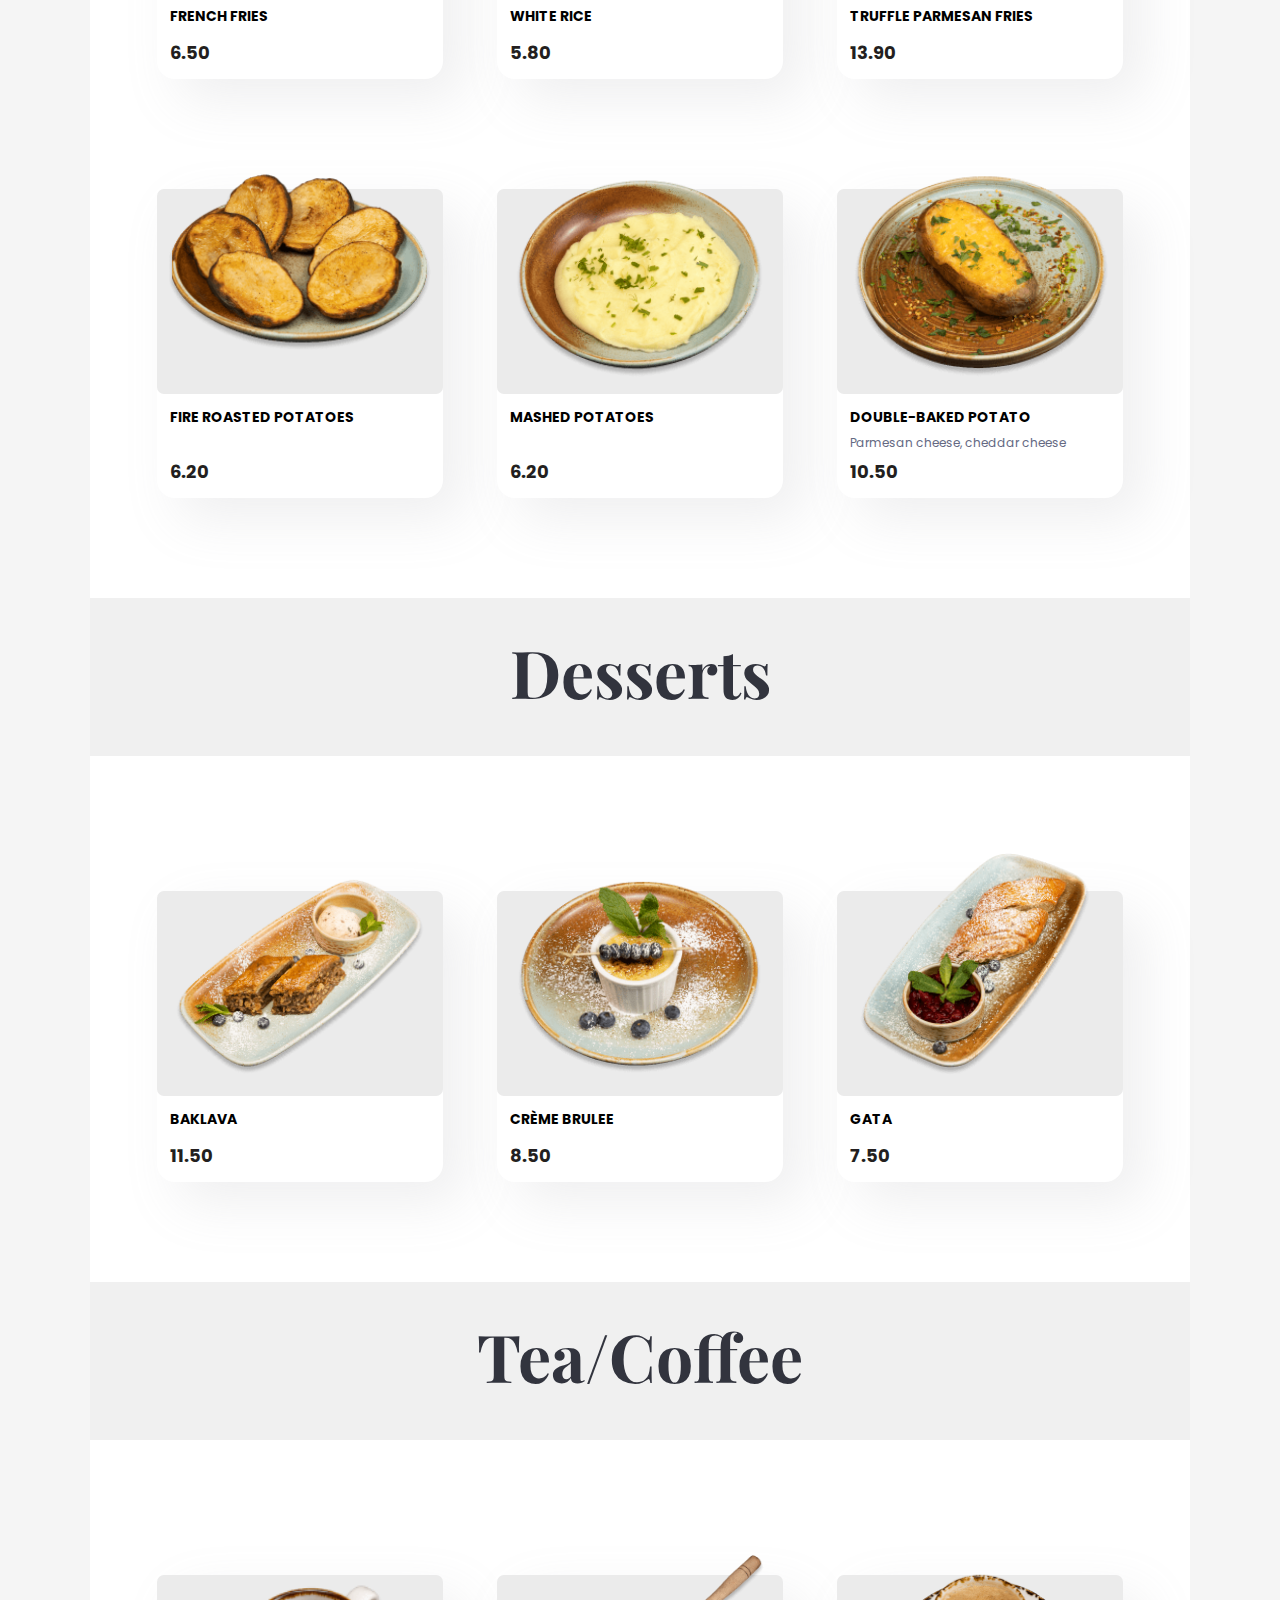
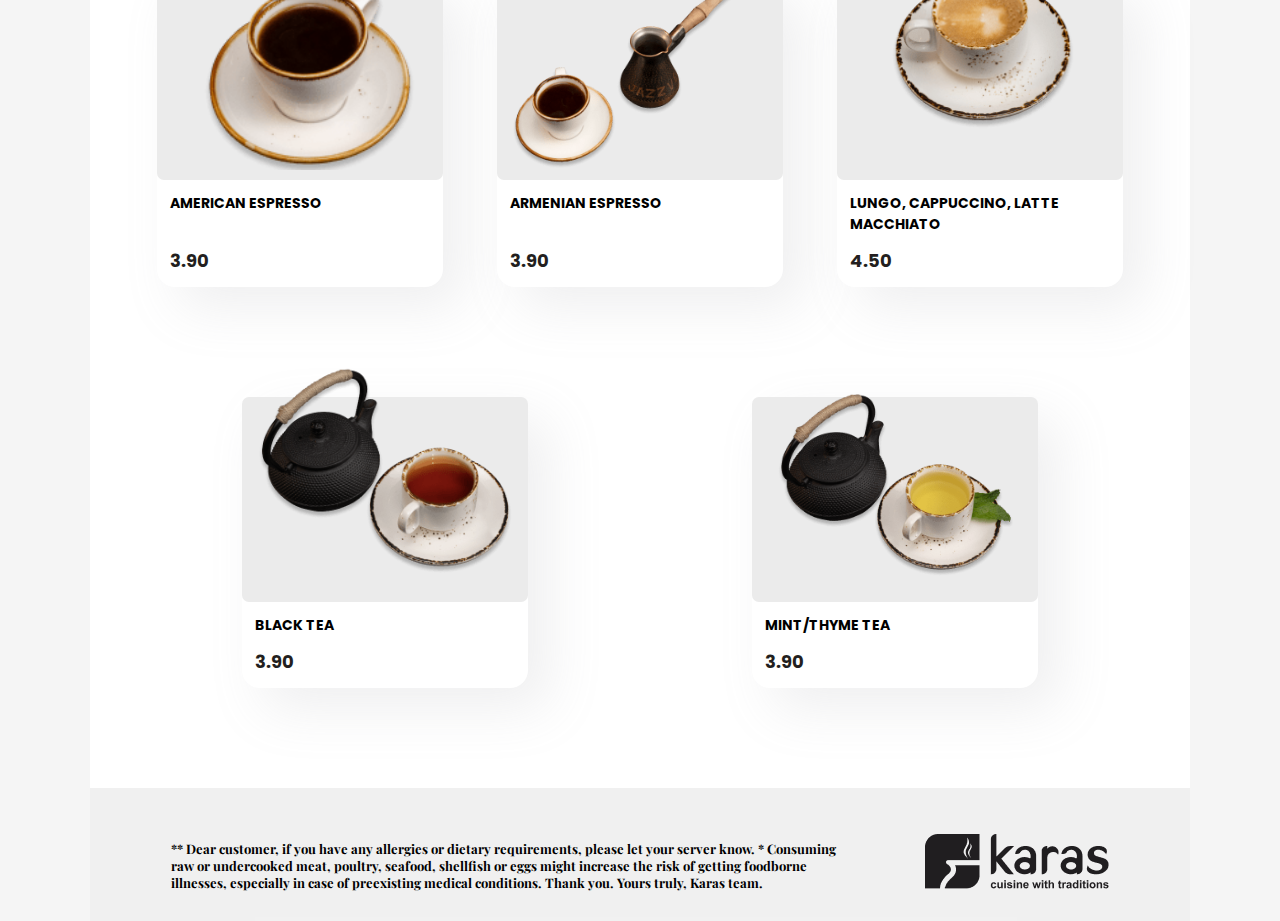
==== commit 8a666519: "bugs fixed" ====
--- a/index.html
+++ b/index.html
@@ -270,85 +270,6 @@
             </div>
         </div>
     </section>
-    <div class="section-title title-lang">
-        <h2></h2>
-    </div>
-    <section class="sides">
-        <div class="category-block">
-            <div class="dish">
-                <div class="dish-image-background">
-                    <img class=" " src="assets/images/sides/1-min.png" alt="Blinchik">
-                </div>
-                <div class="dish-info sides-lang">
-                    <div>
-                        <div class="dish-title"></div>
-                        <div class="dish-description"></div>
-                    </div>
-                    <div class="dish-price"></div>
-                </div>
-            </div>
-            <div class="dish">
-                <div class="dish-image-background">
-                    <img class=" " src="assets/images/sides/2-min.png" alt="Blinchik">
-                </div>
-                <div class="dish-info sides-lang">
-                    <div>
-                        <div class="dish-title"></div>
-                        <div class="dish-description"></div>
-                    </div>
-                    <div class="dish-price"></div>
-                </div>
-            </div>
-            <div class="dish">
-                <div class="dish-image-background">
-                    <img class=" " src="assets/images/sides/3-min.png" alt="Blinchik">
-                </div>
-                <div class="dish-info sides-lang">
-                    <div>
-                        <div class="dish-title"></div>
-                        <div class="dish-description"></div>
-                    </div>
-                    <div class="dish-price"></div>
-                </div>
-            </div>
-            <div class="dish">
-                <div class="dish-image-background">
-                    <img class=" " src="assets/images/sides/4-min.png" alt="Blinchik">
-                </div>
-                <div class="dish-info sides-lang">
-                    <div>
-                        <div class="dish-title"></div>
-                        <div class="dish-description"></div>
-                    </div>
-                    <div class="dish-price"></div>
-                </div>
-            </div>
-            <div class="dish">
-                <div class="dish-image-background">
-                    <img class=" " src="assets/images/sides/5-min.png" alt="Blinchik">
-                </div>
-                <div class="dish-info sides-lang">
-                    <div>
-                        <div class="dish-title"></div>
-                        <div class="dish-description"></div>
-                    </div>
-                    <div class="dish-price"></div>
-                </div>
-            </div>
-            <div class="dish">
-                <div class="dish-image-background">
-                    <img class=" " src="assets/images/sides/6-min.png" alt="Blinchik">
-                </div>
-                <div class="dish-info sides-lang">
-                    <div>
-                        <div class="dish-title"></div>
-                        <div class="dish-description"></div>
-                    </div>
-                    <div class="dish-price"></div>
-                </div>
-            </div>
-        </div>
-    </section>
     <div class="section-title title-lang small-title">
         <h2></h2>
     </div>
@@ -452,7 +373,7 @@
             </div>
             <div class="dish">
                 <div class="dish-image-background">
-                    <img class=" " src="assets/images/bbq/9-min.png" alt="Blinchik">
+                    <img class="translateImg" src="assets/images/bbq/9-min.png" alt="Blinchik">
                 </div>
                 <div class="dish-info bbq-lang">
                     <div>
@@ -785,6 +706,85 @@
                 <div class="dish-info sandwiches-lang">
                     <div>
                         <div class="dish-title small-dish-title"></div>
+                        <div class="dish-description"></div>
+                    </div>
+                    <div class="dish-price"></div>
+                </div>
+            </div>
+        </div>
+    </section>
+    <div class="section-title title-lang">
+        <h2></h2>
+    </div>
+    <section class="sides">
+        <div class="category-block">
+            <div class="dish">
+                <div class="dish-image-background">
+                    <img class=" " src="assets/images/sides/1-min.png" alt="Blinchik">
+                </div>
+                <div class="dish-info sides-lang">
+                    <div>
+                        <div class="dish-title"></div>
+                        <div class="dish-description"></div>
+                    </div>
+                    <div class="dish-price"></div>
+                </div>
+            </div>
+            <div class="dish">
+                <div class="dish-image-background">
+                    <img class=" " src="assets/images/sides/2-min.png" alt="Blinchik">
+                </div>
+                <div class="dish-info sides-lang">
+                    <div>
+                        <div class="dish-title"></div>
+                        <div class="dish-description"></div>
+                    </div>
+                    <div class="dish-price"></div>
+                </div>
+            </div>
+            <div class="dish">
+                <div class="dish-image-background">
+                    <img class=" " src="assets/images/sides/3-min.png" alt="Blinchik">
+                </div>
+                <div class="dish-info sides-lang">
+                    <div>
+                        <div class="dish-title"></div>
+                        <div class="dish-description"></div>
+                    </div>
+                    <div class="dish-price"></div>
+                </div>
+            </div>
+            <div class="dish">
+                <div class="dish-image-background">
+                    <img class=" " src="assets/images/sides/4-min.png" alt="Blinchik">
+                </div>
+                <div class="dish-info sides-lang">
+                    <div>
+                        <div class="dish-title"></div>
+                        <div class="dish-description"></div>
+                    </div>
+                    <div class="dish-price"></div>
+                </div>
+            </div>
+            <div class="dish">
+                <div class="dish-image-background">
+                    <img class=" " src="assets/images/sides/5-min.png" alt="Blinchik">
+                </div>
+                <div class="dish-info sides-lang">
+                    <div>
+                        <div class="dish-title"></div>
+                        <div class="dish-description"></div>
+                    </div>
+                    <div class="dish-price"></div>
+                </div>
+            </div>
+            <div class="dish">
+                <div class="dish-image-background">
+                    <img class=" " src="assets/images/sides/6-min.png" alt="Blinchik">
+                </div>
+                <div class="dish-info sides-lang">
+                    <div>
+                        <div class="dish-title"></div>
                         <div class="dish-description"></div>
                     </div>
                     <div class="dish-price"></div>
--- a/css/style.css
+++ b/css/style.css
@@ -7,6 +7,11 @@
 .mr-2{
     margin-right: 2px;
 }
+.translateImg{
+    transform: scale(120%) translate(0,-15%);
+
+}
+
 *{
     margin: 0;
     padding: 0;
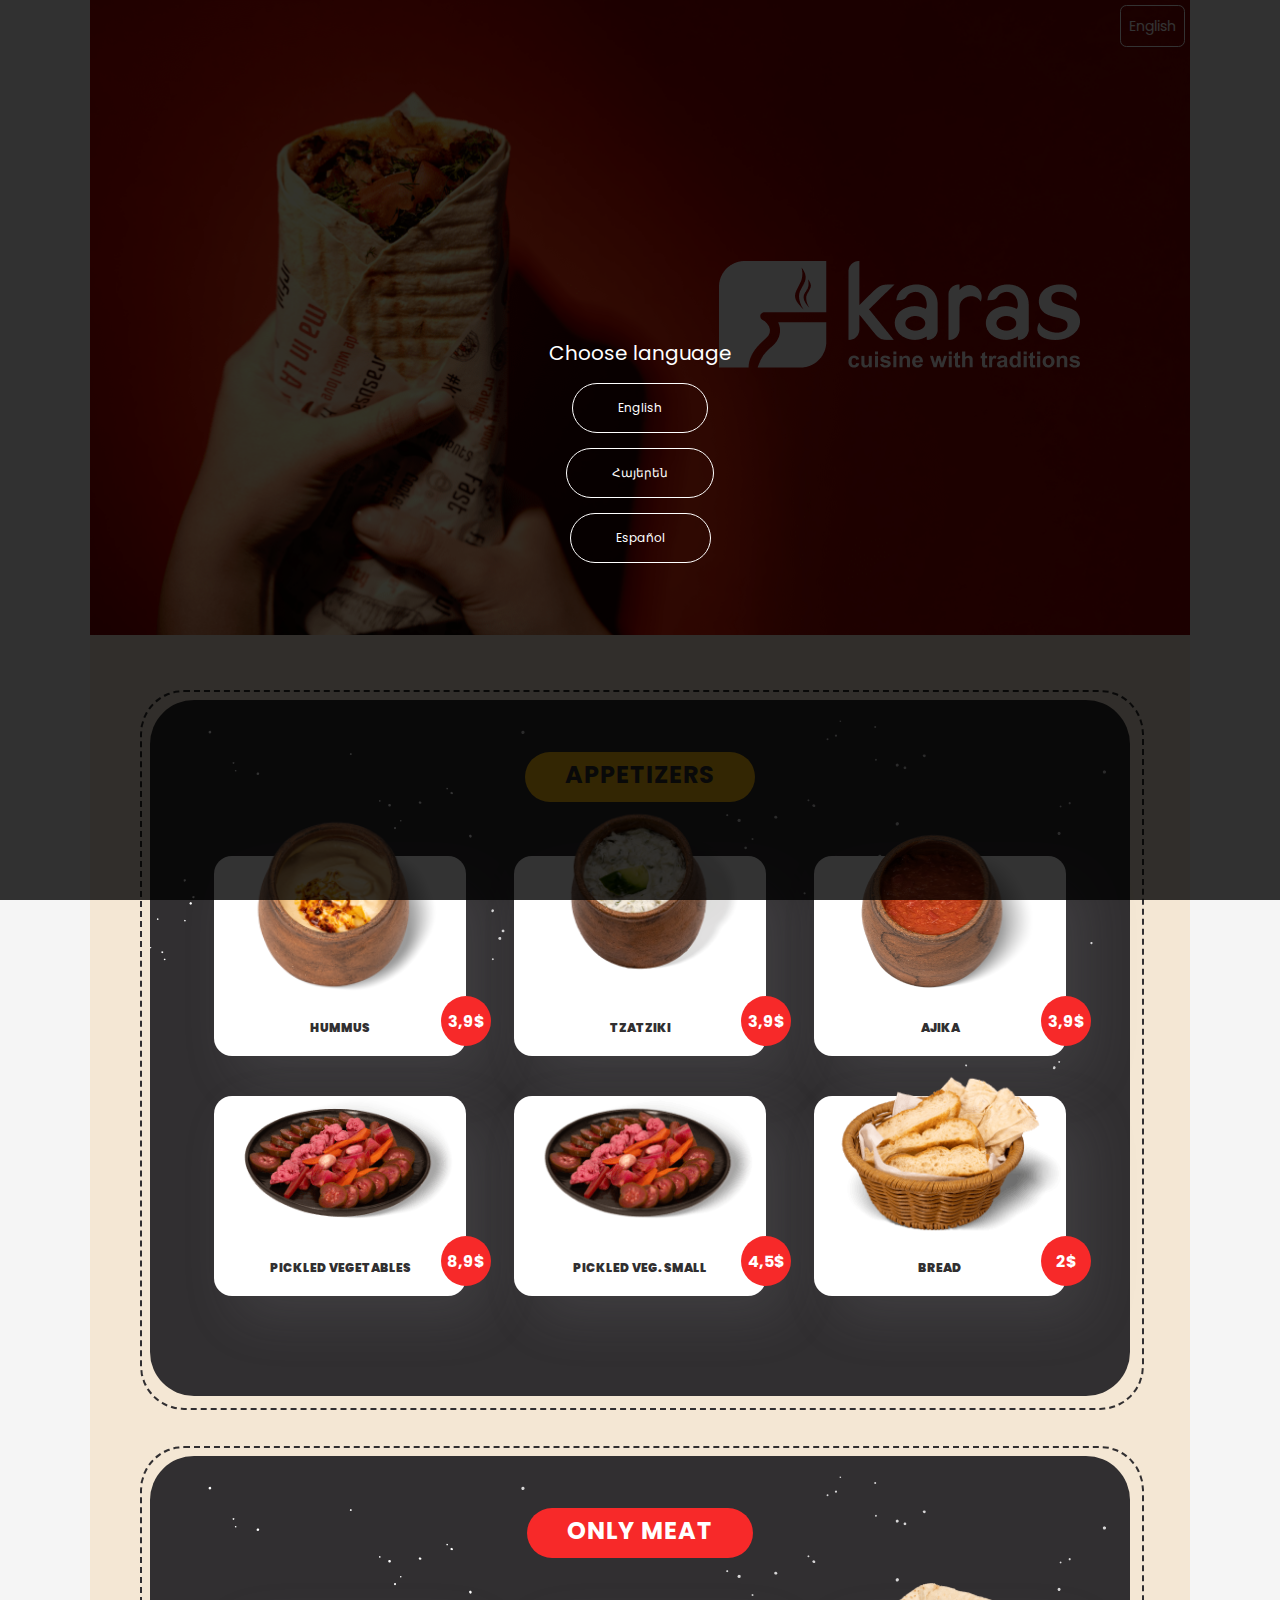
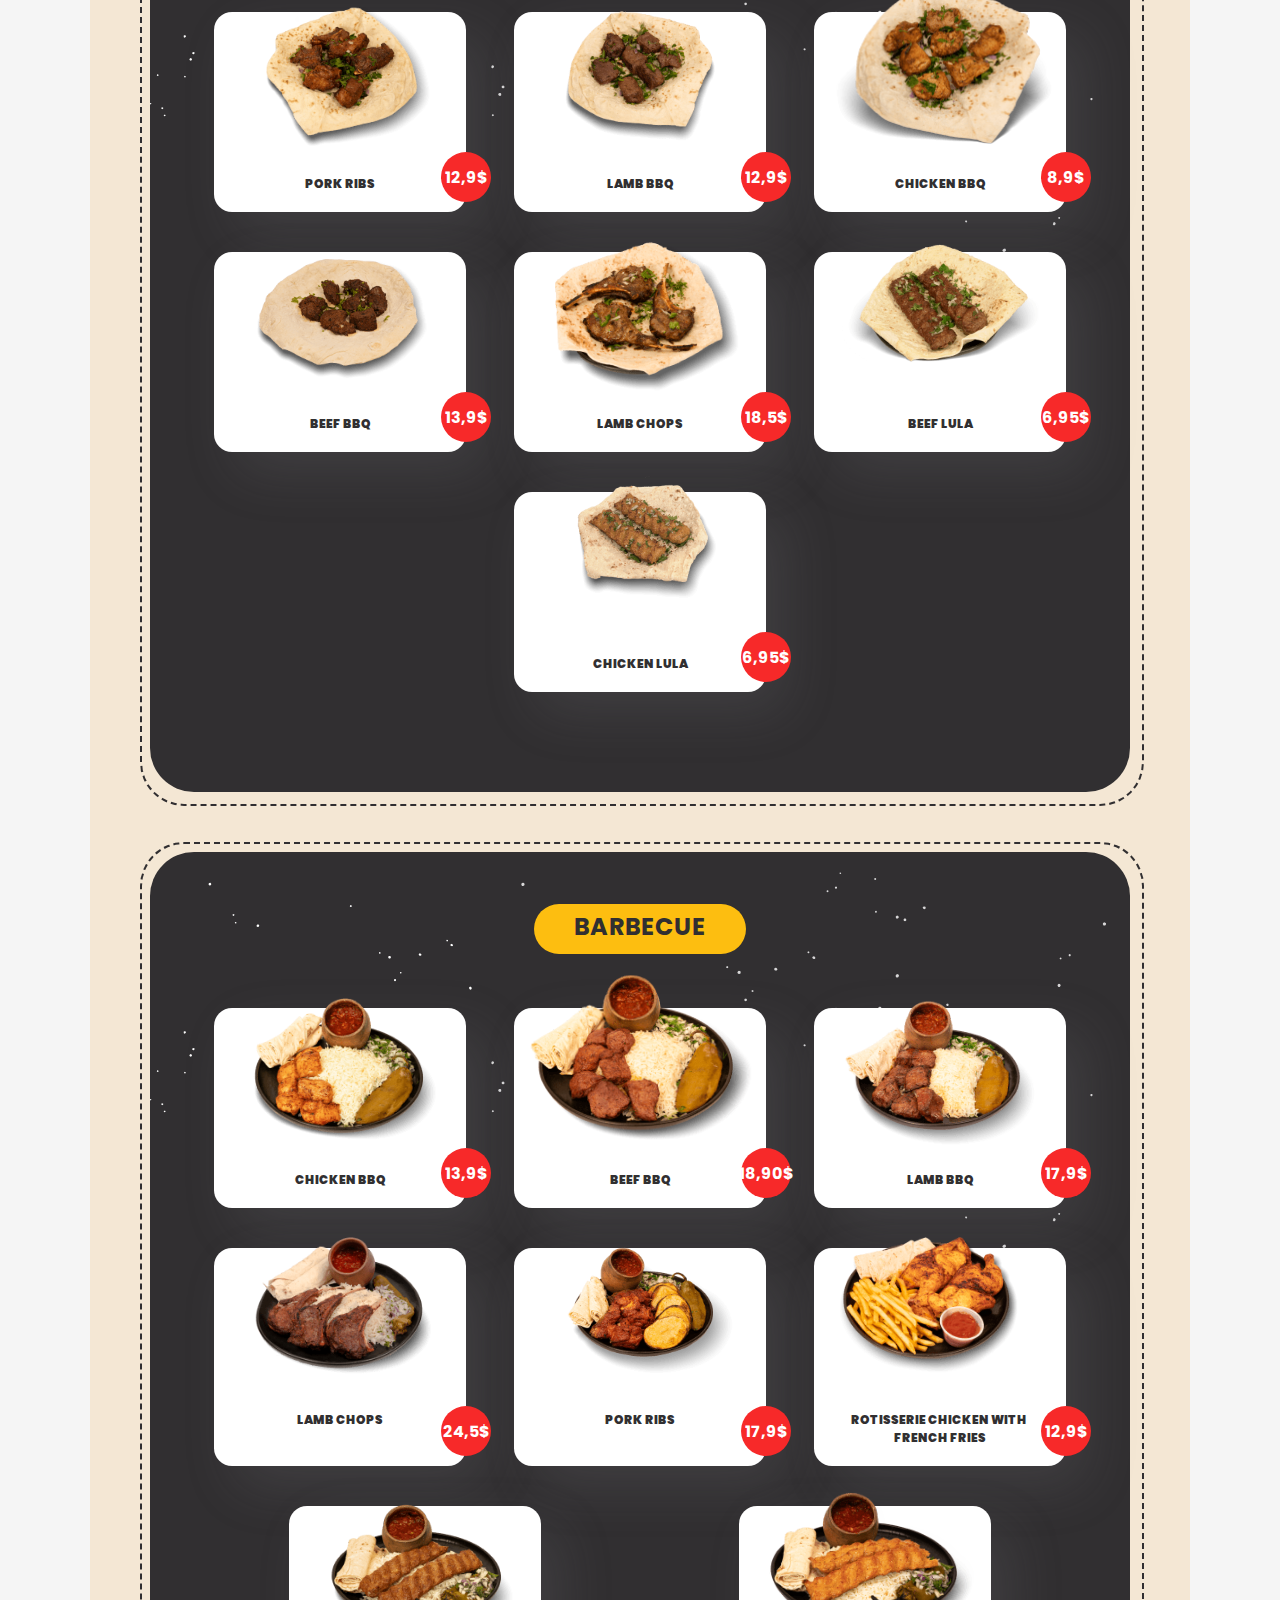
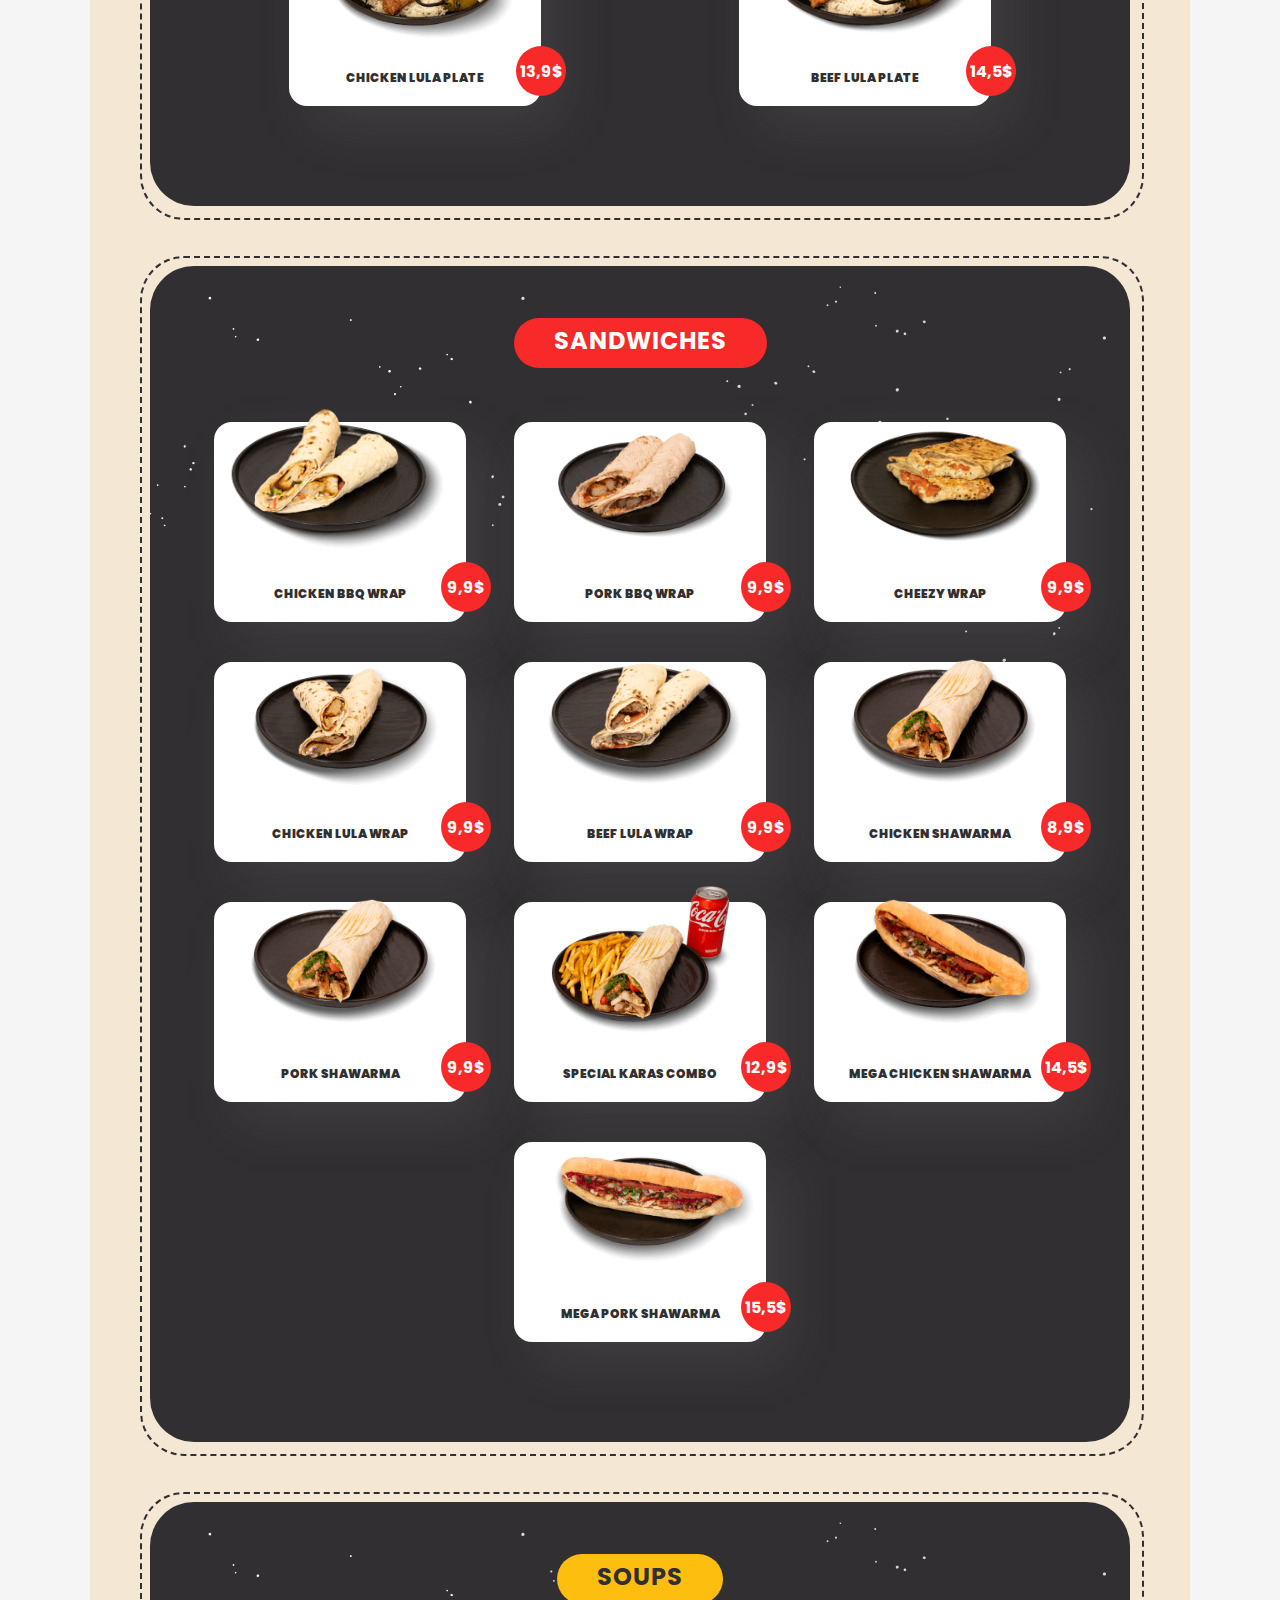
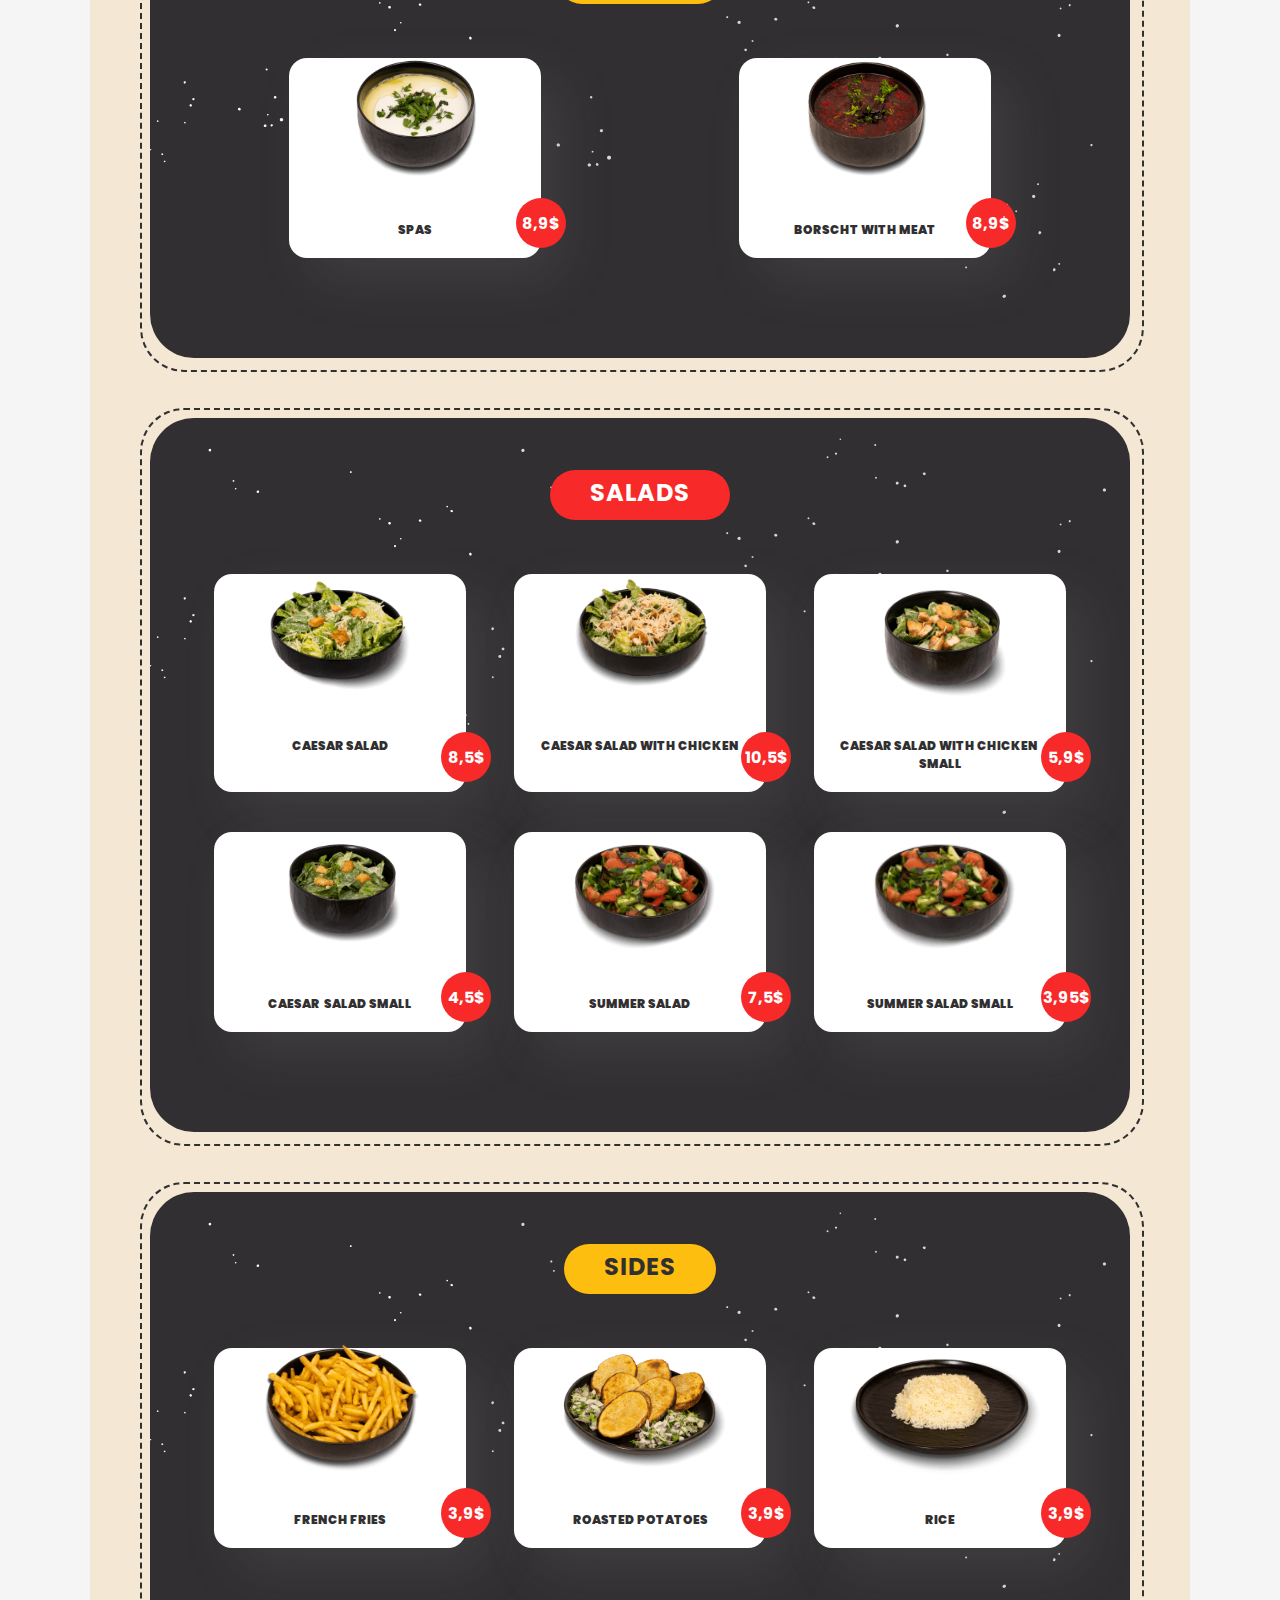
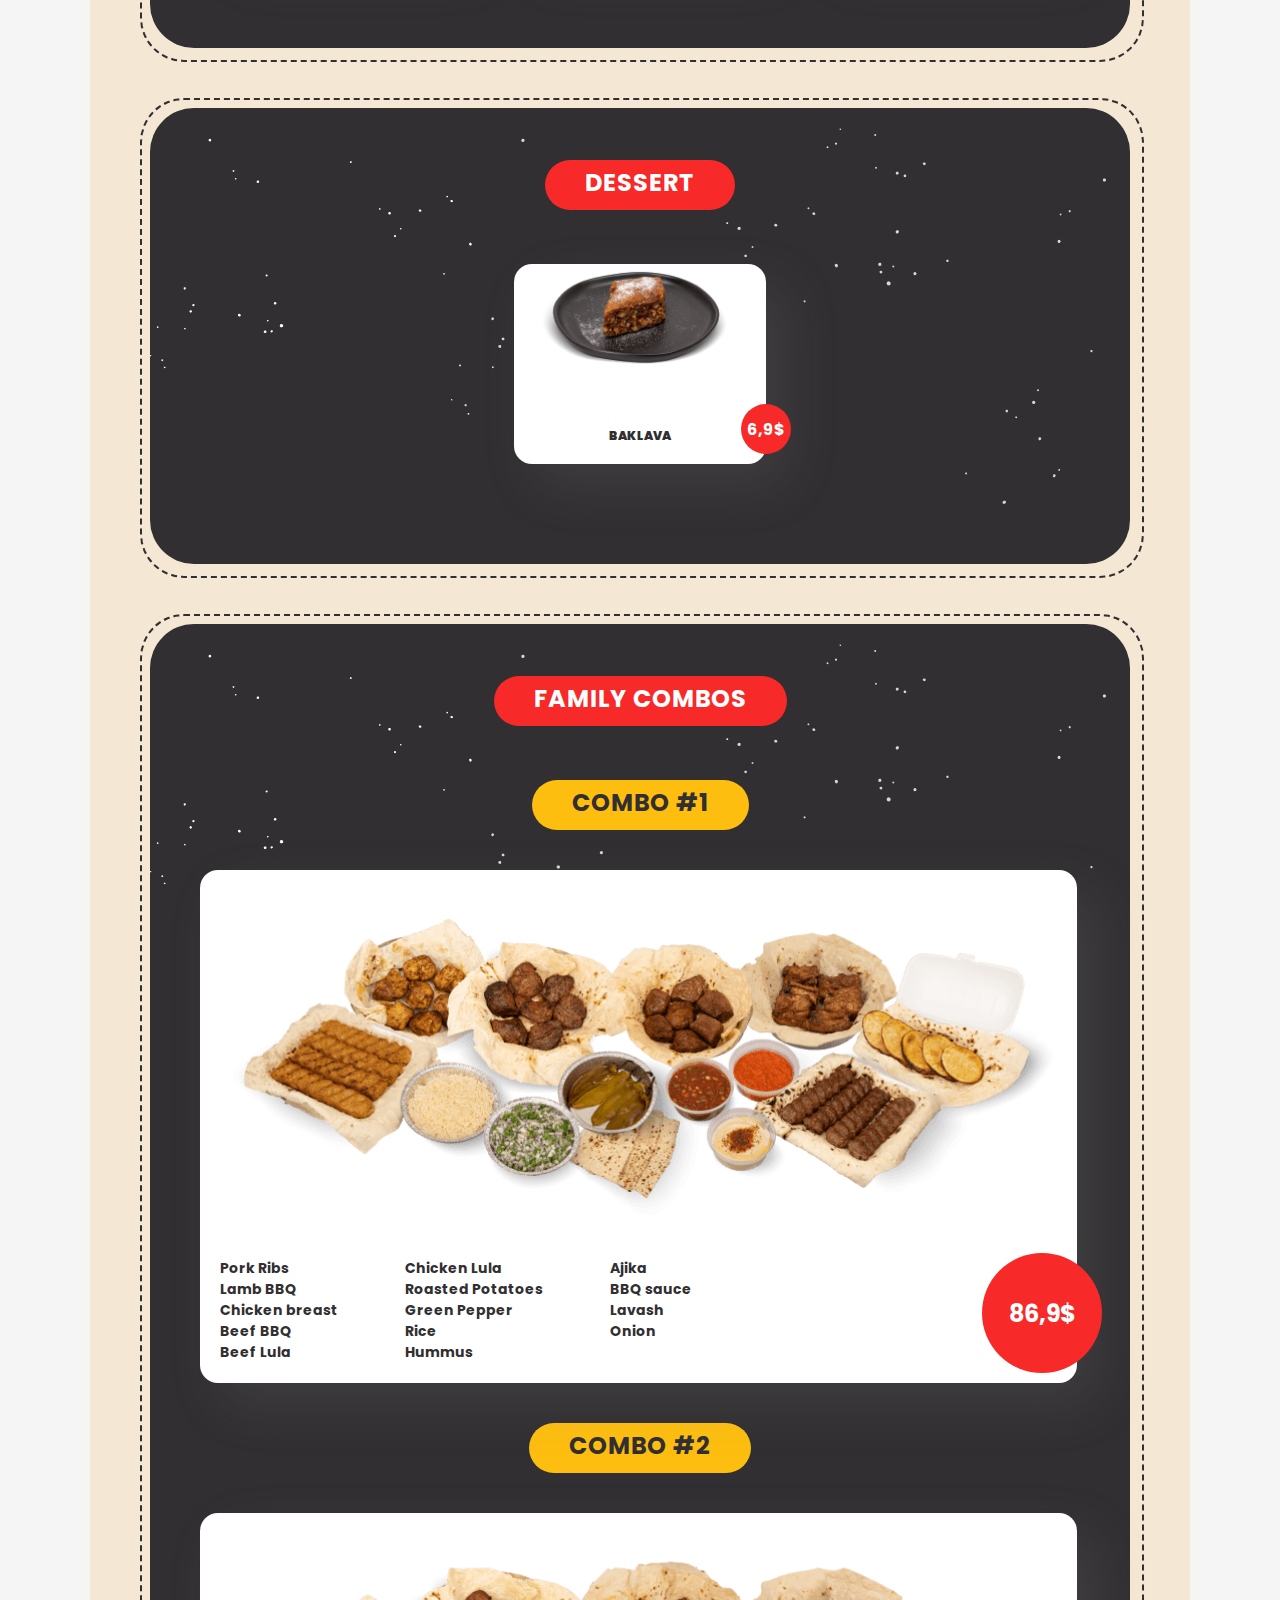
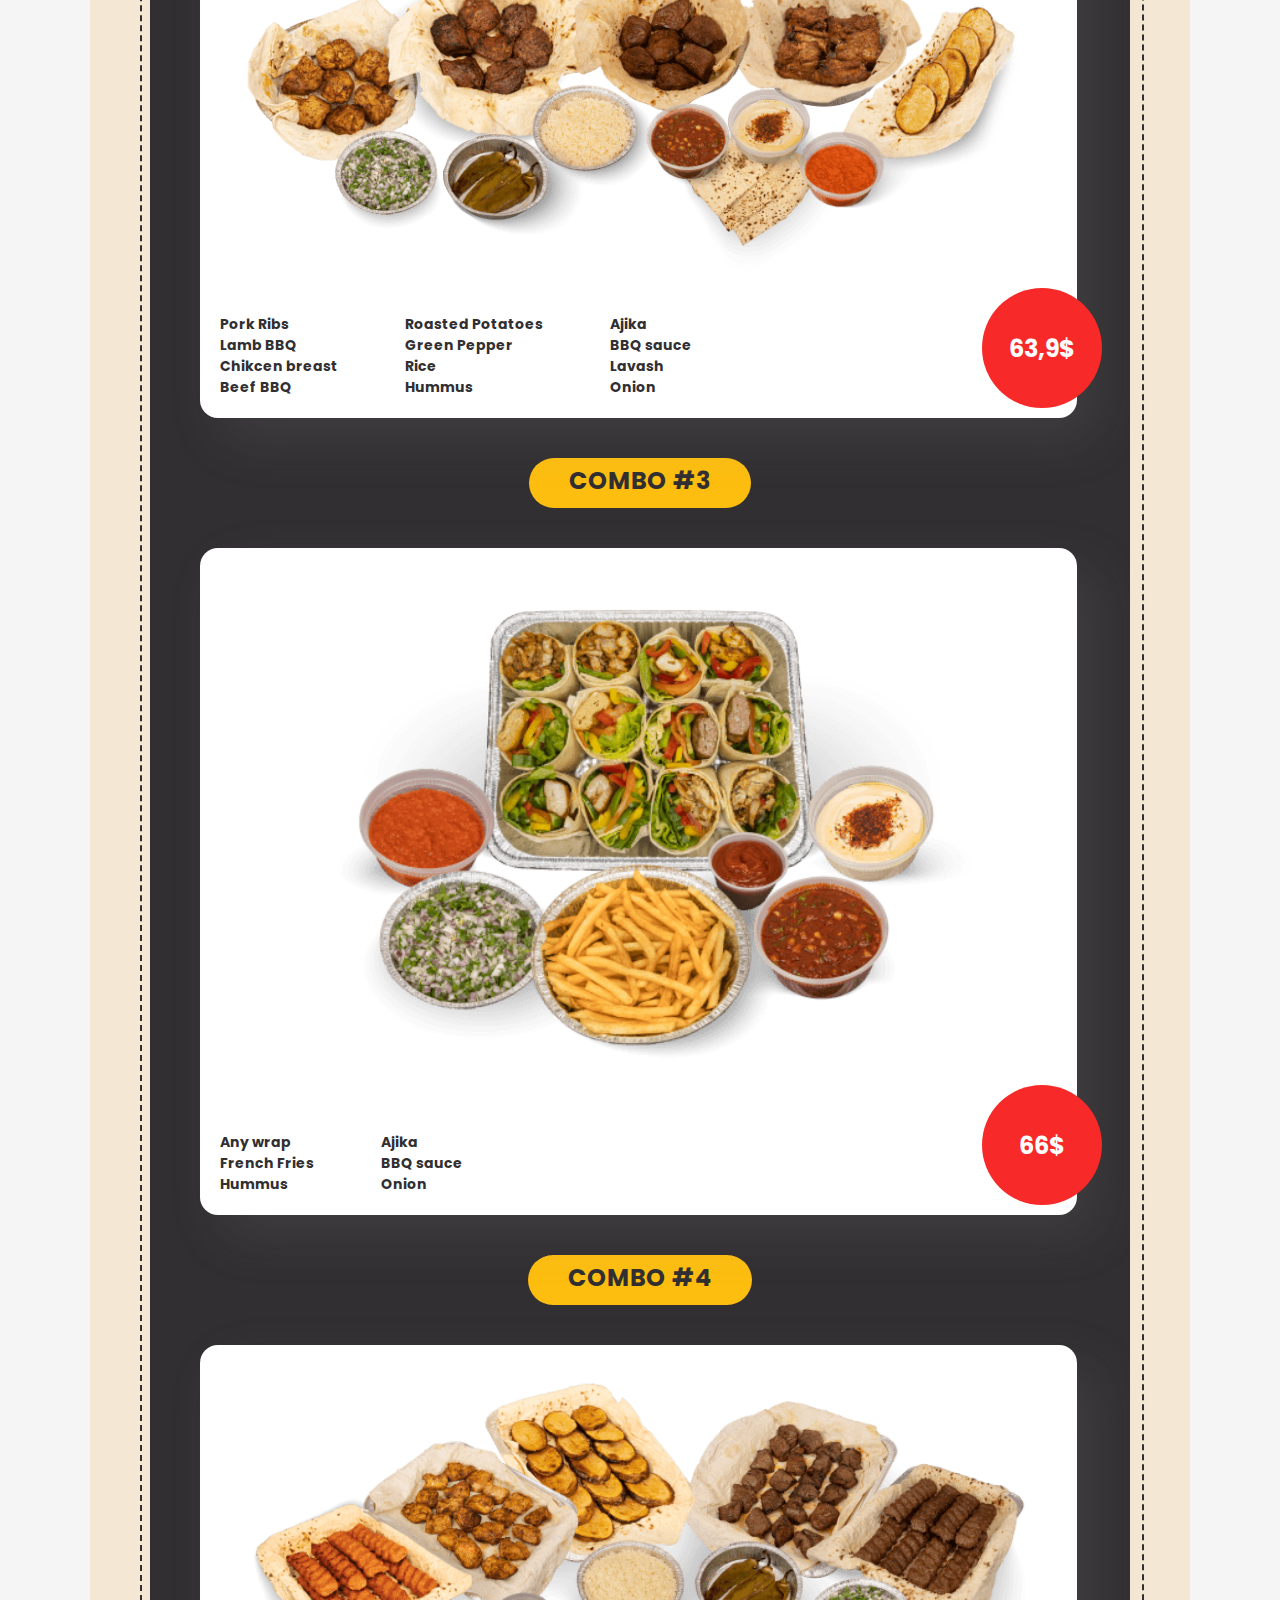
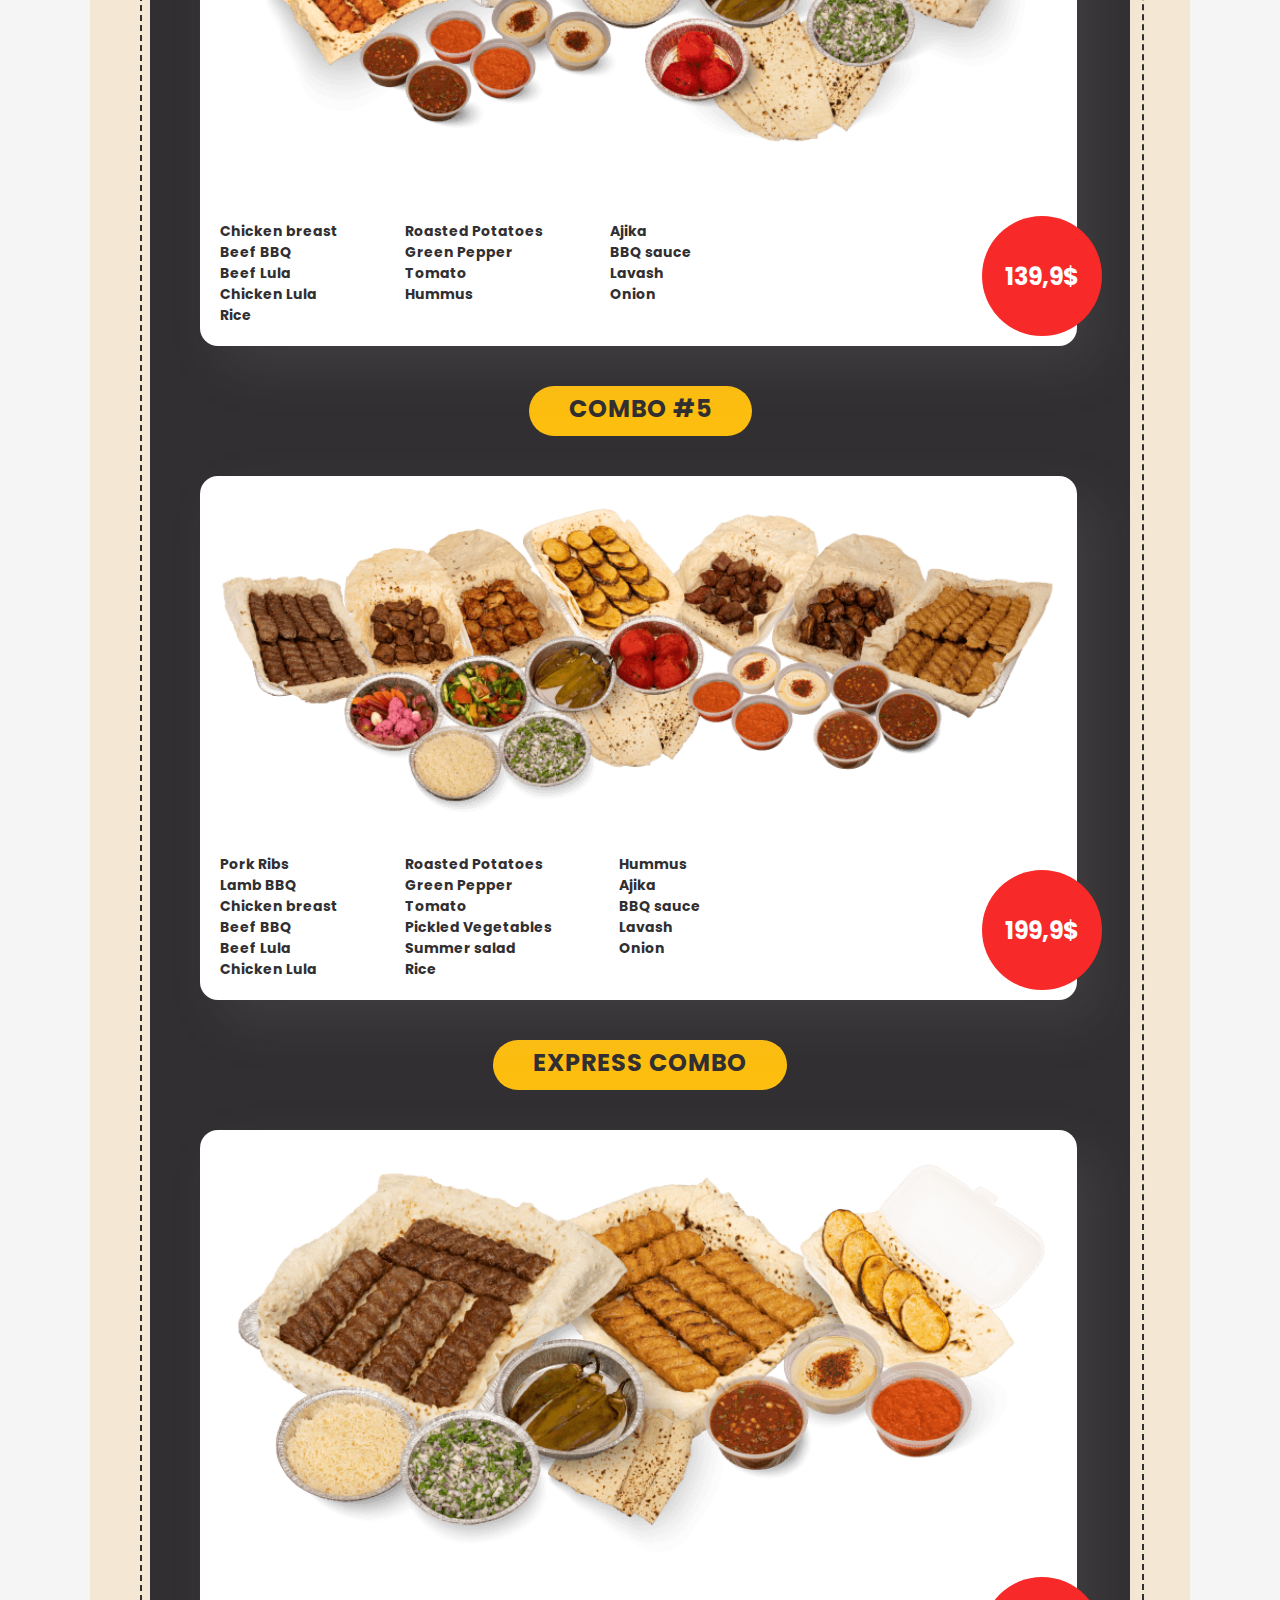
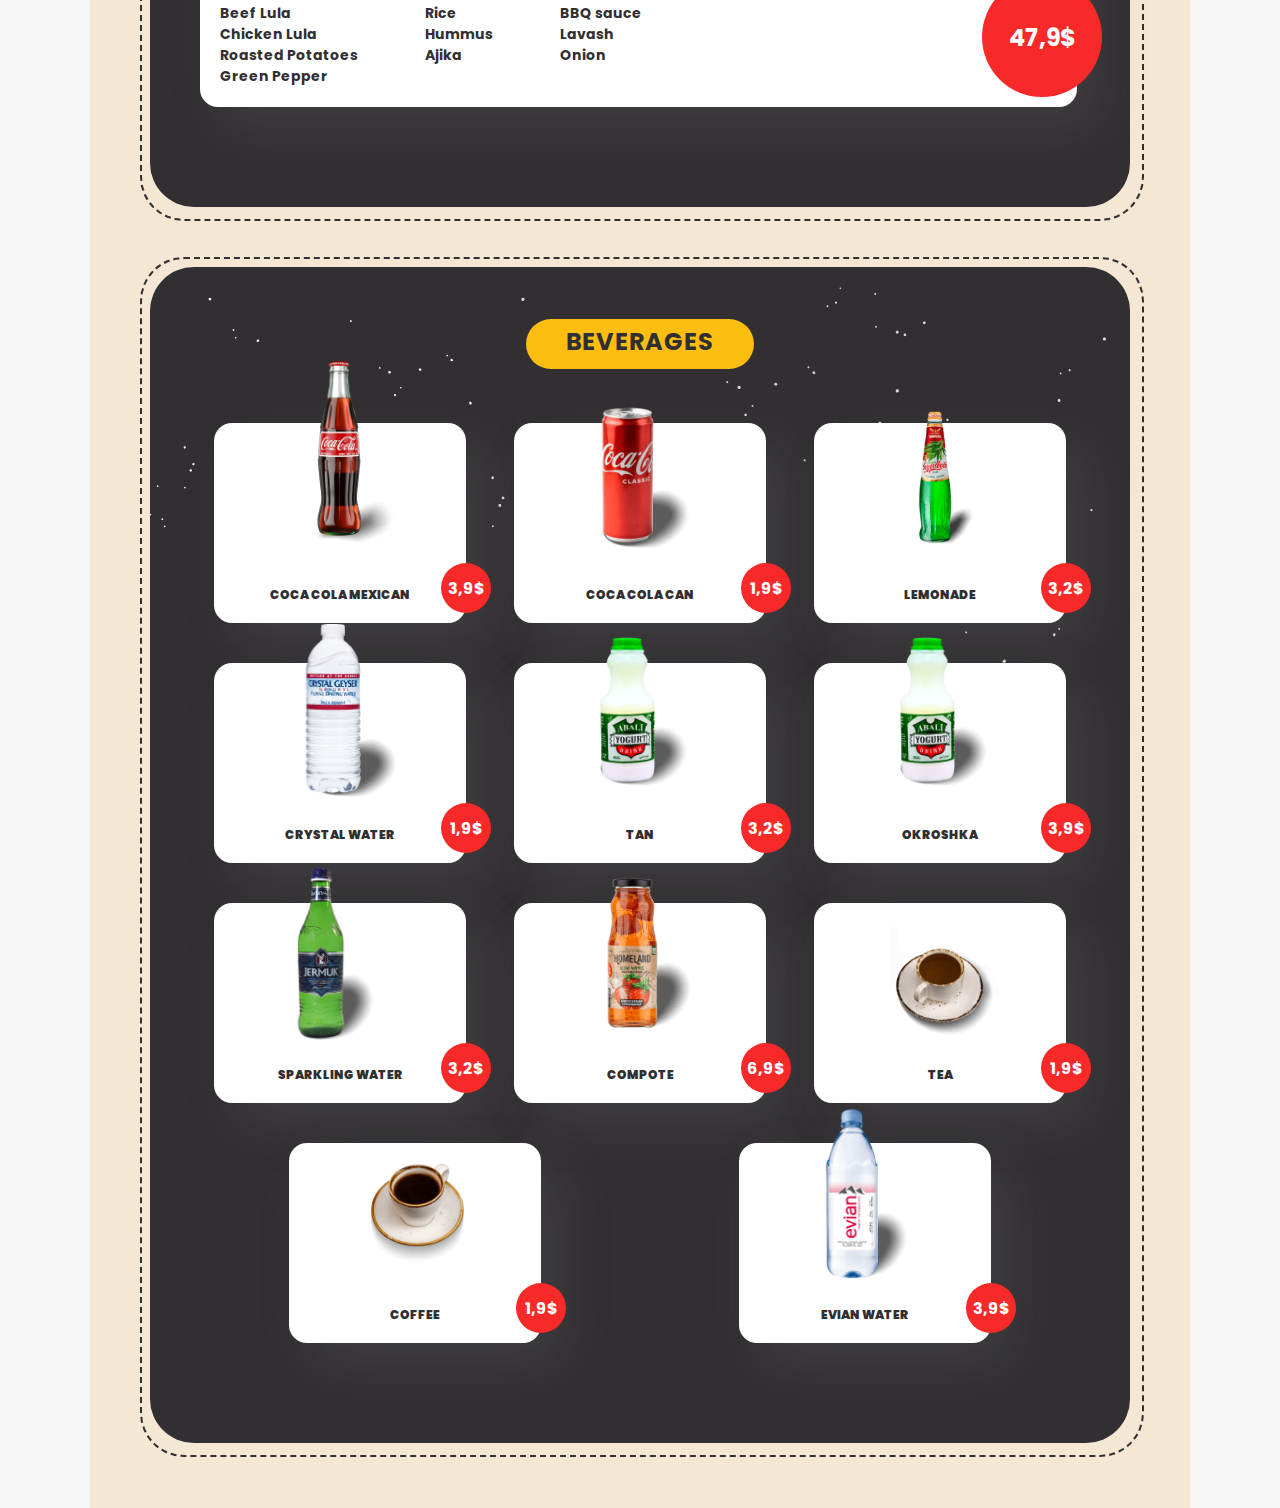
==== commit e7e79152: "first commit" ====
--- a/index.html
+++ b/index.html
@@ -1,918 +1,1041 @@
 <!doctype html>
 <html lang="en">
+
 <head>
-    <meta charset="UTF-8">
-    <meta name="viewport"
-          content="width=device-width, user-scalable=no, initial-scale=1.0, maximum-scale=1.0, minimum-scale=1.0">
-    <meta http-equiv="X-UA-Compatible" content="ie=edge">
-    <link rel="preconnect" href="https://fonts.googleapis.com">
-    <link rel="preconnect" href="https://fonts.gstatic.com" crossorigin>
-    <link href="https://fonts.googleapis.com/css2?family=Playfair+Display:wght@400;500;600;700;800;900&family=Poppins:wght@300;400;500;600;700;800;900&display=swap" rel="stylesheet">
-    <link rel="stylesheet" type="text/css" href="css/style.css">
-    <title>Karas</title>
+	<meta charset="UTF-8">
+	<meta name="viewport"
+		content="width=device-width, user-scalable=no, initial-scale=1.0, maximum-scale=1.0, minimum-scale=1.0">
+	<meta http-equiv="X-UA-Compatible" content="ie=edge">
+	<link rel="preconnect" href="https://fonts.googleapis.com">
+	<link rel="preconnect" href="https://fonts.gstatic.com" crossorigin>
+	<link
+		href="https://fonts.googleapis.com/css2?family=Playfair+Display:wght@400;500;600;700;800;900&family=Poppins:wght@300;400;500;600;700;800;900&display=swap"
+		rel="stylesheet">
+	<link rel="stylesheet" type="text/css" href="css/style.css">
+	<title>Karas</title>
 </head>
+
 <body>
-<div class="popup">
-    <div class="popup-background">
-        <div class="popup-block">
-            <div class="popup-text"></div>
-            <div class="popup-lang" data-lang="en">English</div>
-            <div class="popup-lang" data-lang="ru">Русский</div>
-            <div class="popup-lang" data-lang="am">Հայերեն</div>
-        </div>
-    </div>
-</div>
-<div class="app-wrapper">
-    <header>
-        <div class="menu-block">
-            <div class="change-lang">
-                <button class="showPopupButton"><span></span><i class="fa-solid fa-earth-americas" style="color: #ffffff;"></i></button>
-            </div>
-            <div class="menu-background-logo">
-                <div class="header-logo">
-                    <div class="logo">
-                        <img src="assets/images/logo/karas-logo-min.png" alt="Logo">
-                    </div>
-                    <div class="header-title title-lang">
+	<div class="popup">
+		<div class="popup-background">
+			<div class="popup-block">
+				<div class="popup-text"></div>
+				<div class="popup-lang" data-lang="en">English</div>
+				<div class="popup-lang" data-lang="am">Հայերեն</div>
+				<div class="popup-lang" data-lang="es">Español</div>
+			</div>
+		</div>
+	</div>
+	<div class="app-wrapper">
+		<header>
+			<div class="menu-block">
+				<div class="change-lang">
+					<button class="showPopupButton"><span></span><i class="fa-solid fa-earth-americas"
+							style="color: #ffffff;"></i></button>
+				</div>
+				<div class="menu-background-logo">
+					<div class="header-logo">
+						<div class="logo">
+							<img src="assets/images/logo/karas-logo-min.png" alt="Logo">
+						</div>
+						<!-- <div class="header-title title-lang">
                         <h1></h1>
-                    </div>
-                </div>
-            </div>
-        </div>
-    </header>
-    <div class="section-title title-lang">
-        <h2></h2>
-    </div>
-    <section class="appetizers">
-        <div class="category-block">
-            <div class="dish">
-                <div class="dish-image-background">
-                    <img class="" src="assets/images/appetizers/1-min.png" alt="Blinchik">
-                </div>
-                <div class="dish-info appetizers-lang">
-                    <div>
-                        <div class="dish-title"></div>
-                        <div class="dish-description"></div>
-                    </div>
-                    <div class="dish-price"></div>
-                </div>
-            </div>
-            <div class="dish">
-                <div class="dish-image-background">
-                    <img class="" src="assets/images/appetizers/2-min.png" alt="Blinchik">
-                </div>
-                <div class="dish-info appetizers-lang">
-                    <div>
-                        <div class="dish-title"></div>
-                        <div class="dish-description"></div>
-                    </div>
-                    <div class="dish-price"></div>
-                </div>
-            </div>
-            <div class="dish">
-                <div class="dish-image-background">
-                    <img class=" " src="assets/images/appetizers/3-min.png" alt="Blinchik">
-                </div>
-                <div class="dish-info appetizers-lang">
-                    <div>
-                        <div class="dish-title"></div>
-                        <div class="dish-description"></div>
-                    </div>
-                    <div class="dish-price"></div>
-                </div>
-            </div>
-            <div class="dish">
-                <div class="dish-image-background">
-                    <img class="" src="assets/images/appetizers/4-min.png" alt="Blinchik">
-                </div>
-                <div class="dish-info appetizers-lang">
-                    <div>
-                        <div class="dish-title"></div>
-                        <div class="dish-description"></div>
-                    </div>
-                    <div class="dish-price"></div>
-                </div>
-            </div>
-            <div class="dish">
-                <div class="dish-image-background">
-                    <img class=" " src="assets/images/appetizers/5-min.png" alt="Blinchik">
-                </div>
-                <div class="dish-info appetizers-lang">
-                    <div>
-                        <div class="dish-title"></div>
-                        <div class="dish-description"></div>
-                    </div>
-                    <div class="dish-price"></div>
-                </div>
-            </div>
-            <div class="dish">
-                <div class="dish-image-background">
-                    <img class=" " src="assets/images/appetizers/6-min.png" alt="Blinchik">
-                </div>
-                <div class="dish-info appetizers-lang">
-                    <div>
-                        <div class="dish-title"></div>
-                        <div class="dish-description"></div>
-                    </div>
-                    <div class="dish-price"></div>
-                </div>
-            </div>
-            <div class="dish">
-                <div class="dish-image-background">
-                    <img class="" src="assets/images/appetizers/7-min.png" alt="Blinchik">
-                </div>
-                <div class="dish-info appetizers-lang">
-                    <div>
-                        <div class="dish-title"></div>
-                        <div class="dish-description"></div>
-                    </div>
-                    <div class="dish-price"></div>
-                </div>
-            </div>
-            <div class="dish">
-                <div class="dish-image-background">
-                    <img class="" src="assets/images/appetizers/8-min.png" alt="Blinchik">
-                </div>
-                <div class="dish-info appetizers-lang">
-                    <div>
-                        <div class="dish-title"></div>
-                        <div class="dish-description"></div>
-                    </div>
-                    <div class="dish-price"></div>
-                </div>
-            </div>
-            <div class="dish">
-                <div class="dish-image-background">
-                    <img class="" src="assets/images/appetizers/9-min.png" alt="Blinchik">
-                </div>
-                <div class="dish-info appetizers-lang">
-                    <div>
-                        <div class="dish-title"></div>
-                        <div class="dish-description"></div>
-                    </div>
-                    <div class="dish-price"></div>
-                </div>
-            </div>
-            <div class="dish">
-                <div class="dish-image-background">
-                    <img class=" " src="assets/images/appetizers/10-min.png" alt="Blinchik">
-                </div>
-                <div class="dish-info appetizers-lang">
-                    <div>
-                        <div class="dish-title"></div>
-                        <div class="dish-description"></div>
-                    </div>
-                    <div class="dish-price"></div>
-                </div>
-            </div>
-            <div class="dish">
-                <div class="dish-image-background">
-                    <img class="" src="assets/images/appetizers/11-min.png" alt="Blinchik">
-                </div>
-                <div class="dish-info appetizers-lang">
-                    <div>
-                        <div class="dish-title"></div>
-                        <div class="dish-description"></div>
-                    </div>
-                    <div class="dish-price"></div>
-                </div>
-            </div>
-        </div>
-    </section>
-    <div class="section-title title-lang">
-        <h2></h2>
-    </div>
-    <section class="salads other-salads">
-        <div class="category-block">
-            <div class="dish">
-                <div class="dish-image-background">
-                    <img class="" src="assets/images/salads/1-min.png" alt="Blinchik">
-                </div>
-                <div class="dish-info salads-lang">
-                    <div>
-                        <div class="dish-title"></div>
-                        <div class="dish-description"></div>
-                    </div>
-                    <div class="dish-price"></div>
-                </div>
-            </div>
-            <div class="dish">
-                <div class="dish-image-background">
-                    <img class="" src="assets/images/salads/2-min.png" alt="Blinchik">
-                </div>
-                <div class="dish-info salads-lang">
-                    <div>
-                        <div class="dish-title"></div>
-                        <div class="dish-description"></div>
-                    </div>
-                    <div class="dish-price"></div>
-                </div>
-            </div>
-            <div class="dish">
-                <div class="dish-image-background">
-                    <img class="" src="assets/images/salads/3-min.png" alt="Blinchik">
-                </div>
-                <div class="dish-info salads-lang">
-                    <div>
-                        <div class="dish-title"></div>
-                        <div class="dish-description"></div>
-                    </div>
-                    <div class="dish-price"></div>
-                </div>
-            </div>
-            <div class="dish">
-                <div class="dish-image-background">
-                    <img class="" src="assets/images/salads/4-min.png" alt="Blinchik">
-                </div>
-                <div class="dish-info salads-lang">
-                    <div>
-                        <div class="dish-title"></div>
-                        <div class="dish-description"></div>
-                    </div>
-                    <div class="dish-price"></div>
-                </div>
-            </div>
-            <div class="dish with-chicken">
-                <div class="dish-image-background">
-                    <img class="" src="assets/images/salads/5-min.png" alt="Blinchik">
-                </div>
-                <div class="dish-info salads-lang">
-                    <div>
-                        <div class="dish-title"></div>
-                        <div class="dish-description"></div>
-                    </div>
-                    <div class="dish-price"></div>
-                </div>
-            </div>
-            <div class="dish">
-                <div class="dish-image-background">
-                    <img class="" src="assets/images/salads/6-min.png" alt="Blinchik">
-                </div>
-                <div class="dish-info salads-lang">
-                    <div>
-                        <div class="dish-title"></div>
-                        <div class="dish-description"></div>
-                    </div>
-                    <div class="dish-price"></div>
-                </div>
-            </div>
-            <div class="dish">
-                <div class="dish-image-background">
-                    <img class="" src="assets/images/salads/7-min.png" alt="Blinchik">
-                </div>
-                <div class="dish-info salads-lang">
-                    <div>
-                        <div class="dish-title"></div>
-                        <div class="dish-description"></div>
-                    </div>
-                    <div class="dish-price"></div>
-                </div>
-            </div>
-        </div>
-    </section>
-    <div class="section-title title-lang small-title">
-        <h2></h2>
-    </div>
-    <section class="bbq">
-        <div class="category-block">
-            <div class="dish">
-                <div class="dish-image-background">
-                    <img class=" " src="assets/images/bbq/1-min.png" alt="Blinchik">
-                </div>
-                <div class="dish-info bbq-lang">
-                    <div>
-                        <div class="dish-title"></div>
-                        <div class="dish-description"></div>
-                    </div>
-                    <div class="dish-price"></div>
-                </div>
-            </div>
-            <div class="dish">
-                <div class="dish-image-background">
-                    <img class=" " src="assets/images/bbq/2-min.png" alt="Blinchik">
-                </div>
-                <div class="dish-info bbq-lang">
-                    <div>
-                        <div class="dish-title"></div>
-                        <div class="dish-description"></div>
-                    </div>
-                    <div class="dish-price"></div>
-                </div>
-            </div>
-            <div class="dish">
-                <div class="dish-image-background">
-                    <img class=" " src="assets/images/bbq/3-min.png" alt="Blinchik">
-                </div>
-                <div class="dish-info bbq-lang">
-                    <div>
-                        <div class="dish-title"></div>
-                        <div class="dish-description"></div>
-                    </div>
-                    <div class="dish-price"></div>
-                </div>
-            </div>
-            <div class="dish">
-                <div class="dish-image-background">
-                    <img class=" " src="assets/images/bbq/4-min.png" alt="Blinchik">
-                </div>
-                <div class="dish-info bbq-lang">
-                    <div>
-                        <div class="dish-title"></div>
-                        <div class="dish-description"></div>
-                    </div>
-                    <div class="dish-price"></div>
-                </div>
-            </div>
-            <div class="dish">
-                <div class="dish-image-background">
-                    <img class=" " src="assets/images/bbq/5-min.png" alt="Blinchik">
-                </div>
-                <div class="dish-info bbq-lang">
-                    <div>
-                        <div class="dish-title"></div>
-                        <div class="dish-description"></div>
-                    </div>
-                    <div class="dish-price"></div>
-                </div>
-            </div>
-            <div class="dish">
-                <div class="dish-image-background">
-                    <img class=" " src="assets/images/bbq/6-min.png" alt="Blinchik">
-                </div>
-                <div class="dish-info bbq-lang">
-                    <div>
-                        <div class="dish-title"></div>
-                        <div class="dish-description"></div>
-                    </div>
-                    <div class="dish-price"></div>
-                </div>
-            </div>
-            <div class="dish">
-                <div class="dish-image-background">
-                    <img class=" " src="assets/images/bbq/7-min.png" alt="Blinchik">
-                </div>
-                <div class="dish-info bbq-lang">
-                    <div>
-                        <div class="dish-title"></div>
-                        <div class="dish-description"></div>
-                    </div>
-                    <div class="dish-price"></div>
-                </div>
-            </div>
-            <div class="dish">
-                <div class="dish-image-background">
-                    <img class="" src="assets/images/bbq/8-min.png" alt="Blinchik">
-                </div>
-                <div class="dish-info bbq-lang">
-                    <div>
-                        <div class="dish-title"></div>
-                        <div class="dish-description"></div>
-                    </div>
-                    <div class="dish-price"></div>
-                </div>
-            </div>
-            <div class="dish">
-                <div class="dish-image-background">
-                    <img class="translateImg" src="assets/images/bbq/9-min.png" alt="Blinchik">
-                </div>
-                <div class="dish-info bbq-lang">
-                    <div>
-                        <div class="dish-title"></div>
-                        <div class="dish-description"></div>
-                    </div>
-                    <div class="dish-price"></div>
-                </div>
-            </div>
-            <div class="dish">
-                <div class="dish-image-background">
-                    <img class=" " src="assets/images/bbq/10-min.png" alt="Blinchik">
-                </div>
-            <div class="dish-info bbq-lang">
-                <div>
-                    <div class="dish-title"></div>
-                    <div class="dish-description"></div>
-                </div>
-                <div class="dish-price"></div>
-            </div>
-            </div>
-            <div class="dish">
-                <div class="dish-image-background">
-                    <img class=" " src="assets/images/bbq/11-min.png" alt="Blinchik">
-                </div>
-                <div class="dish-info bbq-lang">
-                    <div>
-                        <div class="dish-title"></div>
-                        <div class="dish-description"></div>
-                    </div>
-                    <div class="dish-price"></div>
-                </div>
-            </div>
-            <div class="dish">
-                <div class="dish-image-background">
-                    <img class=" " src="assets/images/bbq/12-min.png" alt="Blinchik">
-                </div>
-                <div class="dish-info bbq-lang">
-                    <div>
-                        <div class="dish-title"></div>
-                        <div class="dish-description"></div>
-                    </div>
-                    <div class="dish-price"></div>
-                </div>
-            </div>
-            <div class="dish">
-                <div class="dish-image-background">
-                    <img class=" " src="assets/images/bbq/13-min.png" alt="Blinchik">
-                </div>
-                <div class="dish-info bbq-lang">
-                    <div>
-                        <div class="dish-title"></div>
-                        <div class="dish-description"></div>
-                    </div>
-                    <div class="dish-price"></div>
-                </div>
-            </div>
-            <div class="dish">
-                <div class="dish-image-background">
-                    <img class=" " src="assets/images/bbq/14-min.png" alt="Blinchik">
-                </div>
-                <div class="dish-info bbq-lang">
-                    <div>
-                        <div class="dish-title"></div>
-                        <div class="dish-description"></div>
-                    </div>
-                    <div class="dish-price"></div>
-                </div>
-            </div>
-            <div class="dish">
-                <div class="dish-image-background">
-                    <img class=" " src="assets/images/bbq/15-min.png" alt="Blinchik">
-                </div>
-                <div class="dish-info bbq-lang">
-                    <div>
-                        <div class="dish-title"></div>
-                        <div class="dish-description"></div>
-                    </div>
-                    <div class="dish-price"></div>
-                </div>
-            </div>
-        </div>
-    </section>
-    <div class="section-title title-lang">
-        <h2></h2>
-    </div>
-    <section class="entrees">
-        <div class="category-block">
-            <div class="dish">
-                <div class="dish-image-background">
-                    <img class=" " src="assets/images/entrees/1-min.png" alt="Blinchik">
-                </div>
-                <div class="dish-info entrees-lang">
-                    <div>
-                        <div class="dish-title"></div>
-                        <div class="dish-description"></div>
-                    </div>
-                    <div class="dish-price"></div>
-                </div>
-            </div>
-            <div class="dish">
-                <div class="dish-image-background">
-                    <img class=" " src="assets/images/entrees/2-min.png" alt="Blinchik">
-                </div>
-                <div class="dish-info entrees-lang">
-                    <div>
-                        <div class="dish-title"></div>
-                        <div class="dish-description"></div>
-                    </div>
-                    <div class="dish-price"></div>
-                </div>
-            </div>
-            <div class="dish">
-                <div class="dish-image-background">
-                    <img class=" " src="assets/images/entrees/3-min.png" alt="Blinchik">
-                </div>
-                <div class="dish-info entrees-lang">
-                    <div>
-                        <div class="dish-title"></div>
-                        <div class="dish-description"></div>
-                    </div>
-                    <div class="dish-price"></div>
-                </div>
-            </div>
-            <div class="dish">
-                <div class="dish-image-background">
-                    <img class=" " src="assets/images/entrees/4-min.png" alt="Blinchik">
-                </div>
-                <div class="dish-info entrees-lang">
-                    <div>
-                        <div class="dish-title"></div>
-                        <div class="dish-description"></div>
-                    </div>
-                    <div class="dish-price"></div>
-                </div>
-            </div>
-            <div class="dish">
-                <div class="dish-image-background">
-                    <img class="" src="assets/images/entrees/5-min.png" alt="Blinchik">
-                </div>
-                <div class="dish-info entrees-lang">
-                    <div>
-                        <div class="dish-title"></div>
-                        <div class="dish-description"></div>
-                    </div>
-                    <div class="dish-price"></div>
-                </div>
-            </div>
-            <div class="dish">
-                <div class="dish-image-background">
-                    <img class=" " src="assets/images/entrees/6-min.png" alt="Blinchik">
-                </div>
-                <div class="dish-info entrees-lang">
-                    <div>
-                        <div class="dish-title"></div>
-                        <div class="dish-description"></div>
-                    </div>
-                    <div class="dish-price"></div>
-                </div>
-            </div>
-            <div class="dish">
-                <div class="dish-image-background">
-                    <img class=" " src="assets/images/entrees/7-min.png" alt="Blinchik">
-                </div>
-                <div class="dish-info entrees-lang">
-                    <div>
-                        <div class="dish-title"></div>
-                        <div class="dish-description"></div>
-                    </div>
-                    <div class="dish-price"></div>
-                </div>
-            </div>
-            <div class="dish">
-                <div class="dish-image-background">
-                    <img class=" " src="assets/images/entrees/8-min.png" alt="Blinchik">
-                </div>
-                <div class="dish-info entrees-lang">
-                    <div>
-                        <div class="dish-title"></div>
-                        <div class="dish-description"></div>
-                    </div>
-                    <div class="dish-price"></div>
-                </div>
-            </div>
-            <div class="dish">
-                <div class="dish-image-background">
-                    <img class=" " src="assets/images/entrees/9-min.png" alt="Blinchik">
-                </div>
-                <div class="dish-info entrees-lang">
-                    <div>
-                        <div class="dish-title"></div>
-                        <div class="dish-description"></div>
-                    </div>
-                    <div class="dish-price"></div>
-                </div>
-            </div>
-        </div>
-    </section>
-    <div class="section-title title-lang">
-        <h2></h2>
-    </div>
-    <section class="soups">
-        <div class="category-block">
-            <div class="dish">
-                <div class="dish-image-background">
-                    <img class="" src="assets/images/soups/1-min.png" alt="Blinchik">
-                </div>
-                <div class="dish-info soups-lang">
-                    <div>
-                        <div class="dish-title"></div>
-                        <div class="dish-description"></div>
-                    </div>
-                    <div class="dish-price"></div>
-                </div>
-            </div>
-            <div class="dish">
-                <div class="dish-image-background">
-                    <img class=" " src="assets/images/soups/2-min.png" alt="Blinchik">
-                </div>
-                <div class="dish-info soups-lang">
-                    <div>
-                        <div class="dish-title"></div>
-                        <div class="dish-description"></div>
-                    </div>
-                    <div class="dish-price"></div>
-                </div>
-            </div>
-        </div>
-    </section>
-    <div class="section-title title-lang">
-        <h2></h2>
-    </div>
-    <section class="oven">
-        <div class="category-block">
-            <div class="dish">
-                <div class="dish-image-background">
-                    <img class=" " src="assets/images/oven/1-min.png" alt="Blinchik">
-                </div>
-                <div class="dish-info oven-lang">
-                    <div>
-                        <div class="dish-title"></div>
-                        <div class="dish-description"></div>
-                    </div>
-                    <div class="dish-price"></div>
-                </div>
-            </div>
-            <div class="dish">
-                <div class="dish-image-background">
-                    <img class=" " src="assets/images/oven/2-min.png" alt="Blinchik">
-                </div>
-                <div class="dish-info oven-lang">
-                    <div>
-                        <div class="dish-title"></div>
-                        <div class="dish-description"></div>
-                    </div>
-                    <div class="dish-price"></div>
-                </div>
-            </div>
-            <div class="dish">
-                <div class="dish-image-background">
-                    <img class="" src="assets/images/oven/3-min.png" alt="Blinchik">
-                </div>
-                <div class="dish-info oven-lang">
-                    <div>
-                        <div class="dish-title"></div>
-                        <div class="dish-description"></div>
-                    </div>
-                    <div class="dish-price"></div>
-                </div>
-            </div>
-            <div class="dish">
-                <div class="dish-image-background">
-                    <img class="" src="assets/images/oven/4-min.png" alt="Blinchik">
-                </div>
-                <div class="dish-info oven-lang">
-                    <div>
-                        <div class="dish-title"></div>
-                        <div class="dish-description"></div>
-                    </div>
-                    <div class="dish-price"></div>
-                </div>
-            </div>
-            <div class="dish">
-                <div class="dish-image-background">
-                    <img class="" src="assets/images/oven/5-min.png" alt="Blinchik">
-                </div>
-                <div class="dish-info oven-lang">
-                    <div>
-                        <div class="dish-title"></div>
-                        <div class="dish-description"></div>
-                    </div>
-                    <div class="dish-price"></div>
-                </div>
-            </div>
-            <div class="dish">
-                <div class="dish-image-background">
-                    <img class=" " src="assets/images/oven/6-min.png" alt="Blinchik">
-                </div>
-                <div class="dish-info oven-lang">
-                    <div>
-                        <div class="dish-title"></div>
-                        <div class="dish-description"></div>
-                    </div>
-                    <div class="dish-price"></div>
-                </div>
-            </div>
-        </div>
-    </section>
-    <div class="section-title title-lang">
-        <h2></h2>
-    </div>
-    <section class="sandwiches">
-        <div class="category-block">
-            <div class="dish">
-                <div class="dish-image-background">
-                    <img class="" src="assets/images/sandwiches/1-min.png" alt="Blinchik">
-                </div>
-                <div class="dish-info sandwiches-lang">
-                    <div>
-                        <div class="dish-title small-dish-title"></div>
-                        <div class="dish-description"></div>
-                    </div>
-                    <div class="dish-price"></div>
-                </div>
-            </div>
-            <div class="dish">
-                <div class="dish-image-background">
-                    <img class="" src="assets/images/sandwiches/2-min.png" alt="Blinchik">
-                </div>
-                <div class="dish-info sandwiches-lang">
-                    <div>
-                        <div class="dish-title small-dish-title"></div>
-                        <div class="dish-description"></div>
-                    </div>
-                    <div class="dish-price"></div>
-                </div>
-            </div>
-        </div>
-    </section>
-    <div class="section-title title-lang">
-        <h2></h2>
-    </div>
-    <section class="sides">
-        <div class="category-block">
-            <div class="dish">
-                <div class="dish-image-background">
-                    <img class=" " src="assets/images/sides/1-min.png" alt="Blinchik">
-                </div>
-                <div class="dish-info sides-lang">
-                    <div>
-                        <div class="dish-title"></div>
-                        <div class="dish-description"></div>
-                    </div>
-                    <div class="dish-price"></div>
-                </div>
-            </div>
-            <div class="dish">
-                <div class="dish-image-background">
-                    <img class=" " src="assets/images/sides/2-min.png" alt="Blinchik">
-                </div>
-                <div class="dish-info sides-lang">
-                    <div>
-                        <div class="dish-title"></div>
-                        <div class="dish-description"></div>
-                    </div>
-                    <div class="dish-price"></div>
-                </div>
-            </div>
-            <div class="dish">
-                <div class="dish-image-background">
-                    <img class=" " src="assets/images/sides/3-min.png" alt="Blinchik">
-                </div>
-                <div class="dish-info sides-lang">
-                    <div>
-                        <div class="dish-title"></div>
-                        <div class="dish-description"></div>
-                    </div>
-                    <div class="dish-price"></div>
-                </div>
-            </div>
-            <div class="dish">
-                <div class="dish-image-background">
-                    <img class=" " src="assets/images/sides/4-min.png" alt="Blinchik">
-                </div>
-                <div class="dish-info sides-lang">
-                    <div>
-                        <div class="dish-title"></div>
-                        <div class="dish-description"></div>
-                    </div>
-                    <div class="dish-price"></div>
-                </div>
-            </div>
-            <div class="dish">
-                <div class="dish-image-background">
-                    <img class=" " src="assets/images/sides/5-min.png" alt="Blinchik">
-                </div>
-                <div class="dish-info sides-lang">
-                    <div>
-                        <div class="dish-title"></div>
-                        <div class="dish-description"></div>
-                    </div>
-                    <div class="dish-price"></div>
-                </div>
-            </div>
-            <div class="dish">
-                <div class="dish-image-background">
-                    <img class=" " src="assets/images/sides/6-min.png" alt="Blinchik">
-                </div>
-                <div class="dish-info sides-lang">
-                    <div>
-                        <div class="dish-title"></div>
-                        <div class="dish-description"></div>
-                    </div>
-                    <div class="dish-price"></div>
-                </div>
-            </div>
-        </div>
-    </section>
-    <div class="section-title title-lang">
-        <h2></h2>
-    </div>
-    <section class="desserts">
-        <div class="category-block">
-            <div class="dish">
-                <div class="dish-image-background">
-                    <img class="" src="assets/images/desserts/1-min.png" alt="Blinchik">
-                </div>
-                <div class="dish-info deserts-lang">
-                    <div>
-                        <div class="dish-title"></div>
-                        <div class="dish-description"></div>
-                    </div>
-                    <div class="dish-price"></div>
-                </div>
-            </div>
-            <div class="dish">
-                <div class="dish-image-background">
-                    <img class="" src="assets/images/desserts/2-min.png" alt="Blinchik">
-                </div>
-                <div class="dish-info deserts-lang">
-                    <div>
-                        <div class="dish-title"></div>
-                        <div class="dish-description"></div>
-                    </div>
-                    <div class="dish-price"></div>
-                </div>
-            </div>
-            <div class="dish">
-                <div class="dish-image-background">
-                    <img class="" src="assets/images/desserts/3-min.png" alt="Blinchik">
-                </div>
-                <div class="dish-info deserts-lang">
-                    <div>
-                        <div class="dish-title"></div>
-                        <div class="dish-description"></div>
-                    </div>
-                    <div class="dish-price"></div>
-                </div>
-            </div>
-        </div>
-    </section>
-    <div class="section-title title-lang">
-        <h2></h2>
-    </div>
-    <section class="coffee">
-        <div class="category-block">
-            <div class="dish">
-                <div class="dish-image-background image-center">
-                    <img  src="assets/images/coffee/1-min.png" alt="Blinchik">
-                </div>
-                <div class="dish-info tea-lang">
-                    <div>
-                        <div class="dish-title"></div>
-                        <div class="dish-description"></div>
-                    </div>
-                    <div class="dish-price"></div>
-                </div>
-            </div>
-            <div class="dish">
-                <div class="dish-image-background">
-                    <img class=" " src="assets/images/coffee/2-min.png" alt="Blinchik">
-                </div>
-                <div class="dish-info tea-lang">
-                    <div>
-                        <div class="dish-title"></div>
-                        <div class="dish-description"></div>
-                    </div>
-                    <div class="dish-price"></div>
-                </div>
-            </div>
-            <div class="dish">
-                <div class="dish-image-background">
-                    <img class="" src="assets/images/coffee/3-min.png" alt="Blinchik">
-                </div>
-                <div class="dish-info tea-lang">
-                    <div>
-                        <div class="dish-title"></div>
-                        <div class="dish-description"></div>
-                    </div>
-                    <div class="dish-price"></div>
-                </div>
-            </div>
-            <div class="dish">
-                <div class="dish-image-background">
-                    <img class="" src="assets/images/coffee/4-min.png" alt="Blinchik">
-                </div>
-                <div class="dish-info tea-lang">
-                    <div>
-                        <div class="dish-title"></div>
-                        <div class="dish-description"></div>
-                    </div>
-                    <div class="dish-price"></div>
-                </div>
-            </div>
-            <div class="dish">
-                <div class="dish-image-background">
-                    <img class=" " src="assets/images/coffee/5-min.png" alt="Blinchik">
-                </div>
-                <div class="dish-info tea-lang">
-                    <div>
-                        <div class="dish-title"></div>
-                        <div class="dish-description"></div>
-                    </div>
-                    <div class="dish-price"></div>
-                </div>
-            </div>
-        </div>
-    </section>
-    <footer>
-        <div>
-            <p></p>
-        </div>
-        <div>
-            <img src="assets/images/logo/footer-logo-min.png" alt="Karas">
-        </div>
-    </footer>
-</div>
-
-
-<script type="module" src="js/script.js"></script>
+                    </div> -->
+					</div>
+				</div>
+			</div>
+		</header>
+		<div class="categoryes-wrapper">
+			<section class="appetizers">
+				<div class="section-title title-lang">
+					<h2></h2>
+				</div>
+				<div class="category-block">
+					<div class="dish">
+						<div class="dish-image-background">
+							<img class="shadow medium" src="assets/images/appetizers/1-min.png" alt="Blinchik">
+						</div>
+						<div class="dish-info appetizers-lang">
+							<div>
+								<div class="dish-title"></div>
+								<div class="dish-description"></div>
+							</div>
+							<div class="dish-price"></div>
+						</div>
+					</div>
+					<div class="dish">
+						<div class="dish-image-background">
+							<img class="shadow medium" src="assets/images/appetizers/2-min.png" alt="Blinchik">
+						</div>
+						<div class="dish-info appetizers-lang">
+							<div>
+								<div class="dish-title"></div>
+								<div class="dish-description"></div>
+							</div>
+							<div class="dish-price"></div>
+						</div>
+					</div>
+					<div class="dish">
+						<div class="dish-image-background">
+							<img class="shadow medium" src="assets/images/appetizers/3-min.png" alt="Blinchik">
+						</div>
+						<div class="dish-info appetizers-lang">
+							<div>
+								<div class="dish-title"></div>
+								<div class="dish-description"></div>
+							</div>
+							<div class="dish-price"></div>
+						</div>
+					</div>
+					<div class="dish">
+						<div class="dish-image-background">
+							<img class="" src="assets/images/appetizers/4-min.png" alt="Blinchik">
+						</div>
+						<div class="dish-info appetizers-lang">
+							<div>
+								<div class="dish-title"></div>
+								<div class="dish-description"></div>
+							</div>
+							<div class="dish-price"></div>
+						</div>
+					</div>
+					<div class="dish">
+						<div class="dish-image-background">
+							<img class=" " src="assets/images/appetizers/5-min.png" alt="Blinchik">
+						</div>
+						<div class="dish-info appetizers-lang">
+							<div>
+								<div class="dish-title"></div>
+								<div class="dish-description"></div>
+							</div>
+							<div class="dish-price"></div>
+						</div>
+					</div>
+					<div class="dish">
+						<div class="dish-image-background">
+							<img class=" " src="assets/images/appetizers/6-min.png" alt="Blinchik">
+						</div>
+						<div class="dish-info appetizers-lang">
+							<div>
+								<div class="dish-title"></div>
+								<div class="dish-description"></div>
+							</div>
+							<div class="dish-price"></div>
+						</div>
+					</div>
+				</div>
+			</section>
+
+			<section class="only-meat">
+				<div class="section-title red-title title-lang">
+					<h2></h2>
+				</div>
+				<div class="category-block">
+					<div class="dish">
+						<div class="dish-image-background">
+							<img class=" " src="assets/images/onlyMeat/1-min.png" alt="Blinchik">
+						</div>
+						<div class="dish-info onlyMeat-lang">
+							<div>
+								<div class="dish-title"></div>
+								<div class="dish-description"></div>
+							</div>
+							<div class="dish-price"></div>
+						</div>
+					</div>
+					<div class="dish">
+						<div class="dish-image-background">
+							<img class=" " src="assets/images/onlyMeat/2-min.png" alt="Blinchik">
+						</div>
+						<div class="dish-info onlyMeat-lang">
+							<div>
+								<div class="dish-title"></div>
+								<div class="dish-description"></div>
+							</div>
+							<div class="dish-price"></div>
+						</div>
+					</div>
+					<div class="dish">
+						<div class="dish-image-background">
+							<img class=" " src="assets/images/onlyMeat/3-min.png" alt="Blinchik">
+						</div>
+						<div class="dish-info onlyMeat-lang">
+							<div>
+								<div class="dish-title"></div>
+								<div class="dish-description"></div>
+							</div>
+							<div class="dish-price"></div>
+						</div>
+					</div>
+					<div class="dish">
+						<div class="dish-image-background">
+							<img class=" " src="assets/images/onlyMeat/4-min.png" alt="Blinchik">
+						</div>
+						<div class="dish-info onlyMeat-lang">
+							<div>
+								<div class="dish-title"></div>
+								<div class="dish-description"></div>
+							</div>
+							<div class="dish-price"></div>
+						</div>
+					</div>
+					<div class="dish">
+						<div class="dish-image-background">
+							<img class="" src="assets/images/onlyMeat/5-min.png" alt="Blinchik">
+						</div>
+						<div class="dish-info onlyMeat-lang">
+							<div>
+								<div class="dish-title"></div>
+								<div class="dish-description"></div>
+							</div>
+							<div class="dish-price"></div>
+						</div>
+					</div>
+					<div class="dish">
+						<div class="dish-image-background">
+							<img class=" " src="assets/images/onlyMeat/6-min.png" alt="Blinchik">
+						</div>
+						<div class="dish-info onlyMeat-lang">
+							<div>
+								<div class="dish-title"></div>
+								<div class="dish-description"></div>
+							</div>
+							<div class="dish-price"></div>
+						</div>
+					</div>
+					<div class="dish">
+						<div class="dish-image-background">
+							<img class="" src="assets/images/onlyMeat/7-min.png" alt="Blinchik">
+						</div>
+						<div class="dish-info onlyMeat-lang">
+							<div>
+								<div class="dish-title"></div>
+								<div class="dish-description"></div>
+							</div>
+							<div class="dish-price"></div>
+						</div>
+					</div>
+				</div>
+			</section>
+
+			<section class="bbq">
+				<div class="section-title title-lang small-title">
+					<h2></h2>
+				</div>
+				<div class="category-block">
+					<div class="dish">
+						<div class="dish-image-background">
+							<img class=" " src="assets/images/bbq/1-min.png" alt="Blinchik">
+						</div>
+						<div class="dish-info bbq-lang">
+							<div>
+								<div class="dish-title"></div>
+								<div class="dish-description"></div>
+							</div>
+							<div class="dish-price"></div>
+						</div>
+					</div>
+					<div class="dish">
+						<div class="dish-image-background">
+							<img class=" " src="assets/images/bbq/2-min.png" alt="Blinchik">
+						</div>
+						<div class="dish-info bbq-lang">
+							<div>
+								<div class="dish-title"></div>
+								<div class="dish-description"></div>
+							</div>
+							<div class="dish-price"></div>
+						</div>
+					</div>
+					<div class="dish">
+						<div class="dish-image-background">
+							<img class=" " src="assets/images/bbq/3-min.png" alt="Blinchik">
+						</div>
+						<div class="dish-info bbq-lang">
+							<div>
+								<div class="dish-title"></div>
+								<div class="dish-description"></div>
+							</div>
+							<div class="dish-price"></div>
+						</div>
+					</div>
+					<div class="dish">
+						<div class="dish-image-background">
+							<img class=" " src="assets/images/bbq/4-min.png" alt="Blinchik">
+						</div>
+						<div class="dish-info bbq-lang">
+							<div>
+								<div class="dish-title"></div>
+								<div class="dish-description"></div>
+							</div>
+							<div class="dish-price"></div>
+						</div>
+					</div>
+					<div class="dish">
+						<div class="dish-image-background">
+							<img class=" " src="assets/images/bbq/5-min.png" alt="Blinchik">
+						</div>
+						<div class="dish-info bbq-lang">
+							<div>
+								<div class="dish-title"></div>
+								<div class="dish-description"></div>
+							</div>
+							<div class="dish-price"></div>
+						</div>
+					</div>
+					<div class="dish">
+						<div class="dish-image-background">
+							<img class=" " src="assets/images/bbq/6-min.png" alt="Blinchik">
+						</div>
+						<div class="dish-info bbq-lang">
+							<div>
+								<div class="dish-title"></div>
+								<div class="dish-description"></div>
+							</div>
+							<div class="dish-price"></div>
+						</div>
+					</div>
+					<div class="dish">
+						<div class="dish-image-background">
+							<img class=" " src="assets/images/bbq/7-min.png" alt="Blinchik">
+						</div>
+						<div class="dish-info bbq-lang">
+							<div>
+								<div class="dish-title"></div>
+								<div class="dish-description"></div>
+							</div>
+							<div class="dish-price"></div>
+						</div>
+					</div>
+					<div class="dish">
+						<div class="dish-image-background">
+							<img class="" src="assets/images/bbq/8-min.png" alt="Blinchik">
+						</div>
+						<div class="dish-info bbq-lang">
+							<div>
+								<div class="dish-title"></div>
+								<div class="dish-description"></div>
+							</div>
+							<div class="dish-price"></div>
+						</div>
+					</div>
+				</div>
+			</section>
+
+			<section class="sandwiches">
+				<div class="section-title red-title title-lang">
+					<h2></h2>
+				</div>
+				<div class="category-block">
+					<div class="dish">
+						<div class="dish-image-background">
+							<img class="" src="assets/images/sandwiches/1-min.png" alt="Blinchik">
+						</div>
+						<div class="dish-info sandwiches-lang">
+							<div>
+								<div class="dish-title small-dish-title"></div>
+								<div class="dish-description"></div>
+							</div>
+							<div class="dish-price"></div>
+						</div>
+					</div>
+					<div class="dish">
+						<div class="dish-image-background">
+							<img class="" src="assets/images/sandwiches/2-min.png" alt="Blinchik">
+						</div>
+						<div class="dish-info sandwiches-lang">
+							<div>
+								<div class="dish-title small-dish-title"></div>
+								<div class="dish-description"></div>
+							</div>
+							<div class="dish-price"></div>
+						</div>
+					</div>
+					<div class="dish">
+						<div class="dish-image-background">
+							<img class="" src="assets/images/sandwiches/3-min.png" alt="Blinchik">
+						</div>
+						<div class="dish-info sandwiches-lang">
+							<div>
+								<div class="dish-title small-dish-title"></div>
+								<div class="dish-description"></div>
+							</div>
+							<div class="dish-price"></div>
+						</div>
+					</div>
+					<div class="dish">
+						<div class="dish-image-background">
+							<img class="" src="assets/images/sandwiches/4-min.png" alt="Blinchik">
+						</div>
+						<div class="dish-info sandwiches-lang">
+							<div>
+								<div class="dish-title small-dish-title"></div>
+								<div class="dish-description"></div>
+							</div>
+							<div class="dish-price"></div>
+						</div>
+					</div>
+					<div class="dish">
+						<div class="dish-image-background">
+							<img class="" src="assets/images/sandwiches/5-min.png" alt="Blinchik">
+						</div>
+						<div class="dish-info sandwiches-lang">
+							<div>
+								<div class="dish-title small-dish-title"></div>
+								<div class="dish-description"></div>
+							</div>
+							<div class="dish-price"></div>
+						</div>
+					</div>
+					<div class="dish">
+						<div class="dish-image-background">
+							<img class="" src="assets/images/sandwiches/6-min.png" alt="Blinchik">
+						</div>
+						<div class="dish-info sandwiches-lang">
+							<div>
+								<div class="dish-title small-dish-title"></div>
+								<div class="dish-description"></div>
+							</div>
+							<div class="dish-price"></div>
+						</div>
+					</div>
+					<div class="dish">
+						<div class="dish-image-background">
+							<img class="" src="assets/images/sandwiches/7-min.png" alt="Blinchik">
+						</div>
+						<div class="dish-info sandwiches-lang">
+							<div>
+								<div class="dish-title small-dish-title"></div>
+								<div class="dish-description"></div>
+							</div>
+							<div class="dish-price"></div>
+						</div>
+					</div>
+					<div class="dish">
+						<div class="dish-image-background">
+							<img class="" src="assets/images/sandwiches/8-min.png" alt="Blinchik">
+						</div>
+						<div class="dish-info sandwiches-lang">
+							<div>
+								<div class="dish-title small-dish-title"></div>
+								<div class="dish-description"></div>
+							</div>
+							<div class="dish-price"></div>
+						</div>
+					</div>
+					<div class="dish">
+						<div class="dish-image-background">
+							<img class="" src="assets/images/sandwiches/9-min.png" alt="Blinchik">
+						</div>
+						<div class="dish-info sandwiches-lang">
+							<div>
+								<div class="dish-title small-dish-title"></div>
+								<div class="dish-description"></div>
+							</div>
+							<div class="dish-price"></div>
+						</div>
+					</div>
+					<div class="dish">
+						<div class="dish-image-background">
+							<img class="" src="assets/images/sandwiches/10-min.png" alt="Blinchik">
+						</div>
+						<div class="dish-info sandwiches-lang">
+							<div>
+								<div class="dish-title small-dish-title"></div>
+								<div class="dish-description"></div>
+							</div>
+							<div class="dish-price"></div>
+						</div>
+					</div>
+				</div>
+			</section>
+
+			<section class="soups">
+				<div class="section-title title-lang">
+					<h2></h2>
+				</div>
+				<div class="category-block">
+					<div class="dish">
+						<div class="dish-image-background">
+							<img class="" src="assets/images/soups/1-min.png" alt="Blinchik">
+						</div>
+						<div class="dish-info soups-lang">
+							<div>
+								<div class="dish-title"></div>
+								<div class="dish-description"></div>
+							</div>
+							<div class="dish-price"></div>
+						</div>
+					</div>
+					<div class="dish">
+						<div class="dish-image-background">
+							<img class=" " src="assets/images/soups/2-min.png" alt="Blinchik">
+						</div>
+						<div class="dish-info soups-lang">
+							<div>
+								<div class="dish-title"></div>
+								<div class="dish-description"></div>
+							</div>
+							<div class="dish-price"></div>
+						</div>
+					</div>
+				</div>
+			</section>
+
+			<section class="salads">
+				<div class="section-title red-title title-lang">
+					<h2></h2>
+				</div>
+				<div class="category-block">
+					<div class="dish">
+						<div class="dish-image-background">
+							<img class="" src="assets/images/salads/1-min.png" alt="Blinchik">
+						</div>
+						<div class="dish-info salads-lang">
+							<div>
+								<div class="dish-title"></div>
+								<div class="dish-description"></div>
+							</div>
+							<div class="dish-price"></div>
+						</div>
+					</div>
+					<div class="dish">
+						<div class="dish-image-background">
+							<img class="" src="assets/images/salads/2-min.png" alt="Blinchik">
+						</div>
+						<div class="dish-info salads-lang">
+							<div>
+								<div class="dish-title"></div>
+								<div class="dish-description"></div>
+							</div>
+							<div class="dish-price"></div>
+						</div>
+					</div>
+					<div class="dish">
+						<div class="dish-image-background">
+							<img class="" src="assets/images/salads/3-min.png" alt="Blinchik">
+						</div>
+						<div class="dish-info salads-lang">
+							<div>
+								<div class="dish-title"></div>
+								<div class="dish-description"></div>
+							</div>
+							<div class="dish-price"></div>
+						</div>
+					</div>
+					<div class="dish">
+						<div class="dish-image-background">
+							<img class="" src="assets/images/salads/4-min.png" alt="Blinchik">
+						</div>
+						<div class="dish-info salads-lang">
+							<div>
+								<div class="dish-title"></div>
+								<div class="dish-description"></div>
+							</div>
+							<div class="dish-price"></div>
+						</div>
+					</div>
+					<div class="dish with-chicken">
+						<div class="dish-image-background">
+							<img class="" src="assets/images/salads/5-min.png" alt="Blinchik">
+						</div>
+						<div class="dish-info salads-lang">
+							<div>
+								<div class="dish-title"></div>
+								<div class="dish-description"></div>
+							</div>
+							<div class="dish-price"></div>
+						</div>
+					</div>
+					<div class="dish">
+						<div class="dish-image-background">
+							<img class="" src="assets/images/salads/6-min.png" alt="Blinchik">
+						</div>
+						<div class="dish-info salads-lang">
+							<div>
+								<div class="dish-title"></div>
+								<div class="dish-description"></div>
+							</div>
+							<div class="dish-price"></div>
+						</div>
+					</div>
+				</div>
+			</section>
+
+			<section class="sides">
+				<div class="section-title title-lang">
+					<h2></h2>
+				</div>
+				<div class="category-block">
+					<div class="dish">
+						<div class="dish-image-background">
+							<img class=" " src="assets/images/sides/1-min.png" alt="Blinchik">
+						</div>
+						<div class="dish-info sides-lang">
+							<div>
+								<div class="dish-title"></div>
+								<div class="dish-description"></div>
+							</div>
+							<div class="dish-price"></div>
+						</div>
+					</div>
+					<div class="dish">
+						<div class="dish-image-background">
+							<img class=" " src="assets/images/sides/2-min.png" alt="Blinchik">
+						</div>
+						<div class="dish-info sides-lang">
+							<div>
+								<div class="dish-title"></div>
+								<div class="dish-description"></div>
+							</div>
+							<div class="dish-price"></div>
+						</div>
+					</div>
+					<div class="dish">
+						<div class="dish-image-background">
+							<img class=" " src="assets/images/sides/3-min.png" alt="Blinchik">
+						</div>
+						<div class="dish-info sides-lang">
+							<div>
+								<div class="dish-title"></div>
+								<div class="dish-description"></div>
+							</div>
+							<div class="dish-price"></div>
+						</div>
+					</div>
+				</div>
+			</section>
+
+			<section class="desserts">
+				<div class="section-title red-title title-lang">
+					<h2></h2>
+				</div>
+				<div class="category-block">
+					<div class="dish">
+						<div class="dish-image-background">
+							<img class="" src="assets/images/desserts/1-min.png" alt="Blinchik">
+						</div>
+						<div class="dish-info deserts-lang">
+							<div>
+								<div class="dish-title"></div>
+								<div class="dish-description"></div>
+							</div>
+							<div class="dish-price"></div>
+						</div>
+					</div>
+				</div>
+			</section>
+
+			<section class="family-combos">
+				<div class="section-title red-title title-lang">
+					<h2></h2>
+				</div>
+				<div class="combo-group">
+					<div class="section-title ">
+						<h2 class="combo1-lang"></h2>
+					</div>
+					<div class="dish">
+						<div class="dish-image-background">
+							<img class=" " src="assets/images/combos/1-min.png" alt="Blinchik">
+						</div>
+						<div class="dish-info">
+							<div class="combo-products">
+								<ul class="combo-products-list">
+									<li>
+										<ul>
+											<li class="combo1-lang"></li>
+											<li class="combo1-lang"></li>
+											<li class="combo1-lang"></li>
+											<li class="combo1-lang"></li>
+											<li class="combo1-lang"></li>
+										</ul>
+									</li>
+									<li>
+										<ul>
+											<li class="combo1-lang"></li>
+											<li class="combo1-lang"></li>
+											<li class="combo1-lang"></li>
+											<li class="combo1-lang"></li>
+											<li class="combo1-lang"></li>
+										</ul>
+									</li>
+									<li>
+										<ul>
+											<li class="combo1-lang"></li>
+											<li class="combo1-lang"></li>
+											<li class="combo1-lang"></li>
+											<li class="combo1-lang"></li>
+										</ul>
+									</li>
+								</ul>
+							</div>
+							<div class="dish-price combo1-lang"></div>
+						</div>
+					</div>
+				</div>
+				<div class="combo-group">
+					<div class="section-title ">
+						<h2 class="combo2-lang"></h2>
+					</div>
+					<div class="dish">
+						<div class="dish-image-background">
+							<img class=" " src="assets/images/combos/2-min.png" alt="Blinchik">
+						</div>
+						<div class="dish-info">
+							<div class="combo-products">
+								<ul class="combo-products-list">
+									<li>
+										<ul>
+											<li class="combo2-lang"></li>
+											<li class="combo2-lang"></li>
+											<li class="combo2-lang"></li>
+											<li class="combo2-lang"></li>
+										</ul>
+									</li>
+									<li>
+										<ul>
+											<li class="combo2-lang"></li>
+											<li class="combo2-lang"></li>
+											<li class="combo2-lang"></li>
+											<li class="combo2-lang"></li>
+										</ul>
+									</li>
+									<li>
+										<ul>
+											<li class="combo2-lang"></li>
+											<li class="combo2-lang"></li>
+											<li class="combo2-lang"></li>
+											<li class="combo2-lang"></li>
+										</ul>
+									</li>
+								</ul>
+							</div>
+							<div class="dish-price combo2-lang"></div>
+						</div>
+					</div>
+				</div>
+				<div class="combo-group">
+					<div class="section-title ">
+						<h2 class="combo3-lang"></h2>
+					</div>
+					<div class="dish">
+						<div class="dish-image-background">
+							<img class=" " src="assets/images/combos/3-min.png" alt="Blinchik">
+						</div>
+						<div class="dish-info">
+							<div class="combo-products">
+								<ul class="combo-products-list">
+									<li>
+										<ul>
+											<li class="combo3-lang"></li>
+											<li class="combo3-lang"></li>
+											<li class="combo3-lang"></li>
+										</ul>
+									</li>
+									<li>
+										<ul>
+											<li class="combo3-lang"></li>
+											<li class="combo3-lang"></li>
+											<li class="combo3-lang"></li>
+										</ul>
+									</li>
+								</ul>
+							</div>
+							<div class="dish-price combo3-lang"></div>
+						</div>
+					</div>
+				</div>
+				<div class="combo-group">
+					<div class="section-title ">
+						<h2 class="combo4-lang"></h2>
+					</div>
+					<div class="dish">
+						<div class="dish-image-background">
+							<img class=" " src="assets/images/combos/4-min.png" alt="Blinchik">
+						</div>
+						<div class="dish-info">
+							<div class="combo-products">
+								<ul class="combo-products-list">
+									<li>
+										<ul>
+											<li class="combo4-lang"></li>
+											<li class="combo4-lang"></li>
+											<li class="combo4-lang"></li>
+											<li class="combo4-lang"></li>
+											<li class="combo4-lang"></li>
+										</ul>
+									</li>
+									<li>
+										<ul>
+											<li class="combo4-lang"></li>
+											<li class="combo4-lang"></li>
+											<li class="combo4-lang"></li>
+											<li class="combo4-lang"></li>
+										</ul>
+									</li>
+									<li>
+										<ul>
+											<li class="combo4-lang"></li>
+											<li class="combo4-lang"></li>
+											<li class="combo4-lang"></li>
+											<li class="combo4-lang"></li>
+										</ul>
+									</li>
+								</ul>
+							</div>
+							<div class="dish-price combo4-lang"></div>
+						</div>
+					</div>
+				</div>
+				<div class="combo-group">
+					<div class="section-title ">
+						<h2 class="combo5-lang"></h2>
+					</div>
+					<div class="dish">
+						<div class="dish-image-background">
+							<img class=" " src="assets/images/combos/5-min.png" alt="Blinchik">
+						</div>
+						<div class="dish-info">
+							<div class="combo-products">
+								<ul class="combo-products-list">
+									<li>
+										<ul>
+											<li class="combo5-lang"></li>
+											<li class="combo5-lang"></li>
+											<li class="combo5-lang"></li>
+											<li class="combo5-lang"></li>
+											<li class="combo5-lang"></li>
+											<li class="combo5-lang"></li>
+										</ul>
+									</li>
+									<li>
+										<ul>
+											<li class="combo5-lang"></li>
+											<li class="combo5-lang"></li>
+											<li class="combo5-lang"></li>
+											<li class="combo5-lang"></li>
+											<li class="combo5-lang"></li>
+											<li class="combo5-lang"></li>
+										</ul>
+									</li>
+									<li>
+										<ul>
+											<li class="combo5-lang"></li>
+											<li class="combo5-lang"></li>
+											<li class="combo5-lang"></li>
+											<li class="combo5-lang"></li>
+											<li class="combo5-lang"></li>
+										</ul>
+									</li>
+								</ul>
+							</div>
+							<div class="dish-price combo5-lang"></div>
+						</div>
+					</div>
+				</div>
+				<div class="combo-group">
+					<div class="section-title ">
+						<h2 class="expressCombo-lang"></h2>
+					</div>
+					<div class="dish">
+						<div class="dish-image-background">
+							<img class=" " src="assets/images/combos/6-min.png" alt="Blinchik">
+						</div>
+						<div class="dish-info">
+							<div class="combo-products">
+								<ul class="combo-products-list">
+									<li>
+										<ul>
+											<li class="expressCombo-lang"></li>
+											<li class="expressCombo-lang"></li>
+											<li class="expressCombo-lang"></li>
+											<li class="expressCombo-lang"></li>
+										</ul>
+									</li>
+									<li>
+										<ul>
+											<li class="expressCombo-lang"></li>
+											<li class="expressCombo-lang"></li>
+											<li class="expressCombo-lang"></li>
+										</ul>
+									</li>
+									<li>
+										<ul>
+											<li class="expressCombo-lang"></li>
+											<li class="expressCombo-lang"></li>
+											<li class="expressCombo-lang"></li>
+										</ul>
+									</li>
+								</ul>
+							</div>
+							<div class="dish-price expressCombo-lang"></div>
+						</div>
+					</div>
+				</div>
+			</section>
+
+
+
+
+
+
+
+			<section class="beverages">
+				<div class="section-title title-lang">
+					<h2></h2>
+				</div>
+				<div class="category-block">
+					<div class="dish">
+						<div class="dish-image-background">
+							<img class="shadow big" src="assets/images/beverages/1-min.png" alt="Blinchik">
+						</div>
+						<div class="dish-info beverages-lang">
+							<div>
+								<div class="dish-title"></div>
+								<div class="dish-description"></div>
+							</div>
+							<div class="dish-price"></div>
+						</div>
+					</div>
+					<div class="dish">
+						<div class="dish-image-background">
+							<img class="shadow big" src="assets/images/beverages/2-min.png" alt="Blinchik">
+						</div>
+						<div class="dish-info beverages-lang">
+							<div>
+								<div class="dish-title"></div>
+								<div class="dish-description"></div>
+							</div>
+							<div class="dish-price"></div>
+						</div>
+					</div>
+					<div class="dish">
+						<div class="dish-image-background">
+							<img class=" big" src="assets/images/beverages/3-min.png" alt="Blinchik">
+						</div>
+						<div class="dish-info beverages-lang">
+							<div>
+								<div class="dish-title"></div>
+								<div class="dish-description"></div>
+							</div>
+							<div class="dish-price"></div>
+						</div>
+					</div>
+					<div class="dish">
+						<div class="dish-image-background">
+							<img class=" big" src="assets/images/beverages/4-min.png" alt="Blinchik">
+						</div>
+						<div class="dish-info beverages-lang">
+							<div>
+								<div class="dish-title"></div>
+								<div class="dish-description"></div>
+							</div>
+							<div class="dish-price"></div>
+						</div>
+					</div>
+					<div class="dish">
+						<div class="dish-image-background">
+							<img class="shadow big" src="assets/images/beverages/5-min.png" alt="Blinchik">
+						</div>
+						<div class="dish-info beverages-lang">
+							<div>
+								<div class="dish-title"></div>
+								<div class="dish-description"></div>
+							</div>
+							<div class="dish-price"></div>
+						</div>
+					</div>
+					<div class="dish">
+						<div class="dish-image-background">
+							<img class="shadow big" src="assets/images/beverages/6-min.png" alt="Blinchik">
+						</div>
+						<div class="dish-info beverages-lang">
+							<div>
+								<div class="dish-title"></div>
+								<div class="dish-description"></div>
+							</div>
+							<div class="dish-price"></div>
+						</div>
+					</div>
+					<div class="dish">
+						<div class="dish-image-background">
+							<img class="shadow big" src="assets/images/beverages/7-min.png" alt="Blinchik">
+						</div>
+						<div class="dish-info beverages-lang">
+							<div>
+								<div class="dish-title"></div>
+								<div class="dish-description"></div>
+							</div>
+							<div class="dish-price"></div>
+						</div>
+					</div>
+					<div class="dish">
+						<div class="dish-image-background">
+							<img class="shadow big" src="assets/images/beverages/8-min.png" alt="Blinchik">
+						</div>
+						<div class="dish-info beverages-lang">
+							<div>
+								<div class="dish-title"></div>
+								<div class="dish-description"></div>
+							</div>
+							<div class="dish-price"></div>
+						</div>
+					</div>
+					<div class="dish">
+						<div class="dish-image-background">
+							<img class="shadow big" src="assets/images/beverages/9-min.png" alt="Blinchik">
+						</div>
+						<div class="dish-info beverages-lang">
+							<div>
+								<div class="dish-title"></div>
+								<div class="dish-description"></div>
+							</div>
+							<div class="dish-price"></div>
+						</div>
+					</div>
+					<div class="dish">
+						<div class="dish-image-background">
+							<img src="assets/images/beverages/10-min.png" alt="Blinchik">
+						</div>
+						<div class="dish-info beverages-lang">
+							<div>
+								<div class="dish-title"></div>
+								<div class="dish-description"></div>
+							</div>
+							<div class="dish-price"></div>
+						</div>
+					</div>
+					<div class="dish">
+						<div class="dish-image-background">
+							<img class="shadow big" src="assets/images/beverages/11-min.png" alt="Blinchik">
+						</div>
+						<div class="dish-info beverages-lang">
+							<div>
+								<div class="dish-title"></div>
+								<div class="dish-description"></div>
+							</div>
+							<div class="dish-price"></div>
+						</div>
+					</div>
+
+				</div>
+			</section>
+		</div>
+
+
+
+<!--		<footer>-->
+<!--			<div>-->
+<!--				<p></p>-->
+<!--			</div>-->
+<!--			<div>-->
+<!--				<img src="assets/images/logo/footer-logo-min.png" alt="Karas">-->
+<!--			</div>-->
+<!--		</footer>-->
+	</div>
+
+
+	<script type="module" src="js/script.js"></script>
 </body>
+
 </html>--- a/css/style.css
+++ b/css/style.css
@@ -16,6 +16,7 @@
     margin: 0;
     padding: 0;
     box-sizing: border-box;
+    font-family: 'Poppins', sans-serif;
 }
 
 body{
@@ -32,7 +33,11 @@
 .app-wrapper{
     max-width: 1100px;
     margin: 0 auto;
-    background-color:rgba(217,217,217,0.15);
+    background-color:#F4E7D4;
+    padding-bottom: 5px;
+}
+.categoryes-wrapper{
+	padding: 0 30px;
 }
 
 /*Popup Start*/
@@ -111,10 +116,12 @@
 .menu-block{
     position: relative;
     width: 100%;
-    height: 260px;
+    height: 300px;
     background-image: url("../assets/images/logoBackground/background-min.png");
     background-repeat: no-repeat;
     background-size: cover;
+    background-position: top center;
+    margin-bottom: 65px;
 }
 .change-lang{
     position: absolute;
@@ -125,18 +132,18 @@
 .menu-background-logo {
     width: 100%;
     height: 100%;
-    background-size: 240px;
-    background-image: url("../assets/images/logo/logo-min.png");
-    background-repeat: no-repeat;
-    background-position: center center;
-    background-color: rgba(35,31,32,0.7);
-    display: flex;
-    justify-content: center;
+    padding-right: 10%;
+    display: flex;
+    justify-content: right;
     align-items: center;
+
 }
 
 .logo{
-    text-align: center;
+    text-align: right;
+}
+.logo img{
+    width: 35%;
 }
 
 .header-title h1 {
@@ -146,12 +153,28 @@
 }
 
 .section-title {
-    padding: 8px 0 12px 0;
+    display: flex;
+    justify-content: center;
+    padding: 8px 0 0 0;
     text-align: center;
-    font-size: 16px;
     font-weight: 700;
-    color: #32343E;
-    font-family: 'Playfair Display', serif;
+    color: #312F31;
+    letter-spacing: 3px;
+}
+.family-combos .combo-group .section-title{
+    padding: 20px 0;
+}
+.section-title h2{
+    background: #FDBE10;
+    border-radius: 56px;
+    padding: 5px 40px 10px 40px;
+    text-transform: uppercase;
+    font-size: 12px;
+    letter-spacing: 1px;
+}
+.red-title h2{
+	background: #F72929;
+	color: #fff;
 }
 
 .small-title {
@@ -159,8 +182,23 @@
 }
 
 section{
-    background-color: #fff;
-    padding: 2px 10px 25px 10px;
+	padding: 25px 20px 50px 20px;
+    background-image: url("../assets/images/categoryBackground.png");
+    background-repeat: no-repeat;
+    background-color: #312F31;
+    margin-bottom: 60px;
+    border-radius: 44px;
+    position: relative;
+}
+section:after{
+	content:"";
+	position: absolute;
+	top: -10px;
+	left: -10px;
+	width: calc(100% + 20px);
+	height: calc(100% + 20px);
+	border-radius: 44px;
+	border: 2px dashed #312F31;
 }
 
 .category-block{
@@ -168,27 +206,35 @@
     justify-content: space-around;
     flex-wrap: wrap;
 }
-.other-salads .category-block .dish:nth-child(4),
-.other-salads .category-block .dish:nth-child(5),
-.other-salads .category-block .dish:nth-child(6),
-.other-salads .category-block .dish:nth-child(7){
-    flex-basis: 32%;
-}
+
 .dish{
     margin: 25px 5px 0 5px;
     background: #fff;
     box-shadow: 21px 21px 53px rgba(150, 150, 154, 0.15);
     border-radius: 7px;
     width: calc(33.33% - 12px);
+    position: relative;
+}
+.combo-group .dish{
+    margin-top: 0;
+    width: calc(100% - 23px);
 }
 
 .dish-image-background {
     position: relative;
     text-align: center;
     width: 100%;
-    height: 20vw;
-    background-color:#EBEBEB ;
+    height: 15vw;
     border-radius: 7px;
+}
+.family-combos .dish-image-background{
+    height: unset;
+}
+.family-combos .dish-image-background img{
+    position: static;
+    left: unset;
+    bottom: unset;
+    transform: translate(0);
 }
 
 .dish-image-background img {
@@ -207,11 +253,13 @@
 }
 
 .dish-title{
-    font-weight: 700;
-    font-size: 6px;
+    font-weight: 900;
+    font-size: 5px;
     padding-top: 1px;
+    text-align: center;
     text-transform: uppercase;
     white-space: break-spaces;
+    color: #312F31;
 }
 .small-dish-title{
     font-size: 5px;
@@ -225,13 +273,45 @@
 }
 
 .dish-price{
-    display: flex;
-    justify-content: space-between;
+    display: inline-flex;
+    justify-content: center;
+    align-items: center;
     font-size: 6px;
     font-weight: 700;
     padding-top: 1px;
-    color:#231F20;
-}
+    position: absolute;
+    bottom: 10px;
+    right: -10px;
+    border-radius: 50%;
+    background: #F72929;
+    width: 19px;
+    height: 19px;
+    color: #fff;
+}
+.family-combos .dish-price{
+    font-size: 12px;
+    width: 43px;
+    height: 43px;
+}
+.combo-products-list{
+    font-size: 6px;
+    color: #312F31;
+}
+ .dish-image-background img.big{
+	width: calc(50%);
+}
+.dish-image-background img.medium{
+    width: calc(80%);
+}
+.beverages .dish-image-background img{
+	left: 50%;
+	transform: translate(-50%);
+}
+ .dish-image-background img.shadow{
+	left: 55%;
+	transform: translate(-50%);
+}
+
 .withTitle{
     font-size: 4px;
     color:#231F20;
@@ -250,36 +330,59 @@
     font-weight: 700;
     font-size: 10px;
     color:#000;
-    font-family: 'Playfair Display', serif;
-}
-
-.logo img{
-    width: 100px;
-}
+}
+
+/*.logo img{*/
+/*    width: 100px;*/
+/*}*/
 
 footer div img{
     width: 140px;
     height: 35px;
 }
 
+
+/*Combo products*/
+
+.combo-products-list{
+    display: flex;
+    gap: 8%;
+    padding: 10px;
+}
+.combo-products-list li{
+    list-style-type: none;
+    font-weight: 700;
+}
+
 @media screen and (min-width: 360px){
     .section-title{
-        font-size: 18px;
+        font-size: 10px;
+        letter-spacing: 1px;
     }
     .small-title{
         font-size: 16px;
     }
     .dish-title{
-        font-size: 10px;
+        font-size: 6px;
     }
     .small-dish-title{
         font-size: 8px;
     }
     .dish-description{
-        font-size: 8px;
+        font-size: 7px;
     }
     .dish-price{
-        font-size: 8px;
+        width: 20px;
+        height: 20px;
+        font-size: 6px;
+    }
+    .family-combos .dish-price{
+        font-size: 12px;
+        width: 43px;
+        height: 43px;
+    }
+    .combo-products-list{
+        font-size: 6px;
     }
     .withTitle{
         font-size: 6px;
@@ -292,79 +395,178 @@
     }
 
     .dish{
-        margin-top: 40px;
-    }
+        margin-top: 20px;
+    }
+	
 }
 @media screen and (min-width: 475px){
-    .section-title{
-        font-size: 24px;
+    .logo img{
+        width: 40%;
+    }
+	section{
+		padding: 25px 20px 50px 20px;
+}
+	.categoryes-wrapper{
+		padding: 0 30px;
+	}
+    .family-combos .combo-group .section-title{
+        padding: 30px 0;
+    }
+    .section-title h2{
+        font-size: 16px;
     }
     .small-title{
         font-size: 20px;
     }
     .dish-title{
-        font-size: 12px;
+        font-size: 8px;
     }
     .dish-description{
         font-size: 10px;
     }
     .dish-price{
-        font-size: 14px;
+        width: 21px;
+        height: 21px;
+        font-size: 7px;
+        right: -10px;
+    }
+    .family-combos .dish-price{
+        font-size: 16px;
+        width: 55px;
+        height: 55px;
+    }
+    .combo-products-list{
+        font-size: 10px;
     }
     .withTitle{
         font-size: 8px;
         color:#231F20;
     }
     .dish{
-        margin-top: 45px;
-    }
+        margin-top: 25px;
+        flex-basis: 28%;
+    }
+
 }
 @media screen and (min-width: 575px){
+    .logo img{
+        width: 50%;
+    }
+    section{
+        padding: 25px 20px 100px 20px;
+	}
+    .categoryes-wrapper{
+        padding: 0 30px;
+    }
     .section-title{
         padding: 12px 0 14px 0;
-        font-size: 28px;
+
+    }
+    .section-title h2{
+        font-size: 20px;
+    }
+    .family-combos .combo-group .section-title{
+        padding: 40px 0;
     }
     .small-title{
         font-size: 24px;
     }
     .dish{
-        margin-top: 75px;
+        margin-top: 25px;
+        flex-basis: 28%;
+        border-radius: 12px;
+    }
+    .dish-title{
+        font-size: 8px;
+    }
+    .dish-price{
+        width: 25px;
+        height: 25px;
+        right: -13px;
+        font-size: 8px;
+    }
+    .family-combos .dish-price{
+        font-size: 18px;
+        width: 70px;
+        height: 70px;
+    }
+    .combo-products-list{
+        font-size: 11px;
     }
 }
 @media screen and (min-width: 768px) {
+    .logo img{
+        width: 60%;
+    }
+	section{
+		padding: 25px 40px 100px 40px;
+}
+	.categoryes-wrapper{
+		padding: 0 60px;
+	}
+	.section-title h2{
+		font-size: 24px;
+	}
+	.section-title h2{
+		/*padding: 5px 70px 10px 70px;*/
+	}
     .dish{
-        margin-top: 100px;
-    }
-    .other-salads .category-block .dish:nth-child(4),
-    .other-salads .category-block .dish:nth-child(5),
-    .other-salads .category-block .dish:nth-child(6),
-    .other-salads .category-block .dish:nth-child(7){
-        flex-basis: 33%;
+        margin-top: 40px;
+        width: calc(30% - 20px);
+        border-radius: 18px;
+    }
+    .dish-title{
+        font-size: 10px;
+    }
+    .dish-image-background {
+        height: 150px;
+        border-radius: 20px;
+	}
+
+	.dish-image-background img {
+        left: 50%;
+        transform: translate(-50%);
+        bottom: 10px;
+        width: calc(100%);
+	}
+	
+	.dish-price{
+		right: -25px;
+		width: 45px;
+		height: 45px;
+        font-size: 15px;
+	}
+    .family-combos .dish-price{
+        font-size: 24px;
+        width: 90px;
+        height: 90px;
+    }
+    .combo-products-list{
+        font-size: 12px;
     }
 }
 @media screen and (min-width: 1024px ){
+	
     section{
-        padding: 25px 40px 100px 40px;
+        padding: 40px 40px 100px 40px;
     }
     footer{
         padding: 46px 81px 25px 81px;
         flex-direction: row;
         gap: 80px;
     }
-    footer p{
-        font-size: 13px;
-    }
-    footer div img{
-        width: unset;
-        height: unset;
-    }
+    /*footer p{*/
+    /*    font-size: 13px;*/
+    /*}*/
+    /*footer div img{*/
+    /*    width: unset;*/
+    /*    height: unset;*/
+    /*}*/
 
     .menu-block {
-        height: 560px;
-    }
-    .menu-background-logo {
-        background-size: 540px;
-    }
+        height: 635px;
+    }
+    
     .header-title h1 {
         font-size: 128px;
     }
@@ -373,27 +575,21 @@
         height: unset;
     }
 
-    .other-salads .category-block .dish:nth-child(4),
-    .other-salads .category-block .dish:nth-child(5),
-    .other-salads .category-block .dish:nth-child(6),
-    .other-salads .category-block .dish:nth-child(7){
-        flex-basis: 32%;
-    }
-
     .dish{
-        margin: 110px 10px 0 10px;
+        margin: 40px 10px 0 10px;
         width: calc(30% - 20px);
         border-radius: 18px;
     }
     .section-title{
-        padding: 30px 0 40px 0;
-        font-size: 44px;
-    }
+        font-size: 24px;
+
+    }
+
     .small-title{
         font-size: 40px;
     }
     .dish-title{
-        font-size: 14px;
+        font-size: 12px;
         padding: 3px;
     }
     .dish-description{
@@ -401,26 +597,36 @@
         padding: 3px;
     }
     .dish-price{
-        font-size: 18px;
-        padding: 3px;
-    }
+        font-size: 16px;
+        width: 50px;
+        height: 50px;
+    }
+    .family-combos .dish-price{
+        font-size: 24px;
+        width: 120px;
+        height: 120px;
+    }
+    .combo-products-list{
+        font-size: 14px;
+    }
+
     .withTitle{
         font-size: 13px;
         color:#231F20;
     }
     .dish-image-background {
-        height: 205px;
-        border-radius: 7px;
+        height: 150px;
+        border-radius: 20px;
     }
 
     .dish-image-background img {
-        left: 10px;
+        left: 50%;
+        transform: translate(-50%);
         bottom: 10px;
-        width: calc(100% - 20px);
-    }
-
-    .dish-info {
-        height: calc(100% - 205px);
-        padding: 10px;
-    }
-}
+        width: calc(100%);
+    }
+
+
+		
+
+}
